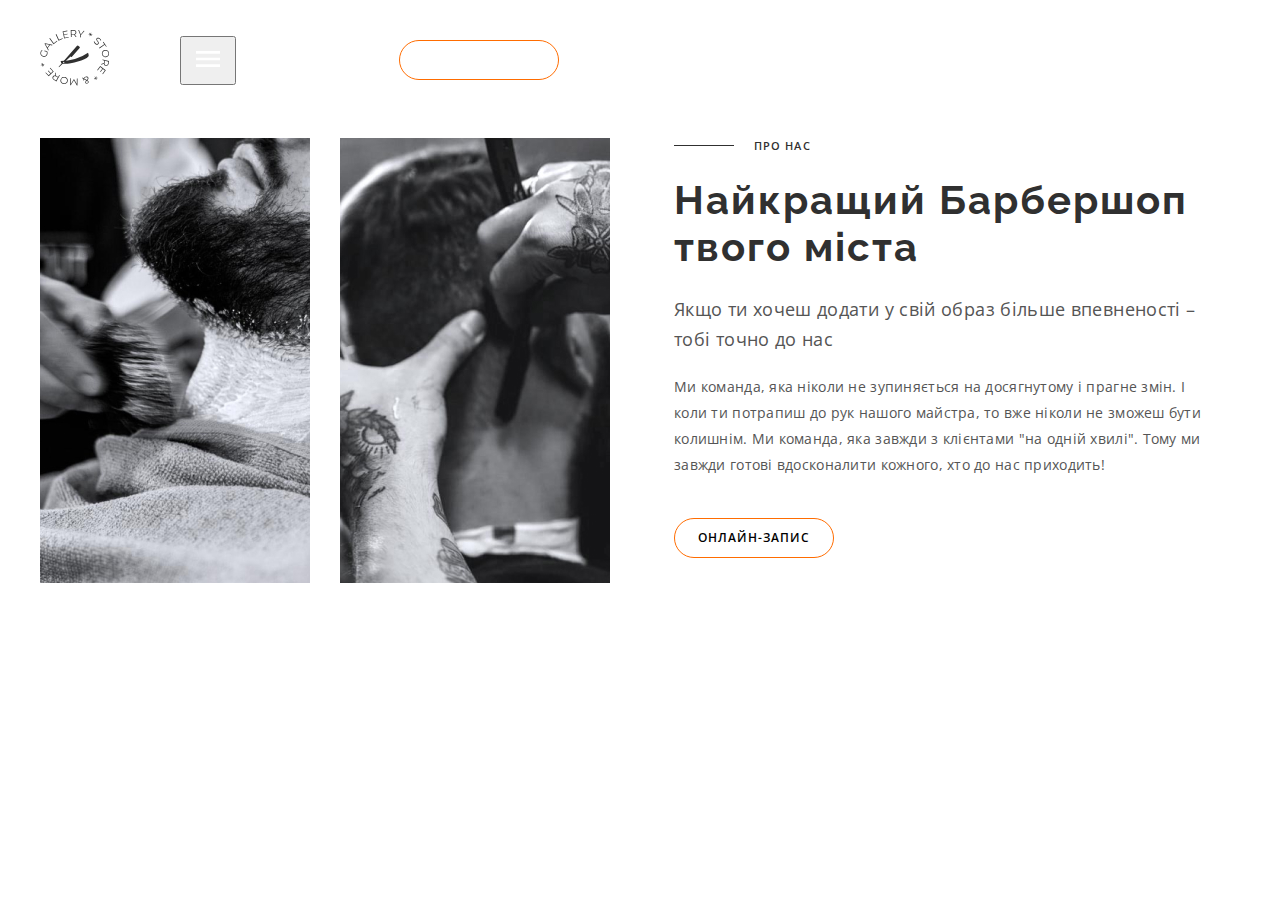
==== index.html @ ff412cdb "added mobile menu" ====
<!DOCTYPE html>
<html lang="uk">
  <head>
    <meta charset="UTF-8" />
    <meta http-equiv="X-UA-Compatible" content="IE=edge" />
    <meta name="viewport" content="width=device-width, initial-scale=1.0" />
    <title>BarberShop</title>
    <link rel="preconnect" href="https://fonts.googleapis.com" />
    <link rel="preconnect" href="https://fonts.gstatic.com" crossorigin />
    <link
      href="https://fonts.googleapis.com/css2?family=Open+Sans:wght@400;600&family=Raleway:wght@700&display=swap"
      rel="stylesheet"
    />
    <link
      rel="stylesheet"
      href="https://cdnjs.cloudflare.com/ajax/libs/modern-normalize/2.0.0/modern-normalize.min.css"
      integrity="sha512-4xo8blKMVCiXpTaLzQSLSw3KFOVPWhm/TRtuPVc4WG6kUgjH6J03IBuG7JZPkcWMxJ5huwaBpOpnwYElP/m6wg=="
      crossorigin="anonymous"
      referrerpolicy="no-referrer"
    />
    <link
      rel="stylesheet"
      href="https://cdnjs.cloudflare.com/ajax/libs/animate.css/4.1.1/animate.min.css"
    />
    <link rel="stylesheet" href="./css/main.min.css" />
    <link rel="stylesheet" href="./css/style.css" />
  </head>
  <body data-page>
    <!-- header section -->
    <header class="header" data-header>
      <div class="container header__container">
        <a href="" class="logo header__logo" data-logo>
          <svg class="logo__icon" width="69" height="56">
            <use href="./images/icons.svg#logo"></use>
          </svg>
        </a>
        <button type="button">
          <svg class="menu__btn" width="40" height="40">
            <use href="./images/icons.svg#burger-menu"></use>
          </svg>
        </button>
        <nav class="nav">
          <ul class="nav__list">
            <li class="nav__item">
              <a href="#about" class="nav__link nav__link--current">О нас</a>
            </li>
            <li class="nav__item">
              <a href="#price" class="nav__link">Послуги та ціни</a>
            </li>
            <li class="nav__item">
              <a href="#masters" class="nav__link">Мастера</a>
            </li>
            <li class="nav__item">
              <a href="#contacts" class="nav__link">Контакти</a>
            </li>
          </ul>
        </nav>
        <a class="header__phone" href="tel:+380441111111">+38 044 111 11 11</a>
        <button class="header__btn btn btn--mode-dark" type="button" data-open-modal>
          онлайн-запис
        </button>
      </div>
    </header>

    <!-- main section -->
    <main class="main">
      <!-- Hero section-->
      <!-- <section class="hero">
        <div class="hero__container container">
          <div class="hero__left-side">
            
            <ul class="social-list social-list--rotate">
              <li class="social-list__item">
                <a
                  class="social-list__link"
                  target="_blank"
                  rel="noopener noreferrer"
                  href="https://Instagram.com"
                >
                  Instagram</a
                >
              </li>
              <li class="social-list__item">
                <a
                  class="social-list__link"
                  target="_blank"
                  rel="noopener noreferrer"
                  href="https://Youtube.com"
                >
                  Youtube</a
                >
              </li>
            </ul>
          </div>
          <div class="hero__right-side">
            <p class="hero__uppertitle uppertitle uppertitle--mode-dark" lang="en">
              A hair salon for men in Kyiv
            </p>
            <h1 class="main-title" lang="en">BarberShop</h1>
            <p class="hero__desc">
              Ми експерти у модних чоловічих стрижках. Працюємо&nbsp;швидко, обережно та зі смаком.
            </p>
            <div class="pagination">
              <div class="pagination__item active"></div>
              <div class="pagination__item"></div>
              <div class="pagination__item"></div>
            </div>
            <ul class="slider-controls">
              <li class="slider-controls__item">
                <button class="slider-controls__btn disabled" type="button">Назад</button>
              </li>
              <li class="slider-controls__item">
                <button class="slider-controls__btn" type="button">Вперед</button>
              </li>
            </ul>
          </div>
        </div>
      </section> -->

      <!-- about section -->
      <section class="about" id="about">
        <div class="container about__container">
          <ul class="about__list">
            <li class="about-list__item">
              <img
                class="about-list__img"
                src="./images/about/img-1.jpg"
                alt="бритье бороды"
                width="270"
                height="445"
              />
            </li>
            <li class="about-list__item">
              <img
                class="about-list__img"
                src="./images/about/img-2.jpg"
                alt="бритье опасной бритвой"
                width="270"
                height="445"
              />
            </li>
          </ul>
          <div class="about__content">
            <p class="about__uppertitle uppertitle uppertitle--mode-light">ПРО НАС</p>
            <h2 class="about__title section-title section-title--mode-dark">
              Найкращий Барбершоп твого&nbsp;міста
              <!-- &nbsp; -->
            </h2>
            <h3 class="about__subtitle subtitle">
              Якщо ти хочеш додати у свій образ більше впевненості – тобі точно до нас
            </h3>
            <p class="about__desc">
              Ми команда, яка ніколи не зупиняється на досягнутому і прагне змін. І коли ти потрапиш
              до рук нашого майстра, то вже ніколи не зможеш бути колишнім. Ми команда, яка завжди з
              клієнтами "на одній хвилі". Тому ми завжди готові вдосконалити кожного, хто до нас
              приходить!
            </p>
            <button class="about__btn btn" type="button" data-open-modal>онлайн-запис</button>
          </div>
        </div>
      </section>

      <!-- price section -->
      <!-- <section class="price" id="price">
        <div class="container">
          <p class="price__uppertitle uppertitle uppertitle--mode-dark">
            Проведи час у компанії найкращих майстрів
          </p>
          <h2 class="section-title section-title--mode-light">Послуги та ціни</h2>
          <ul class="price__list">
            <li class="price__items subtitle">
              <ul class="price__inner-list">
                <li class="price__inner-item">
                  <span class="price__iner-desc">Чоловіча стрижка</span>
                  <span class="price__iner-desc">від 300 грн.</span>
                </li>
                <li class="price__inner-item">
                  <span class="price__iner-desc">Стрижка бороди</span>
                  <span class="price__iner-desc">від 200 грн.</span>
                </li>
                <li class="price__inner-item">
                  <span class="price__iner-desc">Стрижка вусів</span>
                  <span class="price__iner-desc">від 200 грн.</span>
                </li>
                <li class="price__inner-item">
                  <span class="price__iner-desc">Гоління небезпечною бритвою</span>
                  <span class="price__iner-desc">від 200 грн. </span>
                </li>
              </ul>
            </li>
            <li class="price__items subtitle">
              <ul class="price__inner-list">
                <li class="price__inner-item">
                  <span class="price__iner-desc">Стрижка у стажера</span>
                  <span class="price__iner-desc">від 50 грн.</span>
                </li>
                <li class="price__inner-item">
                  <span class="price__iner-desc">Стрижка під насадку</span>
                  <span class="price__iner-desc">від 200 грн.</span>
                </li>
                <li class="price__inner-item">
                  <span class="price__iner-desc">Дитяча стрижка (до 12 років)</span>
                  <span class="price__iner-desc">від 300 грн.</span>
                </li>
                <li class="price__inner-item">
                  <span class="price__iner-desc">Камуфлювання сивини</span>
                  <span class="price__iner-desc">від 200 грн.</span>
                </li>
              </ul>
            </li>
          </ul>
          <button
            class="price__btn btn btn--mode-dark animate__animated animate__pulse animate__infinite"
            type="button"
            data-open-modal
          >
            онлайн-запись
          </button>
        </div>
      </section> -->

      <!-- benefits section -->
      <!-- <section class="benefits">
        <div class="container benefits__container">
          <ul class="benefits__list">
            <li class="benefits__item">
              <p class="benefits__quantity section-title">600</p>
              <p class="benefits__desc">Задоволених клієнтів на день</p>
            </li>
            <li class="benefits__item">
              <p class="benefits__quantity section-title">50</p>
              <p class="benefits__desc">Нагород за відмінний сервіс</p>
            </li>
            <li class="benefits__item">
              <p class="benefits__quantity section-title">20</p>
              <p class="benefits__desc">Найкращих майстрів Києва</p>
            </li>
            <li class="benefits__item">
              <p class="benefits__quantity section-title">100</p>
              <p class="benefits__desc">Подарунок постійним клієнтам</p>
            </li>
          </ul>
          <div class="benefits__content">
            <p class="benefits__uppertitle uppertitle uppertitle--mode-light">
              стара традиційна школа
            </p>
            <h2 class="section-title section-title--mode-dark">Чому приходять саме до нас?</h2>
            <p class="subtitle">
              Про нас говорять лише добре. Але краще один раз побачити та відчути, ніж 10 разів
              прочитати.
            </p>
          </div>
        </div>
      </section> -->

      <!-- Ours masters section -->
      <!-- <section class="masters" id="masters">
        <div class="container">
          <p class="masters__uppertitle uppertitle uppertitle--mode-light">
            для справжніх поціновувачів атмосфери
          </p>
          <h2 class="section-title section-title--mode-dark masters__title">Наші майстри</h2>
          <ul class="card-set" lang="en">
            <li class="card-set__item">
              <img
                class="master__img"
                src="./images/masters/img1.jpg"
                alt="мастер стрижет мужчину"
                width="370"
                height="348"
              />
              <div class="masters__wrapper">
                <h3 class="master__subtitle">John Smith</h3>
                <p class="master__desc">Extreme Barber</p>
                <ul class="socials">
                  <li class="socials__item">
                    <a
                      class="socials__link"
                      href=""
                      target="_blank"
                      rel="noopener noreferrer"
                      aria-label="instagram"
                    >
                      <svg class="socials__icon" width="20" height="20">
                        <use href="./images/icons.svg#instagram"></use>
                      </svg>
                    </a>
                  </li>
                  <li class="socials__item">
                    <a
                      class="socials__link"
                      href=""
                      target="_blank"
                      rel="noopener noreferrer"
                      aria-label="twitter"
                    >
                      <svg class="socials__icon" width="20" height="20">
                        <use href="./images/icons.svg#twitter"></use>
                      </svg>
                    </a>
                  </li>
                  <li class="socials__item">
                    <a
                      class="socials__link"
                      href=""
                      target="_blank"
                      rel="noopener noreferrer"
                      aria-label="facebook"
                    >
                      <svg class="socials__icon" width="20" height="20">
                        <use href="./images/icons.svg#facebook"></use>
                      </svg>
                    </a>
                  </li>
                  <li class="socials__item">
                    <a
                      class="socials__link"
                      href=""
                      target="_blank"
                      rel="noopener noreferrer"
                      aria-label="linkedin"
                    >
                      <svg class="socials__icon" width="20" height="20">
                        <use href="./images/icons.svg#linkedin"></use>
                      </svg>
                    </a>
                  </li>
                </ul>
              </div>
            </li>

            <li class="card-set__item">
              <img
                class="master__img"
                src="./images/masters/img2.jpg"
                alt="мастер стрижет мужчину"
                width="370"
                height="348"
              />
              <div class="masters__wrapper">
                <h3 class="master__subtitle">Michele Doe</h3>
                <p class="master__desc">Extreme Barber</p>
                <ul class="socials">
                  <li class="socials__item">
                    <a
                      class="socials__link"
                      href=""
                      target="_blank"
                      rel="noopener noreferrer"
                      aria-label="instagram"
                    >
                      <svg class="socials__icon" width="20" height="20">
                        <use href="./images/icons.svg#instagram"></use>
                      </svg>
                    </a>
                  </li>
                  <li class="socials__item">
                    <a
                      class="socials__link"
                      href=""
                      target="_blank"
                      rel="noopener noreferrer"
                      aria-label="twitter"
                    >
                      <svg class="socials__icon" width="20" height="20">
                        <use href="./images/icons.svg#twitter"></use>
                      </svg>
                    </a>
                  </li>
                  <li class="socials__item">
                    <a
                      class="socials__link"
                      href=""
                      target="_blank"
                      rel="noopener noreferrer"
                      aria-label="facebook"
                    >
                      <svg class="socials__icon" width="20" height="20">
                        <use href="./images/icons.svg#facebook"></use>
                      </svg>
                    </a>
                  </li>
                  <li class="socials__item">
                    <a
                      class="socials__link"
                      href=""
                      target="_blank"
                      rel="noopener noreferrer"
                      aria-label="linkedin"
                    >
                      <svg class="socials__icon" width="20" height="20">
                        <use href="./images/icons.svg#linkedin"></use>
                      </svg>
                    </a>
                  </li>
                </ul>
              </div>
            </li>

            <li class="card-set__item">
              <img
                class="master__img"
                src="./images/masters/img3.jpg"
                alt="мастер стрижет мужчину"
                width="370"
                height="348"
              />
              <div class="masters__wrapper">
                <h3 class="master__subtitle">Alan Black</h3>
                <p class="master__desc">Extreme Barber</p>
                <ul class="socials">
                  <li class="socials__item">
                    <a
                      class="socials__link"
                      href=""
                      target="_blank"
                      rel="noopener noreferrer"
                      aria-label="instagram"
                    >
                      <svg class="socials__icon" width="20" height="20">
                        <use href="./images/icons.svg#instagram"></use>
                      </svg>
                    </a>
                  </li>
                  <li class="socials__item">
                    <a
                      class="socials__link"
                      href=""
                      target="_blank"
                      rel="noopener noreferrer"
                      aria-label="twitter"
                    >
                      <svg class="socials__icon" width="20" height="20">
                        <use href="./images/icons.svg#twitter"></use>
                      </svg>
                    </a>
                  </li>
                  <li class="socials__item">
                    <a
                      class="socials__link"
                      href=""
                      target="_blank"
                      rel="noopener noreferrer"
                      aria-label="facebook"
                    >
                      <svg class="socials__icon" width="20" height="20">
                        <use href="./images/icons.svg#facebook"></use>
                      </svg>
                    </a>
                  </li>
                  <li class="socials__item">
                    <a
                      class="socials__link"
                      href=""
                      target="_blank"
                      rel="noopener noreferrer"
                      aria-label="linkedin"
                    >
                      <svg class="socials__icon" width="20" height="20">
                        <use href="./images/icons.svg#linkedin"></use>
                      </svg>
                    </a>
                  </li>
                </ul>
              </div>
            </li>
          </ul>
        </div>
      </section> -->

      <!-- portfolio section-->
      <!-- <section class="portfolio">
        <div class="container">
          <h2 hidden>Портфоліо</h2>
          <p class="uppertitle uppertitle--mode-light portfolio__uppertitle">
            Латинською мовою "барба" означає "борода"
          </p>
          <ul class="portfolio__list card-set">
            <li class="portfolio__item card-set__item">
              <img
                class="portfolio__jpg"
                src="./images/portfolio/gallery-1@2x.jpg"
                alt="майстер стрижет мужчину"
                width="270"
                height="360"
              />
            </li>
            <li class="portfolio__item card-set__item">
              <img
                class="portfolio__jpg"
                src="./images/portfolio/gallery-2@2x.jpg"
                alt="бритье бороды"
                width="270"
                height="360"
              />
            </li>
            <li class="portfolio__item card-set__item">
              <img
                class="portfolio__jpg"
                src="./images/portfolio/gallery-3@2x.jpg"
                alt="бритье бороды"
                width="270"
                height="360"
              />
            </li>
            <li class="portfolio__item card-set__item">
              <img
                class="portfolio__jpg"
                src="./images/portfolio/gallery-4@2x.jpg"
                alt="бритье опасной бритвой"
                width="270"
                height="360"
              />
            </li>
          </ul>
        </div>
      </section> -->

      <!-- contacts section-->
      <!-- <section class="contacts" id="contacts">
        <div class="container contacts__container">
          <div class="form-registration">
            <h2 class="section-title section-title--mode-light">Онлайн-запис</h2>
            <form class="form-registration__list">
              <div class="form-registration__wrap">
                <label class="form-registration__group" for="user-name">
                  <input
                    class="form-registration__input"
                    type="text"
                    name="user-name"
                    id="user-name"
                    placeholder="Ваше ім'я"
                    required
                  />
                  <span class="form-registration__label">Им’я*</span>
                </label>
                <label class="form-registration__group" for="user-phone">
                  <input
                    class="form-registration__input"
                    type="tel"
                    name="user-phone"
                    id="user-phone"
                    placeholder="+38(066) 587-65-54"
                    required
                  />
                  <span class="form-registration__label">Телефон*</span>
                </label>
              </div>
              <label class="form-registration__group" for="user-message">
                <textarea
                  class="form-registration__message"
                  id="user-message"
                  name="user-message"
                  cols="50"
                  rows="3"
                >
                </textarea>
                <span class="form-registration__text">повідомлення</span>
              </label>
              <button class="btn btn--animation" type="submit">Відправити</button>
            </form>
          </div>

          <div class="contacts__group">
            <h2 class="section-title section-title--mode-light">Контакти</h2>
            <address class="contacts__address subtitle">
              <ul class="contacts__address">
                <li class="contacts__item">
                  <a class="contacts__link" target="_blank" rel="noopener noreferrer" href="">
                    <svg class="contacts__icon" width="24" height="24">
                      <use href="./images/icons.svg#map-pin"></use>
                    </svg>
                    вул. Василькова, 7А <br />
                    Київ, 08132</a
                  >
                </li>
                <li class="contacts__item">
                  <a class="contacts__link" href="tel:+380441111111">
                    <svg class="contacts__icon" width="24" height="24">
                      <use href="./images/icons.svg#phone"></use>
                    </svg>
                    +38 044 111 11 11</a
                  >
                </li>
                <li class="contacts__item">
                  <a class="contacts__link" href="mailto:barbershop@email.com">
                    <svg class="contacts__icon" width="24" height="24">
                      <use href="./images/icons.svg#mail"></use>
                    </svg>
                    barbershop@gmail.com
                  </a>
                </li>
              </ul>
            </address>
            <p class="contacts__subtitle">час роботи</p>
            <p class="contacts__time subtitle">
              Щоденно с <time datetime="09:00">9:00</time> до <time datetime="22:00">22:00</time>
            </p>
          </div>
        </div>
      </section> -->
    </main>

    <!--footer section -->
    <!-- <footer class="footer">
      <div class="container footer__container">
        <p class="footer__copyright">&#169; Copyright 2020</p>
        <ul class="social-list">
          <li class="social-list__item">
            <a
              class="social-list__link footer__link"
              target="_blank"
              rel="noopener noreferrer"
              href="https://Instagram.com"
            >
              Instagram
            </a>
          </li>
          <li class="social-list__item">
            <a
              class="social-list__link footer__link"
              target="_blank"
              rel="noopener noreferrer"
              href="https://Youtube.com"
            >
              Youtube
            </a>
          </li>
        </ul>
      </div>
    </footer> -->

    <!-- Modal window -->
    <!-- <div class="backdrop backdrop--is-hidden" data-modal>
      <div class="modal">
        <button class="modal__close-btn" data-close-modal>
          <svg class="modal__close-icon" width="20" height="20">
            <use href="./images/icons.svg#icon-close"></use>
          </svg>
        </button>

        <form name="modal-form" autocomplete="off">
          <h1 class="modal-form__title">Онлайн-запис</h1>
          <label class="modal-form__wrap" for="modal-user-name">
            <span class="modal-form__label">Им’я*</span>
            <input
              class="modal-form__input"
              type="text"
              id="modal-user-name"
              placeholder="Ваше ім'я"
              name="user-name"
              required
            />
          </label>
          <label class="modal-form__wrap" for="modal-user-phone">
            <span class="modal-form__label">Телефон*</span>
            <input
              class="modal-form__input"
              type="text"
              id="modal-user-phone"
              name="user-phone"
              placeholder="+38(066) 587-65-54"
              required
            />
          </label>
          <label class="modal-form__wrap" for="modal-user-message">
            <span class="modal-form__label"> Повідомлення</span>
            <textarea
              class="modal-form__message"
              name="user-message"
              id="modal-user-message"
              cols="30"
              rows="10"
            ></textarea>
          </label>
          <strong class="modal-form__desc"
            >Залиште свої дані, ми обов'язково вам передзвонимо</strong
          >
          <button class="btn btn--animation modal-form__btn" type="submit">Відправити</button>
        </form>
      </div>
    </div> -->

    <!--Mobile menu  -->
    <div class="mobile__overlay">
      <div class="mobile__container">
        <ul class="mobile__nav">
          <li class="mobile__item">
            <a href="" class="mobile__link">Про нас</a>
          </li>
          <li class="mobile__item">
            <a href="" class="mobile__link">Послуги та ціни</a>
          </li>
          <li class="mobile__item">
            <a href="" class="mobile__link">Мастера</a>
          </li>
          <li class="mobile__item">
            <a href="" class="mobile__link">Контакти</a>
          </li>
        </ul>
        <a class="mobile__phone" href="tel:+380441111111">+38 044 111 11 11</a>
        <button class="mobile__btn btn btn--mode-ligth" type="button" data-open-modal>
          онлайн-запис
        </button>
        <ul class="social-list">
          <li class="">
            <a class="" target="_blank" rel="noopener noreferrer" href="https://Instagram.com">
              Instagram</a
            >
          </li>
          <li class="">
            <a class="" target="_blank" rel="noopener noreferrer" href="https://Youtube.com">
              Youtube</a
            >
          </li>
        </ul>
      </div>
    </div>
    <!-- <script src="./js/header-scroll.js"></script>
    <script src="./js/modal.js"></script> -->
  </body>
</html>
---- css/main.min.css ----
:root{--main-font: "Open Sans", sans-serif;--secondary-font: "Raleway", sans-serif;--main-txt-color: #303030;--secondary-txt-dark: rgba(157, 164, 189, 0.6);--secondary-txt-ligth: #9da4bd;--secondary-txt-grey: #555555;--accent-color: #ff6c00;--primary-white-color: #ffffff;--bg-dark: #191c26;--bg-grey: #f7f7f7;--bg-price: #111319;--indent: 30px;--items: 3;--anim-fast: 400ms ease-in-out}.visually-hidden{position:absolute;white-space:nowrap;width:1px;height:1px;overflow:hidden;border:0;padding:0;clip:rect(0 0 0 0);-webkit-clip-path:inset(50%);clip-path:inset(50%);margin:-1px}.contacts,.portfolio,.masters,.benefits,.price,.about{padding-top:84px;padding-bottom:84px}@media screen and (min-width: 768px){.contacts,.portfolio,.masters,.benefits,.price,.about{padding-top:100px;padding-bottom:100px}}@media screen and (min-width: 1200px){.contacts,.portfolio,.masters,.benefits,.price,.about{padding-top:130px;padding-bottom:130px}}.contacts__link,.nav__link,.header__phone,.mobile__link,.socials__link,.social-list__link,.logo{text-decoration:none;color:currentColor}.contacts__address,.portfolio__list,.benefits__list,.price__inner-list,.price__list,.about__list,.nav__list,.mobile__nav,.socials,.slider-controls,.social-list,.card-set{list-style:none;padding:0;margin:0}body{font-family:var(--main-font);color:var(--main-txt-color)}body.no-scroll{overflow:hidden;padding-right:calc(100vw - 100%)}h1,h2,h3,h4,h5,h6,p{margin:0}img{display:block}.btn{max-width:200px;min-width:160px;min-height:40px;padding:11px 19px;font-family:inherit;font-weight:600;font-size:12px;line-height:1.3333333333;letter-spacing:.09em;text-transform:uppercase;background:rgba(0,0,0,0);cursor:pointer;border:1px solid var(--accent-color);border-radius:25px;-webkit-transition:background-color var(--anim-fast),color var(--anim-fast);transition:background-color var(--anim-fast),color var(--anim-fast)}.btn:hover,.btn:focus{background-color:var(--accent-color);color:var(--primary-white-color)}.btn--mode-dark{color:var(--primary-white-color)}.btn--animation{position:relative;display:block;border:1px solid var(--accent-color);overflow:hidden;color:var(--primary-white-color)}.btn--animation:hover,.btn--animation:focus{-webkit-box-shadow:1px 1px 10px 5px rgba(255,108,0,.5);box-shadow:1px 1px 10px 5px rgba(255,108,0,.5);background-color:rgba(0,0,0,0)}.btn--animation::before{content:"";position:absolute;top:0;left:-100%;width:100%;height:100%;background:linear-gradient(120deg, transparent, rgba(255, 108, 0, 0.5), transparent);-webkit-transition:all,650ms;transition:all,650ms}.btn--animation:hover::before{left:100%}.card-set{display:-webkit-box;display:-ms-flexbox;display:flex;-ms-flex-wrap:wrap;flex-wrap:wrap;gap:var(--indent)}.card-set__item{-ms-flex-preferred-size:calc((100% - var(--indent)*(var(--items) - 1))/var(--items));flex-basis:calc((100% - var(--indent)*(var(--items) - 1))/var(--items))}.container{padding-left:15px;padding-right:15px;margin-left:auto;margin-right:auto}@media screen and (min-width: 480px){.container{width:480px}}@media screen and (min-width: 768px){.container{width:768px}}@media screen and (min-width: 1200px){.container{width:1200px}}.uppertitle{display:-webkit-box;display:-ms-flexbox;display:flex;-webkit-box-align:center;-ms-flex-align:center;align-items:center;gap:20px;font-weight:600;font-size:11px;line-height:1.3636363636;letter-spacing:.1em;text-transform:uppercase}.uppertitle::before{content:"";display:inline-block;height:1px;width:60px}.uppertitle--mode-light{color:var(--main-txt-color)}.uppertitle--mode-light::before{background-color:var(--main-txt-color)}.uppertitle--mode-dark{color:var(--secondary-txt-dark)}.uppertitle--mode-dark::before{background-color:var(--secondary-txt-dark)}.section-title{font-family:var(--secondary-font);font-size:28px;line-height:1.1666666667;letter-spacing:.05em}@media screen and (min-width: 1200px){.section-title{font-size:40px}}.section-title--mode-light{color:var(--primary-white-color);margin-bottom:40px}.section-title--mode-dark{margin-bottom:24px}.subtitle{font-size:16px;line-height:1.6666666667;letter-spacing:.02em;font-weight:400}@media screen and (min-width: 1200px){.subtitle{font-size:18px}}.main-title{margin-bottom:20px;font-family:var(--secondary-font);font-size:72px;line-height:1.1805555556;letter-spacing:.05em;color:var(--primary-white-color)}.logo{color:var(--main-txt-color);-webkit-transition:color var(--anim-fast);transition:color var(--anim-fast)}.logo:hover,.logo:focus{color:var(--accent-color)}.logo--white{color:var(--primary-white-color)}.logo__icon{fill:currentColor}.social-list{display:-webkit-box;display:-ms-flexbox;display:flex;-webkit-box-align:center;-ms-flex-align:center;align-items:center;gap:40px}.social-list::before{content:"";display:block;width:60px;height:1px;background-color:var(--main-txt-color)}.social-list--rotate{-webkit-transform:rotate(-90deg) translateY(27px);transform:rotate(-90deg) translateY(27px);-webkit-transform-origin:top left;transform-origin:top left}.social-list__link{display:-webkit-box;display:-ms-flexbox;display:flex;font-weight:600;font-size:11px;line-height:1.3636363636;letter-spacing:.2em;-webkit-transition:color var(--anim-fast);transition:color var(--anim-fast)}.social-list__link:hover,.social-list__link:focus{color:var(--accent-color)}.slider-controls{position:absolute;right:0;bottom:40px;display:-webkit-box;display:-ms-flexbox;display:flex;gap:26px;-webkit-box-align:center;-ms-flex-align:center;align-items:center}.slider-controls__btn{width:60px;padding:0;padding-bottom:8px;font-weight:600;font-size:11px;line-height:1.3636363636;letter-spacing:.1em;color:var(--primary-white-color);text-align:right;background-color:rgba(0,0,0,0);border:none;border-bottom:1px solid var(--primary-white-color);cursor:pointer}.slider-controls__btn.disabled{border-bottom:1px solid rgba(157,164,189,.6);color:rgba(157,164,189,.6);text-align:left}.pagination{position:absolute;top:50%;right:0}.pagination__item{margin-bottom:12px;margin-left:auto;width:8px;height:2px;background-color:var(--secondary-txt-dark)}.pagination__item:last-child{margin-bottom:0}.pagination__item.active{background-color:var(--primary-white-color);width:18px}.socials{display:-webkit-box;display:-ms-flexbox;display:flex;-webkit-box-pack:center;-ms-flex-pack:center;justify-content:center;gap:10px}.socials__link{display:-webkit-box;display:-ms-flexbox;display:flex;-webkit-box-align:center;-ms-flex-align:center;align-items:center;-webkit-box-pack:center;-ms-flex-pack:center;justify-content:center;width:44px;height:44px;background-color:var(--primary-white-color);border-radius:50%;color:var(--main-txt-color);-webkit-transition:color var(--anim-fast),-webkit-box-shadow var(--anim-fast);transition:color var(--anim-fast),-webkit-box-shadow var(--anim-fast);transition:color var(--anim-fast),box-shadow var(--anim-fast);transition:color var(--anim-fast),box-shadow var(--anim-fast),-webkit-box-shadow var(--anim-fast)}.socials__link:hover,.socials__link:focus{color:var(--accent-color);-webkit-box-shadow:rgba(0,0,0,.19) 0px 10px 20px,rgba(0,0,0,.23) 0px 6px 6px;box-shadow:rgba(0,0,0,.19) 0px 10px 20px,rgba(0,0,0,.23) 0px 6px 6px}.socials__icon{fill:currentColor}.form-registration{width:560px}.form-registration__wrap{display:-webkit-box;display:-ms-flexbox;display:flex;gap:var(--indent);-webkit-box-align:center;-ms-flex-align:center;align-items:center;margin-bottom:44px}.form-registration__group{position:relative}.form-registration__group:first-child{-ms-flex-preferred-size:270px;flex-basis:270px}.form-registration__group:last-child{-ms-flex-preferred-size:260px;flex-basis:260px}.form-registration__input{width:100%;height:24px;background-color:rgba(0,0,0,0);border:none;outline:rgba(0,0,0,0);border-bottom:1px solid rgba(157,164,189,.4);color:var(--primary-white-color);font-size:14px;-webkit-transition:border-color var(--anim-fast);transition:border-color var(--anim-fast)}.form-registration__input:not(:-moz-placeholder-shown){border-bottom:1px solid var(--primary-white-color)}.form-registration__input:not(:-ms-input-placeholder){border-bottom:1px solid var(--primary-white-color)}.form-registration__input:focus,.form-registration__input:not(:placeholder-shown){border-bottom:1px solid var(--primary-white-color)}.form-registration__input:hover{border-bottom:1px solid var(--accent-color)}.form-registration__input::-webkit-input-placeholder{color:rgba(0,0,0,0);-webkit-transition:color var(--anim-fast);transition:color var(--anim-fast)}.form-registration__input::-moz-placeholder{color:rgba(0,0,0,0);-moz-transition:color var(--anim-fast);transition:color var(--anim-fast)}.form-registration__input:-ms-input-placeholder{color:rgba(0,0,0,0);-ms-transition:color var(--anim-fast);transition:color var(--anim-fast)}.form-registration__input::-ms-input-placeholder{color:rgba(0,0,0,0);-ms-transition:color var(--anim-fast);transition:color var(--anim-fast)}.form-registration__input::placeholder{color:rgba(0,0,0,0);-webkit-transition:color var(--anim-fast);transition:color var(--anim-fast)}.form-registration__input:focus::-webkit-input-placeholder{color:rgba(157,164,189,.4)}.form-registration__input:focus::-moz-placeholder{color:rgba(157,164,189,.4)}.form-registration__input:focus:-ms-input-placeholder{color:rgba(157,164,189,.4)}.form-registration__input:focus::-ms-input-placeholder{color:rgba(157,164,189,.4)}.form-registration__input:focus::placeholder{color:rgba(157,164,189,.4)}.form-registration__input:valid:required:not(:-moz-placeholder-shown){border-bottom:1px solid green}.form-registration__input:valid:required:not(:-ms-input-placeholder){border-bottom:1px solid green}.form-registration__input:valid:required:not(:placeholder-shown){border-bottom:1px solid green}.form-registration__input:not(:-moz-placeholder-shown)+.form-registration__label{transform:translateY(-20px) scale(0.8);color:var(--primary-white-color)}.form-registration__input:not(:-ms-input-placeholder)+.form-registration__label{transform:translateY(-20px) scale(0.8);color:var(--primary-white-color)}.form-registration__input:focus+.form-registration__label,.form-registration__input:not(:placeholder-shown)+.form-registration__label{-webkit-transform:translateY(-20px) scale(0.8);transform:translateY(-20px) scale(0.8);color:var(--primary-white-color)}.form-registration__label{position:absolute;top:0;left:0;-webkit-transform-origin:top left;transform-origin:top left;-webkit-transition:transformvar var(--anim-fast),color var(--anim-fast);transition:transformvar var(--anim-fast),color var(--anim-fast);font-size:14px;font-style:normal;font-weight:600;line-height:1.3636363636;letter-spacing:1.1px;text-transform:uppercase;color:rgba(255,255,255,.6)}.form-registration__message{width:100%;height:84px;background-color:rgba(0,0,0,0);border:none;border-bottom:1px solid rgba(157,164,189,.4);resize:none;margin-bottom:44px;outline:rgba(0,0,0,0);font-size:12px;color:var(--primary-white-color)}.form-registration__message:hover{border-bottom:1px solid var(--accent-color)}.form-registration__text{position:absolute;left:0;top:-130px;-webkit-transform-origin:top left;transform-origin:top left;-webkit-transition:transformvar var(--anim-fast),color var(--anim-fast);transition:transformvar var(--anim-fast),color var(--anim-fast);font-size:14px;font-style:normal;font-weight:600;line-height:1.3636363636;letter-spacing:1.1px;text-transform:uppercase;color:rgba(157,164,189,.4)}.backdrop{position:fixed;top:0;left:0;width:100%;height:100%;background-color:rgba(0,0,0,.3);z-index:200;-webkit-transition:opacity 600ms ease-out,visibility 600ms ease-out;transition:opacity 600ms ease-out,visibility 600ms ease-out}.backdrop--is-hidden{opacity:0;visibility:hidden;pointer-events:none}.modal{display:block;position:absolute;top:50%;left:50%;-webkit-transform:translate(-50%, -50%);transform:translate(-50%, -50%);width:420px;height:520px;padding:35px 25px;border-radius:35px 0 35px 0;background-color:var(--bg-dark)}.modal__close-btn{position:absolute;display:-webkit-box;display:-ms-flexbox;display:flex;-webkit-box-align:center;-ms-flex-align:center;align-items:center;-webkit-box-pack:center;-ms-flex-pack:center;justify-content:center;right:10px;top:10px;width:30px;height:30px;padding:0;border-radius:50%;background-color:rgba(0,0,0,0);cursor:pointer;border:1px solid var(--accent-color)}.modal__close-btn:hover,.modal__close-btn:focus{background-color:var(--accent-color)}.modal__close-icon{fill:var(--primary-white-color)}.modal-form__title{margin-bottom:25px;text-align:center;font-weight:700;font-size:20px;line-height:1.15;letter-spacing:.03em;color:var(--primary-white-color)}.modal-form__label{width:100%;margin-bottom:5px;font-size:12px;font-style:normal;font-weight:600;line-height:1.3636363636;letter-spacing:1.1px;text-transform:uppercase;color:rgba(157,164,189,.4)}.modal-form__input{width:100%;height:24px;margin-bottom:20px;padding:10px;background-color:rgba(0,0,0,0);border:none;outline:rgba(0,0,0,0);border-bottom:1px solid rgba(157,164,189,.4);color:var(--primary-white-color);font-size:14px;-webkit-transition:border-color var(--anim-fast);transition:border-color var(--anim-fast)}.modal-form__input:hover{border-bottom:1px solid var(--accent-color)}.modal-form__input:not(:-moz-placeholder-shown){border-bottom:1px solid var(--primary-white-color)}.modal-form__input:not(:-ms-input-placeholder){border-bottom:1px solid var(--primary-white-color)}.modal-form__input:focus,.modal-form__input:not(:placeholder-shown){border-bottom:1px solid var(--primary-white-color)}.modal-form__input::-webkit-input-placeholder{color:rgba(0,0,0,0);-webkit-transition:color var(--anim-fast);transition:color var(--anim-fast)}.modal-form__input::-moz-placeholder{color:rgba(0,0,0,0);-moz-transition:color var(--anim-fast);transition:color var(--anim-fast)}.modal-form__input:-ms-input-placeholder{color:rgba(0,0,0,0);-ms-transition:color var(--anim-fast);transition:color var(--anim-fast)}.modal-form__input::-ms-input-placeholder{color:rgba(0,0,0,0);-ms-transition:color var(--anim-fast);transition:color var(--anim-fast)}.modal-form__input::placeholder{color:rgba(0,0,0,0);-webkit-transition:color var(--anim-fast);transition:color var(--anim-fast)}.modal-form__input:focus::-webkit-input-placeholder{color:rgba(157,164,189,.4)}.modal-form__input:focus::-moz-placeholder{color:rgba(157,164,189,.4)}.modal-form__input:focus:-ms-input-placeholder{color:rgba(157,164,189,.4)}.modal-form__input:focus::-ms-input-placeholder{color:rgba(157,164,189,.4)}.modal-form__input:focus::placeholder{color:rgba(157,164,189,.4)}.modal-form__input:valid:required:not(:-moz-placeholder-shown){border-bottom:1px solid green}.modal-form__input:valid:required:not(:-ms-input-placeholder){border-bottom:1px solid green}.modal-form__input:valid:required:not(:placeholder-shown){border-bottom:1px solid green}.modal-form__message{width:100%;height:90px;margin-bottom:34px;background-color:rgba(0,0,0,0);border:none;border-bottom:1px solid rgba(157,164,189,.4);resize:none;outline:rgba(0,0,0,0);font-size:12px;color:var(--primary-white-color)}.modal-form__message:hover{border-bottom:1px solid var(--accent-color)}.modal-form__label{margin-bottom:10px;font-size:12px;font-style:normal;font-weight:600;line-height:1.3636363636;letter-spacing:1.1px;text-transform:uppercase;color:rgba(157,164,189,.4)}.modal-form__desc{display:block;text-align:center;margin-bottom:44px;font-weight:700;font-size:18px;line-height:1.15;letter-spacing:.03em;color:var(--accent-color)}.modal-form__btn{margin:auto}.menu__btn{display:-webkit-inline-box;display:-ms-inline-flexbox;display:inline-flex;-webkit-box-align:center;-ms-flex-align:center;align-items:center;justify-items:center;width:40px;height:40px;background-color:rgba(0,0,0,0);border:none;cursor:pointer}.mobile__overlay{position:fixed;top:0;left:0;width:100%;height:100%;z-index:100;background-color:rgba(25,28,38,.2);-webkit-box-shadow:0px 4px 8px rgba(0,0,0,.04),0px 2px 4px rgba(0,0,0,.08),0px 1px 3px rgba(0,0,0,.16);box-shadow:0px 4px 8px rgba(0,0,0,.04),0px 2px 4px rgba(0,0,0,.08),0px 1px 3px rgba(0,0,0,.16)}@media screen and (min-width: 768px){.mobile__overlay{display:none}}.mobile__container{max-width:337px;margin-left:auto;display:-webkit-box;display:-ms-flexbox;display:flex;-webkit-box-orient:vertical;-webkit-box-direction:normal;-ms-flex-direction:column;flex-direction:column;background-color:var(--primary-white-color);height:100%;padding:118px 40px}.mobile__nav{margin-bottom:auto}.header{position:fixed;top:0;left:0;width:100%;z-index:100;-webkit-transition:background-color var(--anim-fast),-webkit-backdrop-filter var(--anim-fast);transition:background-color var(--anim-fast),-webkit-backdrop-filter var(--anim-fast);transition:background-color var(--anim-fast),backdrop-filter var(--anim-fast);transition:background-color var(--anim-fast),backdrop-filter var(--anim-fast),-webkit-backdrop-filter var(--anim-fast)}.header--no-transparency{background-color:rgba(29,30,32,.4);-webkit-backdrop-filter:blur(5px);backdrop-filter:blur(5px)}.header__container{display:-webkit-box;display:-ms-flexbox;display:flex;-webkit-box-align:center;-ms-flex-align:center;align-items:center}.header__logo{margin-right:71px}.header__phone{margin-right:40px;padding-top:52px;padding-bottom:52px;font-weight:600;font-size:12px;line-height:1.3333333333;letter-spacing:.1em;color:var(--primary-white-color);-webkit-transition:color var(--anim-fast);transition:color var(--anim-fast)}@media screen and (max-width: 1199px){.header__phone{display:none}}.header__phone:hover,.header__phone:focus{color:var(--accent-color)}@media screen and (max-width: 767px){.header__btn{display:none}}.nav{display:none}.nav__list{display:-webkit-box;display:-ms-flexbox;display:flex;gap:var(--indent)}.nav__link{padding-top:52px;padding-bottom:52px;font-weight:600;font-size:12px;line-height:1.3333333333;letter-spacing:.1em;color:var(--primary-white-color);-webkit-transition:color var(--anim-fast);transition:color var(--anim-fast)}.nav__link:hover,.nav__link:focus{color:var(--accent-color)}.nav__link--current{color:var(--accent-color)}.hero{max-width:1280px;margin-left:auto;margin-right:auto;background-image:url(../images/hero/slider3.jpg),linear-gradient(to right, rgb(255, 255, 255) 155px, rgba(25, 28, 38, 0.2) 155px);background-repeat:no-repeat;background-position:right,center;background-size:contain}.hero__container{display:-webkit-box;display:-ms-flexbox;display:flex}.hero__left-side{display:-webkit-box;display:-ms-flexbox;display:flex;-webkit-box-align:end;-ms-flex-align:end;align-items:flex-end;-ms-flex-preferred-size:100px;flex-basis:100px;max-width:100px}.hero__right-side{position:relative;-webkit-box-flex:1;-ms-flex-positive:1;flex-grow:1;padding-top:272px;padding-bottom:206px;padding-left:100px}.hero__uppertitle{margin-bottom:24px}.hero__desc{width:500px;font-size:18px;line-height:1.6666666667;letter-spacing:.02em;color:var(--secondary-txt-ligth)}@media screen and (min-width: 768px){.about__container{display:-webkit-box;display:-ms-flexbox;display:flex;gap:30px}}@media screen and (min-width: 768px)and (min-width: 1200px){.about__container{gap:64px}}.about__list{display:none}@media screen and (min-width: 768px){.about__list{display:-webkit-box;display:-ms-flexbox;display:flex;-webkit-box-orient:vertical;-webkit-box-direction:normal;-ms-flex-direction:column;flex-direction:column;gap:var(--indent)}}@media screen and (min-width: 1200px){.about__list{-webkit-box-orient:horizontal;-webkit-box-direction:normal;-ms-flex-direction:row;flex-direction:row}}.about__content{-ms-flex-preferred-size:380px;flex-basis:380px}@media screen and (min-width: 1200px){.about__content{-ms-flex-preferred-size:540px;flex-basis:540px}}.about__uppertitle{margin-bottom:20px}@media screen and (min-width: 1200px){.about__uppertitle{margin-bottom:24px}}@media screen and (max-width: 1199px){.about__title{max-width:380px}}.about__subtitle{color:var(--secondary-txt-grey);margin-bottom:20px}.about__desc{margin-bottom:40px;font-size:14px;line-height:1.8571428571;letter-spacing:.02em;color:var(--secondary-txt-grey)}.price{max-width:1270px;margin-left:auto;margin-right:auto;background-color:var(--bg-price);background-image:url(../images/price/img@2x.png);background-repeat:no-repeat;background-position:center;background-size:cover}.price__uppertitle{margin-bottom:24px}.price__list{display:-webkit-box;display:-ms-flexbox;display:flex;margin-bottom:50px}.price__items{-ms-flex-preferred-size:50%;flex-basis:50%;padding:30px 40px}.price__items:nth-child(1){background-image:-webkit-gradient(linear, left top, left bottom, from(#171a24), to(rgba(23, 26, 36, 0.2)));background-image:linear-gradient(180deg, #171a24 0%, rgba(23, 26, 36, 0.2) 100%)}.price__items:nth-child(2){background-image:-webkit-gradient(linear, left top, left bottom, from(#090b13), to(rgba(9, 11, 19, 0.2)));background-image:linear-gradient(180deg, #090b13 0%, rgba(9, 11, 19, 0.2) 100%)}.price__inner-list{color:var(--secondary-txt-ligth)}.price__inner-item{display:-webkit-box;display:-ms-flexbox;display:flex;-webkit-box-pack:justify;-ms-flex-pack:justify;justify-content:space-between;font-size:18px;line-height:1.6666666667;letter-spacing:.02em;margin-bottom:20px}.price__inner-item:last-child{margin-bottom:0}.price__btn{display:block;margin:0 auto}.benefits__container{display:-webkit-box;display:-ms-flexbox;display:flex}.benefits__list{display:-webkit-box;display:-ms-flexbox;display:flex;-ms-flex-wrap:wrap;flex-wrap:wrap;-webkit-box-align:end;-ms-flex-align:end;align-items:flex-end;margin:0 auto;width:400px}.benefits__item{width:170px;height:133px;padding:20px;text-align:center;background-color:var(--bg-grey);-webkit-box-shadow:rgba(0,0,0,.16) 0px 3px 6px,rgba(0,0,0,.23) 0px 3px 6px;box-shadow:rgba(0,0,0,.16) 0px 3px 6px,rgba(0,0,0,.23) 0px 3px 6px}.benefits__item:nth-child(2n+1){margin-bottom:30px;margin-right:30px}.benefits__quantity{display:-webkit-box;display:-ms-flexbox;display:flex;-webkit-box-pack:center;-ms-flex-pack:center;justify-content:center;font-weight:700;font-size:42px;line-height:57px;text-align:center;letter-spacing:.05em}.benefits__quantity::after{content:"+";font-weight:600;font-size:16px;line-height:22px;text-align:center;color:var(--accent-color)}.benefits__desc{font-size:11px;font-weight:600;line-height:normal;text-align:center}.benefits__content{-ms-flex-preferred-size:540px;flex-basis:540px;margin-left:auto}.benefits__uppertitle{margin-bottom:24px}.masters{background-color:var(--bg-grey)}.masters__uppertitle{margin-bottom:24px}.masters__title{margin-bottom:44px}.masters__wrapper{padding-top:30px;padding-bottom:30px;padding-left:5px;padding-right:5px;text-align:center}.master__subtitle{margin-bottom:8px;font-size:24px;line-height:1.6666666667;letter-spacing:.02em;font-weight:600}.master__desc{margin-bottom:30px;font-size:18px;line-height:1.3571428571;letter-spacing:.02em;color:var(--accent-color)}.portfolio__uppertitle{margin-bottom:44px}.portfolio__list{--items: 4}.contacts{max-width:1280px;margin-left:auto;margin-right:auto;background-color:var(--bg-dark);background-image:url(../images/contacts/contacts-bg.png);background-repeat:no-repeat;background-position:top 0 left calc(50% + 328px)}.contacts__container{display:-webkit-box;display:-ms-flexbox;display:flex}.contacts__group{-ms-flex-preferred-size:50%;flex-basis:50%;padding-left:100px}.contacts__address{font-style:inherit;color:var(--secondary-txt-ligth)}.contacts__subtitle{display:-webkit-box;display:-ms-flexbox;display:flex;gap:20px;-webkit-box-align:center;-ms-flex-align:center;align-items:center;font-weight:600;font-size:11px;line-height:15px;letter-spacing:.1em;text-transform:uppercase;color:var(--primary-white-color);margin-bottom:20px}.contacts__subtitle::before{content:"";display:inline-block;width:60px;height:1px;background-color:var(--secondary-txt-dark)}.contacts__address{margin-bottom:70px}.contacts__item{margin-bottom:20px}.contacts__item:last-child{margin-bottom:0px}.contacts__time{color:var(--secondary-txt-ligth);margin-bottom:0px}.contacts__link{display:-webkit-box;display:-ms-flexbox;display:flex;-webkit-box-align:center;-ms-flex-align:center;align-items:center;gap:16px}.contacts__link:hover,.contacts__link:focus{color:var(--accent-color)}.footer{min-height:127px;-webkit-box-align:center;-ms-flex-align:center;align-items:center}.footer__container{display:-webkit-box;display:-ms-flexbox;display:flex;-webkit-box-align:center;-ms-flex-align:center;align-items:center;padding-left:55px;padding-right:55px}.footer__copyright{font-weight:600;font-size:11px;line-height:1.3636363636;letter-spacing:.2em;color:var(--secondary-txt-ligth);margin-right:auto}.footer__link{padding-top:56px;padding-bottom:56px}/*# sourceMappingURL=main.min.css.map */
---- css/style.css ----
/* 
:root {
 
  --main-font: 'Open Sans', sans-serif;
  --secondary-font: 'Raleway', sans-serif;


  --main-txt-color: #303030;
  --secondary-txt-dark: rgba(157, 164, 189, 0.6);
  --secondary-txt-ligth: #9da4bd;
  --secondary-txt-grey: #555555;
  --accent-color: #ff6c00;
  --primary-white-color: #ffffff;

 

  --bg-dark: #191c26;
  --bg-grey: #f7f7f7;
  --bg-price: #111319;

  
  --indent: 30px;
  --items: 3;
  --anim-fast: 400ms ease-in-out;
} */

/* body {
  font-family: var(--main-font);
  color: var(--main-txt-color);
}

body.no-scroll {
  overflow: hidden;
  padding-right: calc(100vw - 100%);
} */

/* reset styles */
/* h1,
h2,
h3,
h4,
h5,
h6,
p {
  margin: 0;
}
img {
  display: block;
}
.link {
  text-decoration: none;
  color: currentColor;
}
.list {
  list-style: none;
  padding: 0;
  margin: 0;
} */

/*Base style */
/* .section {
  padding-top: 130px;
  padding-bottom: 130px;
} */
/* .container {
  width: 1200px;
  padding-left: 15px;
  padding-right: 15px;
  margin-left: auto;
  margin-right: auto;
  
} */

/* .uppertitle {
  display: flex;
  align-items: center;
  gap: 20px;

  font-weight: 600;
  font-size: 11px;
  line-height: calc(15 / 11);
  letter-spacing: 0.1em;
  text-transform: uppercase;
}
.uppertitle::before {
  content: '';
  display: inline-block;
  height: 1px;
  width: 60px;
}
.uppertitle--mode-light {
  color: var(--main-txt-color);
}
.uppertitle--mode-light::before {
  background-color: var(--main-txt-color);
}
.uppertitle--mode-dark {
  color: var(--secondary-txt-dark);
}
.uppertitle--mode-dark::before {
  background-color: var(--secondary-txt-dark);
}

.section-title {
  font-family: var(--secondary-font);
  font-size: 42px;
  line-height: calc(49 / 42);
  letter-spacing: 0.05em;
}

.section-title--mode-light {
  color: var(--primary-white-color);
  margin-bottom: 40px;
}
.section-title--mode-dark {
  margin-bottom: 24px;
}
.subtitle {
  font-size: 18px;
  line-height: calc(30 / 18);
  letter-spacing: 0.02em;
  font-weight: 400;
} */

/* card set */
/* .card-set {
  display: flex;
  flex-wrap: wrap;
  gap: var(--indent);
}
.card-set__item {
  flex-basis: calc((100% - var(--indent) * (var(--items) - 1)) / var(--items));
} */

/* button styles */

/* Logo */

/* header section*/

/* .nav {
  margin-right: auto;
}
.nav__list {
  display: flex;
  gap: var(--indent);
}

.nav__link {
  padding-top: 52px;
  padding-bottom: 52px;

  font-weight: 600;
  font-size: 12px;
  line-height: calc(16 / 12);
  letter-spacing: 0.1em;
  color: var(--primary-white-color);

  transition: color var(--anim-fast);
}

.nav__link:hover,
.nav__link:focus {
  color: var(--accent-color);
}

.nav__link--current {
  color: var(--accent-color);
} */

/* .header__phone {
  margin-right: 40px;
  padding-top: 52px;
  padding-bottom: 52px;

  font-weight: 600;
  font-size: 12px;
  line-height: calc(16 / 12);
  letter-spacing: 0.1em;
  color: var(--primary-white-color);

  transition: color var(--anim-fast);
}

.header__phone:hover,
.header__phone:focus {
  color: var(--accent-color);
} */

/* hero section */
/* .hero {
  max-width: 1280px;

  margin-left: auto;
  margin-right: auto;

  background-image: url(../images/hero/slider3.jpg),
    linear-gradient(to right, rgb(255, 255, 255) 155px, rgba(25, 28, 38, 0.2) 155px);

  background-repeat: no-repeat;
  background-position: right, center;
  background-size: contain;
} */
/* .hero__container {
  display: flex;
} */

.main-title {
  margin-bottom: 20px;

  font-family: var(--secondary-font);
  font-size: 72px;
  line-height: calc(85 / 72);
  letter-spacing: 0.05em;
  color: var(--primary-white-color);
}
/* 
.hero__left-side {
  display: flex;
  align-items: flex-end;
  flex-basis: 100px;
  max-width: 100px;
}
.hero__right-side {
  position: relative;
  flex-grow: 1;
  padding-top: 272px;
  padding-bottom: 206px;
  padding-left: 100px;
}
.hero__uppertitle {
  margin-bottom: 24px;
} */

/* .social-list {
  display: flex;
  align-items: center;
  gap: 40px;
}
.social-list--rotate {
  transform: rotate(-90deg) translateY(27px);
  transform-origin: top left;
}
.social-list::before {
  content: '';
  display: block;
  width: 60px;
  height: 1px;
  background-color: var(--main-txt-color);
}
.social-list__link {
  display: flex;
  font-weight: 600;
  font-size: 11px;
  line-height: calc(15 / 11);
  letter-spacing: 0.2em;
  transition: color var(--anim-fast);
}

.social-list__link:hover,
.social-list__link:focus {
  color: var(--accent-color);
} */

/* .hero__desc {
  width: 500px;
  font-size: 18px;
  line-height: calc(30 / 18);
  letter-spacing: 0.02em;
  color: var(--secondary-txt-ligth);
} */

/* slider elements */

/* .slider-controls {
  position: absolute;
  right: 0;
  bottom: 40px;

  display: flex;
  gap: 26px;
  align-items: center;
}

.slider__btn {
  width: 60px;
  padding: 0;
  padding-bottom: 8px;

  font-weight: 600;
  font-size: 11px;
  line-height: calc(15 / 11);
  letter-spacing: 0.1em;

  color: var(--primary-white-color);
  text-align: right;

  background-color: transparent;
  border: none;
  border-bottom: 1px solid var(--primary-white-color);
  cursor: pointer;
}
.slider__btn.disabled {
  border-bottom: 1px solid rgba(157, 164, 189, 0.6);
  color: rgba(157, 164, 189, 0.6);
  text-align: left;
}

.pagination {
  position: absolute;
  top: 50%;
  right: 0;
}
.pagination__item {
  margin-bottom: 12px;
  margin-left: auto;

  width: 8px;
  height: 2px;
  background-color: var(--secondary-txt-dark);
}

.pagination__item:last-child {
  margin-bottom: 0;
}

.pagination__item.active {
  background-color: var(--primary-white-color);
  width: 18px;
} */

/* About section */

/* .about__container {
  display: flex;
}
.about__list {
  display: flex;
  gap: var(--indent);
}
.about__content {
  margin-left: 64px;
  flex-basis: 540px;
}
.about__uppertitle {
  margin-bottom: 24px;
}
.about__subtitle {
  color: var(--secondary-txt-grey);
  margin-bottom: 20px;
}
.about__desc {
  margin-bottom: 40px;
  font-size: 14px;
  line-height: calc(26 / 14);
  letter-spacing: 0.02em;
  color: var(--secondary-txt-grey);
} */

/* price section */

/* .price {
  max-width: 1270px;
  margin-left: auto;
  margin-right: auto;

  background-color: var(--bg-price);
  background-image: url(../images/price/img@2x.png);
  background-repeat: no-repeat;
  background-position: center;
  background-size: cover;
}
.price__uppertitle {
  margin-bottom: 24px;
}
.price__list {
  display: flex;
  margin-bottom: 50px;
}

.price__items {
  flex-basis: 50%;
  padding: 30px 40px;
}
.price__items:nth-child(1) {
  background-image: linear-gradient(180deg, #171a24 0%, rgba(23, 26, 36, 0.2) 100%);
}
.price__items:nth-child(2) {
  background-image: linear-gradient(180deg, #090b13 0%, rgba(9, 11, 19, 0.2) 100%);
}
.price__inner-list {
  color: var(--secondary-txt-ligth);
}
.price__inner-item {
  display: flex;
  justify-content: space-between;
  font-size: 18px;
  line-height: calc(30 / 18);
  letter-spacing: 0.02em;
  margin-bottom: 20px;
}

.price__inner-item:last-child {
  margin-bottom: 0;
}
.price__btn {
  display: block;
  margin: 0 auto;
} */

/* benefits section */
/* 
.benefits__container {
  display: flex;
}

.benefits__list {
  display: flex;
  flex-wrap: wrap;
  align-items: flex-end;
  margin: 0 auto;
  width: 400px;
}

.benefits__item {
  width: 170px;
  height: 133px;
  padding: 20px;
  text-align: center;
  background-color: var(--bg-grey);
  box-shadow: rgba(0, 0, 0, 0.16) 0px 3px 6px, rgba(0, 0, 0, 0.23) 0px 3px 6px;
}
.benefits__item:nth-child(2n + 1) {
  margin-bottom: 30px;
  margin-right: 30px;
}

.benefits__quantity {
  display: flex;
  justify-content: center;
  font-weight: 700;
  font-size: 42px;
  line-height: 57px;
  text-align: center;
  letter-spacing: 0.05em;
}
.benefits__quantity::after {
  content: '\002B';
  font-weight: 600;
  font-size: 16px;
  line-height: 22px;
  text-align: center;
  color: var(--accent-color);
}
.benefits__desc {
  font-size: 11px;
  font-weight: 600;
  line-height: normal;
  text-align: center;
}
.benefits__content {
  flex-basis: 540px;
  margin-left: auto;
}
.benefits__uppertitle {
  margin-bottom: 24px;
} */

/* masters section */
/* 
.masters {
  background-color: var(--bg-grey);
}
.masters__uppertitle {
  margin-bottom: 24px;
}
.masters__title {
  margin-bottom: 44px;
}

.masters__wrapper {
  padding-top: 30px;
  padding-bottom: 30px;
  padding-left: 5px;
  padding-right: 5px;
  text-align: center;
}
.master__subtitle {
  margin-bottom: 8px;

  font-size: 24px;
  line-height: calc(30 / 18);
  letter-spacing: 0.02em;
  font-weight: 600;
}
.master__desc {
  margin-bottom: 30px;

  font-size: 18px;
  line-height: calc(19 / 14);
  letter-spacing: 0.02em;
  color: var(--accent-color);
} */

/* socials list*/
/* .socials {
  display: flex;
  justify-content: center;
  gap: 10px;
}
.socials__link {
  display: flex;
  align-items: center;
  justify-content: center;
  width: 44px;
  height: 44px;

  background-color: var(--primary-white-color);
  border-radius: 50%;
  color: var(--main-txt-color);

  transition: color var(--anim-fast), box-shadow var(--anim-fast);
}

.socials__link:hover,
.socials__link:focus {
  color: var(--accent-color);

  box-shadow: rgba(0, 0, 0, 0.19) 0px 10px 20px, rgba(0, 0, 0, 0.23) 0px 6px 6px;
}
.socials__icon {
  fill: currentColor;
} */

/* portfolio section */
/* .portfolio__uppertitle {
  margin-bottom: 44px;
}

.portfolio__list {
  --items: 4;
} */

/* contacts section */
/* .contacts {
  max-width: 1280px;
  margin-left: auto;
  margin-right: auto;

  background-color: var(--bg-dark);
  background-image: url(../images/contacts/contacts-bg.png);
  background-repeat: no-repeat;

  background-position: top 0 left calc(50% + 328px);
}
.contacts__container {
  display: flex;
} */
/* 
.form-registration {
  width: 560px;
}

.form-registration__wrap {
  display: flex;
  gap: var(--indent);
  align-items: center;
  margin-bottom: 44px;
}
.form-registration__group {
  position: relative;
}
.form-registration__group:first-child {
  flex-basis: 270px;
}
.form-registration__group:last-child {
  flex-basis: 260px;
}
.form-registration__input {
  width: 100%;
  height: 24px;
  background-color: transparent;
  border: none;
  outline: transparent;
  border-bottom: 1px solid rgba(157, 164, 189, 0.4);
  color: var(--primary-white-color);
  font-size: 14px;
  transition: border-color var(--anim-fast);
}
.form-registration__input:focus,
.form-registration__input:not(:placeholder-shown) {
  border-bottom: 1px solid var(--primary-white-color);
}
.form-registration__input:hover {
  border-bottom: 1px solid var(--accent-color);
}
.form-registration__input::placeholder {
  color: transparent;
  transition: color var(--anim-fast);
}

.form-registration__input:focus::placeholder {
  color: rgba(157, 164, 189, 0.4);
}
.form-registration__input:focus + .form-registration__label,
.form-registration__input:not(:placeholder-shown) + .form-registration__label {
  transform: translateY(-20px) scale(0.8);
  color: var(--primary-white-color);
}
.form-registration__input:valid:required:not(:placeholder-shown) {
  border-bottom: 1px solid #008000;
}
.form-registration__label {
  position: absolute;
  top: 0;
  left: 0;
  transform-origin: top left;
  transition: transformvar var(--anim-fast), color var(--anim-fast);
  font-size: 14px;
  font-style: normal;
  font-weight: 600;
  line-height: calc(15 / 11);
  letter-spacing: 1.1px;
  text-transform: uppercase;
  color: rgba(255, 255, 255, 0.6);
}
.form-registration__message {
  width: 100%;
  height: 84px;
  background-color: transparent;
  border: none;
  border-bottom: 1px solid rgba(157, 164, 189, 0.4);
  resize: none;
  margin-bottom: 44px;
  outline: transparent;
  font-size: 12px;
  color: var(--primary-white-color);
}

.form-registration__message:hover {
  border-bottom: 1px solid var(--accent-color);
}
.form-registration__text {
  position: absolute;
  left: 0;
  top: -130px;
  transform-origin: top left;
  transition: transformvar var(--anim-fast), color var(--anim-fast);
  font-size: 14px;
  font-style: normal;
  font-weight: 600;
  line-height: calc(15 / 11);
  letter-spacing: 1.1px;
  text-transform: uppercase;
  color: rgba(157, 164, 189, 0.4);
} */
/* 
.contacts__group {
  flex-basis: 50%;
  padding-left: 100px;
}
.contacts__address {
  font-style: inherit;
  color: var(--secondary-txt-ligth);
}
.contacts__subtitle {
  display: flex;
  gap: 20px;
  align-items: center;
  font-weight: 600;
  font-size: 11px;
  line-height: 15px;
  letter-spacing: 0.1em;
  text-transform: uppercase;
  color: var(--primary-white-color);
  margin-bottom: 20px;
}
.contacts__subtitle::before {
  content: '';
  display: inline-block;
  width: 60px;
  height: 1px;
  background-color: var(--secondary-txt-dark);
}
.contacts__address {
  margin-bottom: 70px;
}
.contacts__item {
  margin-bottom: 20px;
}
.contacts__item:last-child {
  margin-bottom: 0px;
}
.contacts__time {
  color: var(--secondary-txt-ligth);
  margin-bottom: 0px;
}
.contacts__link {
  display: flex;
  align-items: center;
  gap: 16px;
}

.contacts__link:hover,
.contacts__link:focus {
  color: var(--accent-color);
} */
/* footer section*/
/* .footer {
  min-height: 127px;
  align-items: center;
}
.footer__container {
  display: flex;
  align-items: center;
  padding-left: 55px;
  padding-right: 55px;
}
.footer__copyright {
  font-weight: 600;
  font-size: 11px;
  line-height: calc(15 / 11);
  letter-spacing: 0.2em;
  color: var(--secondary-txt-ligth);
  margin-right: auto;
}
.footer__link {
  padding-top: 56px;
  padding-bottom: 56px;
} */
/* modal window */
/* 
.backdrop {
  position: fixed;
  top: 0;
  left: 0;
  width: 100%;
  height: 100%;
  background-color: rgba(0, 0, 0, 0.3);
  z-index: 200;

  transition: opacity 600ms ease-out, visibility 600ms ease-out;
}
.backdrop--is-hidden {
  opacity: 0;
  visibility: hidden;
  pointer-events: none;
}
.modal {
  display: block;
  position: absolute;
  top: 50%;
  left: 50%;
  transform: translate(-50%, -50%);
  width: 420px;
  height: 520px;
  padding: 35px 25px;
  border-radius: 35px 0 35px 0;
  background-color: var(--bg-dark);
}

.modal__close-btn {
  position: absolute;
  display: flex;
  align-items: center;
  justify-content: center;
  right: 10px;
  top: 10px;
  width: 30px;
  height: 30px;
  padding: 0;

  border-radius: 50%;
  background-color: transparent;
  cursor: pointer;

  border: 1px solid var(--accent-color);
}

.modal__close-btn:hover,
.modal__close-btn:focus {
  background-color: var(--accent-color);
}

.modal__close-icon {
  fill: var(--primary-white-color);
}
.modal-form__title {
  margin-bottom: 25px;
  text-align: center;
  font-weight: 700;
  font-size: 20px;
  line-height: calc(23 / 20);
  letter-spacing: 0.03em;
  color: var(--primary-white-color);
}

.modal-form__label {
  width: 100%;
  margin-bottom: 5px;
  font-size: 12px;
  font-style: normal;
  font-weight: 600;
  line-height: calc(15 / 11);
  letter-spacing: 1.1px;
  text-transform: uppercase;
  color: rgba(157, 164, 189, 0.4);
}
.modal-form__input {
  width: 100%;
  height: 24px;
  margin-bottom: 20px;
  padding: 10px;
  background-color: transparent;
  border: none;
  outline: transparent;
  border-bottom: 1px solid rgba(157, 164, 189, 0.4);
  color: var(--primary-white-color);
  font-size: 14px;
  transition: border-color var(--anim-fast);
}
.modal-form__input:hover {
  border-bottom: 1px solid var(--accent-color);
}
.modal-form__input:focus,
.modal-form__input:not(:placeholder-shown) {
  border-bottom: 1px solid var(--primary-white-color);
}
.modal-form__input::placeholder {
  color: transparent;
  transition: color var(--anim-fast);
}
.modal-form__input:focus::placeholder {
  color: rgba(157, 164, 189, 0.4);
}

.modal-form__input:valid:required:not(:placeholder-shown) {
  border-bottom: 1px solid #008000;
}

.modal-form__message {
  width: 100%;
  height: 90px;
  margin-bottom: 34px;
  background-color: transparent;
  border: none;
  border-bottom: 1px solid rgba(157, 164, 189, 0.4);
  resize: none;
  outline: transparent;
  font-size: 12px;
  color: var(--primary-white-color);
}
.modal-form__message:hover {
  border-bottom: 1px solid var(--accent-color);
}
.modal-form__label {
  margin-bottom: 10px;
  font-size: 12px;
  font-style: normal;
  font-weight: 600;
  line-height: calc(15 / 11);
  letter-spacing: 1.1px;
  text-transform: uppercase;
  color: rgba(157, 164, 189, 0.4);
}
.modal-form__desc {
  display: block;
  text-align: center;
  margin-bottom: 44px;
  font-weight: 700;
  font-size: 18px;
  line-height: calc(23 / 20);
  letter-spacing: 0.03em;
  color: var(--accent-color);
}
.modal-form__btn {
  margin: auto;
} */
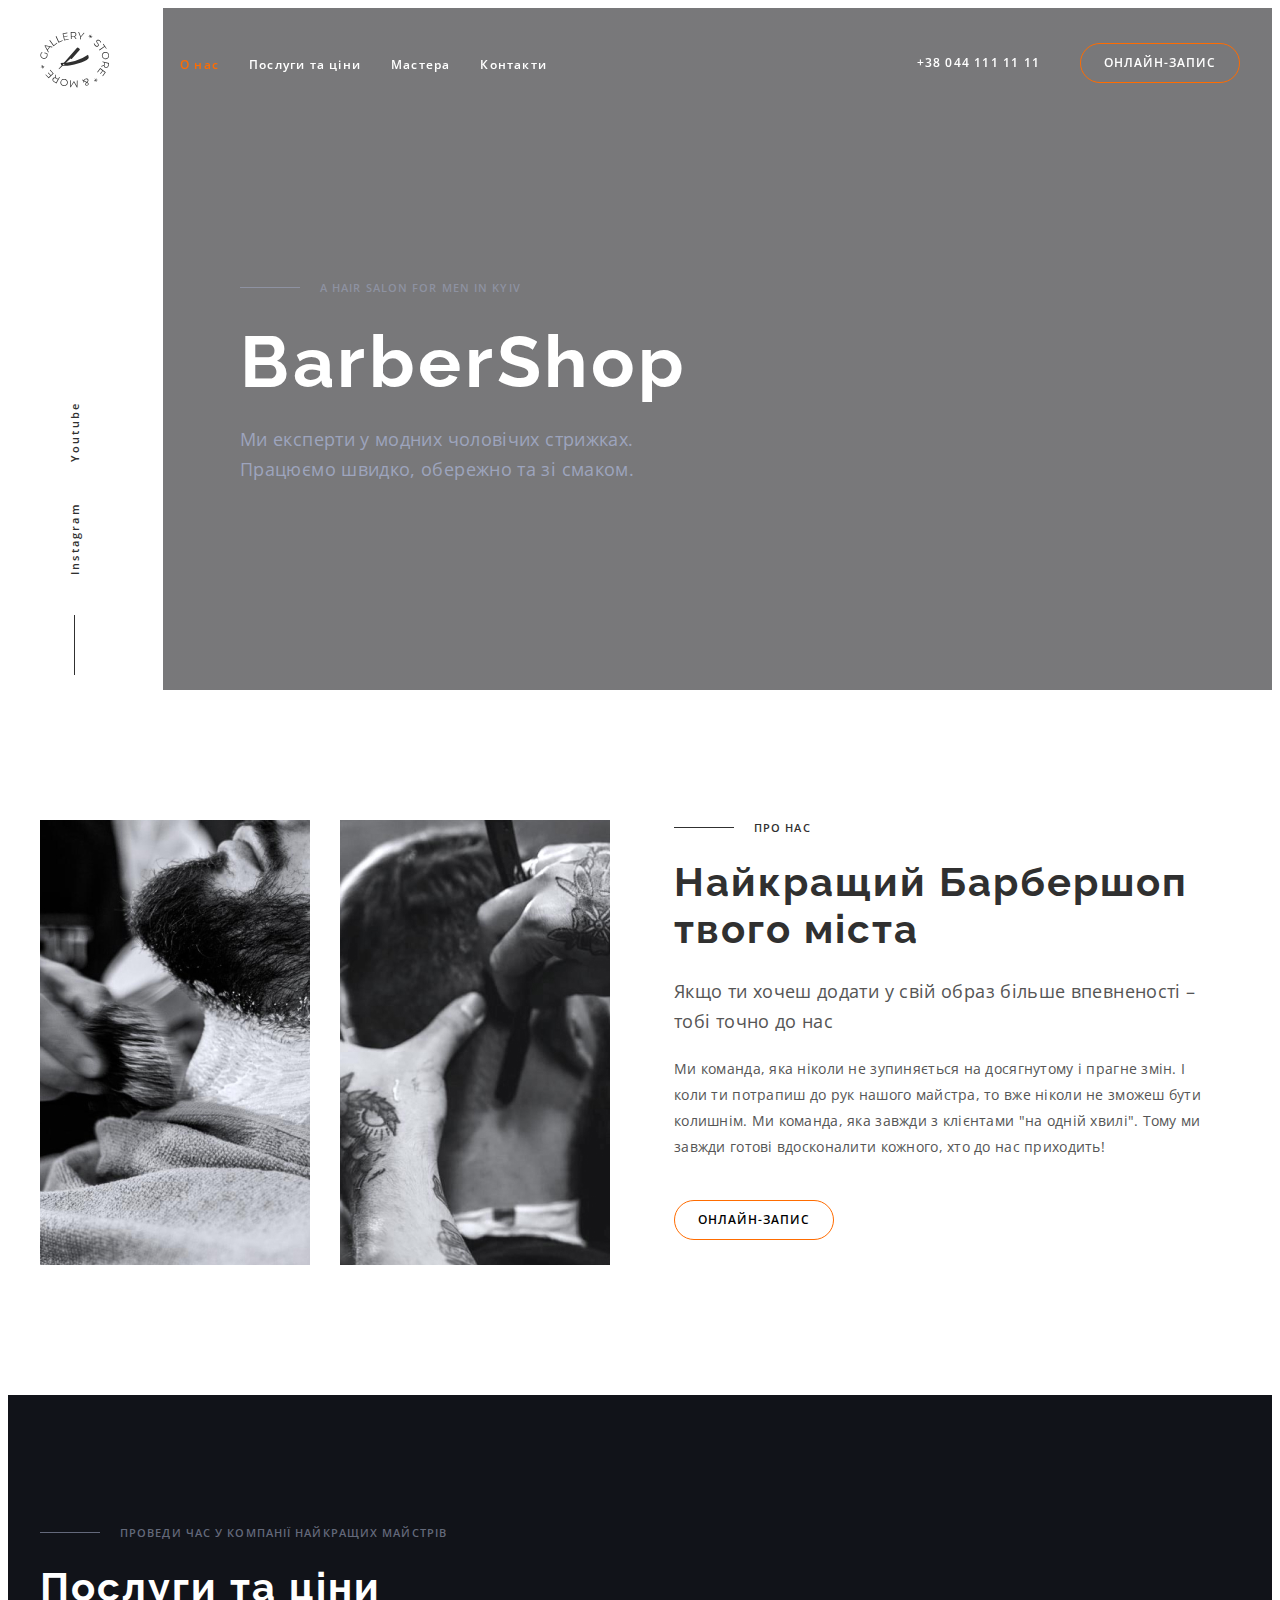
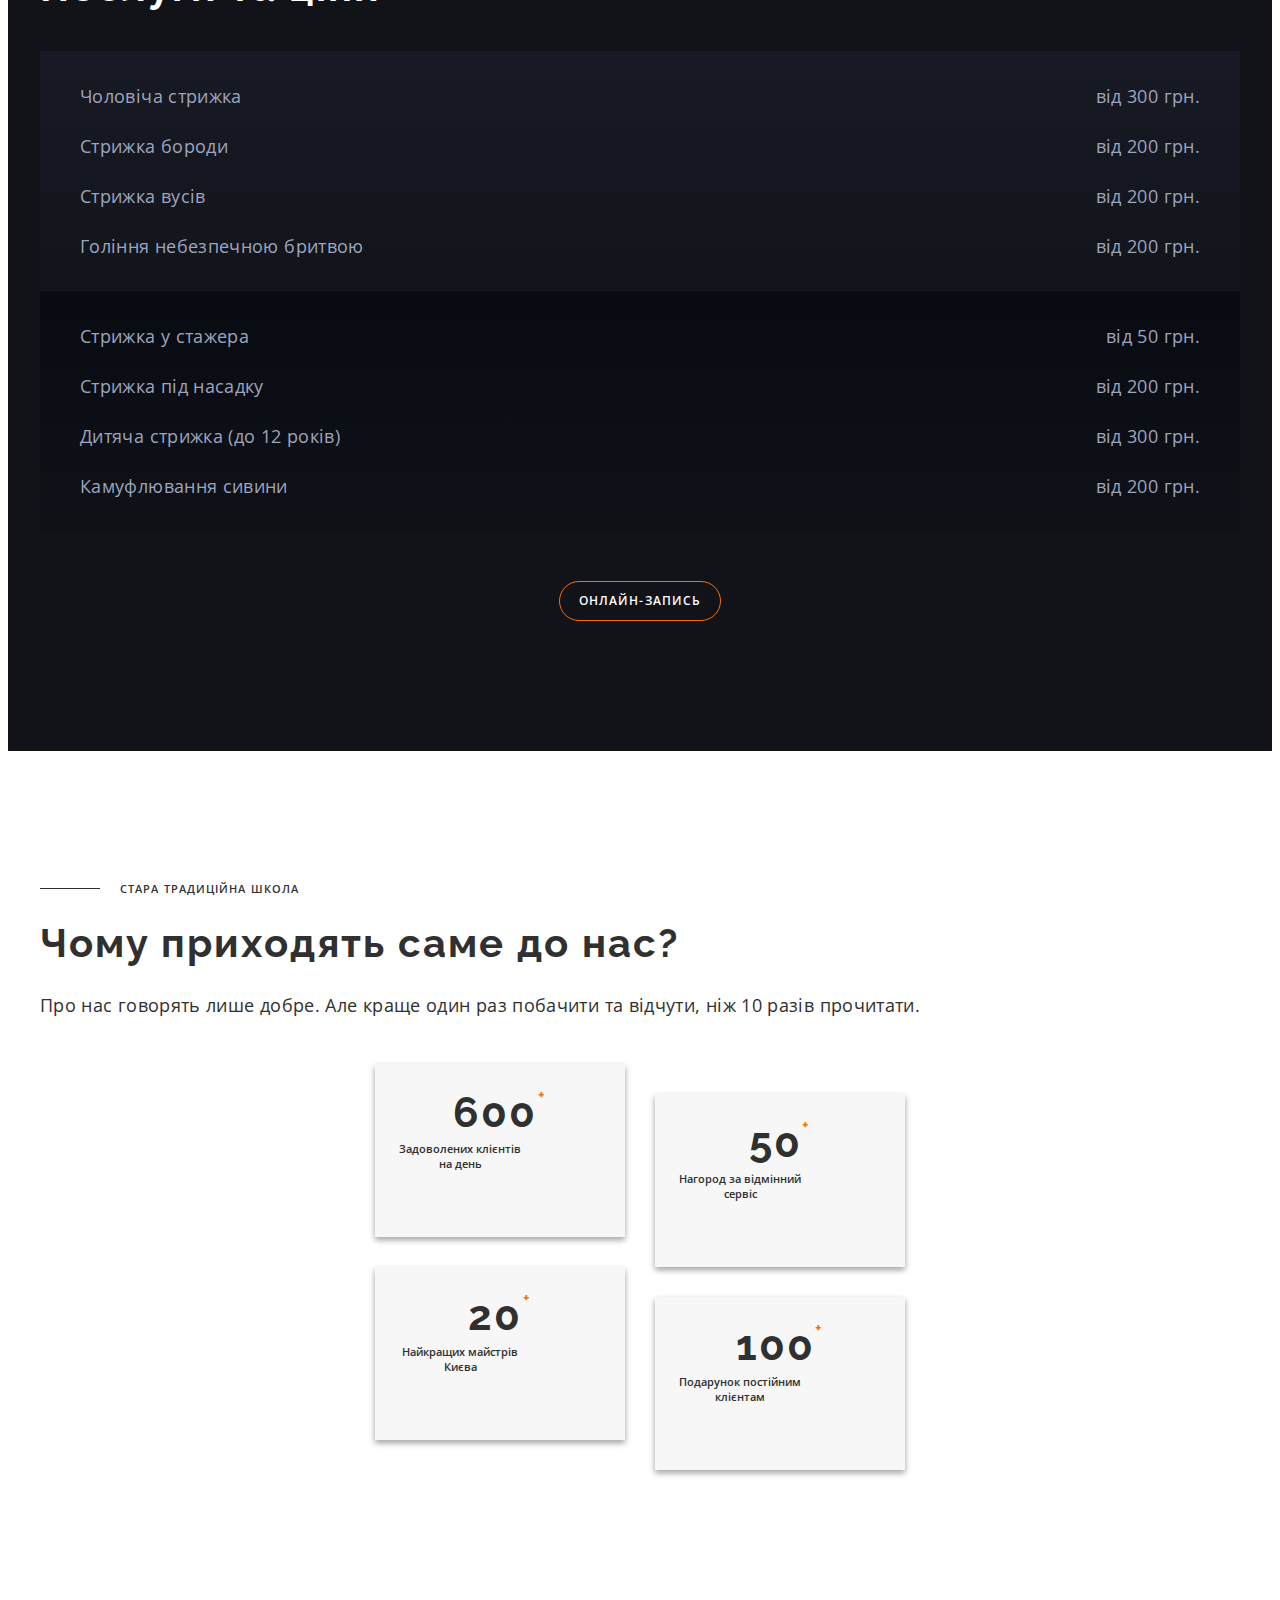
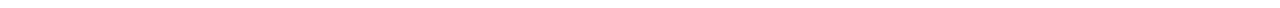
==== commit 435749c8: "adaptive style for header, nav, hero, logo, mobile and benefits" ====
--- a/index.html
+++ b/index.html
@@ -34,8 +34,8 @@
             <use href="./images/icons.svg#logo"></use>
           </svg>
         </a>
-        <button type="button">
-          <svg class="menu__btn" width="40" height="40">
+        <button class="mobile__btn" type="button" data-menu-open>
+          <svg class="mobile__icon" width="40" height="40">
             <use href="./images/icons.svg#burger-menu"></use>
           </svg>
         </button>
@@ -65,10 +65,9 @@
     <!-- main section -->
     <main class="main">
       <!-- Hero section-->
-      <!-- <section class="hero">
+      <section class="hero">
         <div class="hero__container container">
           <div class="hero__left-side">
-            
             <ul class="social-list social-list--rotate">
               <li class="social-list__item">
                 <a
@@ -115,7 +114,7 @@
             </ul>
           </div>
         </div>
-      </section> -->
+      </section>
 
       <!-- about section -->
       <section class="about" id="about">
@@ -161,7 +160,7 @@
       </section>
 
       <!-- price section -->
-      <!-- <section class="price" id="price">
+      <section class="price" id="price">
         <div class="container">
           <p class="price__uppertitle uppertitle uppertitle--mode-dark">
             Проведи час у компанії найкращих майстрів
@@ -217,10 +216,10 @@
             онлайн-запись
           </button>
         </div>
-      </section> -->
+      </section>
 
       <!-- benefits section -->
-      <!-- <section class="benefits">
+      <section class="benefits">
         <div class="container benefits__container">
           <ul class="benefits__list">
             <li class="benefits__item">
@@ -251,7 +250,7 @@
             </p>
           </div>
         </div>
-      </section> -->
+      </section>
 
       <!-- Ours masters section -->
       <!-- <section class="masters" id="masters">
@@ -682,8 +681,13 @@
     </div> -->
 
     <!--Mobile menu  -->
-    <div class="mobile__overlay">
+    <div class="mobile__overlay" data-menu>
       <div class="mobile__container">
+        <button class="modal__close-btn" data-menu-close>
+          <svg class="modal__close-icon" width="20" height="20">
+            <use href="./images/icons.svg#icon-close"></use>
+          </svg>
+        </button>
         <ul class="mobile__nav">
           <li class="mobile__item">
             <a href="" class="mobile__link">Про нас</a>
@@ -716,7 +720,8 @@
         </ul>
       </div>
     </div>
-    <!-- <script src="./js/header-scroll.js"></script>
-    <script src="./js/modal.js"></script> -->
+    <script src="./js/header-scroll.js"></script>
+    <!-- <script src="./js/modal.js"></script> -->
+    <script src="./js/menu.js"></script>
   </body>
 </html>
--- a/css/main.min.css
+++ b/css/main.min.css
@@ -1 +1 @@
-:root{--main-font: "Open Sans", sans-serif;--secondary-font: "Raleway", sans-serif;--main-txt-color: #303030;--secondary-txt-dark: rgba(157, 164, 189, 0.6);--secondary-txt-ligth: #9da4bd;--secondary-txt-grey: #555555;--accent-color: #ff6c00;--primary-white-color: #ffffff;--bg-dark: #191c26;--bg-grey: #f7f7f7;--bg-price: #111319;--indent: 30px;--items: 3;--anim-fast: 400ms ease-in-out}.visually-hidden{position:absolute;white-space:nowrap;width:1px;height:1px;overflow:hidden;border:0;padding:0;clip:rect(0 0 0 0);-webkit-clip-path:inset(50%);clip-path:inset(50%);margin:-1px}.contacts,.portfolio,.masters,.benefits,.price,.about{padding-top:84px;padding-bottom:84px}@media screen and (min-width: 768px){.contacts,.portfolio,.masters,.benefits,.price,.about{padding-top:100px;padding-bottom:100px}}@media screen and (min-width: 1200px){.contacts,.portfolio,.masters,.benefits,.price,.about{padding-top:130px;padding-bottom:130px}}.contacts__link,.nav__link,.header__phone,.mobile__link,.socials__link,.social-list__link,.logo{text-decoration:none;color:currentColor}.contacts__address,.portfolio__list,.benefits__list,.price__inner-list,.price__list,.about__list,.nav__list,.mobile__nav,.socials,.slider-controls,.social-list,.card-set{list-style:none;padding:0;margin:0}body{font-family:var(--main-font);color:var(--main-txt-color)}body.no-scroll{overflow:hidden;padding-right:calc(100vw - 100%)}h1,h2,h3,h4,h5,h6,p{margin:0}img{display:block}.btn{max-width:200px;min-width:160px;min-height:40px;padding:11px 19px;font-family:inherit;font-weight:600;font-size:12px;line-height:1.3333333333;letter-spacing:.09em;text-transform:uppercase;background:rgba(0,0,0,0);cursor:pointer;border:1px solid var(--accent-color);border-radius:25px;-webkit-transition:background-color var(--anim-fast),color var(--anim-fast);transition:background-color var(--anim-fast),color var(--anim-fast)}.btn:hover,.btn:focus{background-color:var(--accent-color);color:var(--primary-white-color)}.btn--mode-dark{color:var(--primary-white-color)}.btn--animation{position:relative;display:block;border:1px solid var(--accent-color);overflow:hidden;color:var(--primary-white-color)}.btn--animation:hover,.btn--animation:focus{-webkit-box-shadow:1px 1px 10px 5px rgba(255,108,0,.5);box-shadow:1px 1px 10px 5px rgba(255,108,0,.5);background-color:rgba(0,0,0,0)}.btn--animation::before{content:"";position:absolute;top:0;left:-100%;width:100%;height:100%;background:linear-gradient(120deg, transparent, rgba(255, 108, 0, 0.5), transparent);-webkit-transition:all,650ms;transition:all,650ms}.btn--animation:hover::before{left:100%}.card-set{display:-webkit-box;display:-ms-flexbox;display:flex;-ms-flex-wrap:wrap;flex-wrap:wrap;gap:var(--indent)}.card-set__item{-ms-flex-preferred-size:calc((100% - var(--indent)*(var(--items) - 1))/var(--items));flex-basis:calc((100% - var(--indent)*(var(--items) - 1))/var(--items))}.container{padding-left:15px;padding-right:15px;margin-left:auto;margin-right:auto}@media screen and (min-width: 480px){.container{width:480px}}@media screen and (min-width: 768px){.container{width:768px}}@media screen and (min-width: 1200px){.container{width:1200px}}.uppertitle{display:-webkit-box;display:-ms-flexbox;display:flex;-webkit-box-align:center;-ms-flex-align:center;align-items:center;gap:20px;font-weight:600;font-size:11px;line-height:1.3636363636;letter-spacing:.1em;text-transform:uppercase}.uppertitle::before{content:"";display:inline-block;height:1px;width:60px}.uppertitle--mode-light{color:var(--main-txt-color)}.uppertitle--mode-light::before{background-color:var(--main-txt-color)}.uppertitle--mode-dark{color:var(--secondary-txt-dark)}.uppertitle--mode-dark::before{background-color:var(--secondary-txt-dark)}.section-title{font-family:var(--secondary-font);font-size:28px;line-height:1.1666666667;letter-spacing:.05em}@media screen and (min-width: 1200px){.section-title{font-size:40px}}.section-title--mode-light{color:var(--primary-white-color);margin-bottom:40px}.section-title--mode-dark{margin-bottom:24px}.subtitle{font-size:16px;line-height:1.6666666667;letter-spacing:.02em;font-weight:400}@media screen and (min-width: 1200px){.subtitle{font-size:18px}}.main-title{margin-bottom:20px;font-family:var(--secondary-font);font-size:72px;line-height:1.1805555556;letter-spacing:.05em;color:var(--primary-white-color)}.logo{color:var(--main-txt-color);-webkit-transition:color var(--anim-fast);transition:color var(--anim-fast)}.logo:hover,.logo:focus{color:var(--accent-color)}.logo--white{color:var(--primary-white-color)}.logo__icon{fill:currentColor}.social-list{display:-webkit-box;display:-ms-flexbox;display:flex;-webkit-box-align:center;-ms-flex-align:center;align-items:center;gap:40px}.social-list::before{content:"";display:block;width:60px;height:1px;background-color:var(--main-txt-color)}.social-list--rotate{-webkit-transform:rotate(-90deg) translateY(27px);transform:rotate(-90deg) translateY(27px);-webkit-transform-origin:top left;transform-origin:top left}.social-list__link{display:-webkit-box;display:-ms-flexbox;display:flex;font-weight:600;font-size:11px;line-height:1.3636363636;letter-spacing:.2em;-webkit-transition:color var(--anim-fast);transition:color var(--anim-fast)}.social-list__link:hover,.social-list__link:focus{color:var(--accent-color)}.slider-controls{position:absolute;right:0;bottom:40px;display:-webkit-box;display:-ms-flexbox;display:flex;gap:26px;-webkit-box-align:center;-ms-flex-align:center;align-items:center}.slider-controls__btn{width:60px;padding:0;padding-bottom:8px;font-weight:600;font-size:11px;line-height:1.3636363636;letter-spacing:.1em;color:var(--primary-white-color);text-align:right;background-color:rgba(0,0,0,0);border:none;border-bottom:1px solid var(--primary-white-color);cursor:pointer}.slider-controls__btn.disabled{border-bottom:1px solid rgba(157,164,189,.6);color:rgba(157,164,189,.6);text-align:left}.pagination{position:absolute;top:50%;right:0}.pagination__item{margin-bottom:12px;margin-left:auto;width:8px;height:2px;background-color:var(--secondary-txt-dark)}.pagination__item:last-child{margin-bottom:0}.pagination__item.active{background-color:var(--primary-white-color);width:18px}.socials{display:-webkit-box;display:-ms-flexbox;display:flex;-webkit-box-pack:center;-ms-flex-pack:center;justify-content:center;gap:10px}.socials__link{display:-webkit-box;display:-ms-flexbox;display:flex;-webkit-box-align:center;-ms-flex-align:center;align-items:center;-webkit-box-pack:center;-ms-flex-pack:center;justify-content:center;width:44px;height:44px;background-color:var(--primary-white-color);border-radius:50%;color:var(--main-txt-color);-webkit-transition:color var(--anim-fast),-webkit-box-shadow var(--anim-fast);transition:color var(--anim-fast),-webkit-box-shadow var(--anim-fast);transition:color var(--anim-fast),box-shadow var(--anim-fast);transition:color var(--anim-fast),box-shadow var(--anim-fast),-webkit-box-shadow var(--anim-fast)}.socials__link:hover,.socials__link:focus{color:var(--accent-color);-webkit-box-shadow:rgba(0,0,0,.19) 0px 10px 20px,rgba(0,0,0,.23) 0px 6px 6px;box-shadow:rgba(0,0,0,.19) 0px 10px 20px,rgba(0,0,0,.23) 0px 6px 6px}.socials__icon{fill:currentColor}.form-registration{width:560px}.form-registration__wrap{display:-webkit-box;display:-ms-flexbox;display:flex;gap:var(--indent);-webkit-box-align:center;-ms-flex-align:center;align-items:center;margin-bottom:44px}.form-registration__group{position:relative}.form-registration__group:first-child{-ms-flex-preferred-size:270px;flex-basis:270px}.form-registration__group:last-child{-ms-flex-preferred-size:260px;flex-basis:260px}.form-registration__input{width:100%;height:24px;background-color:rgba(0,0,0,0);border:none;outline:rgba(0,0,0,0);border-bottom:1px solid rgba(157,164,189,.4);color:var(--primary-white-color);font-size:14px;-webkit-transition:border-color var(--anim-fast);transition:border-color var(--anim-fast)}.form-registration__input:not(:-moz-placeholder-shown){border-bottom:1px solid var(--primary-white-color)}.form-registration__input:not(:-ms-input-placeholder){border-bottom:1px solid var(--primary-white-color)}.form-registration__input:focus,.form-registration__input:not(:placeholder-shown){border-bottom:1px solid var(--primary-white-color)}.form-registration__input:hover{border-bottom:1px solid var(--accent-color)}.form-registration__input::-webkit-input-placeholder{color:rgba(0,0,0,0);-webkit-transition:color var(--anim-fast);transition:color var(--anim-fast)}.form-registration__input::-moz-placeholder{color:rgba(0,0,0,0);-moz-transition:color var(--anim-fast);transition:color var(--anim-fast)}.form-registration__input:-ms-input-placeholder{color:rgba(0,0,0,0);-ms-transition:color var(--anim-fast);transition:color var(--anim-fast)}.form-registration__input::-ms-input-placeholder{color:rgba(0,0,0,0);-ms-transition:color var(--anim-fast);transition:color var(--anim-fast)}.form-registration__input::placeholder{color:rgba(0,0,0,0);-webkit-transition:color var(--anim-fast);transition:color var(--anim-fast)}.form-registration__input:focus::-webkit-input-placeholder{color:rgba(157,164,189,.4)}.form-registration__input:focus::-moz-placeholder{color:rgba(157,164,189,.4)}.form-registration__input:focus:-ms-input-placeholder{color:rgba(157,164,189,.4)}.form-registration__input:focus::-ms-input-placeholder{color:rgba(157,164,189,.4)}.form-registration__input:focus::placeholder{color:rgba(157,164,189,.4)}.form-registration__input:valid:required:not(:-moz-placeholder-shown){border-bottom:1px solid green}.form-registration__input:valid:required:not(:-ms-input-placeholder){border-bottom:1px solid green}.form-registration__input:valid:required:not(:placeholder-shown){border-bottom:1px solid green}.form-registration__input:not(:-moz-placeholder-shown)+.form-registration__label{transform:translateY(-20px) scale(0.8);color:var(--primary-white-color)}.form-registration__input:not(:-ms-input-placeholder)+.form-registration__label{transform:translateY(-20px) scale(0.8);color:var(--primary-white-color)}.form-registration__input:focus+.form-registration__label,.form-registration__input:not(:placeholder-shown)+.form-registration__label{-webkit-transform:translateY(-20px) scale(0.8);transform:translateY(-20px) scale(0.8);color:var(--primary-white-color)}.form-registration__label{position:absolute;top:0;left:0;-webkit-transform-origin:top left;transform-origin:top left;-webkit-transition:transformvar var(--anim-fast),color var(--anim-fast);transition:transformvar var(--anim-fast),color var(--anim-fast);font-size:14px;font-style:normal;font-weight:600;line-height:1.3636363636;letter-spacing:1.1px;text-transform:uppercase;color:rgba(255,255,255,.6)}.form-registration__message{width:100%;height:84px;background-color:rgba(0,0,0,0);border:none;border-bottom:1px solid rgba(157,164,189,.4);resize:none;margin-bottom:44px;outline:rgba(0,0,0,0);font-size:12px;color:var(--primary-white-color)}.form-registration__message:hover{border-bottom:1px solid var(--accent-color)}.form-registration__text{position:absolute;left:0;top:-130px;-webkit-transform-origin:top left;transform-origin:top left;-webkit-transition:transformvar var(--anim-fast),color var(--anim-fast);transition:transformvar var(--anim-fast),color var(--anim-fast);font-size:14px;font-style:normal;font-weight:600;line-height:1.3636363636;letter-spacing:1.1px;text-transform:uppercase;color:rgba(157,164,189,.4)}.backdrop{position:fixed;top:0;left:0;width:100%;height:100%;background-color:rgba(0,0,0,.3);z-index:200;-webkit-transition:opacity 600ms ease-out,visibility 600ms ease-out;transition:opacity 600ms ease-out,visibility 600ms ease-out}.backdrop--is-hidden{opacity:0;visibility:hidden;pointer-events:none}.modal{display:block;position:absolute;top:50%;left:50%;-webkit-transform:translate(-50%, -50%);transform:translate(-50%, -50%);width:420px;height:520px;padding:35px 25px;border-radius:35px 0 35px 0;background-color:var(--bg-dark)}.modal__close-btn{position:absolute;display:-webkit-box;display:-ms-flexbox;display:flex;-webkit-box-align:center;-ms-flex-align:center;align-items:center;-webkit-box-pack:center;-ms-flex-pack:center;justify-content:center;right:10px;top:10px;width:30px;height:30px;padding:0;border-radius:50%;background-color:rgba(0,0,0,0);cursor:pointer;border:1px solid var(--accent-color)}.modal__close-btn:hover,.modal__close-btn:focus{background-color:var(--accent-color)}.modal__close-icon{fill:var(--primary-white-color)}.modal-form__title{margin-bottom:25px;text-align:center;font-weight:700;font-size:20px;line-height:1.15;letter-spacing:.03em;color:var(--primary-white-color)}.modal-form__label{width:100%;margin-bottom:5px;font-size:12px;font-style:normal;font-weight:600;line-height:1.3636363636;letter-spacing:1.1px;text-transform:uppercase;color:rgba(157,164,189,.4)}.modal-form__input{width:100%;height:24px;margin-bottom:20px;padding:10px;background-color:rgba(0,0,0,0);border:none;outline:rgba(0,0,0,0);border-bottom:1px solid rgba(157,164,189,.4);color:var(--primary-white-color);font-size:14px;-webkit-transition:border-color var(--anim-fast);transition:border-color var(--anim-fast)}.modal-form__input:hover{border-bottom:1px solid var(--accent-color)}.modal-form__input:not(:-moz-placeholder-shown){border-bottom:1px solid var(--primary-white-color)}.modal-form__input:not(:-ms-input-placeholder){border-bottom:1px solid var(--primary-white-color)}.modal-form__input:focus,.modal-form__input:not(:placeholder-shown){border-bottom:1px solid var(--primary-white-color)}.modal-form__input::-webkit-input-placeholder{color:rgba(0,0,0,0);-webkit-transition:color var(--anim-fast);transition:color var(--anim-fast)}.modal-form__input::-moz-placeholder{color:rgba(0,0,0,0);-moz-transition:color var(--anim-fast);transition:color var(--anim-fast)}.modal-form__input:-ms-input-placeholder{color:rgba(0,0,0,0);-ms-transition:color var(--anim-fast);transition:color var(--anim-fast)}.modal-form__input::-ms-input-placeholder{color:rgba(0,0,0,0);-ms-transition:color var(--anim-fast);transition:color var(--anim-fast)}.modal-form__input::placeholder{color:rgba(0,0,0,0);-webkit-transition:color var(--anim-fast);transition:color var(--anim-fast)}.modal-form__input:focus::-webkit-input-placeholder{color:rgba(157,164,189,.4)}.modal-form__input:focus::-moz-placeholder{color:rgba(157,164,189,.4)}.modal-form__input:focus:-ms-input-placeholder{color:rgba(157,164,189,.4)}.modal-form__input:focus::-ms-input-placeholder{color:rgba(157,164,189,.4)}.modal-form__input:focus::placeholder{color:rgba(157,164,189,.4)}.modal-form__input:valid:required:not(:-moz-placeholder-shown){border-bottom:1px solid green}.modal-form__input:valid:required:not(:-ms-input-placeholder){border-bottom:1px solid green}.modal-form__input:valid:required:not(:placeholder-shown){border-bottom:1px solid green}.modal-form__message{width:100%;height:90px;margin-bottom:34px;background-color:rgba(0,0,0,0);border:none;border-bottom:1px solid rgba(157,164,189,.4);resize:none;outline:rgba(0,0,0,0);font-size:12px;color:var(--primary-white-color)}.modal-form__message:hover{border-bottom:1px solid var(--accent-color)}.modal-form__label{margin-bottom:10px;font-size:12px;font-style:normal;font-weight:600;line-height:1.3636363636;letter-spacing:1.1px;text-transform:uppercase;color:rgba(157,164,189,.4)}.modal-form__desc{display:block;text-align:center;margin-bottom:44px;font-weight:700;font-size:18px;line-height:1.15;letter-spacing:.03em;color:var(--accent-color)}.modal-form__btn{margin:auto}.menu__btn{display:-webkit-inline-box;display:-ms-inline-flexbox;display:inline-flex;-webkit-box-align:center;-ms-flex-align:center;align-items:center;justify-items:center;width:40px;height:40px;background-color:rgba(0,0,0,0);border:none;cursor:pointer}.mobile__overlay{position:fixed;top:0;left:0;width:100%;height:100%;z-index:100;background-color:rgba(25,28,38,.2);-webkit-box-shadow:0px 4px 8px rgba(0,0,0,.04),0px 2px 4px rgba(0,0,0,.08),0px 1px 3px rgba(0,0,0,.16);box-shadow:0px 4px 8px rgba(0,0,0,.04),0px 2px 4px rgba(0,0,0,.08),0px 1px 3px rgba(0,0,0,.16)}@media screen and (min-width: 768px){.mobile__overlay{display:none}}.mobile__container{max-width:337px;margin-left:auto;display:-webkit-box;display:-ms-flexbox;display:flex;-webkit-box-orient:vertical;-webkit-box-direction:normal;-ms-flex-direction:column;flex-direction:column;background-color:var(--primary-white-color);height:100%;padding:118px 40px}.mobile__nav{margin-bottom:auto}.header{position:fixed;top:0;left:0;width:100%;z-index:100;-webkit-transition:background-color var(--anim-fast),-webkit-backdrop-filter var(--anim-fast);transition:background-color var(--anim-fast),-webkit-backdrop-filter var(--anim-fast);transition:background-color var(--anim-fast),backdrop-filter var(--anim-fast);transition:background-color var(--anim-fast),backdrop-filter var(--anim-fast),-webkit-backdrop-filter var(--anim-fast)}.header--no-transparency{background-color:rgba(29,30,32,.4);-webkit-backdrop-filter:blur(5px);backdrop-filter:blur(5px)}.header__container{display:-webkit-box;display:-ms-flexbox;display:flex;-webkit-box-align:center;-ms-flex-align:center;align-items:center}.header__logo{margin-right:71px}.header__phone{margin-right:40px;padding-top:52px;padding-bottom:52px;font-weight:600;font-size:12px;line-height:1.3333333333;letter-spacing:.1em;color:var(--primary-white-color);-webkit-transition:color var(--anim-fast);transition:color var(--anim-fast)}@media screen and (max-width: 1199px){.header__phone{display:none}}.header__phone:hover,.header__phone:focus{color:var(--accent-color)}@media screen and (max-width: 767px){.header__btn{display:none}}.nav{display:none}.nav__list{display:-webkit-box;display:-ms-flexbox;display:flex;gap:var(--indent)}.nav__link{padding-top:52px;padding-bottom:52px;font-weight:600;font-size:12px;line-height:1.3333333333;letter-spacing:.1em;color:var(--primary-white-color);-webkit-transition:color var(--anim-fast);transition:color var(--anim-fast)}.nav__link:hover,.nav__link:focus{color:var(--accent-color)}.nav__link--current{color:var(--accent-color)}.hero{max-width:1280px;margin-left:auto;margin-right:auto;background-image:url(../images/hero/slider3.jpg),linear-gradient(to right, rgb(255, 255, 255) 155px, rgba(25, 28, 38, 0.2) 155px);background-repeat:no-repeat;background-position:right,center;background-size:contain}.hero__container{display:-webkit-box;display:-ms-flexbox;display:flex}.hero__left-side{display:-webkit-box;display:-ms-flexbox;display:flex;-webkit-box-align:end;-ms-flex-align:end;align-items:flex-end;-ms-flex-preferred-size:100px;flex-basis:100px;max-width:100px}.hero__right-side{position:relative;-webkit-box-flex:1;-ms-flex-positive:1;flex-grow:1;padding-top:272px;padding-bottom:206px;padding-left:100px}.hero__uppertitle{margin-bottom:24px}.hero__desc{width:500px;font-size:18px;line-height:1.6666666667;letter-spacing:.02em;color:var(--secondary-txt-ligth)}@media screen and (min-width: 768px){.about__container{display:-webkit-box;display:-ms-flexbox;display:flex;gap:30px}}@media screen and (min-width: 768px)and (min-width: 1200px){.about__container{gap:64px}}.about__list{display:none}@media screen and (min-width: 768px){.about__list{display:-webkit-box;display:-ms-flexbox;display:flex;-webkit-box-orient:vertical;-webkit-box-direction:normal;-ms-flex-direction:column;flex-direction:column;gap:var(--indent)}}@media screen and (min-width: 1200px){.about__list{-webkit-box-orient:horizontal;-webkit-box-direction:normal;-ms-flex-direction:row;flex-direction:row}}.about__content{-ms-flex-preferred-size:380px;flex-basis:380px}@media screen and (min-width: 1200px){.about__content{-ms-flex-preferred-size:540px;flex-basis:540px}}.about__uppertitle{margin-bottom:20px}@media screen and (min-width: 1200px){.about__uppertitle{margin-bottom:24px}}@media screen and (max-width: 1199px){.about__title{max-width:380px}}.about__subtitle{color:var(--secondary-txt-grey);margin-bottom:20px}.about__desc{margin-bottom:40px;font-size:14px;line-height:1.8571428571;letter-spacing:.02em;color:var(--secondary-txt-grey)}.price{max-width:1270px;margin-left:auto;margin-right:auto;background-color:var(--bg-price);background-image:url(../images/price/img@2x.png);background-repeat:no-repeat;background-position:center;background-size:cover}.price__uppertitle{margin-bottom:24px}.price__list{display:-webkit-box;display:-ms-flexbox;display:flex;margin-bottom:50px}.price__items{-ms-flex-preferred-size:50%;flex-basis:50%;padding:30px 40px}.price__items:nth-child(1){background-image:-webkit-gradient(linear, left top, left bottom, from(#171a24), to(rgba(23, 26, 36, 0.2)));background-image:linear-gradient(180deg, #171a24 0%, rgba(23, 26, 36, 0.2) 100%)}.price__items:nth-child(2){background-image:-webkit-gradient(linear, left top, left bottom, from(#090b13), to(rgba(9, 11, 19, 0.2)));background-image:linear-gradient(180deg, #090b13 0%, rgba(9, 11, 19, 0.2) 100%)}.price__inner-list{color:var(--secondary-txt-ligth)}.price__inner-item{display:-webkit-box;display:-ms-flexbox;display:flex;-webkit-box-pack:justify;-ms-flex-pack:justify;justify-content:space-between;font-size:18px;line-height:1.6666666667;letter-spacing:.02em;margin-bottom:20px}.price__inner-item:last-child{margin-bottom:0}.price__btn{display:block;margin:0 auto}.benefits__container{display:-webkit-box;display:-ms-flexbox;display:flex}.benefits__list{display:-webkit-box;display:-ms-flexbox;display:flex;-ms-flex-wrap:wrap;flex-wrap:wrap;-webkit-box-align:end;-ms-flex-align:end;align-items:flex-end;margin:0 auto;width:400px}.benefits__item{width:170px;height:133px;padding:20px;text-align:center;background-color:var(--bg-grey);-webkit-box-shadow:rgba(0,0,0,.16) 0px 3px 6px,rgba(0,0,0,.23) 0px 3px 6px;box-shadow:rgba(0,0,0,.16) 0px 3px 6px,rgba(0,0,0,.23) 0px 3px 6px}.benefits__item:nth-child(2n+1){margin-bottom:30px;margin-right:30px}.benefits__quantity{display:-webkit-box;display:-ms-flexbox;display:flex;-webkit-box-pack:center;-ms-flex-pack:center;justify-content:center;font-weight:700;font-size:42px;line-height:57px;text-align:center;letter-spacing:.05em}.benefits__quantity::after{content:"+";font-weight:600;font-size:16px;line-height:22px;text-align:center;color:var(--accent-color)}.benefits__desc{font-size:11px;font-weight:600;line-height:normal;text-align:center}.benefits__content{-ms-flex-preferred-size:540px;flex-basis:540px;margin-left:auto}.benefits__uppertitle{margin-bottom:24px}.masters{background-color:var(--bg-grey)}.masters__uppertitle{margin-bottom:24px}.masters__title{margin-bottom:44px}.masters__wrapper{padding-top:30px;padding-bottom:30px;padding-left:5px;padding-right:5px;text-align:center}.master__subtitle{margin-bottom:8px;font-size:24px;line-height:1.6666666667;letter-spacing:.02em;font-weight:600}.master__desc{margin-bottom:30px;font-size:18px;line-height:1.3571428571;letter-spacing:.02em;color:var(--accent-color)}.portfolio__uppertitle{margin-bottom:44px}.portfolio__list{--items: 4}.contacts{max-width:1280px;margin-left:auto;margin-right:auto;background-color:var(--bg-dark);background-image:url(../images/contacts/contacts-bg.png);background-repeat:no-repeat;background-position:top 0 left calc(50% + 328px)}.contacts__container{display:-webkit-box;display:-ms-flexbox;display:flex}.contacts__group{-ms-flex-preferred-size:50%;flex-basis:50%;padding-left:100px}.contacts__address{font-style:inherit;color:var(--secondary-txt-ligth)}.contacts__subtitle{display:-webkit-box;display:-ms-flexbox;display:flex;gap:20px;-webkit-box-align:center;-ms-flex-align:center;align-items:center;font-weight:600;font-size:11px;line-height:15px;letter-spacing:.1em;text-transform:uppercase;color:var(--primary-white-color);margin-bottom:20px}.contacts__subtitle::before{content:"";display:inline-block;width:60px;height:1px;background-color:var(--secondary-txt-dark)}.contacts__address{margin-bottom:70px}.contacts__item{margin-bottom:20px}.contacts__item:last-child{margin-bottom:0px}.contacts__time{color:var(--secondary-txt-ligth);margin-bottom:0px}.contacts__link{display:-webkit-box;display:-ms-flexbox;display:flex;-webkit-box-align:center;-ms-flex-align:center;align-items:center;gap:16px}.contacts__link:hover,.contacts__link:focus{color:var(--accent-color)}.footer{min-height:127px;-webkit-box-align:center;-ms-flex-align:center;align-items:center}.footer__container{display:-webkit-box;display:-ms-flexbox;display:flex;-webkit-box-align:center;-ms-flex-align:center;align-items:center;padding-left:55px;padding-right:55px}.footer__copyright{font-weight:600;font-size:11px;line-height:1.3636363636;letter-spacing:.2em;color:var(--secondary-txt-ligth);margin-right:auto}.footer__link{padding-top:56px;padding-bottom:56px}/*# sourceMappingURL=main.min.css.map */+:root{--main-font: "Open Sans", sans-serif;--secondary-font: "Raleway", sans-serif;--main-txt-color: #303030;--secondary-txt-dark: rgba(157, 164, 189, 0.6);--secondary-txt-ligth: #9da4bd;--secondary-txt-grey: #555555;--accent-color: #ff6c00;--primary-white-color: #ffffff;--bg-dark: #191c26;--bg-grey: #f7f7f7;--bg-price: #111319;--indent: 30px;--items: 3;--anim-fast: 400ms ease-in-out}.visually-hidden{position:absolute;white-space:nowrap;width:1px;height:1px;overflow:hidden;border:0;padding:0;clip:rect(0 0 0 0);-webkit-clip-path:inset(50%);clip-path:inset(50%);margin:-1px}.contacts,.portfolio,.masters,.benefits,.price,.about{padding-top:84px;padding-bottom:84px}@media screen and (min-width: 768px){.contacts,.portfolio,.masters,.benefits,.price,.about{padding-top:100px;padding-bottom:100px}}@media screen and (min-width: 1200px){.contacts,.portfolio,.masters,.benefits,.price,.about{padding-top:130px;padding-bottom:130px}}.contacts__link,.nav__link,.header__phone,.mobile__link,.socials__link,.social-list__link,.logo{text-decoration:none;color:currentColor}.contacts__address,.portfolio__list,.benefits__list,.price__inner-list,.price__list,.about__list,.nav__list,.mobile__nav,.socials,.slider-controls,.social-list,.card-set{list-style:none;padding:0;margin:0}body{font-family:var(--main-font);color:var(--main-txt-color)}body.no-scroll{overflow:hidden;padding-right:calc(100vw - 100%)}h1,h2,h3,h4,h5,h6,p{margin:0}img{display:block}.btn{max-width:200px;min-width:160px;min-height:40px;padding:11px 19px;font-family:inherit;font-weight:600;font-size:12px;line-height:1.3333333333;letter-spacing:.09em;text-transform:uppercase;background:rgba(0,0,0,0);cursor:pointer;border:1px solid var(--accent-color);border-radius:25px;-webkit-transition:background-color var(--anim-fast),color var(--anim-fast);transition:background-color var(--anim-fast),color var(--anim-fast)}.btn:hover,.btn:focus{background-color:var(--accent-color);color:var(--primary-white-color)}.btn--mode-dark{color:var(--primary-white-color)}.btn--animation{position:relative;display:block;border:1px solid var(--accent-color);overflow:hidden;color:var(--primary-white-color)}.btn--animation:hover,.btn--animation:focus{-webkit-box-shadow:1px 1px 10px 5px rgba(255,108,0,.5);box-shadow:1px 1px 10px 5px rgba(255,108,0,.5);background-color:rgba(0,0,0,0)}.btn--animation::before{content:"";position:absolute;top:0;left:-100%;width:100%;height:100%;background:linear-gradient(120deg, transparent, rgba(255, 108, 0, 0.5), transparent);-webkit-transition:all,650ms;transition:all,650ms}.btn--animation:hover::before{left:100%}.card-set{display:-webkit-box;display:-ms-flexbox;display:flex;-ms-flex-wrap:wrap;flex-wrap:wrap;gap:var(--indent)}.card-set__item{-ms-flex-preferred-size:calc((100% - var(--indent)*(var(--items) - 1))/var(--items));flex-basis:calc((100% - var(--indent)*(var(--items) - 1))/var(--items))}.container{padding-left:15px;padding-right:15px;margin-left:auto;margin-right:auto}@media screen and (min-width: 480px){.container{width:480px}}@media screen and (min-width: 768px){.container{width:768px}}@media screen and (min-width: 1200px){.container{width:1200px}}.uppertitle{display:-webkit-box;display:-ms-flexbox;display:flex;-webkit-box-align:center;-ms-flex-align:center;align-items:center;gap:20px;font-weight:600;font-size:11px;line-height:1.3636363636;letter-spacing:.1em;text-transform:uppercase}.uppertitle::before{content:"";display:inline-block;height:1px;width:60px}.uppertitle--mode-light{color:var(--main-txt-color)}.uppertitle--mode-light::before{background-color:var(--main-txt-color)}.uppertitle--mode-dark{color:var(--secondary-txt-dark)}.uppertitle--mode-dark::before{background-color:var(--secondary-txt-dark)}.section-title{font-family:var(--secondary-font);font-size:28px;line-height:1.1666666667;letter-spacing:.05em}@media screen and (min-width: 1200px){.section-title{font-size:40px}}.section-title--mode-light{color:var(--primary-white-color);margin-bottom:40px}.section-title--mode-dark{margin-bottom:24px}.subtitle{font-size:16px;line-height:1.6666666667;letter-spacing:.02em;font-weight:400}@media screen and (min-width: 1200px){.subtitle{font-size:18px}}.main-title{margin-bottom:20px;font-family:var(--secondary-font);font-size:48px;line-height:1.1805555556;letter-spacing:.05em;color:var(--primary-white-color)}@media screen and (min-width: 1200px){.main-title{font-size:72px}}.logo{color:var(--primary-white-color);-webkit-transition:color var(--anim-fast);transition:color var(--anim-fast)}@media screen and (min-width: 768px){.logo{color:var(--main-txt-color)}}.logo:hover,.logo:focus{color:var(--accent-color)}.logo--white{color:var(--primary-white-color)}.logo__icon{fill:currentColor}.social-list{display:-webkit-box;display:-ms-flexbox;display:flex;-webkit-box-align:center;-ms-flex-align:center;align-items:center;gap:40px}.social-list::before{content:"";display:block;width:60px;height:1px;background-color:var(--main-txt-color)}.social-list--rotate{-webkit-transform:rotate(-90deg) translateY(27px);transform:rotate(-90deg) translateY(27px);-webkit-transform-origin:top left;transform-origin:top left}.social-list__link{display:-webkit-box;display:-ms-flexbox;display:flex;font-weight:600;font-size:11px;line-height:1.3636363636;letter-spacing:.2em;-webkit-transition:color var(--anim-fast);transition:color var(--anim-fast)}.social-list__link:hover,.social-list__link:focus{color:var(--accent-color)}.slider-controls{display:none}@media screen and (min-width: 768px){.slider-controls{position:absolute;right:0;bottom:40px;display:-webkit-box;display:-ms-flexbox;display:flex;gap:26px;-webkit-box-align:center;-ms-flex-align:center;align-items:center}}.slider-controls__btn{display:none}@media screen and (min-width: 768px){.slider-controls__btn{width:60px;padding:0;padding-bottom:8px;font-weight:600;font-size:11px;line-height:1.3636363636;letter-spacing:.1em;color:var(--primary-white-color);text-align:right;background-color:rgba(0,0,0,0);border:none;border-bottom:1px solid var(--primary-white-color);cursor:pointer}}.slider-controls__btn.disabled{border-bottom:1px solid rgba(157,164,189,.6);color:rgba(157,164,189,.6);text-align:left}.pagination{position:absolute;top:50%;right:0}.pagination__item{display:none}@media screen and (min-width: 1200px){.pagination__item{margin-bottom:12px;margin-left:auto;width:8px;height:2px;background-color:var(--secondary-txt-dark)}.pagination__item:last-child{margin-bottom:0}.pagination__item.active{background-color:var(--primary-white-color);width:18px}}.socials{display:-webkit-box;display:-ms-flexbox;display:flex;-webkit-box-pack:center;-ms-flex-pack:center;justify-content:center;gap:10px}.socials__link{display:-webkit-box;display:-ms-flexbox;display:flex;-webkit-box-align:center;-ms-flex-align:center;align-items:center;-webkit-box-pack:center;-ms-flex-pack:center;justify-content:center;width:44px;height:44px;background-color:var(--primary-white-color);border-radius:50%;color:var(--main-txt-color);-webkit-transition:color var(--anim-fast),-webkit-box-shadow var(--anim-fast);transition:color var(--anim-fast),-webkit-box-shadow var(--anim-fast);transition:color var(--anim-fast),box-shadow var(--anim-fast);transition:color var(--anim-fast),box-shadow var(--anim-fast),-webkit-box-shadow var(--anim-fast)}.socials__link:hover,.socials__link:focus{color:var(--accent-color);-webkit-box-shadow:rgba(0,0,0,.19) 0px 10px 20px,rgba(0,0,0,.23) 0px 6px 6px;box-shadow:rgba(0,0,0,.19) 0px 10px 20px,rgba(0,0,0,.23) 0px 6px 6px}.socials__icon{fill:currentColor}.form-registration{width:560px}.form-registration__wrap{display:-webkit-box;display:-ms-flexbox;display:flex;gap:var(--indent);-webkit-box-align:center;-ms-flex-align:center;align-items:center;margin-bottom:44px}.form-registration__group{position:relative}.form-registration__group:first-child{-ms-flex-preferred-size:270px;flex-basis:270px}.form-registration__group:last-child{-ms-flex-preferred-size:260px;flex-basis:260px}.form-registration__input{width:100%;height:24px;background-color:rgba(0,0,0,0);border:none;outline:rgba(0,0,0,0);border-bottom:1px solid rgba(157,164,189,.4);color:var(--primary-white-color);font-size:14px;-webkit-transition:border-color var(--anim-fast);transition:border-color var(--anim-fast)}.form-registration__input:not(:-moz-placeholder-shown){border-bottom:1px solid var(--primary-white-color)}.form-registration__input:not(:-ms-input-placeholder){border-bottom:1px solid var(--primary-white-color)}.form-registration__input:focus,.form-registration__input:not(:placeholder-shown){border-bottom:1px solid var(--primary-white-color)}.form-registration__input:hover{border-bottom:1px solid var(--accent-color)}.form-registration__input::-webkit-input-placeholder{color:rgba(0,0,0,0);-webkit-transition:color var(--anim-fast);transition:color var(--anim-fast)}.form-registration__input::-moz-placeholder{color:rgba(0,0,0,0);-moz-transition:color var(--anim-fast);transition:color var(--anim-fast)}.form-registration__input:-ms-input-placeholder{color:rgba(0,0,0,0);-ms-transition:color var(--anim-fast);transition:color var(--anim-fast)}.form-registration__input::-ms-input-placeholder{color:rgba(0,0,0,0);-ms-transition:color var(--anim-fast);transition:color var(--anim-fast)}.form-registration__input::placeholder{color:rgba(0,0,0,0);-webkit-transition:color var(--anim-fast);transition:color var(--anim-fast)}.form-registration__input:focus::-webkit-input-placeholder{color:rgba(157,164,189,.4)}.form-registration__input:focus::-moz-placeholder{color:rgba(157,164,189,.4)}.form-registration__input:focus:-ms-input-placeholder{color:rgba(157,164,189,.4)}.form-registration__input:focus::-ms-input-placeholder{color:rgba(157,164,189,.4)}.form-registration__input:focus::placeholder{color:rgba(157,164,189,.4)}.form-registration__input:valid:required:not(:-moz-placeholder-shown){border-bottom:1px solid green}.form-registration__input:valid:required:not(:-ms-input-placeholder){border-bottom:1px solid green}.form-registration__input:valid:required:not(:placeholder-shown){border-bottom:1px solid green}.form-registration__input:not(:-moz-placeholder-shown)+.form-registration__label{transform:translateY(-20px) scale(0.8);color:var(--primary-white-color)}.form-registration__input:not(:-ms-input-placeholder)+.form-registration__label{transform:translateY(-20px) scale(0.8);color:var(--primary-white-color)}.form-registration__input:focus+.form-registration__label,.form-registration__input:not(:placeholder-shown)+.form-registration__label{-webkit-transform:translateY(-20px) scale(0.8);transform:translateY(-20px) scale(0.8);color:var(--primary-white-color)}.form-registration__label{position:absolute;top:0;left:0;-webkit-transform-origin:top left;transform-origin:top left;-webkit-transition:transformvar var(--anim-fast),color var(--anim-fast);transition:transformvar var(--anim-fast),color var(--anim-fast);font-size:14px;font-style:normal;font-weight:600;line-height:1.3636363636;letter-spacing:1.1px;text-transform:uppercase;color:rgba(255,255,255,.6)}.form-registration__message{width:100%;height:84px;background-color:rgba(0,0,0,0);border:none;border-bottom:1px solid rgba(157,164,189,.4);resize:none;margin-bottom:44px;outline:rgba(0,0,0,0);font-size:12px;color:var(--primary-white-color)}.form-registration__message:hover{border-bottom:1px solid var(--accent-color)}.form-registration__text{position:absolute;left:0;top:-130px;-webkit-transform-origin:top left;transform-origin:top left;-webkit-transition:transformvar var(--anim-fast),color var(--anim-fast);transition:transformvar var(--anim-fast),color var(--anim-fast);font-size:14px;font-style:normal;font-weight:600;line-height:1.3636363636;letter-spacing:1.1px;text-transform:uppercase;color:rgba(157,164,189,.4)}.backdrop{position:fixed;top:0;left:0;width:100%;height:100%;background-color:rgba(0,0,0,.3);z-index:200;-webkit-transition:opacity 600ms ease-out,visibility 600ms ease-out;transition:opacity 600ms ease-out,visibility 600ms ease-out}.backdrop--is-hidden{opacity:0;visibility:hidden;pointer-events:none}.modal{display:block;position:absolute;top:50%;left:50%;-webkit-transform:translate(-50%, -50%);transform:translate(-50%, -50%);width:420px;height:520px;padding:35px 25px;border-radius:35px 0 35px 0;background-color:var(--bg-dark)}.modal__close-btn{position:absolute;display:-webkit-box;display:-ms-flexbox;display:flex;-webkit-box-align:center;-ms-flex-align:center;align-items:center;-webkit-box-pack:center;-ms-flex-pack:center;justify-content:center;right:10px;top:10px;width:30px;height:30px;padding:0;border-radius:50%;background-color:rgba(0,0,0,0);cursor:pointer;border:1px solid var(--accent-color)}.modal__close-btn:hover,.modal__close-btn:focus{background-color:var(--accent-color)}.modal__close-icon{fill:var(--primary-white-color)}.modal-form__title{margin-bottom:25px;text-align:center;font-weight:700;font-size:20px;line-height:1.15;letter-spacing:.03em;color:var(--primary-white-color)}.modal-form__label{width:100%;margin-bottom:5px;font-size:12px;font-style:normal;font-weight:600;line-height:1.3636363636;letter-spacing:1.1px;text-transform:uppercase;color:rgba(157,164,189,.4)}.modal-form__input{width:100%;height:24px;margin-bottom:20px;padding:10px;background-color:rgba(0,0,0,0);border:none;outline:rgba(0,0,0,0);border-bottom:1px solid rgba(157,164,189,.4);color:var(--primary-white-color);font-size:14px;-webkit-transition:border-color var(--anim-fast);transition:border-color var(--anim-fast)}.modal-form__input:hover{border-bottom:1px solid var(--accent-color)}.modal-form__input:not(:-moz-placeholder-shown){border-bottom:1px solid var(--primary-white-color)}.modal-form__input:not(:-ms-input-placeholder){border-bottom:1px solid var(--primary-white-color)}.modal-form__input:focus,.modal-form__input:not(:placeholder-shown){border-bottom:1px solid var(--primary-white-color)}.modal-form__input::-webkit-input-placeholder{color:rgba(0,0,0,0);-webkit-transition:color var(--anim-fast);transition:color var(--anim-fast)}.modal-form__input::-moz-placeholder{color:rgba(0,0,0,0);-moz-transition:color var(--anim-fast);transition:color var(--anim-fast)}.modal-form__input:-ms-input-placeholder{color:rgba(0,0,0,0);-ms-transition:color var(--anim-fast);transition:color var(--anim-fast)}.modal-form__input::-ms-input-placeholder{color:rgba(0,0,0,0);-ms-transition:color var(--anim-fast);transition:color var(--anim-fast)}.modal-form__input::placeholder{color:rgba(0,0,0,0);-webkit-transition:color var(--anim-fast);transition:color var(--anim-fast)}.modal-form__input:focus::-webkit-input-placeholder{color:rgba(157,164,189,.4)}.modal-form__input:focus::-moz-placeholder{color:rgba(157,164,189,.4)}.modal-form__input:focus:-ms-input-placeholder{color:rgba(157,164,189,.4)}.modal-form__input:focus::-ms-input-placeholder{color:rgba(157,164,189,.4)}.modal-form__input:focus::placeholder{color:rgba(157,164,189,.4)}.modal-form__input:valid:required:not(:-moz-placeholder-shown){border-bottom:1px solid green}.modal-form__input:valid:required:not(:-ms-input-placeholder){border-bottom:1px solid green}.modal-form__input:valid:required:not(:placeholder-shown){border-bottom:1px solid green}.modal-form__message{width:100%;height:90px;margin-bottom:34px;background-color:rgba(0,0,0,0);border:none;border-bottom:1px solid rgba(157,164,189,.4);resize:none;outline:rgba(0,0,0,0);font-size:12px;color:var(--primary-white-color)}.modal-form__message:hover{border-bottom:1px solid var(--accent-color)}.modal-form__label{margin-bottom:10px;font-size:12px;font-style:normal;font-weight:600;line-height:1.3636363636;letter-spacing:1.1px;text-transform:uppercase;color:rgba(157,164,189,.4)}.modal-form__desc{display:block;text-align:center;margin-bottom:44px;font-weight:700;font-size:18px;line-height:1.15;letter-spacing:.03em;color:var(--accent-color)}.modal-form__btn{margin:auto}.mobile__btn{display:-webkit-inline-box;display:-ms-inline-flexbox;display:inline-flex;-webkit-box-align:center;-ms-flex-align:center;align-items:center;justify-items:center;width:40px;height:40px;background-color:rgba(0,0,0,0);border:none;cursor:pointer}@media screen and (min-width: 767px){.mobile__btn{display:none}}.mobile__overlay .mobile__btn{position:absolute;top:48px;right:30px}.mobile__overlay{position:fixed;top:0;left:0;width:100%;height:100%;z-index:100;background-color:rgba(25,28,38,.2);-webkit-box-shadow:0px 4px 8px rgba(0,0,0,.04),0px 2px 4px rgba(0,0,0,.08),0px 1px 3px rgba(0,0,0,.16);box-shadow:0px 4px 8px rgba(0,0,0,.04),0px 2px 4px rgba(0,0,0,.08),0px 1px 3px rgba(0,0,0,.16);opacity:0;pointer-events:none;visibility:hidden}@media screen and (min-width: 768px){.mobile__overlay{display:none}}.mobile__overlay.is-open{opacity:1;pointer-events:initial;visibility:visible}.mobile__container{max-width:337px;margin-left:auto;display:-webkit-box;display:-ms-flexbox;display:flex;-webkit-box-orient:vertical;-webkit-box-direction:normal;-ms-flex-direction:column;flex-direction:column;background-color:var(--primary-white-color);height:100%;padding:118px 40px;-webkit-transform:translateX(100%);transform:translateX(100%)}.mobile__overlay.is-open .mobile__container{-webkit-transform:translateX(0);transform:translateX(0)}.mobile__nav{margin-bottom:auto}.header{position:fixed;top:0;left:0;width:100%;z-index:100;-webkit-transition:background-color var(--anim-fast),-webkit-backdrop-filter var(--anim-fast);transition:background-color var(--anim-fast),-webkit-backdrop-filter var(--anim-fast);transition:background-color var(--anim-fast),backdrop-filter var(--anim-fast);transition:background-color var(--anim-fast),backdrop-filter var(--anim-fast),-webkit-backdrop-filter var(--anim-fast)}.header--no-transparency{background-color:rgba(29,30,32,.4);-webkit-backdrop-filter:blur(5px);backdrop-filter:blur(5px)}.header__container{display:-webkit-box;display:-ms-flexbox;display:flex;-webkit-box-align:center;-ms-flex-align:center;align-items:center}.header__logo{margin-right:auto;padding-top:40px;padding-bottom:40px}@media screen and (min-width: 768px){.header__logo{padding-top:32px;padding-bottom:32px;margin-right:64px}}@media screen and (min-width: 1200px){.header__logo{margin-right:71px}}.header__phone{margin-right:40px;padding-top:52px;padding-bottom:52px;font-weight:600;font-size:12px;line-height:1.3333333333;letter-spacing:.1em;color:var(--primary-white-color);-webkit-transition:color var(--anim-fast);transition:color var(--anim-fast)}@media screen and (max-width: 1199px){.header__phone{display:none}}.header__phone:hover,.header__phone:focus{color:var(--accent-color)}@media screen and (max-width: 767px){.header__btn{display:none}}.nav{display:none}@media screen and (min-width: 768px){.nav{display:block;margin-right:auto}}.nav__list{display:-webkit-box;display:-ms-flexbox;display:flex;gap:24px}@media screen and (min-width: 1200px){.nav__list{gap:var(--indent)}}.nav__link{padding-top:52px;padding-bottom:52px;font-weight:600;font-size:12px;line-height:1.3333333333;letter-spacing:.1em;color:var(--primary-white-color);-webkit-transition:color var(--anim-fast);transition:color var(--anim-fast)}.nav__link:hover,.nav__link:focus{color:var(--accent-color)}.nav__link--current{color:var(--accent-color)}.hero{max-width:1280px;margin-left:auto;margin-right:auto;background-image:linear-gradient(to right, rgb(255, 255, 255) 155px, rgba(25, 28, 38, 0.2) 155px);background-color:rgba(34,32,32,.5)}@media screen and (min-width: 768px){.hero__container{display:-webkit-box;display:-ms-flexbox;display:flex}}.hero__left-side{display:none}@media screen and (min-width: 768px){.hero__left-side{display:-webkit-box;display:-ms-flexbox;display:flex;-webkit-box-align:end;-ms-flex-align:end;align-items:flex-end;-ms-flex-preferred-size:100px;flex-basis:100px;max-width:100px}}.hero__right-side{position:relative;-webkit-box-flex:1;-ms-flex-positive:1;flex-grow:1;padding-top:208px;padding-bottom:183px}@media screen and (min-width: 768px){.hero__right-side{padding-top:272px;padding-bottom:245px;padding-left:120px}}@media screen and (min-width: 1200px){.hero__right-side{padding-bottom:206px;padding-left:100px}}.hero__uppertitle{margin-bottom:24px}.hero__desc{width:306px;font-size:16px;line-height:1.6666666667;letter-spacing:.02em;color:var(--secondary-txt-ligth)}@media screen and (min-width: 1200px){.hero__desc{width:500px;font-size:18px}}@media screen and (min-width: 768px){.about__container{display:-webkit-box;display:-ms-flexbox;display:flex;gap:30px}}@media screen and (min-width: 768px)and (min-width: 1200px){.about__container{gap:64px}}.about__list{display:none}@media screen and (min-width: 768px){.about__list{display:-webkit-box;display:-ms-flexbox;display:flex;-webkit-box-orient:vertical;-webkit-box-direction:normal;-ms-flex-direction:column;flex-direction:column;gap:var(--indent)}}@media screen and (min-width: 1200px){.about__list{-webkit-box-orient:horizontal;-webkit-box-direction:normal;-ms-flex-direction:row;flex-direction:row}}.about__content{-ms-flex-preferred-size:380px;flex-basis:380px}@media screen and (min-width: 1200px){.about__content{-ms-flex-preferred-size:540px;flex-basis:540px}}.about__uppertitle{margin-bottom:20px}@media screen and (min-width: 1200px){.about__uppertitle{margin-bottom:24px}}@media screen and (max-width: 1199px){.about__title{max-width:380px}}.about__subtitle{color:var(--secondary-txt-grey);margin-bottom:20px}.about__desc{margin-bottom:40px;font-size:14px;line-height:1.8571428571;letter-spacing:.02em;color:var(--secondary-txt-grey)}.price{max-width:1270px;margin-left:auto;margin-right:auto;background-color:var(--bg-price);background-repeat:no-repeat;background-position:center;background-size:cover}.price__uppertitle{margin-bottom:24px}.price__list{margin-bottom:50px}.price__items{padding:30px}@media screen and (min-width: 768px){.price__items{-ms-flex-preferred-size:50%;flex-basis:50%;padding:30px 40px}}.price__items:nth-child(1){background-image:-webkit-gradient(linear, left top, left bottom, from(#171a24), to(rgba(23, 26, 36, 0.2)));background-image:linear-gradient(180deg, #171a24 0%, rgba(23, 26, 36, 0.2) 100%)}.price__items:nth-child(2){background-image:-webkit-gradient(linear, left top, left bottom, from(#090b13), to(rgba(9, 11, 19, 0.2)));background-image:linear-gradient(180deg, #090b13 0%, rgba(9, 11, 19, 0.2) 100%)}.price__inner-list{color:var(--secondary-txt-ligth)}.price__inner-item{display:-webkit-box;display:-ms-flexbox;display:flex;-webkit-box-pack:justify;-ms-flex-pack:justify;justify-content:space-between;font-size:14px;line-height:1.6666666667;letter-spacing:.02em;margin-bottom:20px}@media screen and (min-width: 768px){.price__inner-item{font-size:18px}}.price__inner-item:last-child{margin-bottom:0}.price__btn{display:block;margin:0 auto}.benefits__container{display:-webkit-box;display:-ms-flexbox;display:flex;-webkit-box-orient:vertical;-webkit-box-direction:reverse;-ms-flex-direction:column-reverse;flex-direction:column-reverse}@media screen and (min-width: 1200px){.benefits__container{display:-webkit-box;display:-ms-flexbox;display:flex}}.benefits__list{display:-webkit-box;display:-ms-flexbox;display:flex;-ms-flex-wrap:wrap;flex-wrap:wrap;-webkit-box-pack:center;-ms-flex-pack:center;justify-content:center;-webkit-box-align:end;-ms-flex-align:end;align-items:flex-end;margin:0 auto}@media screen and (min-width: 768px){.benefits__list{width:700px}}.benefits__item{width:193px;height:133px;padding:20px;text-align:center;background-color:var(--bg-grey);-webkit-box-shadow:rgba(0,0,0,.16) 0px 3px 6px,rgba(0,0,0,.23) 0px 3px 6px;box-shadow:rgba(0,0,0,.16) 0px 3px 6px,rgba(0,0,0,.23) 0px 3px 6px}@media screen and (min-width: 768px){.benefits__item{width:210px;padding:20px}}.benefits__item:nth-child(2n+1){margin-bottom:30px;margin-right:30px}.benefits__quantity{display:-webkit-box;display:-ms-flexbox;display:flex;-webkit-box-pack:center;-ms-flex-pack:center;justify-content:center;font-weight:700;font-size:42px;line-height:57px;text-align:center;letter-spacing:.05em}.benefits__quantity::after{content:"+";font-weight:600;font-size:16px;line-height:22px;text-align:center;color:var(--accent-color)}.benefits__desc{width:130px;font-size:11px;font-weight:600;line-height:normal;text-align:center}.benefits__content{margin-bottom:44px}.benefits__uppertitle{margin-bottom:24px}.masters{background-color:var(--bg-grey)}.masters__uppertitle{margin-bottom:24px}.masters__title{margin-bottom:44px}.masters__wrapper{padding-top:30px;padding-bottom:30px;padding-left:5px;padding-right:5px;text-align:center}.master__subtitle{margin-bottom:8px;font-size:24px;line-height:1.6666666667;letter-spacing:.02em;font-weight:600}.master__desc{margin-bottom:30px;font-size:18px;line-height:1.3571428571;letter-spacing:.02em;color:var(--accent-color)}.portfolio__uppertitle{margin-bottom:44px}.portfolio__list{--items: 4}.contacts{max-width:1280px;margin-left:auto;margin-right:auto;background-color:var(--bg-dark);background-image:url(../images/contacts/contacts-bg.png);background-repeat:no-repeat;background-position:top 0 left calc(50% + 328px)}.contacts__container{display:-webkit-box;display:-ms-flexbox;display:flex}.contacts__group{-ms-flex-preferred-size:50%;flex-basis:50%;padding-left:100px}.contacts__address{font-style:inherit;color:var(--secondary-txt-ligth)}.contacts__subtitle{display:-webkit-box;display:-ms-flexbox;display:flex;gap:20px;-webkit-box-align:center;-ms-flex-align:center;align-items:center;font-weight:600;font-size:11px;line-height:15px;letter-spacing:.1em;text-transform:uppercase;color:var(--primary-white-color);margin-bottom:20px}.contacts__subtitle::before{content:"";display:inline-block;width:60px;height:1px;background-color:var(--secondary-txt-dark)}.contacts__address{margin-bottom:70px}.contacts__item{margin-bottom:20px}.contacts__item:last-child{margin-bottom:0px}.contacts__time{color:var(--secondary-txt-ligth);margin-bottom:0px}.contacts__link{display:-webkit-box;display:-ms-flexbox;display:flex;-webkit-box-align:center;-ms-flex-align:center;align-items:center;gap:16px}.contacts__link:hover,.contacts__link:focus{color:var(--accent-color)}.footer{min-height:127px;-webkit-box-align:center;-ms-flex-align:center;align-items:center}.footer__container{display:-webkit-box;display:-ms-flexbox;display:flex;-webkit-box-align:center;-ms-flex-align:center;align-items:center;padding-left:55px;padding-right:55px}.footer__copyright{font-weight:600;font-size:11px;line-height:1.3636363636;letter-spacing:.2em;color:var(--secondary-txt-ligth);margin-right:auto}.footer__link{padding-top:56px;padding-bottom:56px}/*# sourceMappingURL=main.min.css.map */--- a/css/style.css
+++ b/css/style.css
@@ -205,7 +205,7 @@
   display: flex;
 } */
 
-.main-title {
+/* .main-title {
   margin-bottom: 20px;
 
   font-family: var(--secondary-font);
@@ -213,7 +213,7 @@
   line-height: calc(85 / 72);
   letter-spacing: 0.05em;
   color: var(--primary-white-color);
-}
+} */
 /* 
 .hero__left-side {
   display: flex;
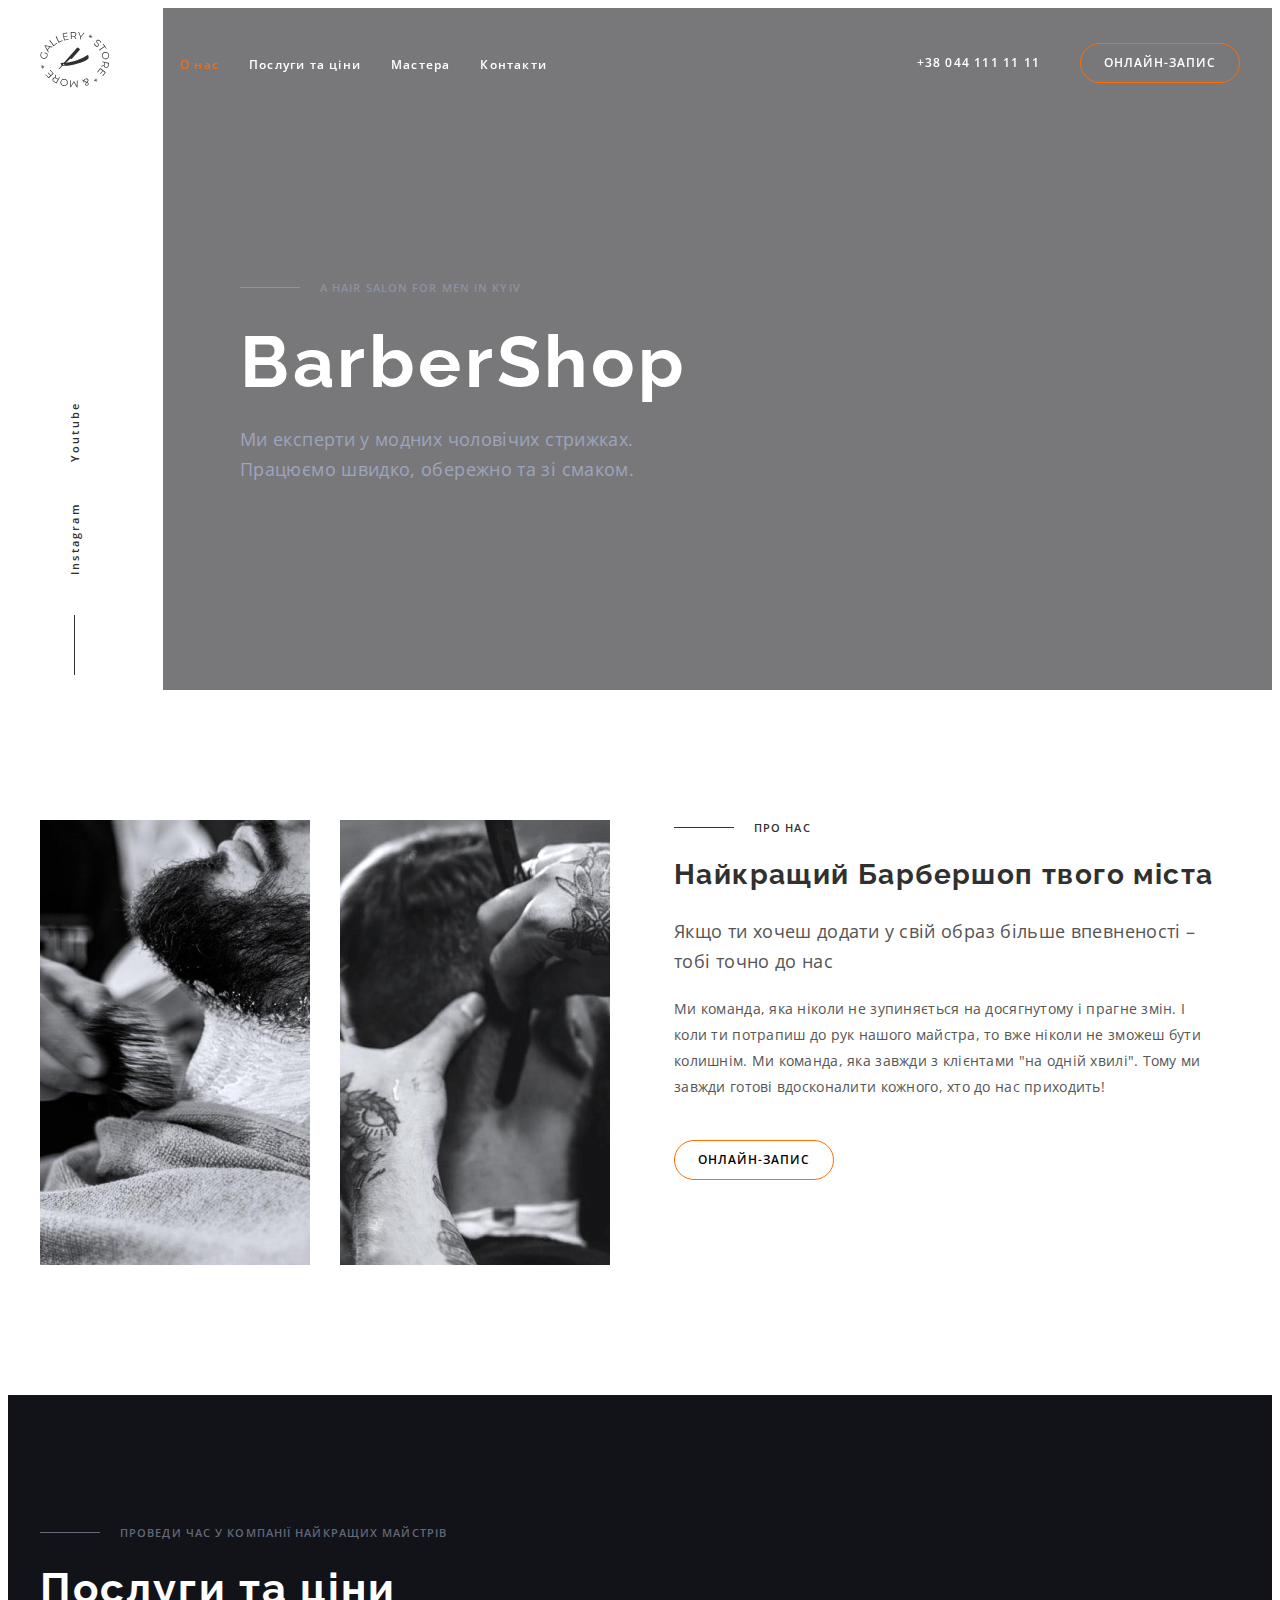
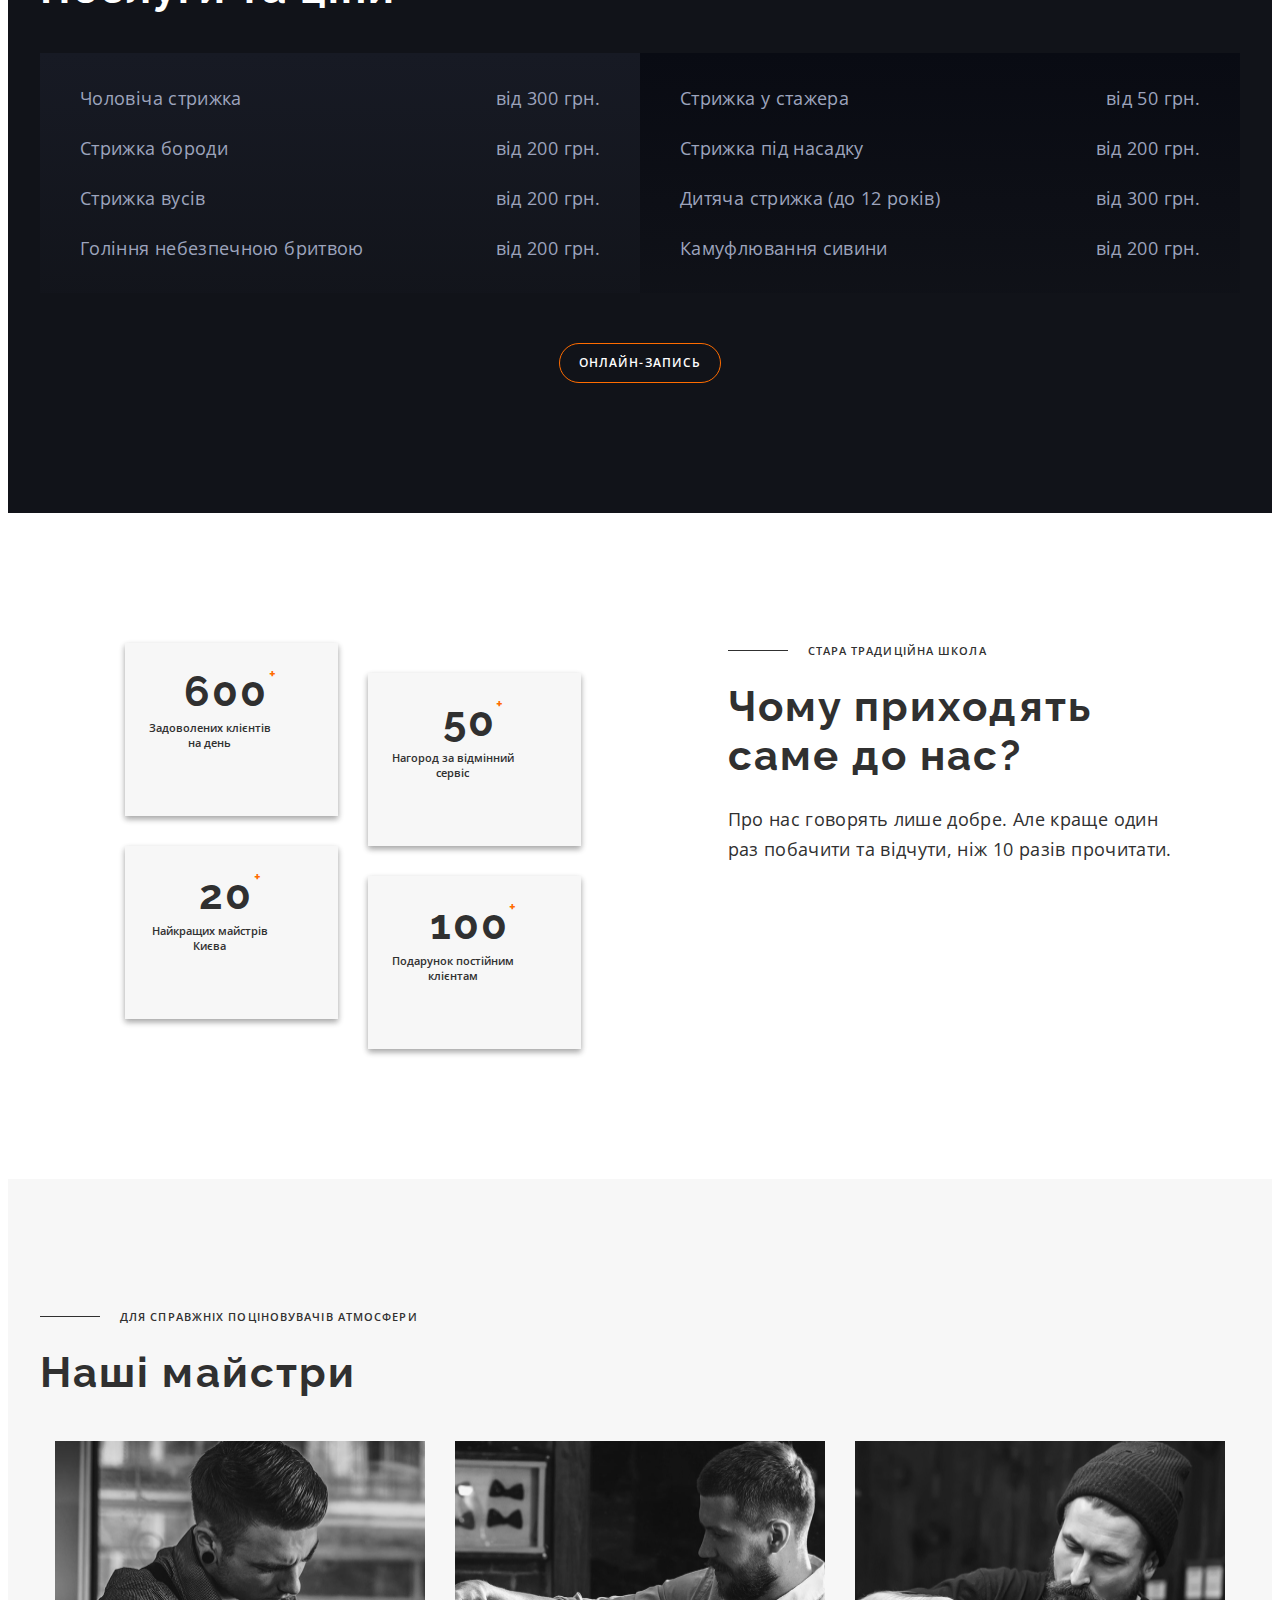
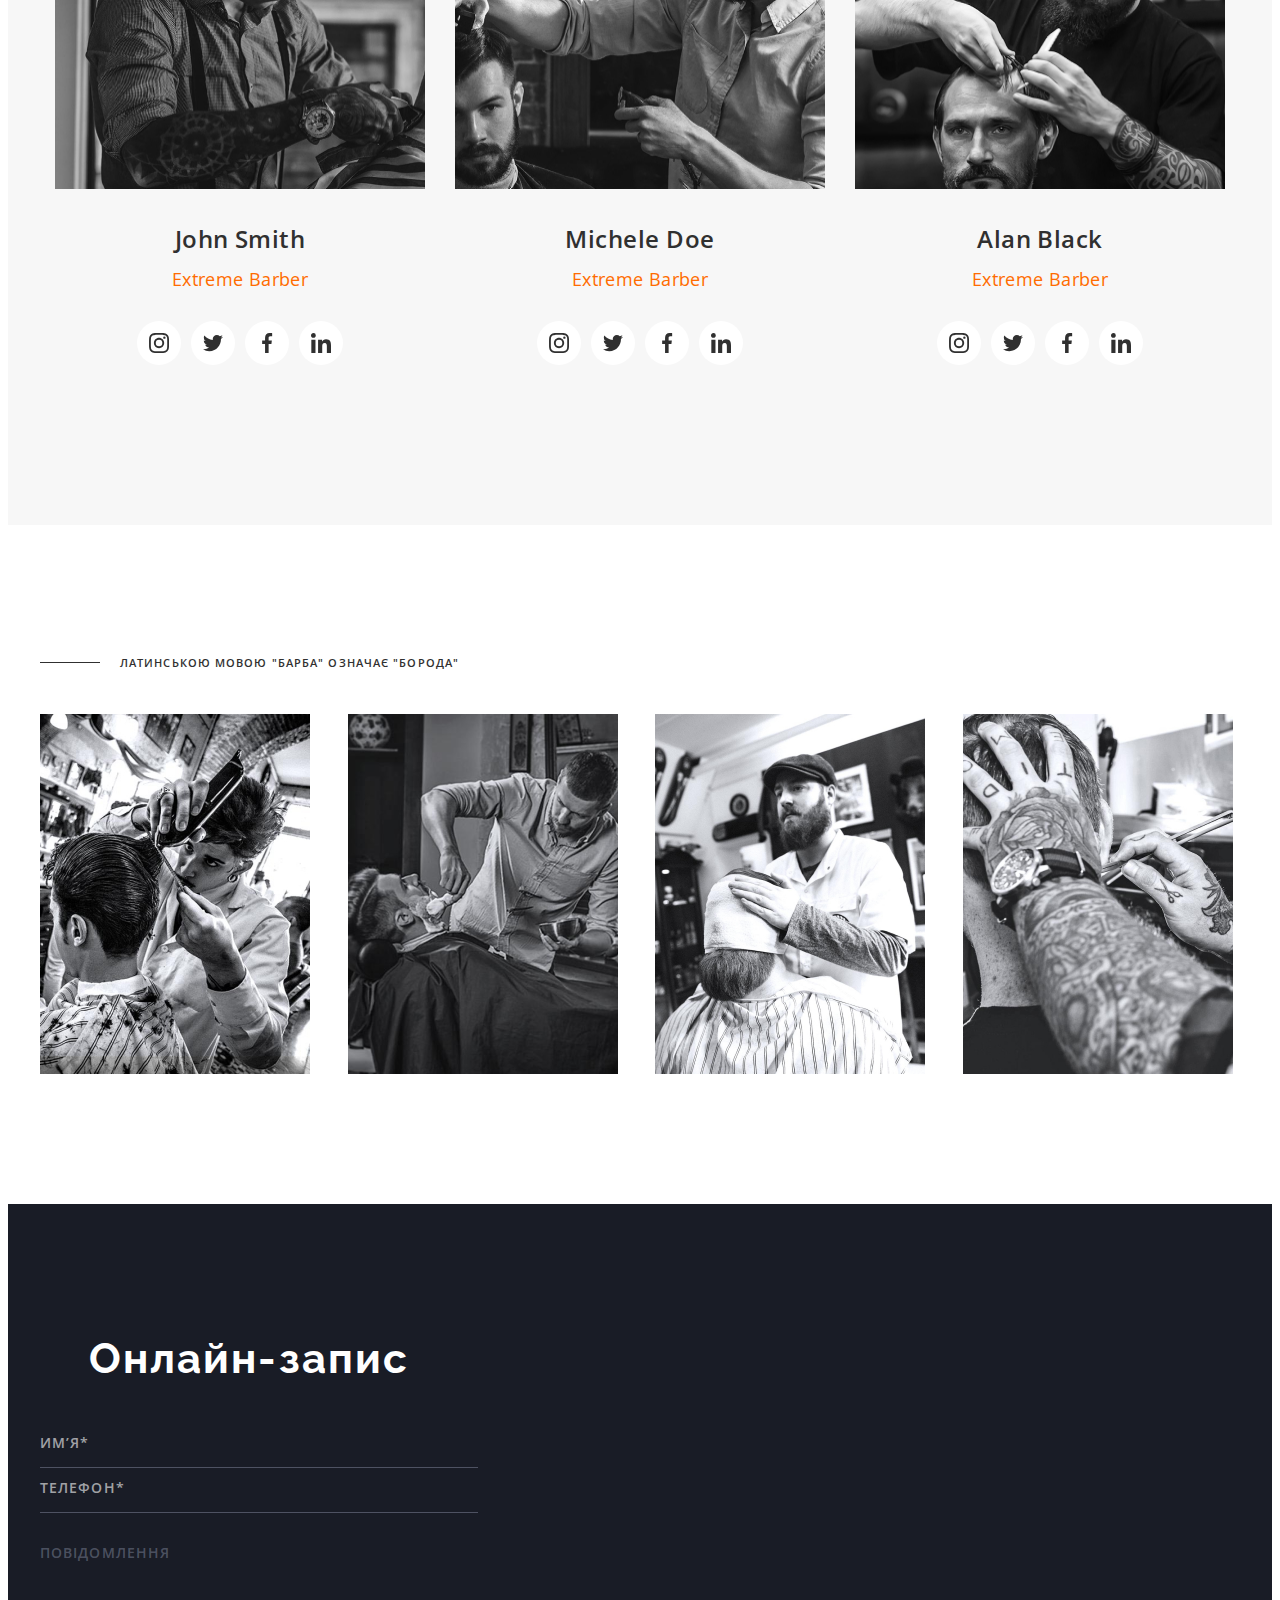
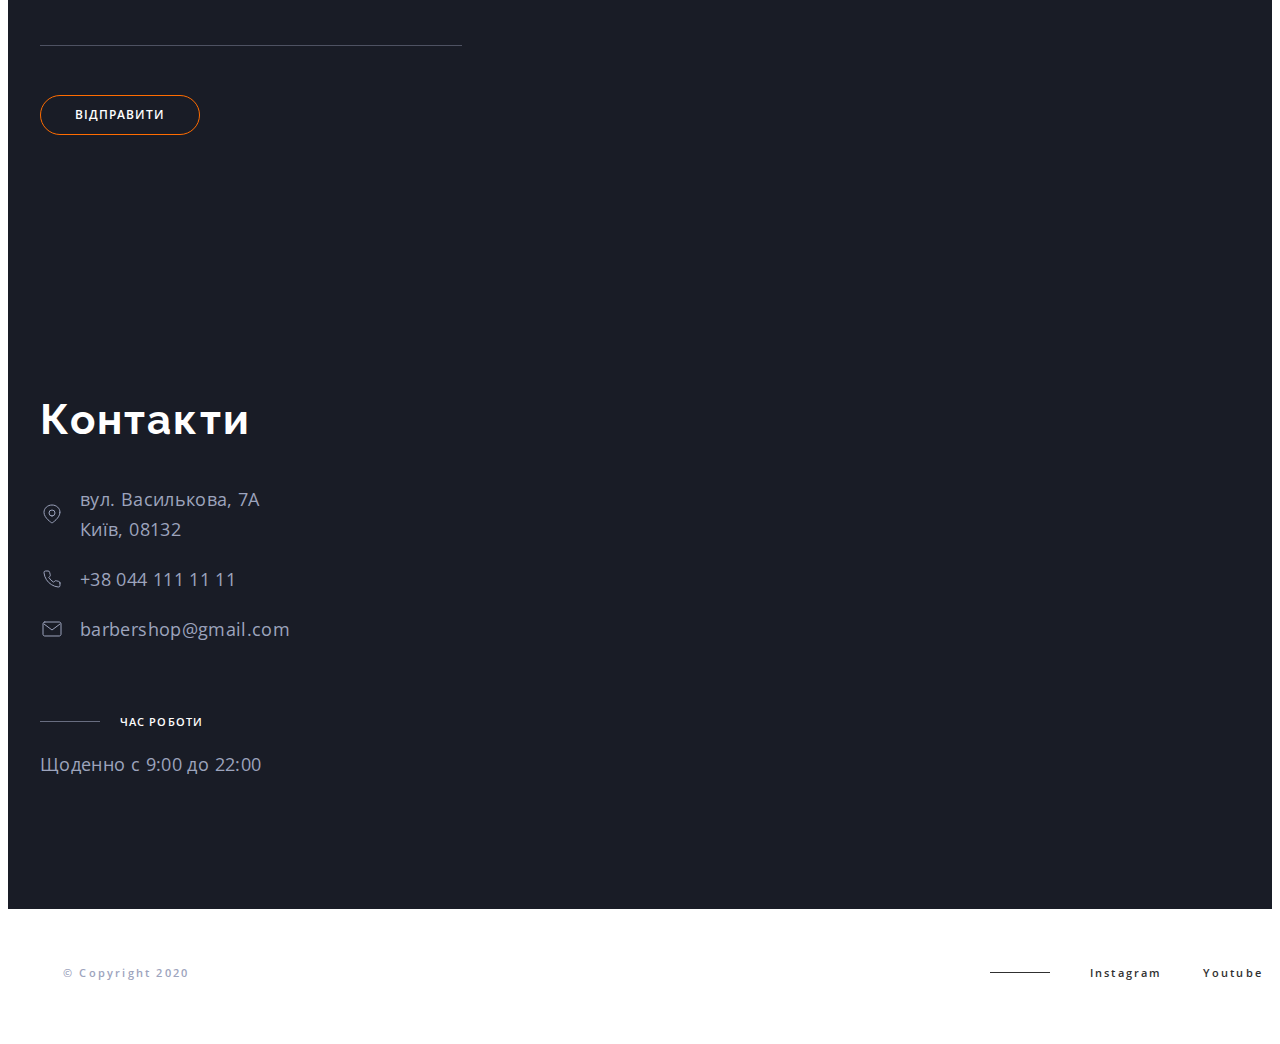
==== commit 7a71fdc0: "adaptive portfolio, masters, benefirs, footer" ====
--- a/index.html
+++ b/index.html
@@ -141,7 +141,7 @@
           </ul>
           <div class="about__content">
             <p class="about__uppertitle uppertitle uppertitle--mode-light">ПРО НАС</p>
-            <h2 class="about__title section-title section-title--mode-dark">
+            <h2 class="section-title section-title--mode-dark about__title">
               Найкращий Барбершоп твого&nbsp;міста
               <!-- &nbsp; -->
             </h2>
@@ -253,7 +253,7 @@
       </section>
 
       <!-- Ours masters section -->
-      <!-- <section class="masters" id="masters">
+      <section class="masters" id="masters">
         <div class="container">
           <p class="masters__uppertitle uppertitle uppertitle--mode-light">
             для справжніх поціновувачів атмосфери
@@ -465,10 +465,10 @@
             </li>
           </ul>
         </div>
-      </section> -->
+      </section>
 
       <!-- portfolio section-->
-      <!-- <section class="portfolio">
+      <section class="portfolio">
         <div class="container">
           <h2 hidden>Портфоліо</h2>
           <p class="uppertitle uppertitle--mode-light portfolio__uppertitle">
@@ -513,10 +513,10 @@
             </li>
           </ul>
         </div>
-      </section> -->
+      </section>
 
       <!-- contacts section-->
-      <!-- <section class="contacts" id="contacts">
+      <section class="contacts" id="contacts">
         <div class="container contacts__container">
           <div class="form-registration">
             <h2 class="section-title section-title--mode-light">Онлайн-запис</h2>
@@ -597,11 +597,11 @@
             </p>
           </div>
         </div>
-      </section> -->
+      </section>
     </main>
 
     <!--footer section -->
-    <!-- <footer class="footer">
+    <footer class="footer">
       <div class="container footer__container">
         <p class="footer__copyright">&#169; Copyright 2020</p>
         <ul class="social-list">
@@ -627,10 +627,10 @@
           </li>
         </ul>
       </div>
-    </footer> -->
+    </footer>
 
     <!-- Modal window -->
-    <!-- <div class="backdrop backdrop--is-hidden" data-modal>
+    <div class="backdrop backdrop--is-hidden" data-modal>
       <div class="modal">
         <button class="modal__close-btn" data-close-modal>
           <svg class="modal__close-icon" width="20" height="20">
@@ -678,7 +678,7 @@
           <button class="btn btn--animation modal-form__btn" type="submit">Відправити</button>
         </form>
       </div>
-    </div> -->
+    </div>
 
     <!--Mobile menu  -->
     <div class="mobile__overlay" data-menu>
@@ -721,7 +721,7 @@
       </div>
     </div>
     <script src="./js/header-scroll.js"></script>
-    <!-- <script src="./js/modal.js"></script> -->
+    <script src="./js/modal.js"></script>
     <script src="./js/menu.js"></script>
   </body>
 </html>
--- a/css/main.min.css
+++ b/css/main.min.css
@@ -1 +1 @@
-:root{--main-font: "Open Sans", sans-serif;--secondary-font: "Raleway", sans-serif;--main-txt-color: #303030;--secondary-txt-dark: rgba(157, 164, 189, 0.6);--secondary-txt-ligth: #9da4bd;--secondary-txt-grey: #555555;--accent-color: #ff6c00;--primary-white-color: #ffffff;--bg-dark: #191c26;--bg-grey: #f7f7f7;--bg-price: #111319;--indent: 30px;--items: 3;--anim-fast: 400ms ease-in-out}.visually-hidden{position:absolute;white-space:nowrap;width:1px;height:1px;overflow:hidden;border:0;padding:0;clip:rect(0 0 0 0);-webkit-clip-path:inset(50%);clip-path:inset(50%);margin:-1px}.contacts,.portfolio,.masters,.benefits,.price,.about{padding-top:84px;padding-bottom:84px}@media screen and (min-width: 768px){.contacts,.portfolio,.masters,.benefits,.price,.about{padding-top:100px;padding-bottom:100px}}@media screen and (min-width: 1200px){.contacts,.portfolio,.masters,.benefits,.price,.about{padding-top:130px;padding-bottom:130px}}.contacts__link,.nav__link,.header__phone,.mobile__link,.socials__link,.social-list__link,.logo{text-decoration:none;color:currentColor}.contacts__address,.portfolio__list,.benefits__list,.price__inner-list,.price__list,.about__list,.nav__list,.mobile__nav,.socials,.slider-controls,.social-list,.card-set{list-style:none;padding:0;margin:0}body{font-family:var(--main-font);color:var(--main-txt-color)}body.no-scroll{overflow:hidden;padding-right:calc(100vw - 100%)}h1,h2,h3,h4,h5,h6,p{margin:0}img{display:block}.btn{max-width:200px;min-width:160px;min-height:40px;padding:11px 19px;font-family:inherit;font-weight:600;font-size:12px;line-height:1.3333333333;letter-spacing:.09em;text-transform:uppercase;background:rgba(0,0,0,0);cursor:pointer;border:1px solid var(--accent-color);border-radius:25px;-webkit-transition:background-color var(--anim-fast),color var(--anim-fast);transition:background-color var(--anim-fast),color var(--anim-fast)}.btn:hover,.btn:focus{background-color:var(--accent-color);color:var(--primary-white-color)}.btn--mode-dark{color:var(--primary-white-color)}.btn--animation{position:relative;display:block;border:1px solid var(--accent-color);overflow:hidden;color:var(--primary-white-color)}.btn--animation:hover,.btn--animation:focus{-webkit-box-shadow:1px 1px 10px 5px rgba(255,108,0,.5);box-shadow:1px 1px 10px 5px rgba(255,108,0,.5);background-color:rgba(0,0,0,0)}.btn--animation::before{content:"";position:absolute;top:0;left:-100%;width:100%;height:100%;background:linear-gradient(120deg, transparent, rgba(255, 108, 0, 0.5), transparent);-webkit-transition:all,650ms;transition:all,650ms}.btn--animation:hover::before{left:100%}.card-set{display:-webkit-box;display:-ms-flexbox;display:flex;-ms-flex-wrap:wrap;flex-wrap:wrap;gap:var(--indent)}.card-set__item{-ms-flex-preferred-size:calc((100% - var(--indent)*(var(--items) - 1))/var(--items));flex-basis:calc((100% - var(--indent)*(var(--items) - 1))/var(--items))}.container{padding-left:15px;padding-right:15px;margin-left:auto;margin-right:auto}@media screen and (min-width: 480px){.container{width:480px}}@media screen and (min-width: 768px){.container{width:768px}}@media screen and (min-width: 1200px){.container{width:1200px}}.uppertitle{display:-webkit-box;display:-ms-flexbox;display:flex;-webkit-box-align:center;-ms-flex-align:center;align-items:center;gap:20px;font-weight:600;font-size:11px;line-height:1.3636363636;letter-spacing:.1em;text-transform:uppercase}.uppertitle::before{content:"";display:inline-block;height:1px;width:60px}.uppertitle--mode-light{color:var(--main-txt-color)}.uppertitle--mode-light::before{background-color:var(--main-txt-color)}.uppertitle--mode-dark{color:var(--secondary-txt-dark)}.uppertitle--mode-dark::before{background-color:var(--secondary-txt-dark)}.section-title{font-family:var(--secondary-font);font-size:28px;line-height:1.1666666667;letter-spacing:.05em}@media screen and (min-width: 1200px){.section-title{font-size:40px}}.section-title--mode-light{color:var(--primary-white-color);margin-bottom:40px}.section-title--mode-dark{margin-bottom:24px}.subtitle{font-size:16px;line-height:1.6666666667;letter-spacing:.02em;font-weight:400}@media screen and (min-width: 1200px){.subtitle{font-size:18px}}.main-title{margin-bottom:20px;font-family:var(--secondary-font);font-size:48px;line-height:1.1805555556;letter-spacing:.05em;color:var(--primary-white-color)}@media screen and (min-width: 1200px){.main-title{font-size:72px}}.logo{color:var(--primary-white-color);-webkit-transition:color var(--anim-fast);transition:color var(--anim-fast)}@media screen and (min-width: 768px){.logo{color:var(--main-txt-color)}}.logo:hover,.logo:focus{color:var(--accent-color)}.logo--white{color:var(--primary-white-color)}.logo__icon{fill:currentColor}.social-list{display:-webkit-box;display:-ms-flexbox;display:flex;-webkit-box-align:center;-ms-flex-align:center;align-items:center;gap:40px}.social-list::before{content:"";display:block;width:60px;height:1px;background-color:var(--main-txt-color)}.social-list--rotate{-webkit-transform:rotate(-90deg) translateY(27px);transform:rotate(-90deg) translateY(27px);-webkit-transform-origin:top left;transform-origin:top left}.social-list__link{display:-webkit-box;display:-ms-flexbox;display:flex;font-weight:600;font-size:11px;line-height:1.3636363636;letter-spacing:.2em;-webkit-transition:color var(--anim-fast);transition:color var(--anim-fast)}.social-list__link:hover,.social-list__link:focus{color:var(--accent-color)}.slider-controls{display:none}@media screen and (min-width: 768px){.slider-controls{position:absolute;right:0;bottom:40px;display:-webkit-box;display:-ms-flexbox;display:flex;gap:26px;-webkit-box-align:center;-ms-flex-align:center;align-items:center}}.slider-controls__btn{display:none}@media screen and (min-width: 768px){.slider-controls__btn{width:60px;padding:0;padding-bottom:8px;font-weight:600;font-size:11px;line-height:1.3636363636;letter-spacing:.1em;color:var(--primary-white-color);text-align:right;background-color:rgba(0,0,0,0);border:none;border-bottom:1px solid var(--primary-white-color);cursor:pointer}}.slider-controls__btn.disabled{border-bottom:1px solid rgba(157,164,189,.6);color:rgba(157,164,189,.6);text-align:left}.pagination{position:absolute;top:50%;right:0}.pagination__item{display:none}@media screen and (min-width: 1200px){.pagination__item{margin-bottom:12px;margin-left:auto;width:8px;height:2px;background-color:var(--secondary-txt-dark)}.pagination__item:last-child{margin-bottom:0}.pagination__item.active{background-color:var(--primary-white-color);width:18px}}.socials{display:-webkit-box;display:-ms-flexbox;display:flex;-webkit-box-pack:center;-ms-flex-pack:center;justify-content:center;gap:10px}.socials__link{display:-webkit-box;display:-ms-flexbox;display:flex;-webkit-box-align:center;-ms-flex-align:center;align-items:center;-webkit-box-pack:center;-ms-flex-pack:center;justify-content:center;width:44px;height:44px;background-color:var(--primary-white-color);border-radius:50%;color:var(--main-txt-color);-webkit-transition:color var(--anim-fast),-webkit-box-shadow var(--anim-fast);transition:color var(--anim-fast),-webkit-box-shadow var(--anim-fast);transition:color var(--anim-fast),box-shadow var(--anim-fast);transition:color var(--anim-fast),box-shadow var(--anim-fast),-webkit-box-shadow var(--anim-fast)}.socials__link:hover,.socials__link:focus{color:var(--accent-color);-webkit-box-shadow:rgba(0,0,0,.19) 0px 10px 20px,rgba(0,0,0,.23) 0px 6px 6px;box-shadow:rgba(0,0,0,.19) 0px 10px 20px,rgba(0,0,0,.23) 0px 6px 6px}.socials__icon{fill:currentColor}.form-registration{width:560px}.form-registration__wrap{display:-webkit-box;display:-ms-flexbox;display:flex;gap:var(--indent);-webkit-box-align:center;-ms-flex-align:center;align-items:center;margin-bottom:44px}.form-registration__group{position:relative}.form-registration__group:first-child{-ms-flex-preferred-size:270px;flex-basis:270px}.form-registration__group:last-child{-ms-flex-preferred-size:260px;flex-basis:260px}.form-registration__input{width:100%;height:24px;background-color:rgba(0,0,0,0);border:none;outline:rgba(0,0,0,0);border-bottom:1px solid rgba(157,164,189,.4);color:var(--primary-white-color);font-size:14px;-webkit-transition:border-color var(--anim-fast);transition:border-color var(--anim-fast)}.form-registration__input:not(:-moz-placeholder-shown){border-bottom:1px solid var(--primary-white-color)}.form-registration__input:not(:-ms-input-placeholder){border-bottom:1px solid var(--primary-white-color)}.form-registration__input:focus,.form-registration__input:not(:placeholder-shown){border-bottom:1px solid var(--primary-white-color)}.form-registration__input:hover{border-bottom:1px solid var(--accent-color)}.form-registration__input::-webkit-input-placeholder{color:rgba(0,0,0,0);-webkit-transition:color var(--anim-fast);transition:color var(--anim-fast)}.form-registration__input::-moz-placeholder{color:rgba(0,0,0,0);-moz-transition:color var(--anim-fast);transition:color var(--anim-fast)}.form-registration__input:-ms-input-placeholder{color:rgba(0,0,0,0);-ms-transition:color var(--anim-fast);transition:color var(--anim-fast)}.form-registration__input::-ms-input-placeholder{color:rgba(0,0,0,0);-ms-transition:color var(--anim-fast);transition:color var(--anim-fast)}.form-registration__input::placeholder{color:rgba(0,0,0,0);-webkit-transition:color var(--anim-fast);transition:color var(--anim-fast)}.form-registration__input:focus::-webkit-input-placeholder{color:rgba(157,164,189,.4)}.form-registration__input:focus::-moz-placeholder{color:rgba(157,164,189,.4)}.form-registration__input:focus:-ms-input-placeholder{color:rgba(157,164,189,.4)}.form-registration__input:focus::-ms-input-placeholder{color:rgba(157,164,189,.4)}.form-registration__input:focus::placeholder{color:rgba(157,164,189,.4)}.form-registration__input:valid:required:not(:-moz-placeholder-shown){border-bottom:1px solid green}.form-registration__input:valid:required:not(:-ms-input-placeholder){border-bottom:1px solid green}.form-registration__input:valid:required:not(:placeholder-shown){border-bottom:1px solid green}.form-registration__input:not(:-moz-placeholder-shown)+.form-registration__label{transform:translateY(-20px) scale(0.8);color:var(--primary-white-color)}.form-registration__input:not(:-ms-input-placeholder)+.form-registration__label{transform:translateY(-20px) scale(0.8);color:var(--primary-white-color)}.form-registration__input:focus+.form-registration__label,.form-registration__input:not(:placeholder-shown)+.form-registration__label{-webkit-transform:translateY(-20px) scale(0.8);transform:translateY(-20px) scale(0.8);color:var(--primary-white-color)}.form-registration__label{position:absolute;top:0;left:0;-webkit-transform-origin:top left;transform-origin:top left;-webkit-transition:transformvar var(--anim-fast),color var(--anim-fast);transition:transformvar var(--anim-fast),color var(--anim-fast);font-size:14px;font-style:normal;font-weight:600;line-height:1.3636363636;letter-spacing:1.1px;text-transform:uppercase;color:rgba(255,255,255,.6)}.form-registration__message{width:100%;height:84px;background-color:rgba(0,0,0,0);border:none;border-bottom:1px solid rgba(157,164,189,.4);resize:none;margin-bottom:44px;outline:rgba(0,0,0,0);font-size:12px;color:var(--primary-white-color)}.form-registration__message:hover{border-bottom:1px solid var(--accent-color)}.form-registration__text{position:absolute;left:0;top:-130px;-webkit-transform-origin:top left;transform-origin:top left;-webkit-transition:transformvar var(--anim-fast),color var(--anim-fast);transition:transformvar var(--anim-fast),color var(--anim-fast);font-size:14px;font-style:normal;font-weight:600;line-height:1.3636363636;letter-spacing:1.1px;text-transform:uppercase;color:rgba(157,164,189,.4)}.backdrop{position:fixed;top:0;left:0;width:100%;height:100%;background-color:rgba(0,0,0,.3);z-index:200;-webkit-transition:opacity 600ms ease-out,visibility 600ms ease-out;transition:opacity 600ms ease-out,visibility 600ms ease-out}.backdrop--is-hidden{opacity:0;visibility:hidden;pointer-events:none}.modal{display:block;position:absolute;top:50%;left:50%;-webkit-transform:translate(-50%, -50%);transform:translate(-50%, -50%);width:420px;height:520px;padding:35px 25px;border-radius:35px 0 35px 0;background-color:var(--bg-dark)}.modal__close-btn{position:absolute;display:-webkit-box;display:-ms-flexbox;display:flex;-webkit-box-align:center;-ms-flex-align:center;align-items:center;-webkit-box-pack:center;-ms-flex-pack:center;justify-content:center;right:10px;top:10px;width:30px;height:30px;padding:0;border-radius:50%;background-color:rgba(0,0,0,0);cursor:pointer;border:1px solid var(--accent-color)}.modal__close-btn:hover,.modal__close-btn:focus{background-color:var(--accent-color)}.modal__close-icon{fill:var(--primary-white-color)}.modal-form__title{margin-bottom:25px;text-align:center;font-weight:700;font-size:20px;line-height:1.15;letter-spacing:.03em;color:var(--primary-white-color)}.modal-form__label{width:100%;margin-bottom:5px;font-size:12px;font-style:normal;font-weight:600;line-height:1.3636363636;letter-spacing:1.1px;text-transform:uppercase;color:rgba(157,164,189,.4)}.modal-form__input{width:100%;height:24px;margin-bottom:20px;padding:10px;background-color:rgba(0,0,0,0);border:none;outline:rgba(0,0,0,0);border-bottom:1px solid rgba(157,164,189,.4);color:var(--primary-white-color);font-size:14px;-webkit-transition:border-color var(--anim-fast);transition:border-color var(--anim-fast)}.modal-form__input:hover{border-bottom:1px solid var(--accent-color)}.modal-form__input:not(:-moz-placeholder-shown){border-bottom:1px solid var(--primary-white-color)}.modal-form__input:not(:-ms-input-placeholder){border-bottom:1px solid var(--primary-white-color)}.modal-form__input:focus,.modal-form__input:not(:placeholder-shown){border-bottom:1px solid var(--primary-white-color)}.modal-form__input::-webkit-input-placeholder{color:rgba(0,0,0,0);-webkit-transition:color var(--anim-fast);transition:color var(--anim-fast)}.modal-form__input::-moz-placeholder{color:rgba(0,0,0,0);-moz-transition:color var(--anim-fast);transition:color var(--anim-fast)}.modal-form__input:-ms-input-placeholder{color:rgba(0,0,0,0);-ms-transition:color var(--anim-fast);transition:color var(--anim-fast)}.modal-form__input::-ms-input-placeholder{color:rgba(0,0,0,0);-ms-transition:color var(--anim-fast);transition:color var(--anim-fast)}.modal-form__input::placeholder{color:rgba(0,0,0,0);-webkit-transition:color var(--anim-fast);transition:color var(--anim-fast)}.modal-form__input:focus::-webkit-input-placeholder{color:rgba(157,164,189,.4)}.modal-form__input:focus::-moz-placeholder{color:rgba(157,164,189,.4)}.modal-form__input:focus:-ms-input-placeholder{color:rgba(157,164,189,.4)}.modal-form__input:focus::-ms-input-placeholder{color:rgba(157,164,189,.4)}.modal-form__input:focus::placeholder{color:rgba(157,164,189,.4)}.modal-form__input:valid:required:not(:-moz-placeholder-shown){border-bottom:1px solid green}.modal-form__input:valid:required:not(:-ms-input-placeholder){border-bottom:1px solid green}.modal-form__input:valid:required:not(:placeholder-shown){border-bottom:1px solid green}.modal-form__message{width:100%;height:90px;margin-bottom:34px;background-color:rgba(0,0,0,0);border:none;border-bottom:1px solid rgba(157,164,189,.4);resize:none;outline:rgba(0,0,0,0);font-size:12px;color:var(--primary-white-color)}.modal-form__message:hover{border-bottom:1px solid var(--accent-color)}.modal-form__label{margin-bottom:10px;font-size:12px;font-style:normal;font-weight:600;line-height:1.3636363636;letter-spacing:1.1px;text-transform:uppercase;color:rgba(157,164,189,.4)}.modal-form__desc{display:block;text-align:center;margin-bottom:44px;font-weight:700;font-size:18px;line-height:1.15;letter-spacing:.03em;color:var(--accent-color)}.modal-form__btn{margin:auto}.mobile__btn{display:-webkit-inline-box;display:-ms-inline-flexbox;display:inline-flex;-webkit-box-align:center;-ms-flex-align:center;align-items:center;justify-items:center;width:40px;height:40px;background-color:rgba(0,0,0,0);border:none;cursor:pointer}@media screen and (min-width: 767px){.mobile__btn{display:none}}.mobile__overlay .mobile__btn{position:absolute;top:48px;right:30px}.mobile__overlay{position:fixed;top:0;left:0;width:100%;height:100%;z-index:100;background-color:rgba(25,28,38,.2);-webkit-box-shadow:0px 4px 8px rgba(0,0,0,.04),0px 2px 4px rgba(0,0,0,.08),0px 1px 3px rgba(0,0,0,.16);box-shadow:0px 4px 8px rgba(0,0,0,.04),0px 2px 4px rgba(0,0,0,.08),0px 1px 3px rgba(0,0,0,.16);opacity:0;pointer-events:none;visibility:hidden}@media screen and (min-width: 768px){.mobile__overlay{display:none}}.mobile__overlay.is-open{opacity:1;pointer-events:initial;visibility:visible}.mobile__container{max-width:337px;margin-left:auto;display:-webkit-box;display:-ms-flexbox;display:flex;-webkit-box-orient:vertical;-webkit-box-direction:normal;-ms-flex-direction:column;flex-direction:column;background-color:var(--primary-white-color);height:100%;padding:118px 40px;-webkit-transform:translateX(100%);transform:translateX(100%)}.mobile__overlay.is-open .mobile__container{-webkit-transform:translateX(0);transform:translateX(0)}.mobile__nav{margin-bottom:auto}.header{position:fixed;top:0;left:0;width:100%;z-index:100;-webkit-transition:background-color var(--anim-fast),-webkit-backdrop-filter var(--anim-fast);transition:background-color var(--anim-fast),-webkit-backdrop-filter var(--anim-fast);transition:background-color var(--anim-fast),backdrop-filter var(--anim-fast);transition:background-color var(--anim-fast),backdrop-filter var(--anim-fast),-webkit-backdrop-filter var(--anim-fast)}.header--no-transparency{background-color:rgba(29,30,32,.4);-webkit-backdrop-filter:blur(5px);backdrop-filter:blur(5px)}.header__container{display:-webkit-box;display:-ms-flexbox;display:flex;-webkit-box-align:center;-ms-flex-align:center;align-items:center}.header__logo{margin-right:auto;padding-top:40px;padding-bottom:40px}@media screen and (min-width: 768px){.header__logo{padding-top:32px;padding-bottom:32px;margin-right:64px}}@media screen and (min-width: 1200px){.header__logo{margin-right:71px}}.header__phone{margin-right:40px;padding-top:52px;padding-bottom:52px;font-weight:600;font-size:12px;line-height:1.3333333333;letter-spacing:.1em;color:var(--primary-white-color);-webkit-transition:color var(--anim-fast);transition:color var(--anim-fast)}@media screen and (max-width: 1199px){.header__phone{display:none}}.header__phone:hover,.header__phone:focus{color:var(--accent-color)}@media screen and (max-width: 767px){.header__btn{display:none}}.nav{display:none}@media screen and (min-width: 768px){.nav{display:block;margin-right:auto}}.nav__list{display:-webkit-box;display:-ms-flexbox;display:flex;gap:24px}@media screen and (min-width: 1200px){.nav__list{gap:var(--indent)}}.nav__link{padding-top:52px;padding-bottom:52px;font-weight:600;font-size:12px;line-height:1.3333333333;letter-spacing:.1em;color:var(--primary-white-color);-webkit-transition:color var(--anim-fast);transition:color var(--anim-fast)}.nav__link:hover,.nav__link:focus{color:var(--accent-color)}.nav__link--current{color:var(--accent-color)}.hero{max-width:1280px;margin-left:auto;margin-right:auto;background-image:linear-gradient(to right, rgb(255, 255, 255) 155px, rgba(25, 28, 38, 0.2) 155px);background-color:rgba(34,32,32,.5)}@media screen and (min-width: 768px){.hero__container{display:-webkit-box;display:-ms-flexbox;display:flex}}.hero__left-side{display:none}@media screen and (min-width: 768px){.hero__left-side{display:-webkit-box;display:-ms-flexbox;display:flex;-webkit-box-align:end;-ms-flex-align:end;align-items:flex-end;-ms-flex-preferred-size:100px;flex-basis:100px;max-width:100px}}.hero__right-side{position:relative;-webkit-box-flex:1;-ms-flex-positive:1;flex-grow:1;padding-top:208px;padding-bottom:183px}@media screen and (min-width: 768px){.hero__right-side{padding-top:272px;padding-bottom:245px;padding-left:120px}}@media screen and (min-width: 1200px){.hero__right-side{padding-bottom:206px;padding-left:100px}}.hero__uppertitle{margin-bottom:24px}.hero__desc{width:306px;font-size:16px;line-height:1.6666666667;letter-spacing:.02em;color:var(--secondary-txt-ligth)}@media screen and (min-width: 1200px){.hero__desc{width:500px;font-size:18px}}@media screen and (min-width: 768px){.about__container{display:-webkit-box;display:-ms-flexbox;display:flex;gap:30px}}@media screen and (min-width: 768px)and (min-width: 1200px){.about__container{gap:64px}}.about__list{display:none}@media screen and (min-width: 768px){.about__list{display:-webkit-box;display:-ms-flexbox;display:flex;-webkit-box-orient:vertical;-webkit-box-direction:normal;-ms-flex-direction:column;flex-direction:column;gap:var(--indent)}}@media screen and (min-width: 1200px){.about__list{-webkit-box-orient:horizontal;-webkit-box-direction:normal;-ms-flex-direction:row;flex-direction:row}}.about__content{-ms-flex-preferred-size:380px;flex-basis:380px}@media screen and (min-width: 1200px){.about__content{-ms-flex-preferred-size:540px;flex-basis:540px}}.about__uppertitle{margin-bottom:20px}@media screen and (min-width: 1200px){.about__uppertitle{margin-bottom:24px}}@media screen and (max-width: 1199px){.about__title{max-width:380px}}.about__subtitle{color:var(--secondary-txt-grey);margin-bottom:20px}.about__desc{margin-bottom:40px;font-size:14px;line-height:1.8571428571;letter-spacing:.02em;color:var(--secondary-txt-grey)}.price{max-width:1270px;margin-left:auto;margin-right:auto;background-color:var(--bg-price);background-repeat:no-repeat;background-position:center;background-size:cover}.price__uppertitle{margin-bottom:24px}.price__list{margin-bottom:50px}.price__items{padding:30px}@media screen and (min-width: 768px){.price__items{-ms-flex-preferred-size:50%;flex-basis:50%;padding:30px 40px}}.price__items:nth-child(1){background-image:-webkit-gradient(linear, left top, left bottom, from(#171a24), to(rgba(23, 26, 36, 0.2)));background-image:linear-gradient(180deg, #171a24 0%, rgba(23, 26, 36, 0.2) 100%)}.price__items:nth-child(2){background-image:-webkit-gradient(linear, left top, left bottom, from(#090b13), to(rgba(9, 11, 19, 0.2)));background-image:linear-gradient(180deg, #090b13 0%, rgba(9, 11, 19, 0.2) 100%)}.price__inner-list{color:var(--secondary-txt-ligth)}.price__inner-item{display:-webkit-box;display:-ms-flexbox;display:flex;-webkit-box-pack:justify;-ms-flex-pack:justify;justify-content:space-between;font-size:14px;line-height:1.6666666667;letter-spacing:.02em;margin-bottom:20px}@media screen and (min-width: 768px){.price__inner-item{font-size:18px}}.price__inner-item:last-child{margin-bottom:0}.price__btn{display:block;margin:0 auto}.benefits__container{display:-webkit-box;display:-ms-flexbox;display:flex;-webkit-box-orient:vertical;-webkit-box-direction:reverse;-ms-flex-direction:column-reverse;flex-direction:column-reverse}@media screen and (min-width: 1200px){.benefits__container{display:-webkit-box;display:-ms-flexbox;display:flex}}.benefits__list{display:-webkit-box;display:-ms-flexbox;display:flex;-ms-flex-wrap:wrap;flex-wrap:wrap;-webkit-box-pack:center;-ms-flex-pack:center;justify-content:center;-webkit-box-align:end;-ms-flex-align:end;align-items:flex-end;margin:0 auto}@media screen and (min-width: 768px){.benefits__list{width:700px}}.benefits__item{width:193px;height:133px;padding:20px;text-align:center;background-color:var(--bg-grey);-webkit-box-shadow:rgba(0,0,0,.16) 0px 3px 6px,rgba(0,0,0,.23) 0px 3px 6px;box-shadow:rgba(0,0,0,.16) 0px 3px 6px,rgba(0,0,0,.23) 0px 3px 6px}@media screen and (min-width: 768px){.benefits__item{width:210px;padding:20px}}.benefits__item:nth-child(2n+1){margin-bottom:30px;margin-right:30px}.benefits__quantity{display:-webkit-box;display:-ms-flexbox;display:flex;-webkit-box-pack:center;-ms-flex-pack:center;justify-content:center;font-weight:700;font-size:42px;line-height:57px;text-align:center;letter-spacing:.05em}.benefits__quantity::after{content:"+";font-weight:600;font-size:16px;line-height:22px;text-align:center;color:var(--accent-color)}.benefits__desc{width:130px;font-size:11px;font-weight:600;line-height:normal;text-align:center}.benefits__content{margin-bottom:44px}.benefits__uppertitle{margin-bottom:24px}.masters{background-color:var(--bg-grey)}.masters__uppertitle{margin-bottom:24px}.masters__title{margin-bottom:44px}.masters__wrapper{padding-top:30px;padding-bottom:30px;padding-left:5px;padding-right:5px;text-align:center}.master__subtitle{margin-bottom:8px;font-size:24px;line-height:1.6666666667;letter-spacing:.02em;font-weight:600}.master__desc{margin-bottom:30px;font-size:18px;line-height:1.3571428571;letter-spacing:.02em;color:var(--accent-color)}.portfolio__uppertitle{margin-bottom:44px}.portfolio__list{--items: 4}.contacts{max-width:1280px;margin-left:auto;margin-right:auto;background-color:var(--bg-dark);background-image:url(../images/contacts/contacts-bg.png);background-repeat:no-repeat;background-position:top 0 left calc(50% + 328px)}.contacts__container{display:-webkit-box;display:-ms-flexbox;display:flex}.contacts__group{-ms-flex-preferred-size:50%;flex-basis:50%;padding-left:100px}.contacts__address{font-style:inherit;color:var(--secondary-txt-ligth)}.contacts__subtitle{display:-webkit-box;display:-ms-flexbox;display:flex;gap:20px;-webkit-box-align:center;-ms-flex-align:center;align-items:center;font-weight:600;font-size:11px;line-height:15px;letter-spacing:.1em;text-transform:uppercase;color:var(--primary-white-color);margin-bottom:20px}.contacts__subtitle::before{content:"";display:inline-block;width:60px;height:1px;background-color:var(--secondary-txt-dark)}.contacts__address{margin-bottom:70px}.contacts__item{margin-bottom:20px}.contacts__item:last-child{margin-bottom:0px}.contacts__time{color:var(--secondary-txt-ligth);margin-bottom:0px}.contacts__link{display:-webkit-box;display:-ms-flexbox;display:flex;-webkit-box-align:center;-ms-flex-align:center;align-items:center;gap:16px}.contacts__link:hover,.contacts__link:focus{color:var(--accent-color)}.footer{min-height:127px;-webkit-box-align:center;-ms-flex-align:center;align-items:center}.footer__container{display:-webkit-box;display:-ms-flexbox;display:flex;-webkit-box-align:center;-ms-flex-align:center;align-items:center;padding-left:55px;padding-right:55px}.footer__copyright{font-weight:600;font-size:11px;line-height:1.3636363636;letter-spacing:.2em;color:var(--secondary-txt-ligth);margin-right:auto}.footer__link{padding-top:56px;padding-bottom:56px}/*# sourceMappingURL=main.min.css.map */+:root{--main-font: "Open Sans", sans-serif;--secondary-font: "Raleway", sans-serif;--main-txt-color: #303030;--secondary-txt-dark: rgba(157, 164, 189, 0.6);--secondary-txt-ligth: #9da4bd;--secondary-txt-grey: #555555;--accent-color: #ff6c00;--primary-white-color: #ffffff;--bg-dark: #191c26;--bg-grey: #f7f7f7;--bg-price: #111319;--indent: 30px;--items: 3;--anim-fast: 400ms ease-in-out}.visually-hidden{position:absolute;white-space:nowrap;width:1px;height:1px;overflow:hidden;border:0;padding:0;clip:rect(0 0 0 0);-webkit-clip-path:inset(50%);clip-path:inset(50%);margin:-1px}.contacts__group,.portfolio,.masters,.benefits,.price,.about,.form-registration{padding-top:84px;padding-bottom:84px}@media screen and (min-width: 768px){.contacts__group,.portfolio,.masters,.benefits,.price,.about,.form-registration{padding-top:100px;padding-bottom:100px}}@media screen and (min-width: 1200px){.contacts__group,.portfolio,.masters,.benefits,.price,.about,.form-registration{padding-top:130px;padding-bottom:130px}}.contacts__link,.nav__link,.header__phone,.mobile__link,.socials__link,.social-list__link,.logo{text-decoration:none;color:currentColor}.contacts__address,.portfolio__list,.benefits__list,.price__inner-list,.price__list,.about__list,.nav__list,.mobile__nav,.socials,.slider-controls,.social-list,.card-set{list-style:none;padding:0;margin:0}body{font-family:var(--main-font);color:var(--main-txt-color)}body.no-scroll{overflow:hidden;padding-right:calc(100vw - 100%)}h1,h2,h3,h4,h5,h6,p{margin:0}img{display:block}.btn{max-width:200px;min-width:160px;min-height:40px;padding:11px 19px;font-family:inherit;font-weight:600;font-size:12px;line-height:1.3333333333;letter-spacing:.09em;text-transform:uppercase;background:rgba(0,0,0,0);cursor:pointer;border:1px solid var(--accent-color);border-radius:25px;-webkit-transition:background-color var(--anim-fast),color var(--anim-fast);transition:background-color var(--anim-fast),color var(--anim-fast)}.btn:hover,.btn:focus{background-color:var(--accent-color);color:var(--primary-white-color)}.btn--mode-dark{color:var(--primary-white-color)}.btn--animation{position:relative;display:block;border:1px solid var(--accent-color);overflow:hidden;color:var(--primary-white-color)}.btn--animation:hover,.btn--animation:focus{-webkit-box-shadow:1px 1px 10px 5px rgba(255,108,0,.5);box-shadow:1px 1px 10px 5px rgba(255,108,0,.5);background-color:rgba(0,0,0,0)}.btn--animation::before{content:"";position:absolute;top:0;left:-100%;width:100%;height:100%;background:linear-gradient(120deg, transparent, rgba(255, 108, 0, 0.5), transparent);-webkit-transition:all,650ms;transition:all,650ms}.btn--animation:hover::before{left:100%}.card-set{display:-webkit-box;display:-ms-flexbox;display:flex;-ms-flex-wrap:wrap;flex-wrap:wrap;gap:var(--indent);-webkit-box-pack:center;-ms-flex-pack:center;justify-content:center}.card-set__item{-ms-flex-preferred-size:calc((100% - var(--indent)*(var(--items) - 1))/var(--items));flex-basis:calc((100% - var(--indent)*(var(--items) - 1))/var(--items))}@media screen and (min-width: 768px){.card-set__item{--items: 2}}@media screen and (min-width: 1200px){.card-set__item{--items: 4}}.container{padding-left:15px;padding-right:15px;margin-left:auto;margin-right:auto}@media screen and (min-width: 480px){.container{width:480px}}@media screen and (min-width: 768px){.container{width:768px}}@media screen and (min-width: 1200px){.container{width:1200px}}.uppertitle{display:-webkit-box;display:-ms-flexbox;display:flex;-webkit-box-align:center;-ms-flex-align:center;align-items:center;gap:20px;font-weight:600;font-size:11px;line-height:1.3636363636;letter-spacing:.1em;text-transform:uppercase}.uppertitle::before{content:"";display:inline-block;height:1px;width:60px}.uppertitle--mode-light{color:var(--main-txt-color)}.uppertitle--mode-light::before{background-color:var(--main-txt-color)}.uppertitle--mode-dark{color:var(--secondary-txt-dark)}.uppertitle--mode-dark::before{background-color:var(--secondary-txt-dark)}.section-title{font-family:var(--secondary-font);font-size:28px;line-height:1.1666666667;letter-spacing:.05em}@media screen and (min-width: 768px){.section-title{font-size:42px}}.section-title--mode-light{color:var(--primary-white-color);margin-bottom:40px}.section-title--mode-dark{margin-bottom:24px}.subtitle{font-size:16px;line-height:1.6666666667;letter-spacing:.02em;font-weight:400}@media screen and (min-width: 1200px){.subtitle{font-size:18px}}.main-title{margin-bottom:20px;font-family:var(--secondary-font);font-size:48px;line-height:1.1805555556;letter-spacing:.05em;color:var(--primary-white-color)}@media screen and (min-width: 1200px){.main-title{font-size:72px}}.logo{color:var(--primary-white-color);-webkit-transition:color var(--anim-fast);transition:color var(--anim-fast)}@media screen and (min-width: 768px){.logo{color:var(--main-txt-color)}}.logo:hover,.logo:focus{color:var(--accent-color)}.logo--white{color:var(--primary-white-color)}.logo__icon{fill:currentColor}.social-list{display:-webkit-box;display:-ms-flexbox;display:flex;-webkit-box-align:center;-ms-flex-align:center;align-items:center;gap:40px}.social-list::before{content:"";display:block;width:60px;height:1px;background-color:var(--main-txt-color)}.social-list--rotate{-webkit-transform:rotate(-90deg) translateY(27px);transform:rotate(-90deg) translateY(27px);-webkit-transform-origin:top left;transform-origin:top left}.social-list__link{display:-webkit-box;display:-ms-flexbox;display:flex;font-weight:600;font-size:11px;line-height:1.3636363636;letter-spacing:.2em;-webkit-transition:color var(--anim-fast);transition:color var(--anim-fast)}.social-list__link:hover,.social-list__link:focus{color:var(--accent-color)}.slider-controls{display:none}@media screen and (min-width: 768px){.slider-controls{position:absolute;right:0;bottom:40px;display:-webkit-box;display:-ms-flexbox;display:flex;gap:26px;-webkit-box-align:center;-ms-flex-align:center;align-items:center}}.slider-controls__btn{display:none}@media screen and (min-width: 768px){.slider-controls__btn{width:60px;padding:0;padding-bottom:8px;font-weight:600;font-size:11px;line-height:1.3636363636;letter-spacing:.1em;color:var(--primary-white-color);text-align:right;background-color:rgba(0,0,0,0);border:none;border-bottom:1px solid var(--primary-white-color);cursor:pointer}}.slider-controls__btn.disabled{border-bottom:1px solid rgba(157,164,189,.6);color:rgba(157,164,189,.6);text-align:left}.pagination{position:absolute;top:50%;right:0}.pagination__item{display:none}@media screen and (min-width: 1200px){.pagination__item{margin-bottom:12px;margin-left:auto;width:8px;height:2px;background-color:var(--secondary-txt-dark)}.pagination__item:last-child{margin-bottom:0}.pagination__item.active{background-color:var(--primary-white-color);width:18px}}.socials{display:-webkit-box;display:-ms-flexbox;display:flex;-webkit-box-pack:center;-ms-flex-pack:center;justify-content:center;gap:10px}.socials__link{display:-webkit-box;display:-ms-flexbox;display:flex;-webkit-box-align:center;-ms-flex-align:center;align-items:center;-webkit-box-pack:center;-ms-flex-pack:center;justify-content:center;width:44px;height:44px;background-color:var(--primary-white-color);border-radius:50%;color:var(--main-txt-color);-webkit-transition:color var(--anim-fast),-webkit-box-shadow var(--anim-fast);transition:color var(--anim-fast),-webkit-box-shadow var(--anim-fast);transition:color var(--anim-fast),box-shadow var(--anim-fast);transition:color var(--anim-fast),box-shadow var(--anim-fast),-webkit-box-shadow var(--anim-fast)}.socials__link:hover,.socials__link:focus{color:var(--accent-color);-webkit-box-shadow:rgba(0,0,0,.19) 0px 10px 20px,rgba(0,0,0,.23) 0px 6px 6px;box-shadow:rgba(0,0,0,.19) 0px 10px 20px,rgba(0,0,0,.23) 0px 6px 6px}.socials__icon{fill:currentColor}.form-registration{width:418px;text-align:center}.form-registration__wrap{margin-bottom:44px}.form-registration__group{position:relative}.form-registration__input{width:100%;height:24px;padding:10px;background-color:rgba(0,0,0,0);border:none;outline:rgba(0,0,0,0);border-bottom:1px solid rgba(157,164,189,.4);color:var(--primary-white-color);font-size:14px;-webkit-transition:border-color var(--anim-fast);transition:border-color var(--anim-fast)}.form-registration__input:not(:-moz-placeholder-shown){border-bottom:1px solid var(--primary-white-color)}.form-registration__input:not(:-ms-input-placeholder){border-bottom:1px solid var(--primary-white-color)}.form-registration__input:focus,.form-registration__input:not(:placeholder-shown){border-bottom:1px solid var(--primary-white-color)}.form-registration__input:hover{border-bottom:1px solid var(--accent-color)}.form-registration__input::-webkit-input-placeholder{color:rgba(0,0,0,0);-webkit-transition:color var(--anim-fast);transition:color var(--anim-fast)}.form-registration__input::-moz-placeholder{color:rgba(0,0,0,0);-moz-transition:color var(--anim-fast);transition:color var(--anim-fast)}.form-registration__input:-ms-input-placeholder{color:rgba(0,0,0,0);-ms-transition:color var(--anim-fast);transition:color var(--anim-fast)}.form-registration__input::-ms-input-placeholder{color:rgba(0,0,0,0);-ms-transition:color var(--anim-fast);transition:color var(--anim-fast)}.form-registration__input::placeholder{color:rgba(0,0,0,0);-webkit-transition:color var(--anim-fast);transition:color var(--anim-fast)}.form-registration__input:focus::-webkit-input-placeholder{color:rgba(157,164,189,.4)}.form-registration__input:focus::-moz-placeholder{color:rgba(157,164,189,.4)}.form-registration__input:focus:-ms-input-placeholder{color:rgba(157,164,189,.4)}.form-registration__input:focus::-ms-input-placeholder{color:rgba(157,164,189,.4)}.form-registration__input:focus::placeholder{color:rgba(157,164,189,.4)}.form-registration__input:valid:required:not(:-moz-placeholder-shown){border-bottom:1px solid green}.form-registration__input:valid:required:not(:-ms-input-placeholder){border-bottom:1px solid green}.form-registration__input:valid:required:not(:placeholder-shown){border-bottom:1px solid green}.form-registration__input:not(:-moz-placeholder-shown)+.form-registration__label{transform:translateY(-20px) scale(0.8);color:var(--primary-white-color)}.form-registration__input:not(:-ms-input-placeholder)+.form-registration__label{transform:translateY(-20px) scale(0.8);color:var(--primary-white-color)}.form-registration__input:focus+.form-registration__label,.form-registration__input:not(:placeholder-shown)+.form-registration__label{-webkit-transform:translateY(-20px) scale(0.8);transform:translateY(-20px) scale(0.8);color:var(--primary-white-color)}.form-registration__label{position:absolute;top:0;left:0;-webkit-transform-origin:top left;transform-origin:top left;-webkit-transition:transformvar var(--anim-fast),color var(--anim-fast);transition:transformvar var(--anim-fast),color var(--anim-fast);font-size:14px;font-style:normal;font-weight:600;line-height:1.3636363636;letter-spacing:1.1px;text-transform:uppercase;color:rgba(255,255,255,.6)}.form-registration__message{width:100%;height:84px;background-color:rgba(0,0,0,0);border:none;border-bottom:1px solid rgba(157,164,189,.4);resize:none;margin-bottom:44px;outline:rgba(0,0,0,0);font-size:12px;color:var(--primary-white-color)}.form-registration__message:hover{border-bottom:1px solid var(--accent-color)}.form-registration__text{position:absolute;left:0;top:-130px;-webkit-transform-origin:top left;transform-origin:top left;-webkit-transition:transformvar var(--anim-fast),color var(--anim-fast);transition:transformvar var(--anim-fast),color var(--anim-fast);font-size:14px;font-style:normal;font-weight:600;line-height:1.3636363636;letter-spacing:1.1px;text-transform:uppercase;color:rgba(157,164,189,.4)}.backdrop{position:fixed;top:0;left:0;width:100%;height:100%;background-color:rgba(0,0,0,.3);z-index:200;-webkit-transition:opacity 600ms ease-out,visibility 600ms ease-out;transition:opacity 600ms ease-out,visibility 600ms ease-out}.backdrop--is-hidden{opacity:0;visibility:hidden;pointer-events:none}.modal{display:block;position:absolute;top:50%;left:50%;-webkit-transform:translate(-50%, -50%);transform:translate(-50%, -50%);width:420px;height:520px;padding:35px 25px;border-radius:35px 0 35px 0;background-color:var(--bg-dark)}.modal__close-btn{position:absolute;display:-webkit-box;display:-ms-flexbox;display:flex;-webkit-box-align:center;-ms-flex-align:center;align-items:center;-webkit-box-pack:center;-ms-flex-pack:center;justify-content:center;right:10px;top:10px;width:30px;height:30px;padding:0;border-radius:50%;background-color:rgba(0,0,0,0);cursor:pointer;border:1px solid var(--accent-color)}.modal__close-btn:hover,.modal__close-btn:focus{background-color:var(--accent-color)}.modal__close-icon{fill:var(--primary-white-color)}.modal-form__title{margin-bottom:25px;text-align:center;font-weight:700;font-size:20px;line-height:1.15;letter-spacing:.03em;color:var(--primary-white-color)}.modal-form__label{width:100%;margin-bottom:5px;font-size:12px;font-style:normal;font-weight:600;line-height:1.3636363636;letter-spacing:1.1px;text-transform:uppercase;color:rgba(157,164,189,.4)}.modal-form__input{width:100%;height:24px;margin-bottom:20px;padding:10px;background-color:rgba(0,0,0,0);border:none;outline:rgba(0,0,0,0);border-bottom:1px solid rgba(157,164,189,.4);color:var(--primary-white-color);font-size:14px;-webkit-transition:border-color var(--anim-fast);transition:border-color var(--anim-fast)}.modal-form__input:hover{border-bottom:1px solid var(--accent-color)}.modal-form__input:not(:-moz-placeholder-shown){border-bottom:1px solid var(--primary-white-color)}.modal-form__input:not(:-ms-input-placeholder){border-bottom:1px solid var(--primary-white-color)}.modal-form__input:focus,.modal-form__input:not(:placeholder-shown){border-bottom:1px solid var(--primary-white-color)}.modal-form__input::-webkit-input-placeholder{color:rgba(0,0,0,0);-webkit-transition:color var(--anim-fast);transition:color var(--anim-fast)}.modal-form__input::-moz-placeholder{color:rgba(0,0,0,0);-moz-transition:color var(--anim-fast);transition:color var(--anim-fast)}.modal-form__input:-ms-input-placeholder{color:rgba(0,0,0,0);-ms-transition:color var(--anim-fast);transition:color var(--anim-fast)}.modal-form__input::-ms-input-placeholder{color:rgba(0,0,0,0);-ms-transition:color var(--anim-fast);transition:color var(--anim-fast)}.modal-form__input::placeholder{color:rgba(0,0,0,0);-webkit-transition:color var(--anim-fast);transition:color var(--anim-fast)}.modal-form__input:focus::-webkit-input-placeholder{color:rgba(157,164,189,.4)}.modal-form__input:focus::-moz-placeholder{color:rgba(157,164,189,.4)}.modal-form__input:focus:-ms-input-placeholder{color:rgba(157,164,189,.4)}.modal-form__input:focus::-ms-input-placeholder{color:rgba(157,164,189,.4)}.modal-form__input:focus::placeholder{color:rgba(157,164,189,.4)}.modal-form__input:valid:required:not(:-moz-placeholder-shown){border-bottom:1px solid green}.modal-form__input:valid:required:not(:-ms-input-placeholder){border-bottom:1px solid green}.modal-form__input:valid:required:not(:placeholder-shown){border-bottom:1px solid green}.modal-form__message{width:100%;height:90px;margin-bottom:34px;background-color:rgba(0,0,0,0);border:none;border-bottom:1px solid rgba(157,164,189,.4);resize:none;outline:rgba(0,0,0,0);font-size:12px;color:var(--primary-white-color)}.modal-form__message:hover{border-bottom:1px solid var(--accent-color)}.modal-form__label{margin-bottom:10px;font-size:12px;font-style:normal;font-weight:600;line-height:1.3636363636;letter-spacing:1.1px;text-transform:uppercase;color:rgba(157,164,189,.4)}.modal-form__desc{display:block;text-align:center;margin-bottom:44px;font-weight:700;font-size:18px;line-height:1.15;letter-spacing:.03em;color:var(--accent-color)}.modal-form__btn{margin:auto}.mobile__btn{display:-webkit-inline-box;display:-ms-inline-flexbox;display:inline-flex;-webkit-box-align:center;-ms-flex-align:center;align-items:center;justify-items:center;width:40px;height:40px;background-color:rgba(0,0,0,0);border:none;cursor:pointer}@media screen and (min-width: 767px){.mobile__btn{display:none}}.mobile__overlay .mobile__btn{position:absolute;top:48px;right:30px}.mobile__overlay{position:fixed;top:0;left:0;width:100%;height:100%;z-index:100;background-color:rgba(25,28,38,.2);-webkit-box-shadow:0px 4px 8px rgba(0,0,0,.04),0px 2px 4px rgba(0,0,0,.08),0px 1px 3px rgba(0,0,0,.16);box-shadow:0px 4px 8px rgba(0,0,0,.04),0px 2px 4px rgba(0,0,0,.08),0px 1px 3px rgba(0,0,0,.16);opacity:0;pointer-events:none;visibility:hidden}@media screen and (min-width: 768px){.mobile__overlay{display:none}}.mobile__overlay.is-open{opacity:1;pointer-events:initial;visibility:visible}.mobile__container{max-width:337px;margin-left:auto;display:-webkit-box;display:-ms-flexbox;display:flex;-webkit-box-orient:vertical;-webkit-box-direction:normal;-ms-flex-direction:column;flex-direction:column;background-color:var(--primary-white-color);height:100%;padding:118px 40px;-webkit-transform:translateX(100%);transform:translateX(100%)}.mobile__overlay.is-open .mobile__container{-webkit-transform:translateX(0);transform:translateX(0)}.mobile__nav{margin-bottom:auto}.header{position:fixed;top:0;left:0;width:100%;z-index:100;-webkit-transition:background-color var(--anim-fast),-webkit-backdrop-filter var(--anim-fast);transition:background-color var(--anim-fast),-webkit-backdrop-filter var(--anim-fast);transition:background-color var(--anim-fast),backdrop-filter var(--anim-fast);transition:background-color var(--anim-fast),backdrop-filter var(--anim-fast),-webkit-backdrop-filter var(--anim-fast)}.header--no-transparency{background-color:rgba(29,30,32,.4);-webkit-backdrop-filter:blur(5px);backdrop-filter:blur(5px)}.header__container{display:-webkit-box;display:-ms-flexbox;display:flex;-webkit-box-align:center;-ms-flex-align:center;align-items:center}.header__logo{margin-right:auto;padding-top:40px;padding-bottom:40px}@media screen and (min-width: 768px){.header__logo{padding-top:32px;padding-bottom:32px;margin-right:64px}}@media screen and (min-width: 1200px){.header__logo{margin-right:71px}}.header__phone{margin-right:40px;padding-top:52px;padding-bottom:52px;font-weight:600;font-size:12px;line-height:1.3333333333;letter-spacing:.1em;color:var(--primary-white-color);-webkit-transition:color var(--anim-fast);transition:color var(--anim-fast)}@media screen and (max-width: 1199px){.header__phone{display:none}}.header__phone:hover,.header__phone:focus{color:var(--accent-color)}@media screen and (max-width: 767px){.header__btn{display:none}}.nav{display:none}@media screen and (min-width: 768px){.nav{display:block;margin-right:auto}}.nav__list{display:-webkit-box;display:-ms-flexbox;display:flex;gap:24px}@media screen and (min-width: 1200px){.nav__list{gap:var(--indent)}}.nav__link{padding-top:52px;padding-bottom:52px;font-weight:600;font-size:12px;line-height:1.3333333333;letter-spacing:.1em;color:var(--primary-white-color);-webkit-transition:color var(--anim-fast);transition:color var(--anim-fast)}.nav__link:hover,.nav__link:focus{color:var(--accent-color)}.nav__link--current{color:var(--accent-color)}.hero{max-width:1280px;margin-left:auto;margin-right:auto;background-image:linear-gradient(to right, rgb(255, 255, 255) 155px, rgba(25, 28, 38, 0.2) 155px);background-color:rgba(34,32,32,.5)}@media screen and (min-width: 768px){.hero__container{display:-webkit-box;display:-ms-flexbox;display:flex}}.hero__left-side{display:none}@media screen and (min-width: 768px){.hero__left-side{display:-webkit-box;display:-ms-flexbox;display:flex;-webkit-box-align:end;-ms-flex-align:end;align-items:flex-end;-ms-flex-preferred-size:100px;flex-basis:100px;max-width:100px}}.hero__right-side{position:relative;-webkit-box-flex:1;-ms-flex-positive:1;flex-grow:1;padding-top:208px;padding-bottom:183px}@media screen and (min-width: 768px){.hero__right-side{padding-top:272px;padding-bottom:245px;padding-left:120px}}@media screen and (min-width: 1200px){.hero__right-side{padding-bottom:206px;padding-left:100px}}.hero__uppertitle{margin-bottom:24px}.hero__desc{width:306px;font-size:16px;line-height:1.6666666667;letter-spacing:.02em;color:var(--secondary-txt-ligth)}@media screen and (min-width: 1200px){.hero__desc{width:500px;font-size:18px}}@media screen and (min-width: 768px){.about__container{display:-webkit-box;display:-ms-flexbox;display:flex;gap:30px}}@media screen and (min-width: 768px)and (min-width: 1200px){.about__container{gap:64px}}.about__list{display:none}@media screen and (min-width: 768px){.about__list{display:-webkit-box;display:-ms-flexbox;display:flex;-webkit-box-orient:vertical;-webkit-box-direction:normal;-ms-flex-direction:column;flex-direction:column;gap:var(--indent)}}@media screen and (min-width: 1200px){.about__list{-webkit-box-orient:horizontal;-webkit-box-direction:normal;-ms-flex-direction:row;flex-direction:row}}.about__content{-ms-flex-preferred-size:380px;flex-basis:380px}@media screen and (min-width: 1200px){.about__content{-ms-flex-preferred-size:540px;flex-basis:540px}}.about__uppertitle{margin-bottom:20px}@media screen and (min-width: 1200px){.about__uppertitle{margin-bottom:24px}}@media screen and (min-width: 768px){.about__title{font-size:28px}}@media screen and (max-width: 1199px){.about__title{max-width:380px;font-size:42px}}.about__subtitle{color:var(--secondary-txt-grey);margin-bottom:20px}.about__desc{margin-bottom:40px;font-size:14px;line-height:1.8571428571;letter-spacing:.02em;color:var(--secondary-txt-grey)}.price{max-width:1270px;margin-left:auto;margin-right:auto;background-color:var(--bg-price);background-repeat:no-repeat;background-position:center;background-size:cover}.price__uppertitle{margin-bottom:24px}.price__list{margin-bottom:50px}@media screen and (min-width: 1200px){.price__list{display:-webkit-box;display:-ms-flexbox;display:flex}}.price__items{padding:30px}@media screen and (min-width: 768px){.price__items{-ms-flex-preferred-size:50%;flex-basis:50%;padding:30px 40px}}.price__items:nth-child(1){background-image:-webkit-gradient(linear, left top, left bottom, from(#171a24), to(rgba(23, 26, 36, 0.2)));background-image:linear-gradient(180deg, #171a24 0%, rgba(23, 26, 36, 0.2) 100%)}.price__items:nth-child(2){background-image:-webkit-gradient(linear, left top, left bottom, from(#090b13), to(rgba(9, 11, 19, 0.2)));background-image:linear-gradient(180deg, #090b13 0%, rgba(9, 11, 19, 0.2) 100%)}.price__inner-list{color:var(--secondary-txt-ligth)}.price__inner-item{display:-webkit-box;display:-ms-flexbox;display:flex;-webkit-box-pack:justify;-ms-flex-pack:justify;justify-content:space-between;font-size:14px;line-height:1.6666666667;letter-spacing:.02em;margin-bottom:20px}@media screen and (min-width: 768px){.price__inner-item{font-size:18px}}.price__inner-item:last-child{margin-bottom:0}.price__btn{display:block;margin:0 auto}.benefits__container{display:-webkit-box;display:-ms-flexbox;display:flex;-webkit-box-orient:vertical;-webkit-box-direction:reverse;-ms-flex-direction:column-reverse;flex-direction:column-reverse}@media screen and (min-width: 1200px){.benefits__container{-webkit-box-orient:horizontal;-webkit-box-direction:normal;-ms-flex-direction:row;flex-direction:row;-ms-flex-pack:distribute;justify-content:space-around}}.benefits__list{display:-webkit-box;display:-ms-flexbox;display:flex;-ms-flex-wrap:wrap;flex-wrap:wrap;-webkit-box-pack:center;-ms-flex-pack:center;justify-content:center;-webkit-box-align:end;-ms-flex-align:end;align-items:flex-end}@media screen and (min-width: 768px){.benefits__list{width:500px;margin-left:auto}}@media screen and (min-width: 768px)and (min-width: 1200px){.benefits__list{margin-left:0}}.benefits__item{width:193px;height:133px;padding:20px;text-align:center;background-color:var(--bg-grey);-webkit-box-shadow:rgba(0,0,0,.16) 0px 3px 6px,rgba(0,0,0,.23) 0px 3px 6px;box-shadow:rgba(0,0,0,.16) 0px 3px 6px,rgba(0,0,0,.23) 0px 3px 6px}@media screen and (min-width: 768px){.benefits__item{width:210px;padding:20px}}@media screen and (min-width: 768px)and (min-width: 1200px){.benefits__item{width:173px}}.benefits__item:nth-child(2n+1){margin-bottom:30px;margin-right:30px}.benefits__quantity{display:-webkit-box;display:-ms-flexbox;display:flex;-webkit-box-pack:center;-ms-flex-pack:center;justify-content:center;font-weight:700;font-size:42px;line-height:57px;text-align:center;letter-spacing:.05em}.benefits__quantity::after{content:"+";font-weight:600;font-size:16px;line-height:22px;text-align:center;color:var(--accent-color)}.benefits__desc{width:130px;font-size:11px;font-weight:600;line-height:normal;text-align:center}.benefits__content{margin-bottom:44px}@media screen and (min-width: 768px){.benefits__content{width:450px}}@media screen and (min-width: 1200px){.benefits__content{-ms-flex-preferred-size:450px;flex-basis:450px}}.benefits__uppertitle{margin-bottom:24px}.masters{background-color:var(--bg-grey)}.masters__uppertitle{margin-bottom:24px}.masters__title{margin-bottom:44px}.masters__wrapper{padding-top:30px;padding-bottom:30px;padding-left:5px;padding-right:5px;text-align:center}.master__subtitle{margin-bottom:8px;font-size:24px;line-height:1.6666666667;letter-spacing:.02em;font-weight:600}.master__desc{margin-bottom:30px;font-size:18px;line-height:1.3571428571;letter-spacing:.02em;color:var(--accent-color)}.portfolio__uppertitle{margin-bottom:44px}.contacts{max-width:1280px;margin-left:auto;margin-right:auto;background-color:var(--bg-dark);background-position:top 0 left calc(50% + 328px)}.contacts__container{display:-webkit-box;display:-ms-flexbox;display:flex;-webkit-box-orient:vertical;-webkit-box-direction:normal;-ms-flex-direction:column;flex-direction:column}.contacts__address{font-style:inherit;color:var(--secondary-txt-ligth)}.contacts__subtitle{display:-webkit-box;display:-ms-flexbox;display:flex;gap:20px;-webkit-box-align:center;-ms-flex-align:center;align-items:center;font-weight:600;font-size:11px;line-height:15px;letter-spacing:.1em;text-transform:uppercase;color:var(--primary-white-color);margin-bottom:20px}.contacts__subtitle::before{content:"";display:inline-block;width:60px;height:1px;background-color:var(--secondary-txt-dark)}.contacts__address{margin-bottom:70px}.contacts__item{margin-bottom:20px}.contacts__item:last-child{margin-bottom:0px}.contacts__time{color:var(--secondary-txt-ligth);margin-bottom:0px}.contacts__link{display:-webkit-box;display:-ms-flexbox;display:flex;-webkit-box-align:center;-ms-flex-align:center;align-items:center;gap:16px}.contacts__link:hover,.contacts__link:focus{color:var(--accent-color)}.footer{min-height:127px}.footer__container{display:-webkit-box;display:-ms-flexbox;display:flex}@media screen and (min-width: 768px){.footer__container{-webkit-box-align:center;-ms-flex-align:center;align-items:center;padding-left:30px;padding-right:30px}}@media screen and (min-width: 1200px){.footer__container{padding-left:55px;padding-right:55px}}.footer__copyright{font-weight:600;font-size:11px;line-height:1.3636363636;letter-spacing:.2em;color:var(--secondary-txt-ligth);margin-right:auto}.footer__link{padding-top:56px;padding-bottom:56px}/*# sourceMappingURL=main.min.css.map */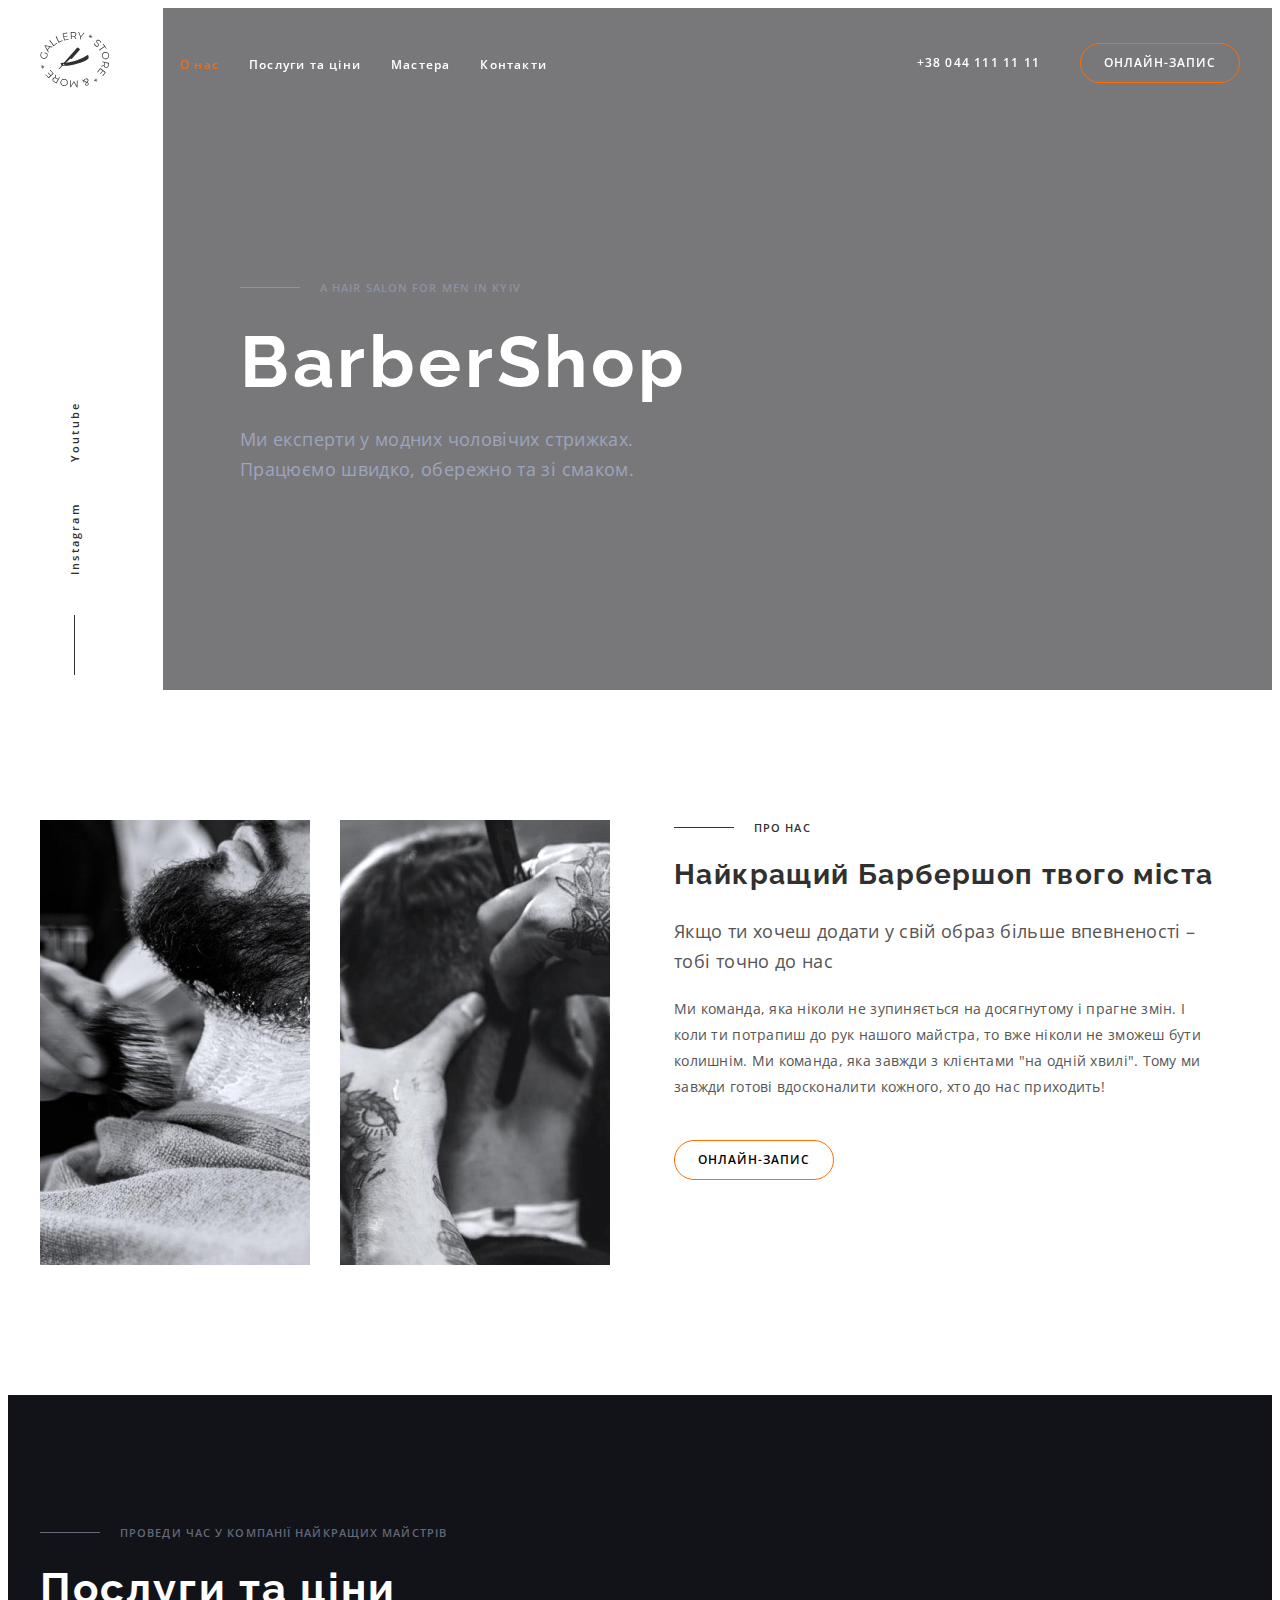
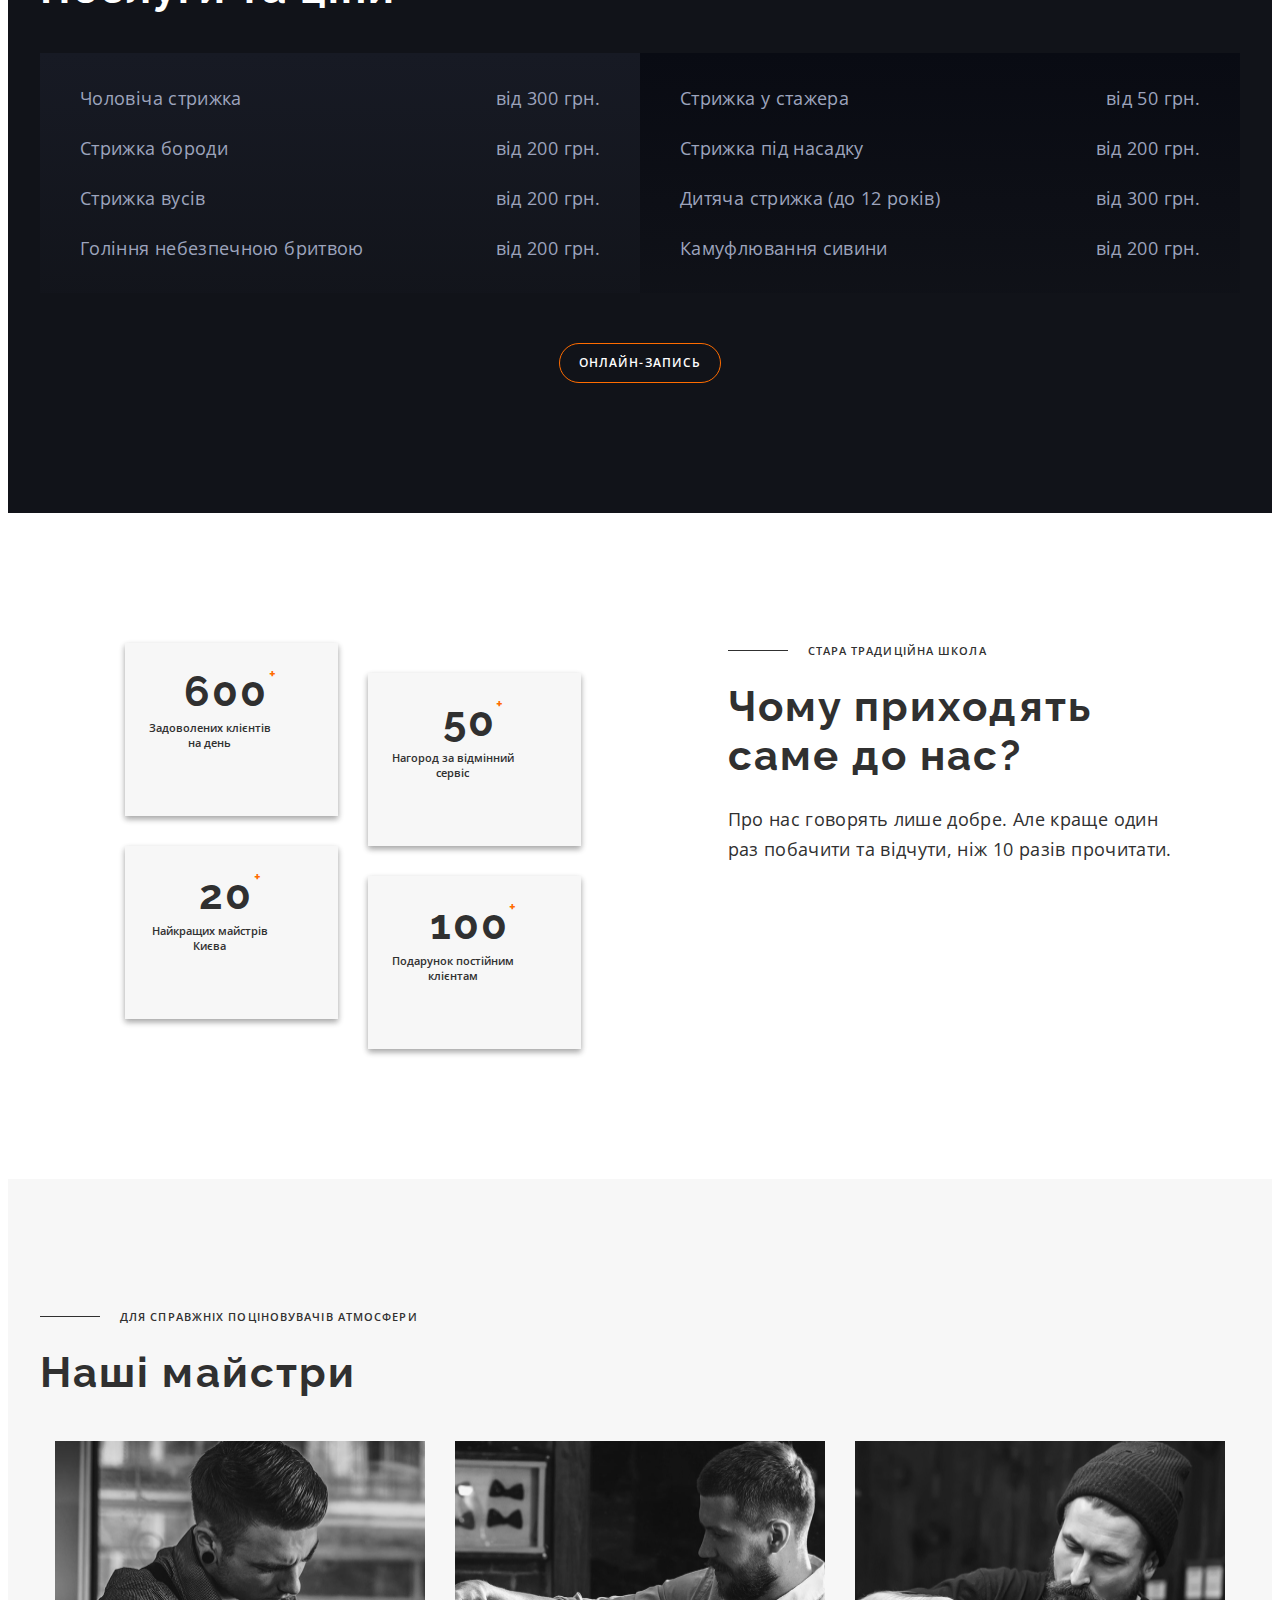
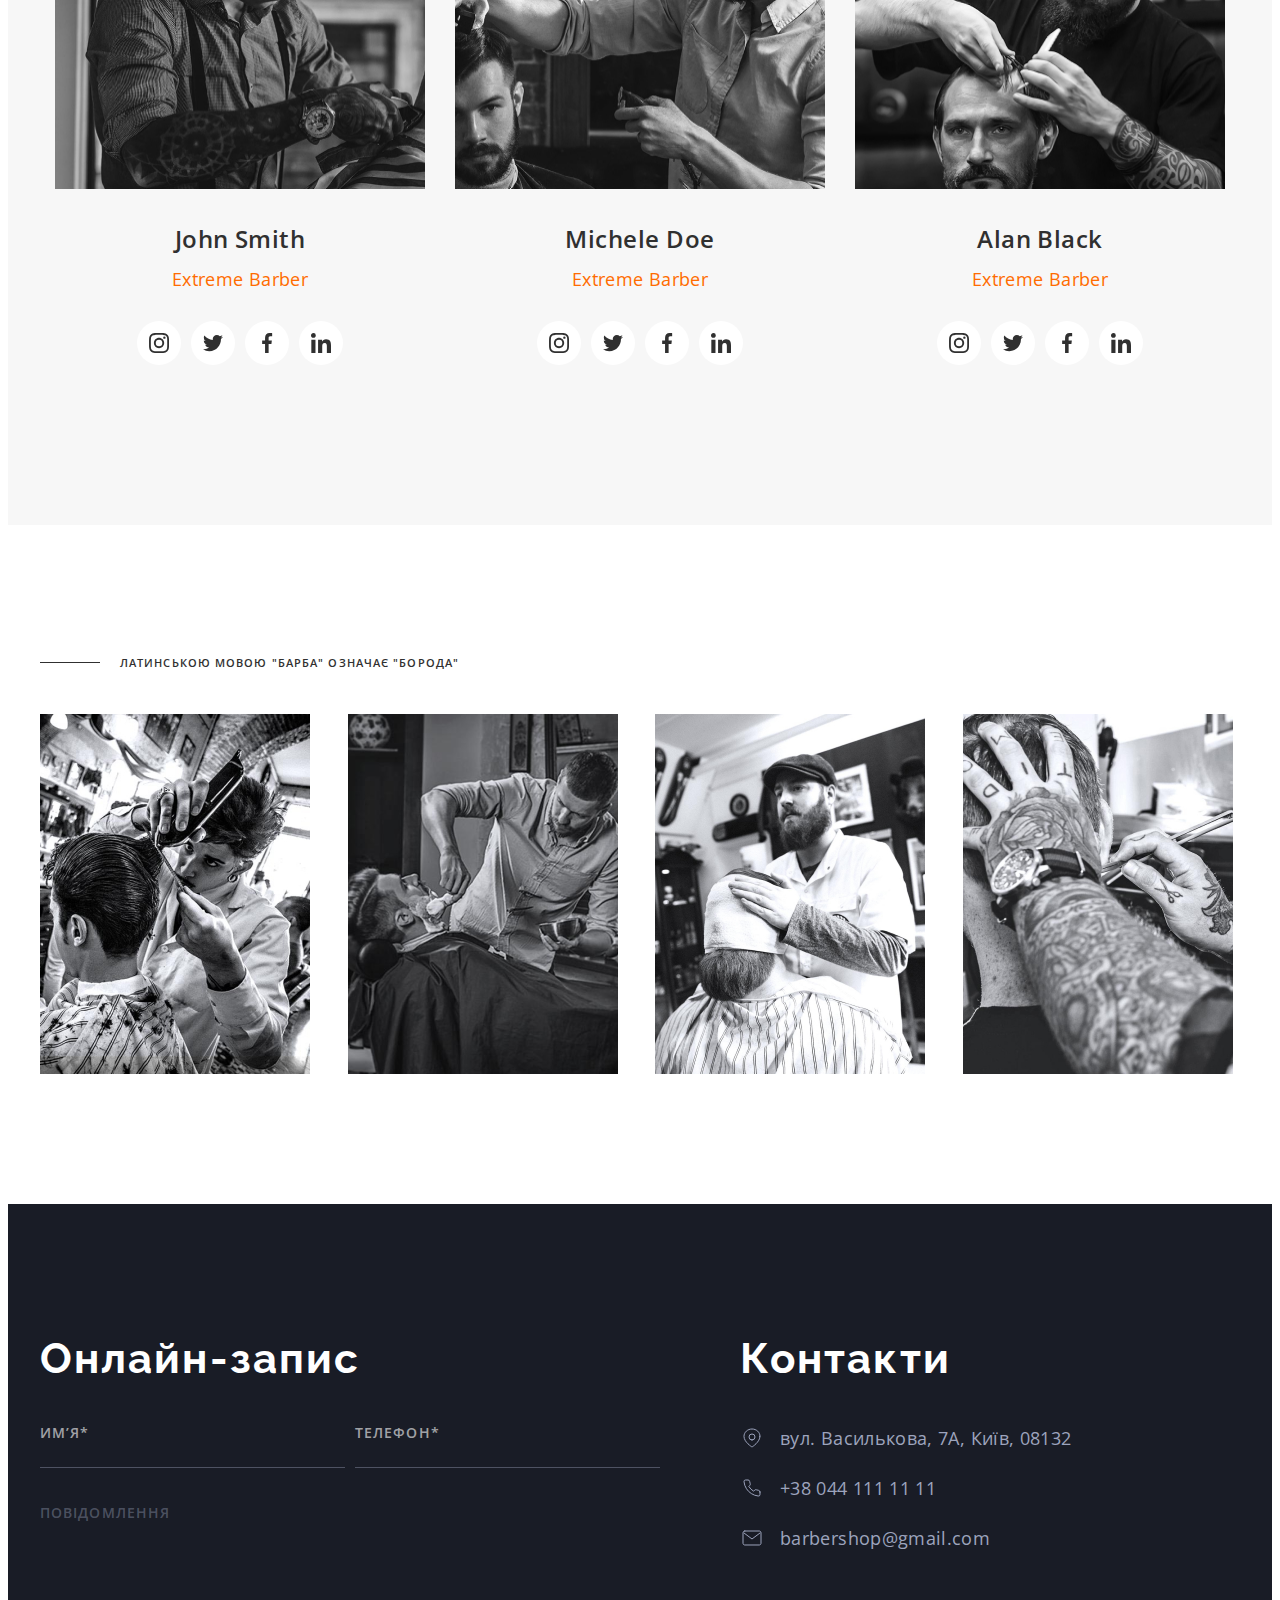
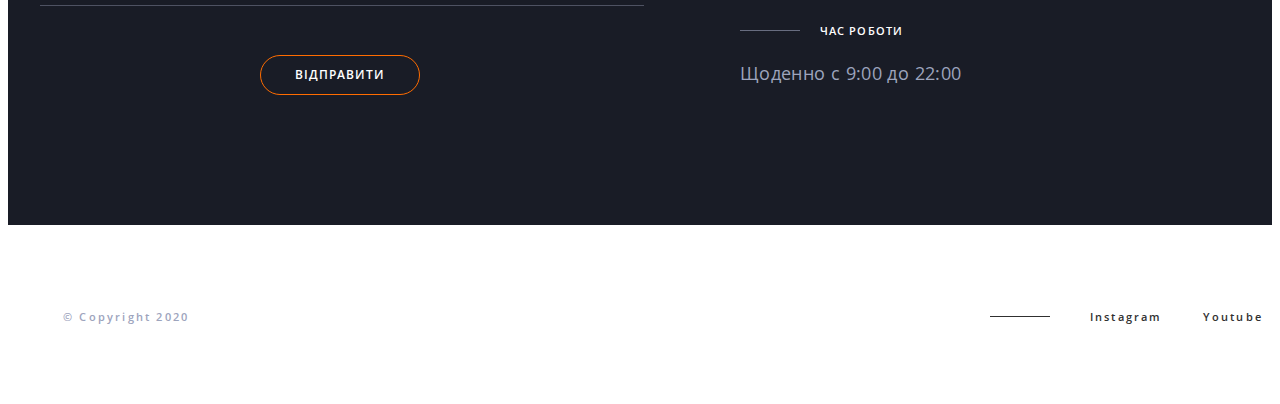
==== commit b08fab95: "adaptive contacts, form sections" ====
--- a/index.html
+++ b/index.html
@@ -519,7 +519,7 @@
       <section class="contacts" id="contacts">
         <div class="container contacts__container">
           <div class="form-registration">
-            <h2 class="section-title section-title--mode-light">Онлайн-запис</h2>
+            <h2 class="section-title section-title--mode-light form__title">Онлайн-запис</h2>
             <form class="form-registration__list">
               <div class="form-registration__wrap">
                 <label class="form-registration__group" for="user-name">
@@ -556,45 +556,49 @@
                 </textarea>
                 <span class="form-registration__text">повідомлення</span>
               </label>
-              <button class="btn btn--animation" type="submit">Відправити</button>
+              <button class="btn form__btn btn--animation" type="submit">Відправити</button>
             </form>
           </div>
 
           <div class="contacts__group">
-            <h2 class="section-title section-title--mode-light">Контакти</h2>
-            <address class="contacts__address subtitle">
-              <ul class="contacts__address">
-                <li class="contacts__item">
-                  <a class="contacts__link" target="_blank" rel="noopener noreferrer" href="">
-                    <svg class="contacts__icon" width="24" height="24">
-                      <use href="./images/icons.svg#map-pin"></use>
-                    </svg>
-                    вул. Василькова, 7А <br />
-                    Київ, 08132</a
-                  >
-                </li>
-                <li class="contacts__item">
-                  <a class="contacts__link" href="tel:+380441111111">
-                    <svg class="contacts__icon" width="24" height="24">
-                      <use href="./images/icons.svg#phone"></use>
-                    </svg>
-                    +38 044 111 11 11</a
-                  >
-                </li>
-                <li class="contacts__item">
-                  <a class="contacts__link" href="mailto:barbershop@email.com">
-                    <svg class="contacts__icon" width="24" height="24">
-                      <use href="./images/icons.svg#mail"></use>
-                    </svg>
-                    barbershop@gmail.com
-                  </a>
-                </li>
-              </ul>
-            </address>
-            <p class="contacts__subtitle">час роботи</p>
-            <p class="contacts__time subtitle">
-              Щоденно с <time datetime="09:00">9:00</time> до <time datetime="22:00">22:00</time>
-            </p>
+            <h2 class="section-title section-title--mode-light contact__title">Контакти</h2>
+            <div class="contacts__wrap">
+              <address class="contacts__address subtitle">
+                <ul class="contacts__address">
+                  <li class="contacts__item">
+                    <a class="contacts__link" target="_blank" rel="noopener noreferrer" href="">
+                      <svg class="contacts__icon" width="24" height="24">
+                        <use href="./images/icons.svg#map-pin"></use>
+                      </svg>
+                      вул. Василькова, 7А, Київ, 08132</a
+                    >
+                  </li>
+                  <li class="contacts__item">
+                    <a class="contacts__link" href="tel:+380441111111">
+                      <svg class="contacts__icon" width="24" height="24">
+                        <use href="./images/icons.svg#phone"></use>
+                      </svg>
+                      +38 044 111 11 11</a
+                    >
+                  </li>
+                  <li class="contacts__item">
+                    <a class="contacts__link" href="mailto:barbershop@email.com">
+                      <svg class="contacts__icon" width="24" height="24">
+                        <use href="./images/icons.svg#mail"></use>
+                      </svg>
+                      barbershop@gmail.com
+                    </a>
+                  </li>
+                </ul>
+              </address>
+              <div class="contacts__date">
+                <p class="contacts__subtitle">час роботи</p>
+                <p class="contacts__time subtitle">
+                  Щоденно с <time datetime="09:00">9:00</time> до
+                  <time datetime="22:00">22:00</time>
+                </p>
+              </div>
+            </div>
           </div>
         </div>
       </section>
--- a/css/main.min.css
+++ b/css/main.min.css
@@ -1 +1 @@
-:root{--main-font: "Open Sans", sans-serif;--secondary-font: "Raleway", sans-serif;--main-txt-color: #303030;--secondary-txt-dark: rgba(157, 164, 189, 0.6);--secondary-txt-ligth: #9da4bd;--secondary-txt-grey: #555555;--accent-color: #ff6c00;--primary-white-color: #ffffff;--bg-dark: #191c26;--bg-grey: #f7f7f7;--bg-price: #111319;--indent: 30px;--items: 3;--anim-fast: 400ms ease-in-out}.visually-hidden{position:absolute;white-space:nowrap;width:1px;height:1px;overflow:hidden;border:0;padding:0;clip:rect(0 0 0 0);-webkit-clip-path:inset(50%);clip-path:inset(50%);margin:-1px}.contacts__group,.portfolio,.masters,.benefits,.price,.about,.form-registration{padding-top:84px;padding-bottom:84px}@media screen and (min-width: 768px){.contacts__group,.portfolio,.masters,.benefits,.price,.about,.form-registration{padding-top:100px;padding-bottom:100px}}@media screen and (min-width: 1200px){.contacts__group,.portfolio,.masters,.benefits,.price,.about,.form-registration{padding-top:130px;padding-bottom:130px}}.contacts__link,.nav__link,.header__phone,.mobile__link,.socials__link,.social-list__link,.logo{text-decoration:none;color:currentColor}.contacts__address,.portfolio__list,.benefits__list,.price__inner-list,.price__list,.about__list,.nav__list,.mobile__nav,.socials,.slider-controls,.social-list,.card-set{list-style:none;padding:0;margin:0}body{font-family:var(--main-font);color:var(--main-txt-color)}body.no-scroll{overflow:hidden;padding-right:calc(100vw - 100%)}h1,h2,h3,h4,h5,h6,p{margin:0}img{display:block}.btn{max-width:200px;min-width:160px;min-height:40px;padding:11px 19px;font-family:inherit;font-weight:600;font-size:12px;line-height:1.3333333333;letter-spacing:.09em;text-transform:uppercase;background:rgba(0,0,0,0);cursor:pointer;border:1px solid var(--accent-color);border-radius:25px;-webkit-transition:background-color var(--anim-fast),color var(--anim-fast);transition:background-color var(--anim-fast),color var(--anim-fast)}.btn:hover,.btn:focus{background-color:var(--accent-color);color:var(--primary-white-color)}.btn--mode-dark{color:var(--primary-white-color)}.btn--animation{position:relative;display:block;border:1px solid var(--accent-color);overflow:hidden;color:var(--primary-white-color)}.btn--animation:hover,.btn--animation:focus{-webkit-box-shadow:1px 1px 10px 5px rgba(255,108,0,.5);box-shadow:1px 1px 10px 5px rgba(255,108,0,.5);background-color:rgba(0,0,0,0)}.btn--animation::before{content:"";position:absolute;top:0;left:-100%;width:100%;height:100%;background:linear-gradient(120deg, transparent, rgba(255, 108, 0, 0.5), transparent);-webkit-transition:all,650ms;transition:all,650ms}.btn--animation:hover::before{left:100%}.card-set{display:-webkit-box;display:-ms-flexbox;display:flex;-ms-flex-wrap:wrap;flex-wrap:wrap;gap:var(--indent);-webkit-box-pack:center;-ms-flex-pack:center;justify-content:center}.card-set__item{-ms-flex-preferred-size:calc((100% - var(--indent)*(var(--items) - 1))/var(--items));flex-basis:calc((100% - var(--indent)*(var(--items) - 1))/var(--items))}@media screen and (min-width: 768px){.card-set__item{--items: 2}}@media screen and (min-width: 1200px){.card-set__item{--items: 4}}.container{padding-left:15px;padding-right:15px;margin-left:auto;margin-right:auto}@media screen and (min-width: 480px){.container{width:480px}}@media screen and (min-width: 768px){.container{width:768px}}@media screen and (min-width: 1200px){.container{width:1200px}}.uppertitle{display:-webkit-box;display:-ms-flexbox;display:flex;-webkit-box-align:center;-ms-flex-align:center;align-items:center;gap:20px;font-weight:600;font-size:11px;line-height:1.3636363636;letter-spacing:.1em;text-transform:uppercase}.uppertitle::before{content:"";display:inline-block;height:1px;width:60px}.uppertitle--mode-light{color:var(--main-txt-color)}.uppertitle--mode-light::before{background-color:var(--main-txt-color)}.uppertitle--mode-dark{color:var(--secondary-txt-dark)}.uppertitle--mode-dark::before{background-color:var(--secondary-txt-dark)}.section-title{font-family:var(--secondary-font);font-size:28px;line-height:1.1666666667;letter-spacing:.05em}@media screen and (min-width: 768px){.section-title{font-size:42px}}.section-title--mode-light{color:var(--primary-white-color);margin-bottom:40px}.section-title--mode-dark{margin-bottom:24px}.subtitle{font-size:16px;line-height:1.6666666667;letter-spacing:.02em;font-weight:400}@media screen and (min-width: 1200px){.subtitle{font-size:18px}}.main-title{margin-bottom:20px;font-family:var(--secondary-font);font-size:48px;line-height:1.1805555556;letter-spacing:.05em;color:var(--primary-white-color)}@media screen and (min-width: 1200px){.main-title{font-size:72px}}.logo{color:var(--primary-white-color);-webkit-transition:color var(--anim-fast);transition:color var(--anim-fast)}@media screen and (min-width: 768px){.logo{color:var(--main-txt-color)}}.logo:hover,.logo:focus{color:var(--accent-color)}.logo--white{color:var(--primary-white-color)}.logo__icon{fill:currentColor}.social-list{display:-webkit-box;display:-ms-flexbox;display:flex;-webkit-box-align:center;-ms-flex-align:center;align-items:center;gap:40px}.social-list::before{content:"";display:block;width:60px;height:1px;background-color:var(--main-txt-color)}.social-list--rotate{-webkit-transform:rotate(-90deg) translateY(27px);transform:rotate(-90deg) translateY(27px);-webkit-transform-origin:top left;transform-origin:top left}.social-list__link{display:-webkit-box;display:-ms-flexbox;display:flex;font-weight:600;font-size:11px;line-height:1.3636363636;letter-spacing:.2em;-webkit-transition:color var(--anim-fast);transition:color var(--anim-fast)}.social-list__link:hover,.social-list__link:focus{color:var(--accent-color)}.slider-controls{display:none}@media screen and (min-width: 768px){.slider-controls{position:absolute;right:0;bottom:40px;display:-webkit-box;display:-ms-flexbox;display:flex;gap:26px;-webkit-box-align:center;-ms-flex-align:center;align-items:center}}.slider-controls__btn{display:none}@media screen and (min-width: 768px){.slider-controls__btn{width:60px;padding:0;padding-bottom:8px;font-weight:600;font-size:11px;line-height:1.3636363636;letter-spacing:.1em;color:var(--primary-white-color);text-align:right;background-color:rgba(0,0,0,0);border:none;border-bottom:1px solid var(--primary-white-color);cursor:pointer}}.slider-controls__btn.disabled{border-bottom:1px solid rgba(157,164,189,.6);color:rgba(157,164,189,.6);text-align:left}.pagination{position:absolute;top:50%;right:0}.pagination__item{display:none}@media screen and (min-width: 1200px){.pagination__item{margin-bottom:12px;margin-left:auto;width:8px;height:2px;background-color:var(--secondary-txt-dark)}.pagination__item:last-child{margin-bottom:0}.pagination__item.active{background-color:var(--primary-white-color);width:18px}}.socials{display:-webkit-box;display:-ms-flexbox;display:flex;-webkit-box-pack:center;-ms-flex-pack:center;justify-content:center;gap:10px}.socials__link{display:-webkit-box;display:-ms-flexbox;display:flex;-webkit-box-align:center;-ms-flex-align:center;align-items:center;-webkit-box-pack:center;-ms-flex-pack:center;justify-content:center;width:44px;height:44px;background-color:var(--primary-white-color);border-radius:50%;color:var(--main-txt-color);-webkit-transition:color var(--anim-fast),-webkit-box-shadow var(--anim-fast);transition:color var(--anim-fast),-webkit-box-shadow var(--anim-fast);transition:color var(--anim-fast),box-shadow var(--anim-fast);transition:color var(--anim-fast),box-shadow var(--anim-fast),-webkit-box-shadow var(--anim-fast)}.socials__link:hover,.socials__link:focus{color:var(--accent-color);-webkit-box-shadow:rgba(0,0,0,.19) 0px 10px 20px,rgba(0,0,0,.23) 0px 6px 6px;box-shadow:rgba(0,0,0,.19) 0px 10px 20px,rgba(0,0,0,.23) 0px 6px 6px}.socials__icon{fill:currentColor}.form-registration{width:418px;text-align:center}.form-registration__wrap{margin-bottom:44px}.form-registration__group{position:relative}.form-registration__input{width:100%;height:24px;padding:10px;background-color:rgba(0,0,0,0);border:none;outline:rgba(0,0,0,0);border-bottom:1px solid rgba(157,164,189,.4);color:var(--primary-white-color);font-size:14px;-webkit-transition:border-color var(--anim-fast);transition:border-color var(--anim-fast)}.form-registration__input:not(:-moz-placeholder-shown){border-bottom:1px solid var(--primary-white-color)}.form-registration__input:not(:-ms-input-placeholder){border-bottom:1px solid var(--primary-white-color)}.form-registration__input:focus,.form-registration__input:not(:placeholder-shown){border-bottom:1px solid var(--primary-white-color)}.form-registration__input:hover{border-bottom:1px solid var(--accent-color)}.form-registration__input::-webkit-input-placeholder{color:rgba(0,0,0,0);-webkit-transition:color var(--anim-fast);transition:color var(--anim-fast)}.form-registration__input::-moz-placeholder{color:rgba(0,0,0,0);-moz-transition:color var(--anim-fast);transition:color var(--anim-fast)}.form-registration__input:-ms-input-placeholder{color:rgba(0,0,0,0);-ms-transition:color var(--anim-fast);transition:color var(--anim-fast)}.form-registration__input::-ms-input-placeholder{color:rgba(0,0,0,0);-ms-transition:color var(--anim-fast);transition:color var(--anim-fast)}.form-registration__input::placeholder{color:rgba(0,0,0,0);-webkit-transition:color var(--anim-fast);transition:color var(--anim-fast)}.form-registration__input:focus::-webkit-input-placeholder{color:rgba(157,164,189,.4)}.form-registration__input:focus::-moz-placeholder{color:rgba(157,164,189,.4)}.form-registration__input:focus:-ms-input-placeholder{color:rgba(157,164,189,.4)}.form-registration__input:focus::-ms-input-placeholder{color:rgba(157,164,189,.4)}.form-registration__input:focus::placeholder{color:rgba(157,164,189,.4)}.form-registration__input:valid:required:not(:-moz-placeholder-shown){border-bottom:1px solid green}.form-registration__input:valid:required:not(:-ms-input-placeholder){border-bottom:1px solid green}.form-registration__input:valid:required:not(:placeholder-shown){border-bottom:1px solid green}.form-registration__input:not(:-moz-placeholder-shown)+.form-registration__label{transform:translateY(-20px) scale(0.8);color:var(--primary-white-color)}.form-registration__input:not(:-ms-input-placeholder)+.form-registration__label{transform:translateY(-20px) scale(0.8);color:var(--primary-white-color)}.form-registration__input:focus+.form-registration__label,.form-registration__input:not(:placeholder-shown)+.form-registration__label{-webkit-transform:translateY(-20px) scale(0.8);transform:translateY(-20px) scale(0.8);color:var(--primary-white-color)}.form-registration__label{position:absolute;top:0;left:0;-webkit-transform-origin:top left;transform-origin:top left;-webkit-transition:transformvar var(--anim-fast),color var(--anim-fast);transition:transformvar var(--anim-fast),color var(--anim-fast);font-size:14px;font-style:normal;font-weight:600;line-height:1.3636363636;letter-spacing:1.1px;text-transform:uppercase;color:rgba(255,255,255,.6)}.form-registration__message{width:100%;height:84px;background-color:rgba(0,0,0,0);border:none;border-bottom:1px solid rgba(157,164,189,.4);resize:none;margin-bottom:44px;outline:rgba(0,0,0,0);font-size:12px;color:var(--primary-white-color)}.form-registration__message:hover{border-bottom:1px solid var(--accent-color)}.form-registration__text{position:absolute;left:0;top:-130px;-webkit-transform-origin:top left;transform-origin:top left;-webkit-transition:transformvar var(--anim-fast),color var(--anim-fast);transition:transformvar var(--anim-fast),color var(--anim-fast);font-size:14px;font-style:normal;font-weight:600;line-height:1.3636363636;letter-spacing:1.1px;text-transform:uppercase;color:rgba(157,164,189,.4)}.backdrop{position:fixed;top:0;left:0;width:100%;height:100%;background-color:rgba(0,0,0,.3);z-index:200;-webkit-transition:opacity 600ms ease-out,visibility 600ms ease-out;transition:opacity 600ms ease-out,visibility 600ms ease-out}.backdrop--is-hidden{opacity:0;visibility:hidden;pointer-events:none}.modal{display:block;position:absolute;top:50%;left:50%;-webkit-transform:translate(-50%, -50%);transform:translate(-50%, -50%);width:420px;height:520px;padding:35px 25px;border-radius:35px 0 35px 0;background-color:var(--bg-dark)}.modal__close-btn{position:absolute;display:-webkit-box;display:-ms-flexbox;display:flex;-webkit-box-align:center;-ms-flex-align:center;align-items:center;-webkit-box-pack:center;-ms-flex-pack:center;justify-content:center;right:10px;top:10px;width:30px;height:30px;padding:0;border-radius:50%;background-color:rgba(0,0,0,0);cursor:pointer;border:1px solid var(--accent-color)}.modal__close-btn:hover,.modal__close-btn:focus{background-color:var(--accent-color)}.modal__close-icon{fill:var(--primary-white-color)}.modal-form__title{margin-bottom:25px;text-align:center;font-weight:700;font-size:20px;line-height:1.15;letter-spacing:.03em;color:var(--primary-white-color)}.modal-form__label{width:100%;margin-bottom:5px;font-size:12px;font-style:normal;font-weight:600;line-height:1.3636363636;letter-spacing:1.1px;text-transform:uppercase;color:rgba(157,164,189,.4)}.modal-form__input{width:100%;height:24px;margin-bottom:20px;padding:10px;background-color:rgba(0,0,0,0);border:none;outline:rgba(0,0,0,0);border-bottom:1px solid rgba(157,164,189,.4);color:var(--primary-white-color);font-size:14px;-webkit-transition:border-color var(--anim-fast);transition:border-color var(--anim-fast)}.modal-form__input:hover{border-bottom:1px solid var(--accent-color)}.modal-form__input:not(:-moz-placeholder-shown){border-bottom:1px solid var(--primary-white-color)}.modal-form__input:not(:-ms-input-placeholder){border-bottom:1px solid var(--primary-white-color)}.modal-form__input:focus,.modal-form__input:not(:placeholder-shown){border-bottom:1px solid var(--primary-white-color)}.modal-form__input::-webkit-input-placeholder{color:rgba(0,0,0,0);-webkit-transition:color var(--anim-fast);transition:color var(--anim-fast)}.modal-form__input::-moz-placeholder{color:rgba(0,0,0,0);-moz-transition:color var(--anim-fast);transition:color var(--anim-fast)}.modal-form__input:-ms-input-placeholder{color:rgba(0,0,0,0);-ms-transition:color var(--anim-fast);transition:color var(--anim-fast)}.modal-form__input::-ms-input-placeholder{color:rgba(0,0,0,0);-ms-transition:color var(--anim-fast);transition:color var(--anim-fast)}.modal-form__input::placeholder{color:rgba(0,0,0,0);-webkit-transition:color var(--anim-fast);transition:color var(--anim-fast)}.modal-form__input:focus::-webkit-input-placeholder{color:rgba(157,164,189,.4)}.modal-form__input:focus::-moz-placeholder{color:rgba(157,164,189,.4)}.modal-form__input:focus:-ms-input-placeholder{color:rgba(157,164,189,.4)}.modal-form__input:focus::-ms-input-placeholder{color:rgba(157,164,189,.4)}.modal-form__input:focus::placeholder{color:rgba(157,164,189,.4)}.modal-form__input:valid:required:not(:-moz-placeholder-shown){border-bottom:1px solid green}.modal-form__input:valid:required:not(:-ms-input-placeholder){border-bottom:1px solid green}.modal-form__input:valid:required:not(:placeholder-shown){border-bottom:1px solid green}.modal-form__message{width:100%;height:90px;margin-bottom:34px;background-color:rgba(0,0,0,0);border:none;border-bottom:1px solid rgba(157,164,189,.4);resize:none;outline:rgba(0,0,0,0);font-size:12px;color:var(--primary-white-color)}.modal-form__message:hover{border-bottom:1px solid var(--accent-color)}.modal-form__label{margin-bottom:10px;font-size:12px;font-style:normal;font-weight:600;line-height:1.3636363636;letter-spacing:1.1px;text-transform:uppercase;color:rgba(157,164,189,.4)}.modal-form__desc{display:block;text-align:center;margin-bottom:44px;font-weight:700;font-size:18px;line-height:1.15;letter-spacing:.03em;color:var(--accent-color)}.modal-form__btn{margin:auto}.mobile__btn{display:-webkit-inline-box;display:-ms-inline-flexbox;display:inline-flex;-webkit-box-align:center;-ms-flex-align:center;align-items:center;justify-items:center;width:40px;height:40px;background-color:rgba(0,0,0,0);border:none;cursor:pointer}@media screen and (min-width: 767px){.mobile__btn{display:none}}.mobile__overlay .mobile__btn{position:absolute;top:48px;right:30px}.mobile__overlay{position:fixed;top:0;left:0;width:100%;height:100%;z-index:100;background-color:rgba(25,28,38,.2);-webkit-box-shadow:0px 4px 8px rgba(0,0,0,.04),0px 2px 4px rgba(0,0,0,.08),0px 1px 3px rgba(0,0,0,.16);box-shadow:0px 4px 8px rgba(0,0,0,.04),0px 2px 4px rgba(0,0,0,.08),0px 1px 3px rgba(0,0,0,.16);opacity:0;pointer-events:none;visibility:hidden}@media screen and (min-width: 768px){.mobile__overlay{display:none}}.mobile__overlay.is-open{opacity:1;pointer-events:initial;visibility:visible}.mobile__container{max-width:337px;margin-left:auto;display:-webkit-box;display:-ms-flexbox;display:flex;-webkit-box-orient:vertical;-webkit-box-direction:normal;-ms-flex-direction:column;flex-direction:column;background-color:var(--primary-white-color);height:100%;padding:118px 40px;-webkit-transform:translateX(100%);transform:translateX(100%)}.mobile__overlay.is-open .mobile__container{-webkit-transform:translateX(0);transform:translateX(0)}.mobile__nav{margin-bottom:auto}.header{position:fixed;top:0;left:0;width:100%;z-index:100;-webkit-transition:background-color var(--anim-fast),-webkit-backdrop-filter var(--anim-fast);transition:background-color var(--anim-fast),-webkit-backdrop-filter var(--anim-fast);transition:background-color var(--anim-fast),backdrop-filter var(--anim-fast);transition:background-color var(--anim-fast),backdrop-filter var(--anim-fast),-webkit-backdrop-filter var(--anim-fast)}.header--no-transparency{background-color:rgba(29,30,32,.4);-webkit-backdrop-filter:blur(5px);backdrop-filter:blur(5px)}.header__container{display:-webkit-box;display:-ms-flexbox;display:flex;-webkit-box-align:center;-ms-flex-align:center;align-items:center}.header__logo{margin-right:auto;padding-top:40px;padding-bottom:40px}@media screen and (min-width: 768px){.header__logo{padding-top:32px;padding-bottom:32px;margin-right:64px}}@media screen and (min-width: 1200px){.header__logo{margin-right:71px}}.header__phone{margin-right:40px;padding-top:52px;padding-bottom:52px;font-weight:600;font-size:12px;line-height:1.3333333333;letter-spacing:.1em;color:var(--primary-white-color);-webkit-transition:color var(--anim-fast);transition:color var(--anim-fast)}@media screen and (max-width: 1199px){.header__phone{display:none}}.header__phone:hover,.header__phone:focus{color:var(--accent-color)}@media screen and (max-width: 767px){.header__btn{display:none}}.nav{display:none}@media screen and (min-width: 768px){.nav{display:block;margin-right:auto}}.nav__list{display:-webkit-box;display:-ms-flexbox;display:flex;gap:24px}@media screen and (min-width: 1200px){.nav__list{gap:var(--indent)}}.nav__link{padding-top:52px;padding-bottom:52px;font-weight:600;font-size:12px;line-height:1.3333333333;letter-spacing:.1em;color:var(--primary-white-color);-webkit-transition:color var(--anim-fast);transition:color var(--anim-fast)}.nav__link:hover,.nav__link:focus{color:var(--accent-color)}.nav__link--current{color:var(--accent-color)}.hero{max-width:1280px;margin-left:auto;margin-right:auto;background-image:linear-gradient(to right, rgb(255, 255, 255) 155px, rgba(25, 28, 38, 0.2) 155px);background-color:rgba(34,32,32,.5)}@media screen and (min-width: 768px){.hero__container{display:-webkit-box;display:-ms-flexbox;display:flex}}.hero__left-side{display:none}@media screen and (min-width: 768px){.hero__left-side{display:-webkit-box;display:-ms-flexbox;display:flex;-webkit-box-align:end;-ms-flex-align:end;align-items:flex-end;-ms-flex-preferred-size:100px;flex-basis:100px;max-width:100px}}.hero__right-side{position:relative;-webkit-box-flex:1;-ms-flex-positive:1;flex-grow:1;padding-top:208px;padding-bottom:183px}@media screen and (min-width: 768px){.hero__right-side{padding-top:272px;padding-bottom:245px;padding-left:120px}}@media screen and (min-width: 1200px){.hero__right-side{padding-bottom:206px;padding-left:100px}}.hero__uppertitle{margin-bottom:24px}.hero__desc{width:306px;font-size:16px;line-height:1.6666666667;letter-spacing:.02em;color:var(--secondary-txt-ligth)}@media screen and (min-width: 1200px){.hero__desc{width:500px;font-size:18px}}@media screen and (min-width: 768px){.about__container{display:-webkit-box;display:-ms-flexbox;display:flex;gap:30px}}@media screen and (min-width: 768px)and (min-width: 1200px){.about__container{gap:64px}}.about__list{display:none}@media screen and (min-width: 768px){.about__list{display:-webkit-box;display:-ms-flexbox;display:flex;-webkit-box-orient:vertical;-webkit-box-direction:normal;-ms-flex-direction:column;flex-direction:column;gap:var(--indent)}}@media screen and (min-width: 1200px){.about__list{-webkit-box-orient:horizontal;-webkit-box-direction:normal;-ms-flex-direction:row;flex-direction:row}}.about__content{-ms-flex-preferred-size:380px;flex-basis:380px}@media screen and (min-width: 1200px){.about__content{-ms-flex-preferred-size:540px;flex-basis:540px}}.about__uppertitle{margin-bottom:20px}@media screen and (min-width: 1200px){.about__uppertitle{margin-bottom:24px}}@media screen and (min-width: 768px){.about__title{font-size:28px}}@media screen and (max-width: 1199px){.about__title{max-width:380px;font-size:42px}}.about__subtitle{color:var(--secondary-txt-grey);margin-bottom:20px}.about__desc{margin-bottom:40px;font-size:14px;line-height:1.8571428571;letter-spacing:.02em;color:var(--secondary-txt-grey)}.price{max-width:1270px;margin-left:auto;margin-right:auto;background-color:var(--bg-price);background-repeat:no-repeat;background-position:center;background-size:cover}.price__uppertitle{margin-bottom:24px}.price__list{margin-bottom:50px}@media screen and (min-width: 1200px){.price__list{display:-webkit-box;display:-ms-flexbox;display:flex}}.price__items{padding:30px}@media screen and (min-width: 768px){.price__items{-ms-flex-preferred-size:50%;flex-basis:50%;padding:30px 40px}}.price__items:nth-child(1){background-image:-webkit-gradient(linear, left top, left bottom, from(#171a24), to(rgba(23, 26, 36, 0.2)));background-image:linear-gradient(180deg, #171a24 0%, rgba(23, 26, 36, 0.2) 100%)}.price__items:nth-child(2){background-image:-webkit-gradient(linear, left top, left bottom, from(#090b13), to(rgba(9, 11, 19, 0.2)));background-image:linear-gradient(180deg, #090b13 0%, rgba(9, 11, 19, 0.2) 100%)}.price__inner-list{color:var(--secondary-txt-ligth)}.price__inner-item{display:-webkit-box;display:-ms-flexbox;display:flex;-webkit-box-pack:justify;-ms-flex-pack:justify;justify-content:space-between;font-size:14px;line-height:1.6666666667;letter-spacing:.02em;margin-bottom:20px}@media screen and (min-width: 768px){.price__inner-item{font-size:18px}}.price__inner-item:last-child{margin-bottom:0}.price__btn{display:block;margin:0 auto}.benefits__container{display:-webkit-box;display:-ms-flexbox;display:flex;-webkit-box-orient:vertical;-webkit-box-direction:reverse;-ms-flex-direction:column-reverse;flex-direction:column-reverse}@media screen and (min-width: 1200px){.benefits__container{-webkit-box-orient:horizontal;-webkit-box-direction:normal;-ms-flex-direction:row;flex-direction:row;-ms-flex-pack:distribute;justify-content:space-around}}.benefits__list{display:-webkit-box;display:-ms-flexbox;display:flex;-ms-flex-wrap:wrap;flex-wrap:wrap;-webkit-box-pack:center;-ms-flex-pack:center;justify-content:center;-webkit-box-align:end;-ms-flex-align:end;align-items:flex-end}@media screen and (min-width: 768px){.benefits__list{width:500px;margin-left:auto}}@media screen and (min-width: 768px)and (min-width: 1200px){.benefits__list{margin-left:0}}.benefits__item{width:193px;height:133px;padding:20px;text-align:center;background-color:var(--bg-grey);-webkit-box-shadow:rgba(0,0,0,.16) 0px 3px 6px,rgba(0,0,0,.23) 0px 3px 6px;box-shadow:rgba(0,0,0,.16) 0px 3px 6px,rgba(0,0,0,.23) 0px 3px 6px}@media screen and (min-width: 768px){.benefits__item{width:210px;padding:20px}}@media screen and (min-width: 768px)and (min-width: 1200px){.benefits__item{width:173px}}.benefits__item:nth-child(2n+1){margin-bottom:30px;margin-right:30px}.benefits__quantity{display:-webkit-box;display:-ms-flexbox;display:flex;-webkit-box-pack:center;-ms-flex-pack:center;justify-content:center;font-weight:700;font-size:42px;line-height:57px;text-align:center;letter-spacing:.05em}.benefits__quantity::after{content:"+";font-weight:600;font-size:16px;line-height:22px;text-align:center;color:var(--accent-color)}.benefits__desc{width:130px;font-size:11px;font-weight:600;line-height:normal;text-align:center}.benefits__content{margin-bottom:44px}@media screen and (min-width: 768px){.benefits__content{width:450px}}@media screen and (min-width: 1200px){.benefits__content{-ms-flex-preferred-size:450px;flex-basis:450px}}.benefits__uppertitle{margin-bottom:24px}.masters{background-color:var(--bg-grey)}.masters__uppertitle{margin-bottom:24px}.masters__title{margin-bottom:44px}.masters__wrapper{padding-top:30px;padding-bottom:30px;padding-left:5px;padding-right:5px;text-align:center}.master__subtitle{margin-bottom:8px;font-size:24px;line-height:1.6666666667;letter-spacing:.02em;font-weight:600}.master__desc{margin-bottom:30px;font-size:18px;line-height:1.3571428571;letter-spacing:.02em;color:var(--accent-color)}.portfolio__uppertitle{margin-bottom:44px}.contacts{max-width:1280px;margin-left:auto;margin-right:auto;background-color:var(--bg-dark);background-position:top 0 left calc(50% + 328px)}.contacts__container{display:-webkit-box;display:-ms-flexbox;display:flex;-webkit-box-orient:vertical;-webkit-box-direction:normal;-ms-flex-direction:column;flex-direction:column}.contacts__address{font-style:inherit;color:var(--secondary-txt-ligth)}.contacts__subtitle{display:-webkit-box;display:-ms-flexbox;display:flex;gap:20px;-webkit-box-align:center;-ms-flex-align:center;align-items:center;font-weight:600;font-size:11px;line-height:15px;letter-spacing:.1em;text-transform:uppercase;color:var(--primary-white-color);margin-bottom:20px}.contacts__subtitle::before{content:"";display:inline-block;width:60px;height:1px;background-color:var(--secondary-txt-dark)}.contacts__address{margin-bottom:70px}.contacts__item{margin-bottom:20px}.contacts__item:last-child{margin-bottom:0px}.contacts__time{color:var(--secondary-txt-ligth);margin-bottom:0px}.contacts__link{display:-webkit-box;display:-ms-flexbox;display:flex;-webkit-box-align:center;-ms-flex-align:center;align-items:center;gap:16px}.contacts__link:hover,.contacts__link:focus{color:var(--accent-color)}.footer{min-height:127px}.footer__container{display:-webkit-box;display:-ms-flexbox;display:flex}@media screen and (min-width: 768px){.footer__container{-webkit-box-align:center;-ms-flex-align:center;align-items:center;padding-left:30px;padding-right:30px}}@media screen and (min-width: 1200px){.footer__container{padding-left:55px;padding-right:55px}}.footer__copyright{font-weight:600;font-size:11px;line-height:1.3636363636;letter-spacing:.2em;color:var(--secondary-txt-ligth);margin-right:auto}.footer__link{padding-top:56px;padding-bottom:56px}/*# sourceMappingURL=main.min.css.map */+:root{--main-font: "Open Sans", sans-serif;--secondary-font: "Raleway", sans-serif;--main-txt-color: #303030;--secondary-txt-dark: rgba(157, 164, 189, 0.6);--secondary-txt-ligth: #9da4bd;--secondary-txt-grey: #555555;--accent-color: #ff6c00;--primary-white-color: #ffffff;--bg-dark: #191c26;--bg-grey: #f7f7f7;--bg-price: #111319;--indent: 30px;--items: 3;--anim-fast: 400ms ease-in-out}.visually-hidden{position:absolute;white-space:nowrap;width:1px;height:1px;overflow:hidden;border:0;padding:0;clip:rect(0 0 0 0);-webkit-clip-path:inset(50%);clip-path:inset(50%);margin:-1px}.contacts__group,.portfolio,.masters,.benefits,.price,.about,.form-registration{padding-top:84px;padding-bottom:84px}@media screen and (min-width: 768px){.contacts__group,.portfolio,.masters,.benefits,.price,.about,.form-registration{padding-top:100px;padding-bottom:100px}}@media screen and (min-width: 1200px){.contacts__group,.portfolio,.masters,.benefits,.price,.about,.form-registration{padding-top:130px;padding-bottom:130px}}.contacts__link,.nav__link,.header__phone,.mobile__link,.socials__link,.social-list__link,.logo{text-decoration:none;color:currentColor}.contacts__address,.portfolio__list,.benefits__list,.price__inner-list,.price__list,.about__list,.nav__list,.mobile__nav,.socials,.slider-controls,.social-list,.card-set{list-style:none;padding:0;margin:0}body{font-family:var(--main-font);color:var(--main-txt-color)}body.no-scroll{overflow:hidden;padding-right:calc(100vw - 100%)}h1,h2,h3,h4,h5,h6,p{margin:0}img{display:block}.btn{max-width:200px;min-width:160px;min-height:40px;padding:11px 19px;font-family:inherit;font-weight:600;font-size:12px;line-height:1.3333333333;letter-spacing:.09em;text-transform:uppercase;background:rgba(0,0,0,0);cursor:pointer;border:1px solid var(--accent-color);border-radius:25px;-webkit-transition:background-color var(--anim-fast),color var(--anim-fast);transition:background-color var(--anim-fast),color var(--anim-fast)}.btn:hover,.btn:focus{background-color:var(--accent-color);color:var(--primary-white-color)}.btn--mode-dark{color:var(--primary-white-color)}.btn--animation{position:relative;display:block;border:1px solid var(--accent-color);overflow:hidden;color:var(--primary-white-color)}.btn--animation:hover,.btn--animation:focus{-webkit-box-shadow:1px 1px 10px 5px rgba(255,108,0,.5);box-shadow:1px 1px 10px 5px rgba(255,108,0,.5);background-color:rgba(0,0,0,0)}.btn--animation::before{content:"";position:absolute;top:0;left:-100%;width:100%;height:100%;background:linear-gradient(120deg, transparent, rgba(255, 108, 0, 0.5), transparent);-webkit-transition:all,650ms;transition:all,650ms}.btn--animation:hover::before{left:100%}.card-set{display:-webkit-box;display:-ms-flexbox;display:flex;-ms-flex-wrap:wrap;flex-wrap:wrap;gap:var(--indent);-webkit-box-pack:center;-ms-flex-pack:center;justify-content:center}.card-set__item{-ms-flex-preferred-size:calc((100% - var(--indent)*(var(--items) - 1))/var(--items));flex-basis:calc((100% - var(--indent)*(var(--items) - 1))/var(--items))}@media screen and (min-width: 768px){.card-set__item{--items: 2}}@media screen and (min-width: 1200px){.card-set__item{--items: 4}}.container{padding-left:15px;padding-right:15px;margin-left:auto;margin-right:auto}@media screen and (min-width: 480px){.container{width:480px}}@media screen and (min-width: 768px){.container{width:768px}}@media screen and (min-width: 1200px){.container{width:1200px}}.uppertitle{display:-webkit-box;display:-ms-flexbox;display:flex;-webkit-box-align:center;-ms-flex-align:center;align-items:center;gap:20px;font-weight:600;font-size:11px;line-height:1.3636363636;letter-spacing:.1em;text-transform:uppercase}.uppertitle::before{content:"";display:inline-block;height:1px;width:60px}.uppertitle--mode-light{color:var(--main-txt-color)}.uppertitle--mode-light::before{background-color:var(--main-txt-color)}.uppertitle--mode-dark{color:var(--secondary-txt-dark)}.uppertitle--mode-dark::before{background-color:var(--secondary-txt-dark)}.section-title{font-family:var(--secondary-font);font-size:28px;line-height:1.1666666667;letter-spacing:.05em}@media screen and (min-width: 768px){.section-title{font-size:42px}}.section-title--mode-light{color:var(--primary-white-color);margin-bottom:40px}.section-title--mode-dark{margin-bottom:24px}.subtitle{font-size:16px;line-height:1.6666666667;letter-spacing:.02em;font-weight:400}@media screen and (min-width: 1200px){.subtitle{font-size:18px}}.main-title{margin-bottom:20px;font-family:var(--secondary-font);font-size:48px;line-height:1.1805555556;letter-spacing:.05em;color:var(--primary-white-color)}@media screen and (min-width: 1200px){.main-title{font-size:72px}}.logo{color:var(--primary-white-color);-webkit-transition:color var(--anim-fast);transition:color var(--anim-fast)}@media screen and (min-width: 768px){.logo{color:var(--main-txt-color)}}.logo:hover,.logo:focus{color:var(--accent-color)}.logo--white{color:var(--primary-white-color)}.logo__icon{fill:currentColor}.social-list{display:-webkit-box;display:-ms-flexbox;display:flex;-webkit-box-align:center;-ms-flex-align:center;align-items:center;gap:40px}.social-list::before{content:"";display:block;width:60px;height:1px;background-color:var(--main-txt-color)}.social-list--rotate{-webkit-transform:rotate(-90deg) translateY(27px);transform:rotate(-90deg) translateY(27px);-webkit-transform-origin:top left;transform-origin:top left}.social-list__link{display:-webkit-box;display:-ms-flexbox;display:flex;font-weight:600;font-size:11px;line-height:1.3636363636;letter-spacing:.2em;-webkit-transition:color var(--anim-fast);transition:color var(--anim-fast)}.social-list__link:hover,.social-list__link:focus{color:var(--accent-color)}.slider-controls{display:none}@media screen and (min-width: 768px){.slider-controls{position:absolute;right:0;bottom:40px;display:-webkit-box;display:-ms-flexbox;display:flex;gap:26px;-webkit-box-align:center;-ms-flex-align:center;align-items:center}}.slider-controls__btn{display:none}@media screen and (min-width: 768px){.slider-controls__btn{width:60px;padding:0;padding-bottom:8px;font-weight:600;font-size:11px;line-height:1.3636363636;letter-spacing:.1em;color:var(--primary-white-color);text-align:right;background-color:rgba(0,0,0,0);border:none;border-bottom:1px solid var(--primary-white-color);cursor:pointer}}.slider-controls__btn.disabled{border-bottom:1px solid rgba(157,164,189,.6);color:rgba(157,164,189,.6);text-align:left}.pagination{position:absolute;top:50%;right:0}.pagination__item{display:none}@media screen and (min-width: 1200px){.pagination__item{margin-bottom:12px;margin-left:auto;width:8px;height:2px;background-color:var(--secondary-txt-dark)}.pagination__item:last-child{margin-bottom:0}.pagination__item.active{background-color:var(--primary-white-color);width:18px}}.socials{display:-webkit-box;display:-ms-flexbox;display:flex;-webkit-box-pack:center;-ms-flex-pack:center;justify-content:center;gap:10px}.socials__link{display:-webkit-box;display:-ms-flexbox;display:flex;-webkit-box-align:center;-ms-flex-align:center;align-items:center;-webkit-box-pack:center;-ms-flex-pack:center;justify-content:center;width:44px;height:44px;background-color:var(--primary-white-color);border-radius:50%;color:var(--main-txt-color);-webkit-transition:color var(--anim-fast),-webkit-box-shadow var(--anim-fast);transition:color var(--anim-fast),-webkit-box-shadow var(--anim-fast);transition:color var(--anim-fast),box-shadow var(--anim-fast);transition:color var(--anim-fast),box-shadow var(--anim-fast),-webkit-box-shadow var(--anim-fast)}.socials__link:hover,.socials__link:focus{color:var(--accent-color);-webkit-box-shadow:rgba(0,0,0,.19) 0px 10px 20px,rgba(0,0,0,.23) 0px 6px 6px;box-shadow:rgba(0,0,0,.19) 0px 10px 20px,rgba(0,0,0,.23) 0px 6px 6px}.socials__icon{fill:currentColor}.form-registration{width:418px;margin-left:auto;margin-right:auto}@media screen and (min-width: 768px){.form-registration{width:100%}}@media screen and (min-width: 768px)and (min-width: 1200px){.form-registration{max-width:50%}}.form__title{text-align:center}@media screen and (min-width: 768px){.form__title{text-align:left}}.form-registration__wrap{margin-bottom:24px}@media screen and (min-width: 768px){.form-registration__wrap{display:-webkit-box;display:-ms-flexbox;display:flex;gap:var(--indent);-webkit-box-pack:center;-ms-flex-pack:center;justify-content:center}}.form-registration__group{position:relative}@media screen and (min-width: 768px){.form-registration__group:first-child{-ms-flex-preferred-size:330px;flex-basis:330px}.form-registration__group:last-child{-ms-flex-preferred-size:330px;flex-basis:330px}}.form-registration__input{width:100%;height:24px;padding:10px;background-color:rgba(0,0,0,0);border:none;outline:rgba(0,0,0,0);border-bottom:1px solid rgba(157,164,189,.4);color:var(--primary-white-color);font-size:14px;-webkit-transition:border-color var(--anim-fast);transition:border-color var(--anim-fast);margin-bottom:25px}.form-registration__input:not(:-moz-placeholder-shown){border-bottom:1px solid var(--primary-white-color)}.form-registration__input:not(:-ms-input-placeholder){border-bottom:1px solid var(--primary-white-color)}.form-registration__input:focus,.form-registration__input:not(:placeholder-shown){border-bottom:1px solid var(--primary-white-color)}.form-registration__input:hover{border-bottom:1px solid var(--accent-color)}.form-registration__input::-webkit-input-placeholder{color:rgba(0,0,0,0);-webkit-transition:color var(--anim-fast);transition:color var(--anim-fast)}.form-registration__input::-moz-placeholder{color:rgba(0,0,0,0);-moz-transition:color var(--anim-fast);transition:color var(--anim-fast)}.form-registration__input:-ms-input-placeholder{color:rgba(0,0,0,0);-ms-transition:color var(--anim-fast);transition:color var(--anim-fast)}.form-registration__input::-ms-input-placeholder{color:rgba(0,0,0,0);-ms-transition:color var(--anim-fast);transition:color var(--anim-fast)}.form-registration__input::placeholder{color:rgba(0,0,0,0);-webkit-transition:color var(--anim-fast);transition:color var(--anim-fast)}.form-registration__input:focus::-webkit-input-placeholder{color:rgba(157,164,189,.4)}.form-registration__input:focus::-moz-placeholder{color:rgba(157,164,189,.4)}.form-registration__input:focus:-ms-input-placeholder{color:rgba(157,164,189,.4)}.form-registration__input:focus::-ms-input-placeholder{color:rgba(157,164,189,.4)}.form-registration__input:focus::placeholder{color:rgba(157,164,189,.4)}.form-registration__input:valid:required:not(:-moz-placeholder-shown){border-bottom:1px solid green}.form-registration__input:valid:required:not(:-ms-input-placeholder){border-bottom:1px solid green}.form-registration__input:valid:required:not(:placeholder-shown){border-bottom:1px solid green}.form-registration__input:not(:-moz-placeholder-shown)+.form-registration__label{transform:translateY(-20px) scale(0.8);color:var(--primary-white-color)}.form-registration__input:not(:-ms-input-placeholder)+.form-registration__label{transform:translateY(-20px) scale(0.8);color:var(--primary-white-color)}.form-registration__input:focus+.form-registration__label,.form-registration__input:not(:placeholder-shown)+.form-registration__label{-webkit-transform:translateY(-20px) scale(0.8);transform:translateY(-20px) scale(0.8);color:var(--primary-white-color)}.form-registration__label{position:absolute;top:0;left:0;-webkit-transform-origin:top left;transform-origin:top left;-webkit-transition:transformvar var(--anim-fast),color var(--anim-fast);transition:transformvar var(--anim-fast),color var(--anim-fast);font-size:14px;font-style:normal;font-weight:600;line-height:1.3636363636;letter-spacing:1.1px;text-transform:uppercase;color:rgba(255,255,255,.6)}.form-registration__message{width:100%;height:84px;background-color:rgba(0,0,0,0);border:none;border-bottom:1px solid rgba(157,164,189,.4);resize:none;margin-bottom:44px;outline:rgba(0,0,0,0);font-size:12px;color:var(--primary-white-color)}.form-registration__message:hover{border-bottom:1px solid var(--accent-color)}.form-registration__text{position:absolute;left:0;top:-130px;-webkit-transform-origin:top left;transform-origin:top left;-webkit-transition:transformvar var(--anim-fast),color var(--anim-fast);transition:transformvar var(--anim-fast),color var(--anim-fast);font-size:14px;font-style:normal;font-weight:600;line-height:1.3636363636;letter-spacing:1.1px;text-transform:uppercase;color:rgba(157,164,189,.4)}.form__btn{margin:0 auto}@media screen and (min-width: 768px){.form__btn{margin-left:auto}}.backdrop{position:fixed;top:0;left:0;width:100%;height:100%;background-color:rgba(0,0,0,.3);z-index:200;-webkit-transition:opacity 600ms ease-out,visibility 600ms ease-out;transition:opacity 600ms ease-out,visibility 600ms ease-out}.backdrop--is-hidden{opacity:0;visibility:hidden;pointer-events:none}.modal{display:block;position:absolute;top:50%;left:50%;-webkit-transform:translate(-50%, -50%);transform:translate(-50%, -50%);width:420px;height:520px;padding:35px 25px;border-radius:35px 0 35px 0;background-color:var(--bg-dark)}.modal__close-btn{position:absolute;display:-webkit-box;display:-ms-flexbox;display:flex;-webkit-box-align:center;-ms-flex-align:center;align-items:center;-webkit-box-pack:center;-ms-flex-pack:center;justify-content:center;right:10px;top:10px;width:30px;height:30px;padding:0;border-radius:50%;background-color:rgba(0,0,0,0);cursor:pointer;border:1px solid var(--accent-color)}.modal__close-btn:hover,.modal__close-btn:focus{background-color:var(--accent-color)}.modal__close-icon{fill:var(--primary-white-color)}.modal-form__title{margin-bottom:25px;text-align:center;font-weight:700;font-size:20px;line-height:1.15;letter-spacing:.03em;color:var(--primary-white-color)}.modal-form__label{width:100%;margin-bottom:5px;font-size:12px;font-style:normal;font-weight:600;line-height:1.3636363636;letter-spacing:1.1px;text-transform:uppercase;color:rgba(157,164,189,.4)}.modal-form__input{width:100%;height:24px;margin-bottom:20px;padding:10px;background-color:rgba(0,0,0,0);border:none;outline:rgba(0,0,0,0);border-bottom:1px solid rgba(157,164,189,.4);color:var(--primary-white-color);font-size:14px;-webkit-transition:border-color var(--anim-fast);transition:border-color var(--anim-fast)}.modal-form__input:hover{border-bottom:1px solid var(--accent-color)}.modal-form__input:not(:-moz-placeholder-shown){border-bottom:1px solid var(--primary-white-color)}.modal-form__input:not(:-ms-input-placeholder){border-bottom:1px solid var(--primary-white-color)}.modal-form__input:focus,.modal-form__input:not(:placeholder-shown){border-bottom:1px solid var(--primary-white-color)}.modal-form__input::-webkit-input-placeholder{color:rgba(0,0,0,0);-webkit-transition:color var(--anim-fast);transition:color var(--anim-fast)}.modal-form__input::-moz-placeholder{color:rgba(0,0,0,0);-moz-transition:color var(--anim-fast);transition:color var(--anim-fast)}.modal-form__input:-ms-input-placeholder{color:rgba(0,0,0,0);-ms-transition:color var(--anim-fast);transition:color var(--anim-fast)}.modal-form__input::-ms-input-placeholder{color:rgba(0,0,0,0);-ms-transition:color var(--anim-fast);transition:color var(--anim-fast)}.modal-form__input::placeholder{color:rgba(0,0,0,0);-webkit-transition:color var(--anim-fast);transition:color var(--anim-fast)}.modal-form__input:focus::-webkit-input-placeholder{color:rgba(157,164,189,.4)}.modal-form__input:focus::-moz-placeholder{color:rgba(157,164,189,.4)}.modal-form__input:focus:-ms-input-placeholder{color:rgba(157,164,189,.4)}.modal-form__input:focus::-ms-input-placeholder{color:rgba(157,164,189,.4)}.modal-form__input:focus::placeholder{color:rgba(157,164,189,.4)}.modal-form__input:valid:required:not(:-moz-placeholder-shown){border-bottom:1px solid green}.modal-form__input:valid:required:not(:-ms-input-placeholder){border-bottom:1px solid green}.modal-form__input:valid:required:not(:placeholder-shown){border-bottom:1px solid green}.modal-form__message{width:100%;height:90px;margin-bottom:34px;background-color:rgba(0,0,0,0);border:none;border-bottom:1px solid rgba(157,164,189,.4);resize:none;outline:rgba(0,0,0,0);font-size:12px;color:var(--primary-white-color)}.modal-form__message:hover{border-bottom:1px solid var(--accent-color)}.modal-form__label{margin-bottom:10px;font-size:12px;font-style:normal;font-weight:600;line-height:1.3636363636;letter-spacing:1.1px;text-transform:uppercase;color:rgba(157,164,189,.4)}.modal-form__desc{display:block;text-align:center;margin-bottom:44px;font-weight:700;font-size:18px;line-height:1.15;letter-spacing:.03em;color:var(--accent-color)}.modal-form__btn{margin:auto}.mobile__btn{display:-webkit-inline-box;display:-ms-inline-flexbox;display:inline-flex;-webkit-box-align:center;-ms-flex-align:center;align-items:center;-webkit-box-pack:center;-ms-flex-pack:center;justify-content:center;width:40px;height:40px;background-color:rgba(0,0,0,0);border:none;cursor:pointer}@media screen and (min-width: 767px){.mobile__btn{display:none}}.mobile__overlay .mobile__btn{position:absolute;top:48px;right:30px}.mobile__overlay{position:fixed;top:0;left:0;width:100%;height:100%;z-index:100;background-color:rgba(25,28,38,.2);-webkit-box-shadow:0px 4px 8px rgba(0,0,0,.04),0px 2px 4px rgba(0,0,0,.08),0px 1px 3px rgba(0,0,0,.16);box-shadow:0px 4px 8px rgba(0,0,0,.04),0px 2px 4px rgba(0,0,0,.08),0px 1px 3px rgba(0,0,0,.16);opacity:0;pointer-events:none;visibility:hidden}@media screen and (min-width: 768px){.mobile__overlay{display:none}}.mobile__overlay.is-open{opacity:1;pointer-events:initial;visibility:visible}.mobile__container{display:-webkit-box;display:-ms-flexbox;display:flex;-webkit-box-orient:vertical;-webkit-box-direction:normal;-ms-flex-direction:column;flex-direction:column;max-width:337px;margin-left:auto;background-color:var(--primary-white-color);height:100%;padding:118px 40px;-webkit-transform:translateX(100%);transform:translateX(100%)}.mobile__overlay.is-open .mobile__container{-webkit-transform:translateX(0);transform:translateX(0)}.mobile__nav{margin-bottom:auto}.header{position:fixed;top:0;left:0;width:100%;z-index:100;-webkit-transition:background-color var(--anim-fast),-webkit-backdrop-filter var(--anim-fast);transition:background-color var(--anim-fast),-webkit-backdrop-filter var(--anim-fast);transition:background-color var(--anim-fast),backdrop-filter var(--anim-fast);transition:background-color var(--anim-fast),backdrop-filter var(--anim-fast),-webkit-backdrop-filter var(--anim-fast)}.header--no-transparency{background-color:rgba(29,30,32,.4);-webkit-backdrop-filter:blur(5px);backdrop-filter:blur(5px)}.header__container{display:-webkit-box;display:-ms-flexbox;display:flex;-webkit-box-align:center;-ms-flex-align:center;align-items:center}.header__logo{margin-right:auto;padding-top:40px;padding-bottom:40px}@media screen and (min-width: 768px){.header__logo{padding-top:32px;padding-bottom:32px;margin-right:64px}}@media screen and (min-width: 1200px){.header__logo{margin-right:71px}}.header__phone{margin-right:40px;padding-top:52px;padding-bottom:52px;font-weight:600;font-size:12px;line-height:1.3333333333;letter-spacing:.1em;color:var(--primary-white-color);-webkit-transition:color var(--anim-fast);transition:color var(--anim-fast)}@media screen and (max-width: 1199px){.header__phone{display:none}}.header__phone:hover,.header__phone:focus{color:var(--accent-color)}@media screen and (max-width: 767px){.header__btn{display:none}}.nav{display:none}@media screen and (min-width: 768px){.nav{display:block;margin-right:auto}}.nav__list{display:-webkit-box;display:-ms-flexbox;display:flex;gap:24px}@media screen and (min-width: 1200px){.nav__list{gap:var(--indent)}}.nav__link{padding-top:52px;padding-bottom:52px;font-weight:600;font-size:12px;line-height:1.3333333333;letter-spacing:.1em;color:var(--primary-white-color);-webkit-transition:color var(--anim-fast);transition:color var(--anim-fast)}.nav__link:hover,.nav__link:focus{color:var(--accent-color)}.nav__link--current{color:var(--accent-color)}.hero{max-width:1280px;margin-left:auto;margin-right:auto;background-image:linear-gradient(to right, rgb(255, 255, 255) 155px, rgba(25, 28, 38, 0.2) 155px);background-color:rgba(34,32,32,.5)}@media screen and (min-width: 768px){.hero__container{display:-webkit-box;display:-ms-flexbox;display:flex}}.hero__left-side{display:none}@media screen and (min-width: 768px){.hero__left-side{display:-webkit-box;display:-ms-flexbox;display:flex;-webkit-box-align:end;-ms-flex-align:end;align-items:flex-end;-ms-flex-preferred-size:100px;flex-basis:100px;max-width:100px}}.hero__right-side{position:relative;-webkit-box-flex:1;-ms-flex-positive:1;flex-grow:1;padding-top:208px;padding-bottom:183px}@media screen and (min-width: 768px){.hero__right-side{padding-top:272px;padding-bottom:245px;padding-left:120px}}@media screen and (min-width: 1200px){.hero__right-side{padding-bottom:206px;padding-left:100px}}.hero__uppertitle{margin-bottom:24px}.hero__desc{width:306px;font-size:16px;line-height:1.6666666667;letter-spacing:.02em;color:var(--secondary-txt-ligth)}@media screen and (min-width: 1200px){.hero__desc{width:500px;font-size:18px}}@media screen and (min-width: 768px){.about__container{display:-webkit-box;display:-ms-flexbox;display:flex;gap:30px}}@media screen and (min-width: 768px)and (min-width: 1200px){.about__container{gap:64px}}.about__list{display:none}@media screen and (min-width: 768px){.about__list{display:-webkit-box;display:-ms-flexbox;display:flex;-webkit-box-orient:vertical;-webkit-box-direction:normal;-ms-flex-direction:column;flex-direction:column;gap:var(--indent)}}@media screen and (min-width: 1200px){.about__list{-webkit-box-orient:horizontal;-webkit-box-direction:normal;-ms-flex-direction:row;flex-direction:row}}.about__content{-ms-flex-preferred-size:380px;flex-basis:380px}@media screen and (min-width: 1200px){.about__content{-ms-flex-preferred-size:540px;flex-basis:540px}}.about__uppertitle{margin-bottom:20px}@media screen and (min-width: 1200px){.about__uppertitle{margin-bottom:24px}}@media screen and (min-width: 768px){.about__title{font-size:28px}}@media screen and (max-width: 1199px){.about__title{max-width:380px;font-size:42px}}.about__subtitle{color:var(--secondary-txt-grey);margin-bottom:20px}.about__desc{margin-bottom:40px;font-size:14px;line-height:1.8571428571;letter-spacing:.02em;color:var(--secondary-txt-grey)}.price{max-width:1270px;margin-left:auto;margin-right:auto;background-color:var(--bg-price);background-repeat:no-repeat;background-position:center;background-size:cover}.price__uppertitle{margin-bottom:24px}.price__list{margin-bottom:50px}@media screen and (min-width: 1200px){.price__list{display:-webkit-box;display:-ms-flexbox;display:flex}}.price__items{padding:30px}@media screen and (min-width: 768px){.price__items{-ms-flex-preferred-size:50%;flex-basis:50%;padding:30px 40px}}.price__items:nth-child(1){background-image:-webkit-gradient(linear, left top, left bottom, from(#171a24), to(rgba(23, 26, 36, 0.2)));background-image:linear-gradient(180deg, #171a24 0%, rgba(23, 26, 36, 0.2) 100%)}.price__items:nth-child(2){background-image:-webkit-gradient(linear, left top, left bottom, from(#090b13), to(rgba(9, 11, 19, 0.2)));background-image:linear-gradient(180deg, #090b13 0%, rgba(9, 11, 19, 0.2) 100%)}.price__inner-list{color:var(--secondary-txt-ligth)}.price__inner-item{display:-webkit-box;display:-ms-flexbox;display:flex;-webkit-box-pack:justify;-ms-flex-pack:justify;justify-content:space-between;font-size:14px;line-height:1.6666666667;letter-spacing:.02em;margin-bottom:20px}@media screen and (min-width: 768px){.price__inner-item{font-size:18px}}.price__inner-item:last-child{margin-bottom:0}.price__btn{display:block;margin:0 auto}.benefits__container{display:-webkit-box;display:-ms-flexbox;display:flex;-webkit-box-orient:vertical;-webkit-box-direction:reverse;-ms-flex-direction:column-reverse;flex-direction:column-reverse}@media screen and (min-width: 1200px){.benefits__container{-webkit-box-orient:horizontal;-webkit-box-direction:normal;-ms-flex-direction:row;flex-direction:row;-ms-flex-pack:distribute;justify-content:space-around}}.benefits__list{display:-webkit-box;display:-ms-flexbox;display:flex;-ms-flex-wrap:wrap;flex-wrap:wrap;-webkit-box-pack:center;-ms-flex-pack:center;justify-content:center;-webkit-box-align:end;-ms-flex-align:end;align-items:flex-end}@media screen and (min-width: 768px){.benefits__list{width:500px;margin-left:auto}}@media screen and (min-width: 768px)and (min-width: 1200px){.benefits__list{margin-left:0}}.benefits__item{width:193px;height:133px;padding:20px;text-align:center;background-color:var(--bg-grey);-webkit-box-shadow:rgba(0,0,0,.16) 0px 3px 6px,rgba(0,0,0,.23) 0px 3px 6px;box-shadow:rgba(0,0,0,.16) 0px 3px 6px,rgba(0,0,0,.23) 0px 3px 6px}@media screen and (min-width: 768px){.benefits__item{width:210px;padding:20px}}@media screen and (min-width: 768px)and (min-width: 1200px){.benefits__item{width:173px}}.benefits__item:nth-child(2n+1){margin-bottom:30px;margin-right:30px}.benefits__quantity{display:-webkit-box;display:-ms-flexbox;display:flex;-webkit-box-pack:center;-ms-flex-pack:center;justify-content:center;font-weight:700;font-size:42px;line-height:57px;text-align:center;letter-spacing:.05em}.benefits__quantity::after{content:"+";font-weight:600;font-size:16px;line-height:22px;text-align:center;color:var(--accent-color)}.benefits__desc{width:130px;font-size:11px;font-weight:600;line-height:normal;text-align:center}.benefits__content{margin-bottom:44px}@media screen and (min-width: 768px){.benefits__content{width:450px}}@media screen and (min-width: 1200px){.benefits__content{-ms-flex-preferred-size:450px;flex-basis:450px}}.benefits__uppertitle{margin-bottom:24px}.masters{background-color:var(--bg-grey)}.masters__uppertitle{margin-bottom:24px}.masters__title{margin-bottom:44px}.masters__wrapper{padding-top:30px;padding-bottom:30px;padding-left:5px;padding-right:5px;text-align:center}.master__subtitle{margin-bottom:8px;font-size:24px;line-height:1.6666666667;letter-spacing:.02em;font-weight:600}.master__desc{margin-bottom:30px;font-size:18px;line-height:1.3571428571;letter-spacing:.02em;color:var(--accent-color)}.portfolio__uppertitle{margin-bottom:44px}.contacts{background-color:var(--bg-dark)}@media screen and (min-width: 1200px){.contacts__container{display:-webkit-box;display:-ms-flexbox;display:flex}}.contacts__group{margin-left:auto;margin-right:auto}@media screen and (min-width: 1200px){.contacts__group{-ms-flex-preferred-size:50%;flex-basis:50%;padding-left:100px}}.contact__title{text-align:center}@media screen and (min-width: 768px){.contact__title{text-align:left}}@media screen and (min-width: 768px){.contacts__wrap{display:-webkit-box;display:-ms-flexbox;display:flex;-webkit-box-pack:start;-ms-flex-pack:start;justify-content:flex-start;gap:70px}}@media screen and (min-width: 768px)and (min-width: 1200px){.contacts__wrap{display:block}}.contacts__address{font-style:inherit;color:var(--secondary-txt-ligth)}.contacts__subtitle{display:-webkit-box;display:-ms-flexbox;display:flex;gap:20px;-webkit-box-align:center;-ms-flex-align:center;align-items:center;font-weight:600;font-size:11px;line-height:15px;letter-spacing:.1em;text-transform:uppercase;color:var(--primary-white-color);margin-bottom:20px}.contacts__subtitle::before{content:"";display:inline-block;width:60px;height:1px;background-color:var(--secondary-txt-dark)}.contacts__address{margin-bottom:70px}.contacts__item{margin-bottom:20px}.contacts__item:last-child{margin-bottom:0px}.contacts__time{color:var(--secondary-txt-ligth);margin-bottom:0px}.contacts__link{display:-webkit-box;display:-ms-flexbox;display:flex;-webkit-box-align:center;-ms-flex-align:center;align-items:center;gap:16px}.contacts__link:hover,.contacts__link:focus{color:var(--accent-color)}.footer{min-height:127px;padding-top:44px}.footer__container{display:-webkit-box;display:-ms-flexbox;display:flex}@media screen and (min-width: 768px){.footer__container{-webkit-box-align:center;-ms-flex-align:center;align-items:center;padding-left:30px;padding-right:30px}}@media screen and (min-width: 1200px){.footer__container{padding-left:55px;padding-right:55px}}.footer__copyright{font-weight:600;font-size:11px;line-height:1.3636363636;letter-spacing:.2em;color:var(--secondary-txt-ligth);margin-right:auto}.footer__link{padding-top:40px;padding-bottom:40px}/*# sourceMappingURL=main.min.css.map */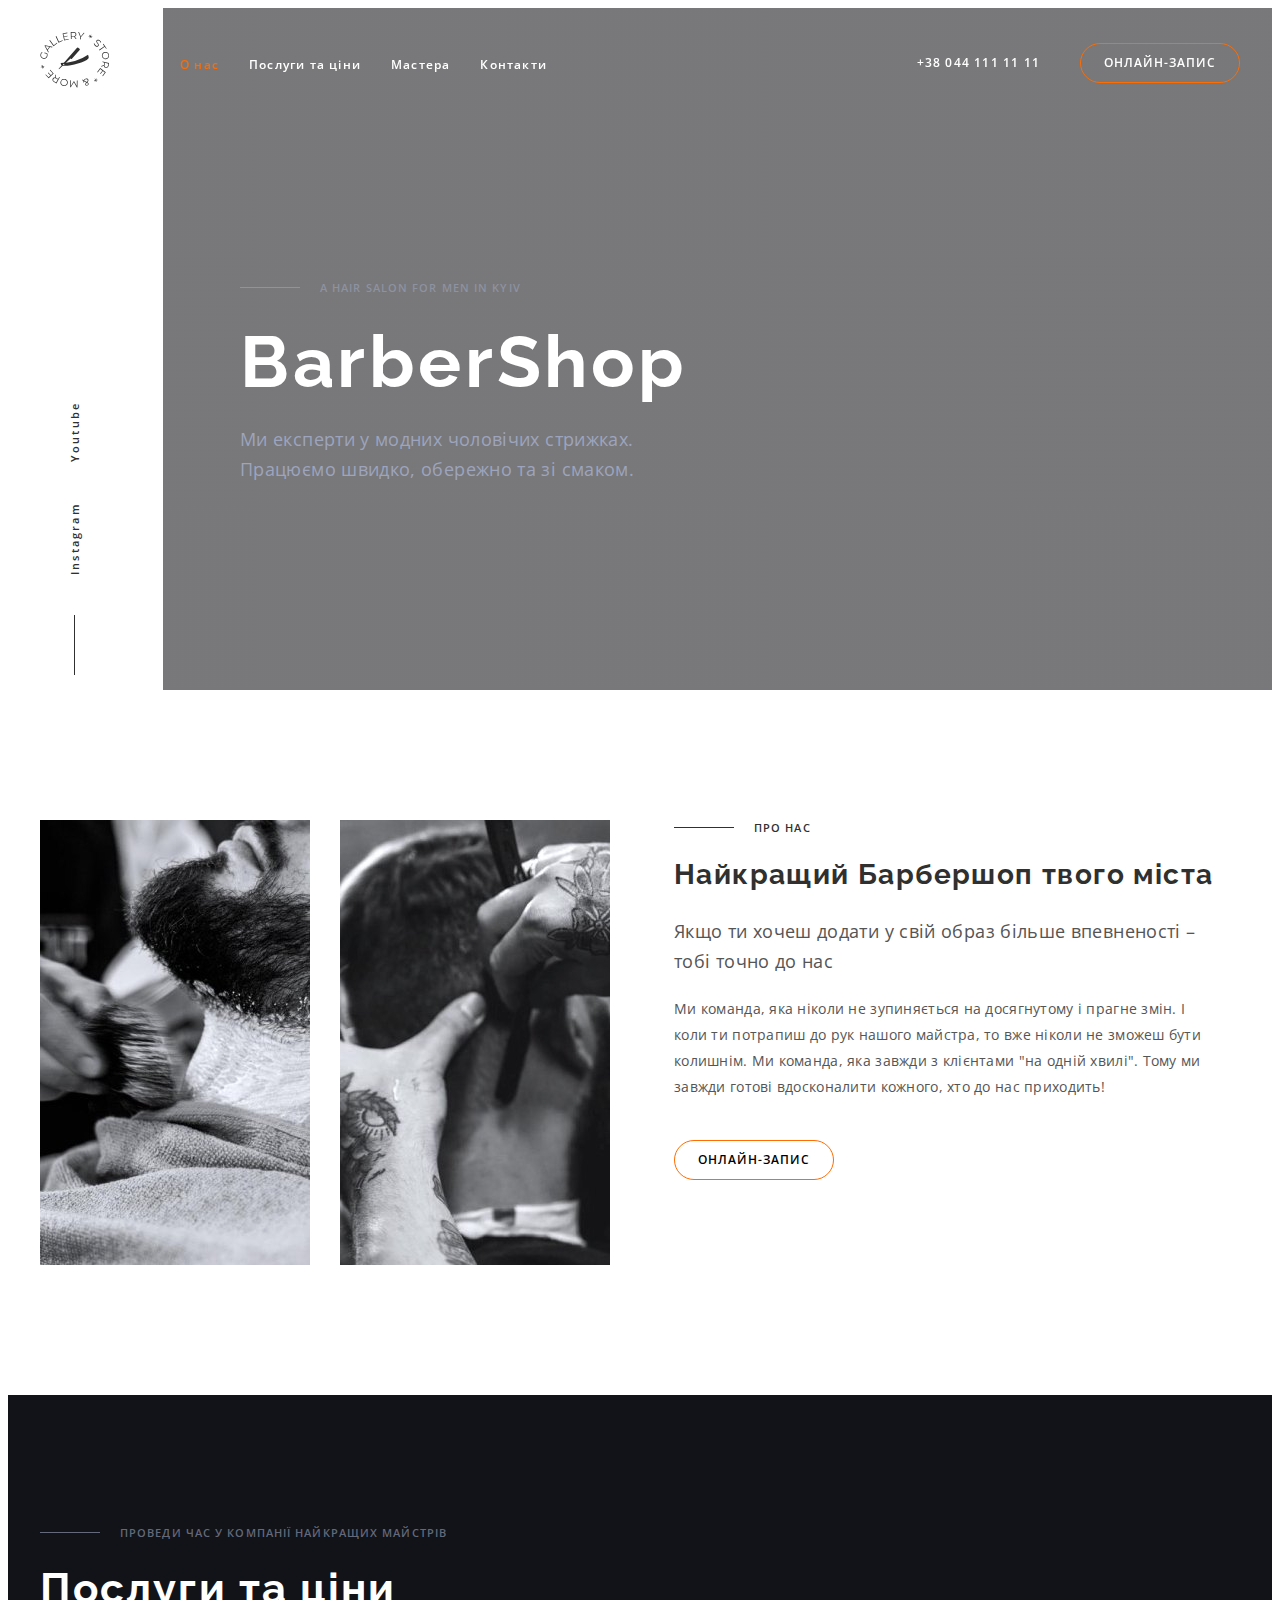
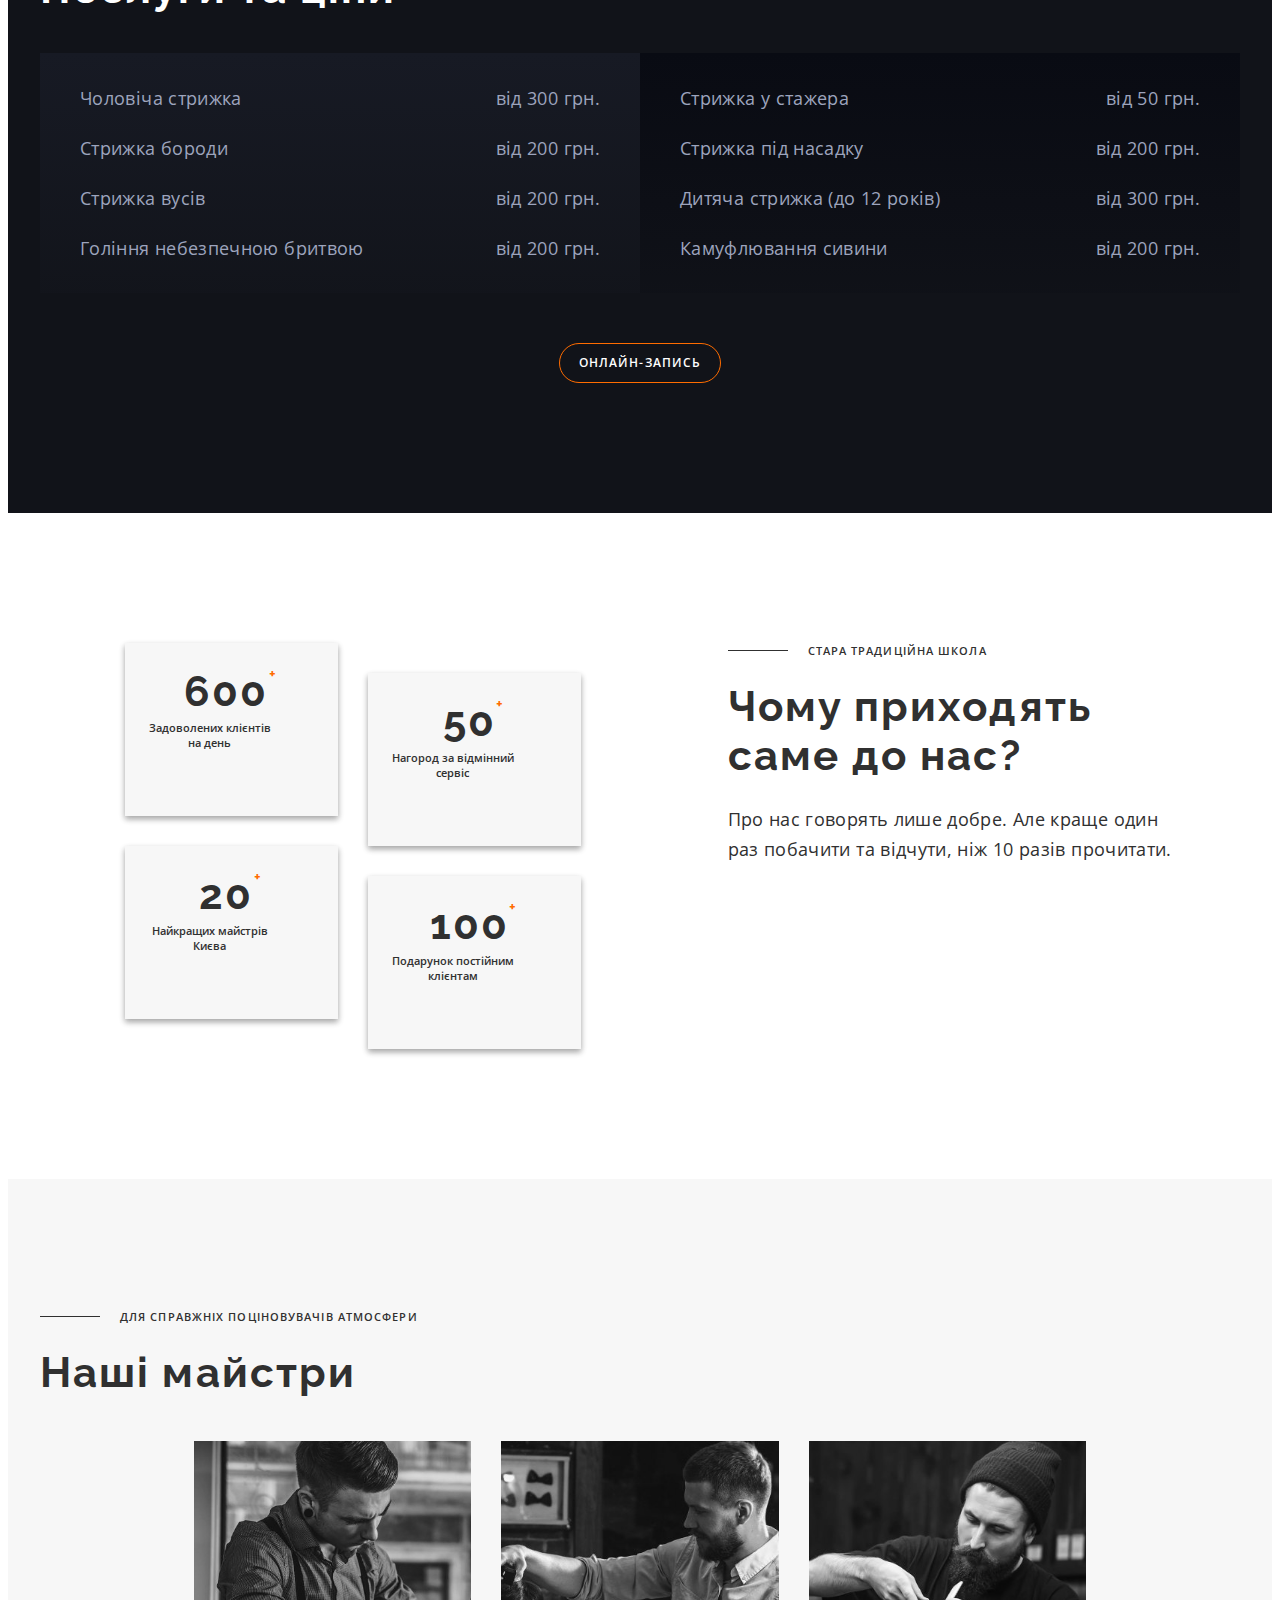
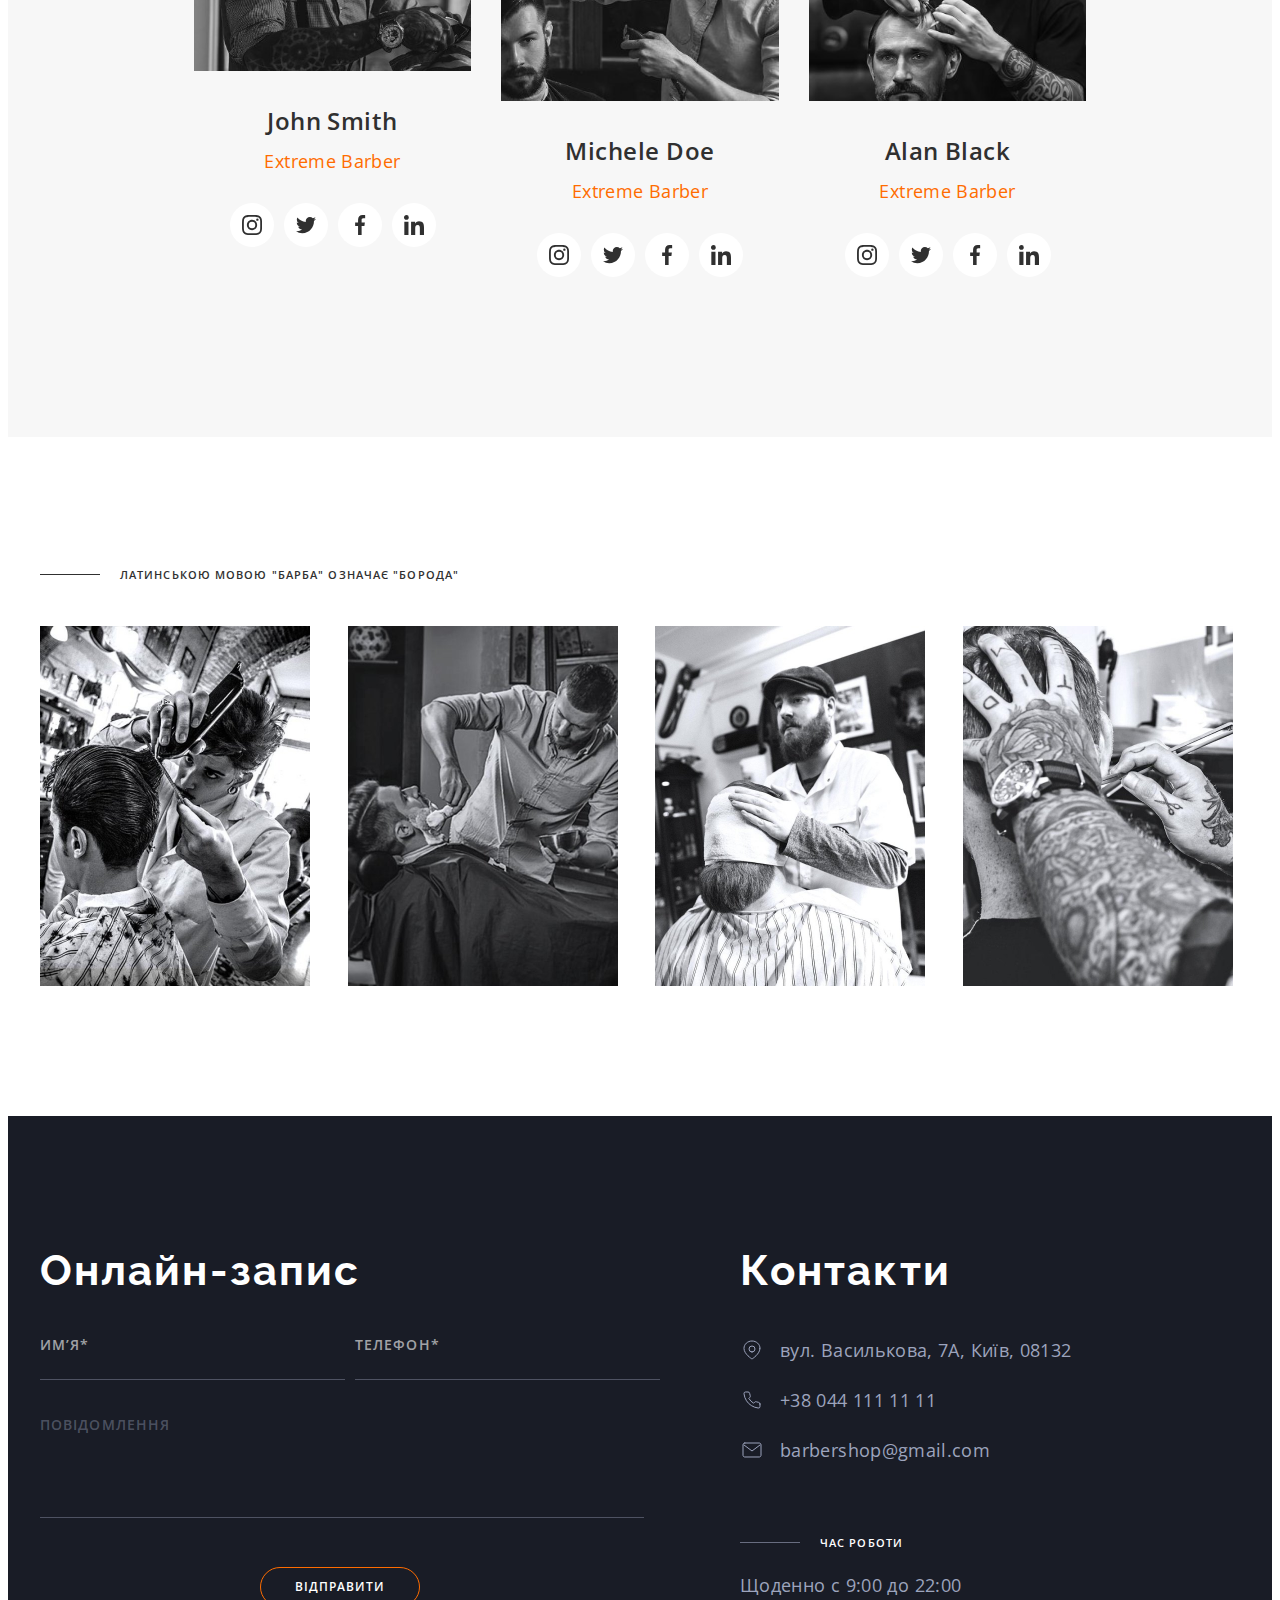
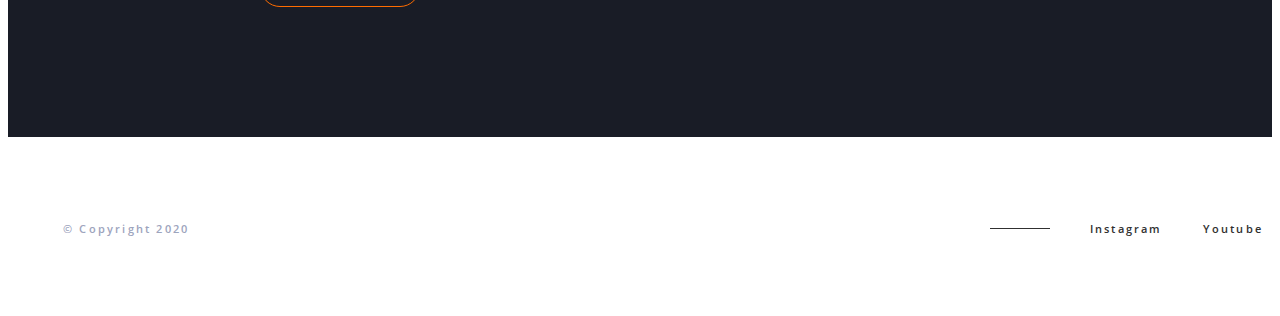
==== commit 5278efab: "Added img and retina img" ====
--- a/index.html
+++ b/index.html
@@ -262,10 +262,11 @@
           <ul class="card-set" lang="en">
             <li class="card-set__item">
               <img
+                srcset="./images/masters/img1@1x_sm.jpg 1x, ./images/masters/img1@2x_sm.jpg 2x"
                 class="master__img"
                 src="./images/masters/img1.jpg"
                 alt="мастер стрижет мужчину"
-                width="370"
+                width="450"
                 height="348"
               />
               <div class="masters__wrapper">
@@ -477,6 +478,7 @@
           <ul class="portfolio__list card-set">
             <li class="portfolio__item card-set__item">
               <img
+                srcset=""
                 class="portfolio__jpg"
                 src="./images/portfolio/gallery-1@2x.jpg"
                 alt="майстер стрижет мужчину"
--- a/css/main.min.css
+++ b/css/main.min.css
@@ -1 +1 @@
-:root{--main-font: "Open Sans", sans-serif;--secondary-font: "Raleway", sans-serif;--main-txt-color: #303030;--secondary-txt-dark: rgba(157, 164, 189, 0.6);--secondary-txt-ligth: #9da4bd;--secondary-txt-grey: #555555;--accent-color: #ff6c00;--primary-white-color: #ffffff;--bg-dark: #191c26;--bg-grey: #f7f7f7;--bg-price: #111319;--indent: 30px;--items: 3;--anim-fast: 400ms ease-in-out}.visually-hidden{position:absolute;white-space:nowrap;width:1px;height:1px;overflow:hidden;border:0;padding:0;clip:rect(0 0 0 0);-webkit-clip-path:inset(50%);clip-path:inset(50%);margin:-1px}.contacts__group,.portfolio,.masters,.benefits,.price,.about,.form-registration{padding-top:84px;padding-bottom:84px}@media screen and (min-width: 768px){.contacts__group,.portfolio,.masters,.benefits,.price,.about,.form-registration{padding-top:100px;padding-bottom:100px}}@media screen and (min-width: 1200px){.contacts__group,.portfolio,.masters,.benefits,.price,.about,.form-registration{padding-top:130px;padding-bottom:130px}}.contacts__link,.nav__link,.header__phone,.mobile__link,.socials__link,.social-list__link,.logo{text-decoration:none;color:currentColor}.contacts__address,.portfolio__list,.benefits__list,.price__inner-list,.price__list,.about__list,.nav__list,.mobile__nav,.socials,.slider-controls,.social-list,.card-set{list-style:none;padding:0;margin:0}body{font-family:var(--main-font);color:var(--main-txt-color)}body.no-scroll{overflow:hidden;padding-right:calc(100vw - 100%)}h1,h2,h3,h4,h5,h6,p{margin:0}img{display:block}.btn{max-width:200px;min-width:160px;min-height:40px;padding:11px 19px;font-family:inherit;font-weight:600;font-size:12px;line-height:1.3333333333;letter-spacing:.09em;text-transform:uppercase;background:rgba(0,0,0,0);cursor:pointer;border:1px solid var(--accent-color);border-radius:25px;-webkit-transition:background-color var(--anim-fast),color var(--anim-fast);transition:background-color var(--anim-fast),color var(--anim-fast)}.btn:hover,.btn:focus{background-color:var(--accent-color);color:var(--primary-white-color)}.btn--mode-dark{color:var(--primary-white-color)}.btn--animation{position:relative;display:block;border:1px solid var(--accent-color);overflow:hidden;color:var(--primary-white-color)}.btn--animation:hover,.btn--animation:focus{-webkit-box-shadow:1px 1px 10px 5px rgba(255,108,0,.5);box-shadow:1px 1px 10px 5px rgba(255,108,0,.5);background-color:rgba(0,0,0,0)}.btn--animation::before{content:"";position:absolute;top:0;left:-100%;width:100%;height:100%;background:linear-gradient(120deg, transparent, rgba(255, 108, 0, 0.5), transparent);-webkit-transition:all,650ms;transition:all,650ms}.btn--animation:hover::before{left:100%}.card-set{display:-webkit-box;display:-ms-flexbox;display:flex;-ms-flex-wrap:wrap;flex-wrap:wrap;gap:var(--indent);-webkit-box-pack:center;-ms-flex-pack:center;justify-content:center}.card-set__item{-ms-flex-preferred-size:calc((100% - var(--indent)*(var(--items) - 1))/var(--items));flex-basis:calc((100% - var(--indent)*(var(--items) - 1))/var(--items))}@media screen and (min-width: 768px){.card-set__item{--items: 2}}@media screen and (min-width: 1200px){.card-set__item{--items: 4}}.container{padding-left:15px;padding-right:15px;margin-left:auto;margin-right:auto}@media screen and (min-width: 480px){.container{width:480px}}@media screen and (min-width: 768px){.container{width:768px}}@media screen and (min-width: 1200px){.container{width:1200px}}.uppertitle{display:-webkit-box;display:-ms-flexbox;display:flex;-webkit-box-align:center;-ms-flex-align:center;align-items:center;gap:20px;font-weight:600;font-size:11px;line-height:1.3636363636;letter-spacing:.1em;text-transform:uppercase}.uppertitle::before{content:"";display:inline-block;height:1px;width:60px}.uppertitle--mode-light{color:var(--main-txt-color)}.uppertitle--mode-light::before{background-color:var(--main-txt-color)}.uppertitle--mode-dark{color:var(--secondary-txt-dark)}.uppertitle--mode-dark::before{background-color:var(--secondary-txt-dark)}.section-title{font-family:var(--secondary-font);font-size:28px;line-height:1.1666666667;letter-spacing:.05em}@media screen and (min-width: 768px){.section-title{font-size:42px}}.section-title--mode-light{color:var(--primary-white-color);margin-bottom:40px}.section-title--mode-dark{margin-bottom:24px}.subtitle{font-size:16px;line-height:1.6666666667;letter-spacing:.02em;font-weight:400}@media screen and (min-width: 1200px){.subtitle{font-size:18px}}.main-title{margin-bottom:20px;font-family:var(--secondary-font);font-size:48px;line-height:1.1805555556;letter-spacing:.05em;color:var(--primary-white-color)}@media screen and (min-width: 1200px){.main-title{font-size:72px}}.logo{color:var(--primary-white-color);-webkit-transition:color var(--anim-fast);transition:color var(--anim-fast)}@media screen and (min-width: 768px){.logo{color:var(--main-txt-color)}}.logo:hover,.logo:focus{color:var(--accent-color)}.logo--white{color:var(--primary-white-color)}.logo__icon{fill:currentColor}.social-list{display:-webkit-box;display:-ms-flexbox;display:flex;-webkit-box-align:center;-ms-flex-align:center;align-items:center;gap:40px}.social-list::before{content:"";display:block;width:60px;height:1px;background-color:var(--main-txt-color)}.social-list--rotate{-webkit-transform:rotate(-90deg) translateY(27px);transform:rotate(-90deg) translateY(27px);-webkit-transform-origin:top left;transform-origin:top left}.social-list__link{display:-webkit-box;display:-ms-flexbox;display:flex;font-weight:600;font-size:11px;line-height:1.3636363636;letter-spacing:.2em;-webkit-transition:color var(--anim-fast);transition:color var(--anim-fast)}.social-list__link:hover,.social-list__link:focus{color:var(--accent-color)}.slider-controls{display:none}@media screen and (min-width: 768px){.slider-controls{position:absolute;right:0;bottom:40px;display:-webkit-box;display:-ms-flexbox;display:flex;gap:26px;-webkit-box-align:center;-ms-flex-align:center;align-items:center}}.slider-controls__btn{display:none}@media screen and (min-width: 768px){.slider-controls__btn{width:60px;padding:0;padding-bottom:8px;font-weight:600;font-size:11px;line-height:1.3636363636;letter-spacing:.1em;color:var(--primary-white-color);text-align:right;background-color:rgba(0,0,0,0);border:none;border-bottom:1px solid var(--primary-white-color);cursor:pointer}}.slider-controls__btn.disabled{border-bottom:1px solid rgba(157,164,189,.6);color:rgba(157,164,189,.6);text-align:left}.pagination{position:absolute;top:50%;right:0}.pagination__item{display:none}@media screen and (min-width: 1200px){.pagination__item{margin-bottom:12px;margin-left:auto;width:8px;height:2px;background-color:var(--secondary-txt-dark)}.pagination__item:last-child{margin-bottom:0}.pagination__item.active{background-color:var(--primary-white-color);width:18px}}.socials{display:-webkit-box;display:-ms-flexbox;display:flex;-webkit-box-pack:center;-ms-flex-pack:center;justify-content:center;gap:10px}.socials__link{display:-webkit-box;display:-ms-flexbox;display:flex;-webkit-box-align:center;-ms-flex-align:center;align-items:center;-webkit-box-pack:center;-ms-flex-pack:center;justify-content:center;width:44px;height:44px;background-color:var(--primary-white-color);border-radius:50%;color:var(--main-txt-color);-webkit-transition:color var(--anim-fast),-webkit-box-shadow var(--anim-fast);transition:color var(--anim-fast),-webkit-box-shadow var(--anim-fast);transition:color var(--anim-fast),box-shadow var(--anim-fast);transition:color var(--anim-fast),box-shadow var(--anim-fast),-webkit-box-shadow var(--anim-fast)}.socials__link:hover,.socials__link:focus{color:var(--accent-color);-webkit-box-shadow:rgba(0,0,0,.19) 0px 10px 20px,rgba(0,0,0,.23) 0px 6px 6px;box-shadow:rgba(0,0,0,.19) 0px 10px 20px,rgba(0,0,0,.23) 0px 6px 6px}.socials__icon{fill:currentColor}.form-registration{width:418px;margin-left:auto;margin-right:auto}@media screen and (min-width: 768px){.form-registration{width:100%}}@media screen and (min-width: 768px)and (min-width: 1200px){.form-registration{max-width:50%}}.form__title{text-align:center}@media screen and (min-width: 768px){.form__title{text-align:left}}.form-registration__wrap{margin-bottom:24px}@media screen and (min-width: 768px){.form-registration__wrap{display:-webkit-box;display:-ms-flexbox;display:flex;gap:var(--indent);-webkit-box-pack:center;-ms-flex-pack:center;justify-content:center}}.form-registration__group{position:relative}@media screen and (min-width: 768px){.form-registration__group:first-child{-ms-flex-preferred-size:330px;flex-basis:330px}.form-registration__group:last-child{-ms-flex-preferred-size:330px;flex-basis:330px}}.form-registration__input{width:100%;height:24px;padding:10px;background-color:rgba(0,0,0,0);border:none;outline:rgba(0,0,0,0);border-bottom:1px solid rgba(157,164,189,.4);color:var(--primary-white-color);font-size:14px;-webkit-transition:border-color var(--anim-fast);transition:border-color var(--anim-fast);margin-bottom:25px}.form-registration__input:not(:-moz-placeholder-shown){border-bottom:1px solid var(--primary-white-color)}.form-registration__input:not(:-ms-input-placeholder){border-bottom:1px solid var(--primary-white-color)}.form-registration__input:focus,.form-registration__input:not(:placeholder-shown){border-bottom:1px solid var(--primary-white-color)}.form-registration__input:hover{border-bottom:1px solid var(--accent-color)}.form-registration__input::-webkit-input-placeholder{color:rgba(0,0,0,0);-webkit-transition:color var(--anim-fast);transition:color var(--anim-fast)}.form-registration__input::-moz-placeholder{color:rgba(0,0,0,0);-moz-transition:color var(--anim-fast);transition:color var(--anim-fast)}.form-registration__input:-ms-input-placeholder{color:rgba(0,0,0,0);-ms-transition:color var(--anim-fast);transition:color var(--anim-fast)}.form-registration__input::-ms-input-placeholder{color:rgba(0,0,0,0);-ms-transition:color var(--anim-fast);transition:color var(--anim-fast)}.form-registration__input::placeholder{color:rgba(0,0,0,0);-webkit-transition:color var(--anim-fast);transition:color var(--anim-fast)}.form-registration__input:focus::-webkit-input-placeholder{color:rgba(157,164,189,.4)}.form-registration__input:focus::-moz-placeholder{color:rgba(157,164,189,.4)}.form-registration__input:focus:-ms-input-placeholder{color:rgba(157,164,189,.4)}.form-registration__input:focus::-ms-input-placeholder{color:rgba(157,164,189,.4)}.form-registration__input:focus::placeholder{color:rgba(157,164,189,.4)}.form-registration__input:valid:required:not(:-moz-placeholder-shown){border-bottom:1px solid green}.form-registration__input:valid:required:not(:-ms-input-placeholder){border-bottom:1px solid green}.form-registration__input:valid:required:not(:placeholder-shown){border-bottom:1px solid green}.form-registration__input:not(:-moz-placeholder-shown)+.form-registration__label{transform:translateY(-20px) scale(0.8);color:var(--primary-white-color)}.form-registration__input:not(:-ms-input-placeholder)+.form-registration__label{transform:translateY(-20px) scale(0.8);color:var(--primary-white-color)}.form-registration__input:focus+.form-registration__label,.form-registration__input:not(:placeholder-shown)+.form-registration__label{-webkit-transform:translateY(-20px) scale(0.8);transform:translateY(-20px) scale(0.8);color:var(--primary-white-color)}.form-registration__label{position:absolute;top:0;left:0;-webkit-transform-origin:top left;transform-origin:top left;-webkit-transition:transformvar var(--anim-fast),color var(--anim-fast);transition:transformvar var(--anim-fast),color var(--anim-fast);font-size:14px;font-style:normal;font-weight:600;line-height:1.3636363636;letter-spacing:1.1px;text-transform:uppercase;color:rgba(255,255,255,.6)}.form-registration__message{width:100%;height:84px;background-color:rgba(0,0,0,0);border:none;border-bottom:1px solid rgba(157,164,189,.4);resize:none;margin-bottom:44px;outline:rgba(0,0,0,0);font-size:12px;color:var(--primary-white-color)}.form-registration__message:hover{border-bottom:1px solid var(--accent-color)}.form-registration__text{position:absolute;left:0;top:-130px;-webkit-transform-origin:top left;transform-origin:top left;-webkit-transition:transformvar var(--anim-fast),color var(--anim-fast);transition:transformvar var(--anim-fast),color var(--anim-fast);font-size:14px;font-style:normal;font-weight:600;line-height:1.3636363636;letter-spacing:1.1px;text-transform:uppercase;color:rgba(157,164,189,.4)}.form__btn{margin:0 auto}@media screen and (min-width: 768px){.form__btn{margin-left:auto}}.backdrop{position:fixed;top:0;left:0;width:100%;height:100%;background-color:rgba(0,0,0,.3);z-index:200;-webkit-transition:opacity 600ms ease-out,visibility 600ms ease-out;transition:opacity 600ms ease-out,visibility 600ms ease-out}.backdrop--is-hidden{opacity:0;visibility:hidden;pointer-events:none}.modal{display:block;position:absolute;top:50%;left:50%;-webkit-transform:translate(-50%, -50%);transform:translate(-50%, -50%);width:420px;height:520px;padding:35px 25px;border-radius:35px 0 35px 0;background-color:var(--bg-dark)}.modal__close-btn{position:absolute;display:-webkit-box;display:-ms-flexbox;display:flex;-webkit-box-align:center;-ms-flex-align:center;align-items:center;-webkit-box-pack:center;-ms-flex-pack:center;justify-content:center;right:10px;top:10px;width:30px;height:30px;padding:0;border-radius:50%;background-color:rgba(0,0,0,0);cursor:pointer;border:1px solid var(--accent-color)}.modal__close-btn:hover,.modal__close-btn:focus{background-color:var(--accent-color)}.modal__close-icon{fill:var(--primary-white-color)}.modal-form__title{margin-bottom:25px;text-align:center;font-weight:700;font-size:20px;line-height:1.15;letter-spacing:.03em;color:var(--primary-white-color)}.modal-form__label{width:100%;margin-bottom:5px;font-size:12px;font-style:normal;font-weight:600;line-height:1.3636363636;letter-spacing:1.1px;text-transform:uppercase;color:rgba(157,164,189,.4)}.modal-form__input{width:100%;height:24px;margin-bottom:20px;padding:10px;background-color:rgba(0,0,0,0);border:none;outline:rgba(0,0,0,0);border-bottom:1px solid rgba(157,164,189,.4);color:var(--primary-white-color);font-size:14px;-webkit-transition:border-color var(--anim-fast);transition:border-color var(--anim-fast)}.modal-form__input:hover{border-bottom:1px solid var(--accent-color)}.modal-form__input:not(:-moz-placeholder-shown){border-bottom:1px solid var(--primary-white-color)}.modal-form__input:not(:-ms-input-placeholder){border-bottom:1px solid var(--primary-white-color)}.modal-form__input:focus,.modal-form__input:not(:placeholder-shown){border-bottom:1px solid var(--primary-white-color)}.modal-form__input::-webkit-input-placeholder{color:rgba(0,0,0,0);-webkit-transition:color var(--anim-fast);transition:color var(--anim-fast)}.modal-form__input::-moz-placeholder{color:rgba(0,0,0,0);-moz-transition:color var(--anim-fast);transition:color var(--anim-fast)}.modal-form__input:-ms-input-placeholder{color:rgba(0,0,0,0);-ms-transition:color var(--anim-fast);transition:color var(--anim-fast)}.modal-form__input::-ms-input-placeholder{color:rgba(0,0,0,0);-ms-transition:color var(--anim-fast);transition:color var(--anim-fast)}.modal-form__input::placeholder{color:rgba(0,0,0,0);-webkit-transition:color var(--anim-fast);transition:color var(--anim-fast)}.modal-form__input:focus::-webkit-input-placeholder{color:rgba(157,164,189,.4)}.modal-form__input:focus::-moz-placeholder{color:rgba(157,164,189,.4)}.modal-form__input:focus:-ms-input-placeholder{color:rgba(157,164,189,.4)}.modal-form__input:focus::-ms-input-placeholder{color:rgba(157,164,189,.4)}.modal-form__input:focus::placeholder{color:rgba(157,164,189,.4)}.modal-form__input:valid:required:not(:-moz-placeholder-shown){border-bottom:1px solid green}.modal-form__input:valid:required:not(:-ms-input-placeholder){border-bottom:1px solid green}.modal-form__input:valid:required:not(:placeholder-shown){border-bottom:1px solid green}.modal-form__message{width:100%;height:90px;margin-bottom:34px;background-color:rgba(0,0,0,0);border:none;border-bottom:1px solid rgba(157,164,189,.4);resize:none;outline:rgba(0,0,0,0);font-size:12px;color:var(--primary-white-color)}.modal-form__message:hover{border-bottom:1px solid var(--accent-color)}.modal-form__label{margin-bottom:10px;font-size:12px;font-style:normal;font-weight:600;line-height:1.3636363636;letter-spacing:1.1px;text-transform:uppercase;color:rgba(157,164,189,.4)}.modal-form__desc{display:block;text-align:center;margin-bottom:44px;font-weight:700;font-size:18px;line-height:1.15;letter-spacing:.03em;color:var(--accent-color)}.modal-form__btn{margin:auto}.mobile__btn{display:-webkit-inline-box;display:-ms-inline-flexbox;display:inline-flex;-webkit-box-align:center;-ms-flex-align:center;align-items:center;-webkit-box-pack:center;-ms-flex-pack:center;justify-content:center;width:40px;height:40px;background-color:rgba(0,0,0,0);border:none;cursor:pointer}@media screen and (min-width: 767px){.mobile__btn{display:none}}.mobile__overlay .mobile__btn{position:absolute;top:48px;right:30px}.mobile__overlay{position:fixed;top:0;left:0;width:100%;height:100%;z-index:100;background-color:rgba(25,28,38,.2);-webkit-box-shadow:0px 4px 8px rgba(0,0,0,.04),0px 2px 4px rgba(0,0,0,.08),0px 1px 3px rgba(0,0,0,.16);box-shadow:0px 4px 8px rgba(0,0,0,.04),0px 2px 4px rgba(0,0,0,.08),0px 1px 3px rgba(0,0,0,.16);opacity:0;pointer-events:none;visibility:hidden}@media screen and (min-width: 768px){.mobile__overlay{display:none}}.mobile__overlay.is-open{opacity:1;pointer-events:initial;visibility:visible}.mobile__container{display:-webkit-box;display:-ms-flexbox;display:flex;-webkit-box-orient:vertical;-webkit-box-direction:normal;-ms-flex-direction:column;flex-direction:column;max-width:337px;margin-left:auto;background-color:var(--primary-white-color);height:100%;padding:118px 40px;-webkit-transform:translateX(100%);transform:translateX(100%)}.mobile__overlay.is-open .mobile__container{-webkit-transform:translateX(0);transform:translateX(0)}.mobile__nav{margin-bottom:auto}.header{position:fixed;top:0;left:0;width:100%;z-index:100;-webkit-transition:background-color var(--anim-fast),-webkit-backdrop-filter var(--anim-fast);transition:background-color var(--anim-fast),-webkit-backdrop-filter var(--anim-fast);transition:background-color var(--anim-fast),backdrop-filter var(--anim-fast);transition:background-color var(--anim-fast),backdrop-filter var(--anim-fast),-webkit-backdrop-filter var(--anim-fast)}.header--no-transparency{background-color:rgba(29,30,32,.4);-webkit-backdrop-filter:blur(5px);backdrop-filter:blur(5px)}.header__container{display:-webkit-box;display:-ms-flexbox;display:flex;-webkit-box-align:center;-ms-flex-align:center;align-items:center}.header__logo{margin-right:auto;padding-top:40px;padding-bottom:40px}@media screen and (min-width: 768px){.header__logo{padding-top:32px;padding-bottom:32px;margin-right:64px}}@media screen and (min-width: 1200px){.header__logo{margin-right:71px}}.header__phone{margin-right:40px;padding-top:52px;padding-bottom:52px;font-weight:600;font-size:12px;line-height:1.3333333333;letter-spacing:.1em;color:var(--primary-white-color);-webkit-transition:color var(--anim-fast);transition:color var(--anim-fast)}@media screen and (max-width: 1199px){.header__phone{display:none}}.header__phone:hover,.header__phone:focus{color:var(--accent-color)}@media screen and (max-width: 767px){.header__btn{display:none}}.nav{display:none}@media screen and (min-width: 768px){.nav{display:block;margin-right:auto}}.nav__list{display:-webkit-box;display:-ms-flexbox;display:flex;gap:24px}@media screen and (min-width: 1200px){.nav__list{gap:var(--indent)}}.nav__link{padding-top:52px;padding-bottom:52px;font-weight:600;font-size:12px;line-height:1.3333333333;letter-spacing:.1em;color:var(--primary-white-color);-webkit-transition:color var(--anim-fast);transition:color var(--anim-fast)}.nav__link:hover,.nav__link:focus{color:var(--accent-color)}.nav__link--current{color:var(--accent-color)}.hero{max-width:1280px;margin-left:auto;margin-right:auto;background-image:linear-gradient(to right, rgb(255, 255, 255) 155px, rgba(25, 28, 38, 0.2) 155px);background-color:rgba(34,32,32,.5)}@media screen and (min-width: 768px){.hero__container{display:-webkit-box;display:-ms-flexbox;display:flex}}.hero__left-side{display:none}@media screen and (min-width: 768px){.hero__left-side{display:-webkit-box;display:-ms-flexbox;display:flex;-webkit-box-align:end;-ms-flex-align:end;align-items:flex-end;-ms-flex-preferred-size:100px;flex-basis:100px;max-width:100px}}.hero__right-side{position:relative;-webkit-box-flex:1;-ms-flex-positive:1;flex-grow:1;padding-top:208px;padding-bottom:183px}@media screen and (min-width: 768px){.hero__right-side{padding-top:272px;padding-bottom:245px;padding-left:120px}}@media screen and (min-width: 1200px){.hero__right-side{padding-bottom:206px;padding-left:100px}}.hero__uppertitle{margin-bottom:24px}.hero__desc{width:306px;font-size:16px;line-height:1.6666666667;letter-spacing:.02em;color:var(--secondary-txt-ligth)}@media screen and (min-width: 1200px){.hero__desc{width:500px;font-size:18px}}@media screen and (min-width: 768px){.about__container{display:-webkit-box;display:-ms-flexbox;display:flex;gap:30px}}@media screen and (min-width: 768px)and (min-width: 1200px){.about__container{gap:64px}}.about__list{display:none}@media screen and (min-width: 768px){.about__list{display:-webkit-box;display:-ms-flexbox;display:flex;-webkit-box-orient:vertical;-webkit-box-direction:normal;-ms-flex-direction:column;flex-direction:column;gap:var(--indent)}}@media screen and (min-width: 1200px){.about__list{-webkit-box-orient:horizontal;-webkit-box-direction:normal;-ms-flex-direction:row;flex-direction:row}}.about__content{-ms-flex-preferred-size:380px;flex-basis:380px}@media screen and (min-width: 1200px){.about__content{-ms-flex-preferred-size:540px;flex-basis:540px}}.about__uppertitle{margin-bottom:20px}@media screen and (min-width: 1200px){.about__uppertitle{margin-bottom:24px}}@media screen and (min-width: 768px){.about__title{font-size:28px}}@media screen and (max-width: 1199px){.about__title{max-width:380px;font-size:42px}}.about__subtitle{color:var(--secondary-txt-grey);margin-bottom:20px}.about__desc{margin-bottom:40px;font-size:14px;line-height:1.8571428571;letter-spacing:.02em;color:var(--secondary-txt-grey)}.price{max-width:1270px;margin-left:auto;margin-right:auto;background-color:var(--bg-price);background-repeat:no-repeat;background-position:center;background-size:cover}.price__uppertitle{margin-bottom:24px}.price__list{margin-bottom:50px}@media screen and (min-width: 1200px){.price__list{display:-webkit-box;display:-ms-flexbox;display:flex}}.price__items{padding:30px}@media screen and (min-width: 768px){.price__items{-ms-flex-preferred-size:50%;flex-basis:50%;padding:30px 40px}}.price__items:nth-child(1){background-image:-webkit-gradient(linear, left top, left bottom, from(#171a24), to(rgba(23, 26, 36, 0.2)));background-image:linear-gradient(180deg, #171a24 0%, rgba(23, 26, 36, 0.2) 100%)}.price__items:nth-child(2){background-image:-webkit-gradient(linear, left top, left bottom, from(#090b13), to(rgba(9, 11, 19, 0.2)));background-image:linear-gradient(180deg, #090b13 0%, rgba(9, 11, 19, 0.2) 100%)}.price__inner-list{color:var(--secondary-txt-ligth)}.price__inner-item{display:-webkit-box;display:-ms-flexbox;display:flex;-webkit-box-pack:justify;-ms-flex-pack:justify;justify-content:space-between;font-size:14px;line-height:1.6666666667;letter-spacing:.02em;margin-bottom:20px}@media screen and (min-width: 768px){.price__inner-item{font-size:18px}}.price__inner-item:last-child{margin-bottom:0}.price__btn{display:block;margin:0 auto}.benefits__container{display:-webkit-box;display:-ms-flexbox;display:flex;-webkit-box-orient:vertical;-webkit-box-direction:reverse;-ms-flex-direction:column-reverse;flex-direction:column-reverse}@media screen and (min-width: 1200px){.benefits__container{-webkit-box-orient:horizontal;-webkit-box-direction:normal;-ms-flex-direction:row;flex-direction:row;-ms-flex-pack:distribute;justify-content:space-around}}.benefits__list{display:-webkit-box;display:-ms-flexbox;display:flex;-ms-flex-wrap:wrap;flex-wrap:wrap;-webkit-box-pack:center;-ms-flex-pack:center;justify-content:center;-webkit-box-align:end;-ms-flex-align:end;align-items:flex-end}@media screen and (min-width: 768px){.benefits__list{width:500px;margin-left:auto}}@media screen and (min-width: 768px)and (min-width: 1200px){.benefits__list{margin-left:0}}.benefits__item{width:193px;height:133px;padding:20px;text-align:center;background-color:var(--bg-grey);-webkit-box-shadow:rgba(0,0,0,.16) 0px 3px 6px,rgba(0,0,0,.23) 0px 3px 6px;box-shadow:rgba(0,0,0,.16) 0px 3px 6px,rgba(0,0,0,.23) 0px 3px 6px}@media screen and (min-width: 768px){.benefits__item{width:210px;padding:20px}}@media screen and (min-width: 768px)and (min-width: 1200px){.benefits__item{width:173px}}.benefits__item:nth-child(2n+1){margin-bottom:30px;margin-right:30px}.benefits__quantity{display:-webkit-box;display:-ms-flexbox;display:flex;-webkit-box-pack:center;-ms-flex-pack:center;justify-content:center;font-weight:700;font-size:42px;line-height:57px;text-align:center;letter-spacing:.05em}.benefits__quantity::after{content:"+";font-weight:600;font-size:16px;line-height:22px;text-align:center;color:var(--accent-color)}.benefits__desc{width:130px;font-size:11px;font-weight:600;line-height:normal;text-align:center}.benefits__content{margin-bottom:44px}@media screen and (min-width: 768px){.benefits__content{width:450px}}@media screen and (min-width: 1200px){.benefits__content{-ms-flex-preferred-size:450px;flex-basis:450px}}.benefits__uppertitle{margin-bottom:24px}.masters{background-color:var(--bg-grey)}.masters__uppertitle{margin-bottom:24px}.masters__title{margin-bottom:44px}.masters__wrapper{padding-top:30px;padding-bottom:30px;padding-left:5px;padding-right:5px;text-align:center}.master__subtitle{margin-bottom:8px;font-size:24px;line-height:1.6666666667;letter-spacing:.02em;font-weight:600}.master__desc{margin-bottom:30px;font-size:18px;line-height:1.3571428571;letter-spacing:.02em;color:var(--accent-color)}.portfolio__uppertitle{margin-bottom:44px}.contacts{background-color:var(--bg-dark)}@media screen and (min-width: 1200px){.contacts__container{display:-webkit-box;display:-ms-flexbox;display:flex}}.contacts__group{margin-left:auto;margin-right:auto}@media screen and (min-width: 1200px){.contacts__group{-ms-flex-preferred-size:50%;flex-basis:50%;padding-left:100px}}.contact__title{text-align:center}@media screen and (min-width: 768px){.contact__title{text-align:left}}@media screen and (min-width: 768px){.contacts__wrap{display:-webkit-box;display:-ms-flexbox;display:flex;-webkit-box-pack:start;-ms-flex-pack:start;justify-content:flex-start;gap:70px}}@media screen and (min-width: 768px)and (min-width: 1200px){.contacts__wrap{display:block}}.contacts__address{font-style:inherit;color:var(--secondary-txt-ligth)}.contacts__subtitle{display:-webkit-box;display:-ms-flexbox;display:flex;gap:20px;-webkit-box-align:center;-ms-flex-align:center;align-items:center;font-weight:600;font-size:11px;line-height:15px;letter-spacing:.1em;text-transform:uppercase;color:var(--primary-white-color);margin-bottom:20px}.contacts__subtitle::before{content:"";display:inline-block;width:60px;height:1px;background-color:var(--secondary-txt-dark)}.contacts__address{margin-bottom:70px}.contacts__item{margin-bottom:20px}.contacts__item:last-child{margin-bottom:0px}.contacts__time{color:var(--secondary-txt-ligth);margin-bottom:0px}.contacts__link{display:-webkit-box;display:-ms-flexbox;display:flex;-webkit-box-align:center;-ms-flex-align:center;align-items:center;gap:16px}.contacts__link:hover,.contacts__link:focus{color:var(--accent-color)}.footer{min-height:127px;padding-top:44px}.footer__container{display:-webkit-box;display:-ms-flexbox;display:flex}@media screen and (min-width: 768px){.footer__container{-webkit-box-align:center;-ms-flex-align:center;align-items:center;padding-left:30px;padding-right:30px}}@media screen and (min-width: 1200px){.footer__container{padding-left:55px;padding-right:55px}}.footer__copyright{font-weight:600;font-size:11px;line-height:1.3636363636;letter-spacing:.2em;color:var(--secondary-txt-ligth);margin-right:auto}.footer__link{padding-top:40px;padding-bottom:40px}/*# sourceMappingURL=main.min.css.map */+:root{--main-font: "Open Sans", sans-serif;--secondary-font: "Raleway", sans-serif;--main-txt-color: #303030;--secondary-txt-dark: rgba(157, 164, 189, 0.6);--secondary-txt-ligth: #9da4bd;--secondary-txt-grey: #555555;--accent-color: #ff6c00;--primary-white-color: #ffffff;--bg-dark: #191c26;--bg-grey: #f7f7f7;--bg-price: #111319;--indent: 30px;--items: 3;--anim-fast: 400ms ease-in-out}.visually-hidden{position:absolute;white-space:nowrap;width:1px;height:1px;overflow:hidden;border:0;padding:0;clip:rect(0 0 0 0);-webkit-clip-path:inset(50%);clip-path:inset(50%);margin:-1px}.contacts__group,.portfolio,.masters,.benefits,.price,.about,.form-registration{padding-top:84px;padding-bottom:84px}@media screen and (min-width: 768px){.contacts__group,.portfolio,.masters,.benefits,.price,.about,.form-registration{padding-top:100px;padding-bottom:100px}}@media screen and (min-width: 1200px){.contacts__group,.portfolio,.masters,.benefits,.price,.about,.form-registration{padding-top:130px;padding-bottom:130px}}.contacts__link,.nav__link,.header__phone,.mobile__link,.socials__link,.social-list__link,.logo{text-decoration:none;color:currentColor}.contacts__address,.portfolio__list,.benefits__list,.price__inner-list,.price__list,.about__list,.nav__list,.mobile__nav,.socials,.slider-controls,.social-list,.card-set{list-style:none;padding:0;margin:0}body{font-family:var(--main-font);color:var(--main-txt-color)}body.no-scroll{overflow:hidden;padding-right:calc(100vw - 100%)}h1,h2,h3,h4,h5,h6,p{margin:0}img{display:block;max-width:100%;height:auto;-o-object-fit:cover;object-fit:cover;-o-object-position:center;object-position:center}.btn{max-width:200px;min-width:160px;min-height:40px;padding:11px 19px;font-family:inherit;font-weight:600;font-size:12px;line-height:1.3333333333;letter-spacing:.09em;text-transform:uppercase;background:rgba(0,0,0,0);cursor:pointer;border:1px solid var(--accent-color);border-radius:25px;-webkit-transition:background-color var(--anim-fast),color var(--anim-fast);transition:background-color var(--anim-fast),color var(--anim-fast)}.btn:hover,.btn:focus{background-color:var(--accent-color);color:var(--primary-white-color)}.btn--mode-dark{color:var(--primary-white-color)}.btn--animation{position:relative;display:block;border:1px solid var(--accent-color);overflow:hidden;color:var(--primary-white-color)}.btn--animation:hover,.btn--animation:focus{-webkit-box-shadow:1px 1px 10px 5px rgba(255,108,0,.5);box-shadow:1px 1px 10px 5px rgba(255,108,0,.5);background-color:rgba(0,0,0,0)}.btn--animation::before{content:"";position:absolute;top:0;left:-100%;width:100%;height:100%;background:linear-gradient(120deg, transparent, rgba(255, 108, 0, 0.5), transparent);-webkit-transition:all,650ms;transition:all,650ms}.btn--animation:hover::before{left:100%}.card-set{display:-webkit-box;display:-ms-flexbox;display:flex;-ms-flex-wrap:wrap;flex-wrap:wrap;gap:var(--indent);-webkit-box-pack:center;-ms-flex-pack:center;justify-content:center}.card-set__item{-ms-flex-preferred-size:calc((100% - var(--indent)*(var(--items) - 1))/var(--items));flex-basis:calc((100% - var(--indent)*(var(--items) - 1))/var(--items))}@media screen and (min-width: 768px){.card-set__item{--items: 2}}@media screen and (min-width: 1200px){.card-set__item{--items: 4}}.container{padding-left:15px;padding-right:15px;margin-left:auto;margin-right:auto}@media screen and (min-width: 480px){.container{width:480px}}@media screen and (min-width: 768px){.container{width:768px}}@media screen and (min-width: 1200px){.container{width:1200px}}.uppertitle{display:-webkit-box;display:-ms-flexbox;display:flex;-webkit-box-align:center;-ms-flex-align:center;align-items:center;gap:20px;font-weight:600;font-size:11px;line-height:1.3636363636;letter-spacing:.1em;text-transform:uppercase}.uppertitle::before{content:"";display:inline-block;height:1px;width:60px}.uppertitle--mode-light{color:var(--main-txt-color)}.uppertitle--mode-light::before{background-color:var(--main-txt-color)}.uppertitle--mode-dark{color:var(--secondary-txt-dark)}.uppertitle--mode-dark::before{background-color:var(--secondary-txt-dark)}.section-title{font-family:var(--secondary-font);font-size:28px;line-height:1.1666666667;letter-spacing:.05em}@media screen and (min-width: 768px){.section-title{font-size:42px}}.section-title--mode-light{color:var(--primary-white-color);margin-bottom:40px}.section-title--mode-dark{margin-bottom:24px}.subtitle{font-size:16px;line-height:1.6666666667;letter-spacing:.02em;font-weight:400}@media screen and (min-width: 1200px){.subtitle{font-size:18px}}.main-title{margin-bottom:20px;font-family:var(--secondary-font);font-size:48px;line-height:1.1805555556;letter-spacing:.05em;color:var(--primary-white-color)}@media screen and (min-width: 1200px){.main-title{font-size:72px}}.logo{color:var(--primary-white-color);-webkit-transition:color var(--anim-fast);transition:color var(--anim-fast)}@media screen and (min-width: 768px){.logo{color:var(--main-txt-color)}}.logo:hover,.logo:focus{color:var(--accent-color)}.logo--white{color:var(--primary-white-color)}.logo__icon{fill:currentColor}.social-list{display:-webkit-box;display:-ms-flexbox;display:flex;-webkit-box-align:center;-ms-flex-align:center;align-items:center;gap:40px}.social-list::before{content:"";display:block;width:60px;height:1px;background-color:var(--main-txt-color)}.social-list--rotate{-webkit-transform:rotate(-90deg) translateY(27px);transform:rotate(-90deg) translateY(27px);-webkit-transform-origin:top left;transform-origin:top left}.social-list__link{display:-webkit-box;display:-ms-flexbox;display:flex;font-weight:600;font-size:11px;line-height:1.3636363636;letter-spacing:.2em;-webkit-transition:color var(--anim-fast);transition:color var(--anim-fast)}.social-list__link:hover,.social-list__link:focus{color:var(--accent-color)}.slider-controls{display:none}@media screen and (min-width: 768px){.slider-controls{position:absolute;right:0;bottom:40px;display:-webkit-box;display:-ms-flexbox;display:flex;gap:26px;-webkit-box-align:center;-ms-flex-align:center;align-items:center}}.slider-controls__btn{display:none}@media screen and (min-width: 768px){.slider-controls__btn{width:60px;padding:0;padding-bottom:8px;font-weight:600;font-size:11px;line-height:1.3636363636;letter-spacing:.1em;color:var(--primary-white-color);text-align:right;background-color:rgba(0,0,0,0);border:none;border-bottom:1px solid var(--primary-white-color);cursor:pointer}}.slider-controls__btn.disabled{border-bottom:1px solid rgba(157,164,189,.6);color:rgba(157,164,189,.6);text-align:left}.pagination{position:absolute;top:50%;right:0}.pagination__item{display:none}@media screen and (min-width: 1200px){.pagination__item{margin-bottom:12px;margin-left:auto;width:8px;height:2px;background-color:var(--secondary-txt-dark)}.pagination__item:last-child{margin-bottom:0}.pagination__item.active{background-color:var(--primary-white-color);width:18px}}.socials{display:-webkit-box;display:-ms-flexbox;display:flex;-webkit-box-pack:center;-ms-flex-pack:center;justify-content:center;gap:10px}.socials__link{display:-webkit-box;display:-ms-flexbox;display:flex;-webkit-box-align:center;-ms-flex-align:center;align-items:center;-webkit-box-pack:center;-ms-flex-pack:center;justify-content:center;width:44px;height:44px;background-color:var(--primary-white-color);border-radius:50%;color:var(--main-txt-color);-webkit-transition:color var(--anim-fast),-webkit-box-shadow var(--anim-fast);transition:color var(--anim-fast),-webkit-box-shadow var(--anim-fast);transition:color var(--anim-fast),box-shadow var(--anim-fast);transition:color var(--anim-fast),box-shadow var(--anim-fast),-webkit-box-shadow var(--anim-fast)}.socials__link:hover,.socials__link:focus{color:var(--accent-color);-webkit-box-shadow:rgba(0,0,0,.19) 0px 10px 20px,rgba(0,0,0,.23) 0px 6px 6px;box-shadow:rgba(0,0,0,.19) 0px 10px 20px,rgba(0,0,0,.23) 0px 6px 6px}.socials__icon{fill:currentColor}.form-registration{width:418px;margin-left:auto;margin-right:auto}@media screen and (min-width: 768px){.form-registration{width:100%}}@media screen and (min-width: 768px)and (min-width: 1200px){.form-registration{max-width:50%}}.form__title{text-align:center}@media screen and (min-width: 768px){.form__title{text-align:left}}.form-registration__wrap{margin-bottom:24px}@media screen and (min-width: 768px){.form-registration__wrap{display:-webkit-box;display:-ms-flexbox;display:flex;gap:var(--indent);-webkit-box-pack:center;-ms-flex-pack:center;justify-content:center}}.form-registration__group{position:relative}@media screen and (min-width: 768px){.form-registration__group:first-child{-ms-flex-preferred-size:330px;flex-basis:330px}.form-registration__group:last-child{-ms-flex-preferred-size:330px;flex-basis:330px}}.form-registration__input{width:100%;height:24px;padding:10px;background-color:rgba(0,0,0,0);border:none;outline:rgba(0,0,0,0);border-bottom:1px solid rgba(157,164,189,.4);color:var(--primary-white-color);font-size:14px;-webkit-transition:border-color var(--anim-fast);transition:border-color var(--anim-fast);margin-bottom:25px}.form-registration__input:not(:-moz-placeholder-shown){border-bottom:1px solid var(--primary-white-color)}.form-registration__input:not(:-ms-input-placeholder){border-bottom:1px solid var(--primary-white-color)}.form-registration__input:focus,.form-registration__input:not(:placeholder-shown){border-bottom:1px solid var(--primary-white-color)}.form-registration__input:hover{border-bottom:1px solid var(--accent-color)}.form-registration__input::-webkit-input-placeholder{color:rgba(0,0,0,0);-webkit-transition:color var(--anim-fast);transition:color var(--anim-fast)}.form-registration__input::-moz-placeholder{color:rgba(0,0,0,0);-moz-transition:color var(--anim-fast);transition:color var(--anim-fast)}.form-registration__input:-ms-input-placeholder{color:rgba(0,0,0,0);-ms-transition:color var(--anim-fast);transition:color var(--anim-fast)}.form-registration__input::-ms-input-placeholder{color:rgba(0,0,0,0);-ms-transition:color var(--anim-fast);transition:color var(--anim-fast)}.form-registration__input::placeholder{color:rgba(0,0,0,0);-webkit-transition:color var(--anim-fast);transition:color var(--anim-fast)}.form-registration__input:focus::-webkit-input-placeholder{color:rgba(157,164,189,.4)}.form-registration__input:focus::-moz-placeholder{color:rgba(157,164,189,.4)}.form-registration__input:focus:-ms-input-placeholder{color:rgba(157,164,189,.4)}.form-registration__input:focus::-ms-input-placeholder{color:rgba(157,164,189,.4)}.form-registration__input:focus::placeholder{color:rgba(157,164,189,.4)}.form-registration__input:valid:required:not(:-moz-placeholder-shown){border-bottom:1px solid green}.form-registration__input:valid:required:not(:-ms-input-placeholder){border-bottom:1px solid green}.form-registration__input:valid:required:not(:placeholder-shown){border-bottom:1px solid green}.form-registration__input:not(:-moz-placeholder-shown)+.form-registration__label{transform:translateY(-20px) scale(0.8);color:var(--primary-white-color)}.form-registration__input:not(:-ms-input-placeholder)+.form-registration__label{transform:translateY(-20px) scale(0.8);color:var(--primary-white-color)}.form-registration__input:focus+.form-registration__label,.form-registration__input:not(:placeholder-shown)+.form-registration__label{-webkit-transform:translateY(-20px) scale(0.8);transform:translateY(-20px) scale(0.8);color:var(--primary-white-color)}.form-registration__label{position:absolute;top:0;left:0;-webkit-transform-origin:top left;transform-origin:top left;-webkit-transition:transformvar var(--anim-fast),color var(--anim-fast);transition:transformvar var(--anim-fast),color var(--anim-fast);font-size:14px;font-style:normal;font-weight:600;line-height:1.3636363636;letter-spacing:1.1px;text-transform:uppercase;color:rgba(255,255,255,.6)}.form-registration__message{width:100%;height:84px;background-color:rgba(0,0,0,0);border:none;border-bottom:1px solid rgba(157,164,189,.4);resize:none;margin-bottom:44px;outline:rgba(0,0,0,0);font-size:12px;color:var(--primary-white-color)}.form-registration__message:hover{border-bottom:1px solid var(--accent-color)}.form-registration__text{position:absolute;left:0;top:-130px;-webkit-transform-origin:top left;transform-origin:top left;-webkit-transition:transformvar var(--anim-fast),color var(--anim-fast);transition:transformvar var(--anim-fast),color var(--anim-fast);font-size:14px;font-style:normal;font-weight:600;line-height:1.3636363636;letter-spacing:1.1px;text-transform:uppercase;color:rgba(157,164,189,.4)}.form__btn{margin:0 auto}@media screen and (min-width: 768px){.form__btn{margin-left:auto}}.backdrop{position:fixed;top:0;left:0;width:100%;height:100%;background-color:rgba(0,0,0,.3);z-index:200;-webkit-transition:opacity 600ms ease-out,visibility 600ms ease-out;transition:opacity 600ms ease-out,visibility 600ms ease-out}.backdrop--is-hidden{opacity:0;visibility:hidden;pointer-events:none}.modal{display:block;position:absolute;top:50%;left:50%;-webkit-transform:translate(-50%, -50%);transform:translate(-50%, -50%);width:420px;height:520px;padding:35px 25px;border-radius:35px 0 35px 0;background-color:var(--bg-dark)}.modal__close-btn{position:absolute;display:-webkit-box;display:-ms-flexbox;display:flex;-webkit-box-align:center;-ms-flex-align:center;align-items:center;-webkit-box-pack:center;-ms-flex-pack:center;justify-content:center;right:10px;top:10px;width:30px;height:30px;padding:0;border-radius:50%;background-color:rgba(0,0,0,0);cursor:pointer;border:1px solid var(--accent-color)}.modal__close-btn:hover,.modal__close-btn:focus{background-color:var(--accent-color)}.modal__close-icon{fill:var(--primary-white-color)}.modal-form__title{margin-bottom:25px;text-align:center;font-weight:700;font-size:20px;line-height:1.15;letter-spacing:.03em;color:var(--primary-white-color)}.modal-form__label{width:100%;margin-bottom:5px;font-size:12px;font-style:normal;font-weight:600;line-height:1.3636363636;letter-spacing:1.1px;text-transform:uppercase;color:rgba(157,164,189,.4)}.modal-form__input{width:100%;height:24px;margin-bottom:20px;padding:10px;background-color:rgba(0,0,0,0);border:none;outline:rgba(0,0,0,0);border-bottom:1px solid rgba(157,164,189,.4);color:var(--primary-white-color);font-size:14px;-webkit-transition:border-color var(--anim-fast);transition:border-color var(--anim-fast)}.modal-form__input:hover{border-bottom:1px solid var(--accent-color)}.modal-form__input:not(:-moz-placeholder-shown){border-bottom:1px solid var(--primary-white-color)}.modal-form__input:not(:-ms-input-placeholder){border-bottom:1px solid var(--primary-white-color)}.modal-form__input:focus,.modal-form__input:not(:placeholder-shown){border-bottom:1px solid var(--primary-white-color)}.modal-form__input::-webkit-input-placeholder{color:rgba(0,0,0,0);-webkit-transition:color var(--anim-fast);transition:color var(--anim-fast)}.modal-form__input::-moz-placeholder{color:rgba(0,0,0,0);-moz-transition:color var(--anim-fast);transition:color var(--anim-fast)}.modal-form__input:-ms-input-placeholder{color:rgba(0,0,0,0);-ms-transition:color var(--anim-fast);transition:color var(--anim-fast)}.modal-form__input::-ms-input-placeholder{color:rgba(0,0,0,0);-ms-transition:color var(--anim-fast);transition:color var(--anim-fast)}.modal-form__input::placeholder{color:rgba(0,0,0,0);-webkit-transition:color var(--anim-fast);transition:color var(--anim-fast)}.modal-form__input:focus::-webkit-input-placeholder{color:rgba(157,164,189,.4)}.modal-form__input:focus::-moz-placeholder{color:rgba(157,164,189,.4)}.modal-form__input:focus:-ms-input-placeholder{color:rgba(157,164,189,.4)}.modal-form__input:focus::-ms-input-placeholder{color:rgba(157,164,189,.4)}.modal-form__input:focus::placeholder{color:rgba(157,164,189,.4)}.modal-form__input:valid:required:not(:-moz-placeholder-shown){border-bottom:1px solid green}.modal-form__input:valid:required:not(:-ms-input-placeholder){border-bottom:1px solid green}.modal-form__input:valid:required:not(:placeholder-shown){border-bottom:1px solid green}.modal-form__message{width:100%;height:90px;margin-bottom:34px;background-color:rgba(0,0,0,0);border:none;border-bottom:1px solid rgba(157,164,189,.4);resize:none;outline:rgba(0,0,0,0);font-size:12px;color:var(--primary-white-color)}.modal-form__message:hover{border-bottom:1px solid var(--accent-color)}.modal-form__label{margin-bottom:10px;font-size:12px;font-style:normal;font-weight:600;line-height:1.3636363636;letter-spacing:1.1px;text-transform:uppercase;color:rgba(157,164,189,.4)}.modal-form__desc{display:block;text-align:center;margin-bottom:44px;font-weight:700;font-size:18px;line-height:1.15;letter-spacing:.03em;color:var(--accent-color)}.modal-form__btn{margin:auto}.mobile__btn{display:-webkit-inline-box;display:-ms-inline-flexbox;display:inline-flex;-webkit-box-align:center;-ms-flex-align:center;align-items:center;-webkit-box-pack:center;-ms-flex-pack:center;justify-content:center;width:40px;height:40px;background-color:rgba(0,0,0,0);border:none;cursor:pointer}@media screen and (min-width: 767px){.mobile__btn{display:none}}.mobile__overlay .mobile__btn{position:absolute;top:48px;right:30px}.mobile__overlay{position:fixed;top:0;left:0;width:100%;height:100%;z-index:100;background-color:rgba(25,28,38,.2);-webkit-box-shadow:0px 4px 8px rgba(0,0,0,.04),0px 2px 4px rgba(0,0,0,.08),0px 1px 3px rgba(0,0,0,.16);box-shadow:0px 4px 8px rgba(0,0,0,.04),0px 2px 4px rgba(0,0,0,.08),0px 1px 3px rgba(0,0,0,.16);opacity:0;pointer-events:none;visibility:hidden}@media screen and (min-width: 768px){.mobile__overlay{display:none}}.mobile__overlay.is-open{opacity:1;pointer-events:initial;visibility:visible}.mobile__container{display:-webkit-box;display:-ms-flexbox;display:flex;-webkit-box-orient:vertical;-webkit-box-direction:normal;-ms-flex-direction:column;flex-direction:column;max-width:337px;margin-left:auto;background-color:var(--primary-white-color);height:100%;padding:118px 40px;-webkit-transform:translateX(100%);transform:translateX(100%)}.mobile__overlay.is-open .mobile__container{-webkit-transform:translateX(0);transform:translateX(0)}.mobile__nav{margin-bottom:auto}.header{position:fixed;top:0;left:0;width:100%;z-index:100;-webkit-transition:background-color var(--anim-fast),-webkit-backdrop-filter var(--anim-fast);transition:background-color var(--anim-fast),-webkit-backdrop-filter var(--anim-fast);transition:background-color var(--anim-fast),backdrop-filter var(--anim-fast);transition:background-color var(--anim-fast),backdrop-filter var(--anim-fast),-webkit-backdrop-filter var(--anim-fast)}.header--no-transparency{background-color:rgba(29,30,32,.4);-webkit-backdrop-filter:blur(5px);backdrop-filter:blur(5px)}.header__container{display:-webkit-box;display:-ms-flexbox;display:flex;-webkit-box-align:center;-ms-flex-align:center;align-items:center}.header__logo{margin-right:auto;padding-top:40px;padding-bottom:40px}@media screen and (min-width: 768px){.header__logo{padding-top:32px;padding-bottom:32px;margin-right:64px}}@media screen and (min-width: 1200px){.header__logo{margin-right:71px}}.header__phone{margin-right:40px;padding-top:52px;padding-bottom:52px;font-weight:600;font-size:12px;line-height:1.3333333333;letter-spacing:.1em;color:var(--primary-white-color);-webkit-transition:color var(--anim-fast);transition:color var(--anim-fast)}@media screen and (max-width: 1199px){.header__phone{display:none}}.header__phone:hover,.header__phone:focus{color:var(--accent-color)}@media screen and (max-width: 767px){.header__btn{display:none}}.nav{display:none}@media screen and (min-width: 768px){.nav{display:block;margin-right:auto}}.nav__list{display:-webkit-box;display:-ms-flexbox;display:flex;gap:24px}@media screen and (min-width: 1200px){.nav__list{gap:var(--indent)}}.nav__link{padding-top:52px;padding-bottom:52px;font-weight:600;font-size:12px;line-height:1.3333333333;letter-spacing:.1em;color:var(--primary-white-color);-webkit-transition:color var(--anim-fast);transition:color var(--anim-fast)}.nav__link:hover,.nav__link:focus{color:var(--accent-color)}.nav__link--current{color:var(--accent-color)}.hero{max-width:1280px;margin-left:auto;margin-right:auto;background-image:linear-gradient(to right, rgb(255, 255, 255) 155px, rgba(25, 28, 38, 0.2) 155px);background-color:rgba(34,32,32,.5)}@media screen and (min-width: 768px){.hero__container{display:-webkit-box;display:-ms-flexbox;display:flex}}.hero__left-side{display:none}@media screen and (min-width: 768px){.hero__left-side{display:-webkit-box;display:-ms-flexbox;display:flex;-webkit-box-align:end;-ms-flex-align:end;align-items:flex-end;-ms-flex-preferred-size:100px;flex-basis:100px;max-width:100px}}.hero__right-side{position:relative;-webkit-box-flex:1;-ms-flex-positive:1;flex-grow:1;padding-top:208px;padding-bottom:183px}@media screen and (min-width: 768px){.hero__right-side{padding-top:272px;padding-bottom:245px;padding-left:120px}}@media screen and (min-width: 1200px){.hero__right-side{padding-bottom:206px;padding-left:100px}}.hero__uppertitle{margin-bottom:24px}.hero__desc{width:306px;font-size:16px;line-height:1.6666666667;letter-spacing:.02em;color:var(--secondary-txt-ligth)}@media screen and (min-width: 1200px){.hero__desc{width:500px;font-size:18px}}@media screen and (min-width: 768px){.about__container{display:-webkit-box;display:-ms-flexbox;display:flex;gap:30px}}@media screen and (min-width: 768px)and (min-width: 1200px){.about__container{gap:64px}}.about__list{display:none}@media screen and (min-width: 768px){.about__list{display:-webkit-box;display:-ms-flexbox;display:flex;-webkit-box-orient:vertical;-webkit-box-direction:normal;-ms-flex-direction:column;flex-direction:column;gap:var(--indent)}}@media screen and (min-width: 1200px){.about__list{-webkit-box-orient:horizontal;-webkit-box-direction:normal;-ms-flex-direction:row;flex-direction:row}}.about__content{-ms-flex-preferred-size:380px;flex-basis:380px}@media screen and (min-width: 1200px){.about__content{-ms-flex-preferred-size:540px;flex-basis:540px}}.about__uppertitle{margin-bottom:20px}@media screen and (min-width: 1200px){.about__uppertitle{margin-bottom:24px}}@media screen and (min-width: 768px){.about__title{font-size:28px}}@media screen and (max-width: 1199px){.about__title{max-width:380px;font-size:42px}}.about__subtitle{color:var(--secondary-txt-grey);margin-bottom:20px}.about__desc{margin-bottom:40px;font-size:14px;line-height:1.8571428571;letter-spacing:.02em;color:var(--secondary-txt-grey)}.price{max-width:1270px;margin-left:auto;margin-right:auto;background-color:var(--bg-price);background-repeat:no-repeat;background-position:center;background-size:cover}.price__uppertitle{margin-bottom:24px}.price__list{margin-bottom:50px}@media screen and (min-width: 1200px){.price__list{display:-webkit-box;display:-ms-flexbox;display:flex}}.price__items{padding:30px}@media screen and (min-width: 768px){.price__items{-ms-flex-preferred-size:50%;flex-basis:50%;padding:30px 40px}}.price__items:nth-child(1){background-image:-webkit-gradient(linear, left top, left bottom, from(#171a24), to(rgba(23, 26, 36, 0.2)));background-image:linear-gradient(180deg, #171a24 0%, rgba(23, 26, 36, 0.2) 100%)}.price__items:nth-child(2){background-image:-webkit-gradient(linear, left top, left bottom, from(#090b13), to(rgba(9, 11, 19, 0.2)));background-image:linear-gradient(180deg, #090b13 0%, rgba(9, 11, 19, 0.2) 100%)}.price__inner-list{color:var(--secondary-txt-ligth)}.price__inner-item{display:-webkit-box;display:-ms-flexbox;display:flex;-webkit-box-pack:justify;-ms-flex-pack:justify;justify-content:space-between;font-size:14px;line-height:1.6666666667;letter-spacing:.02em;margin-bottom:20px}@media screen and (min-width: 768px){.price__inner-item{font-size:18px}}.price__inner-item:last-child{margin-bottom:0}.price__btn{display:block;margin:0 auto}.benefits__container{display:-webkit-box;display:-ms-flexbox;display:flex;-webkit-box-orient:vertical;-webkit-box-direction:reverse;-ms-flex-direction:column-reverse;flex-direction:column-reverse}@media screen and (min-width: 1200px){.benefits__container{-webkit-box-orient:horizontal;-webkit-box-direction:normal;-ms-flex-direction:row;flex-direction:row;-ms-flex-pack:distribute;justify-content:space-around}}.benefits__list{display:-webkit-box;display:-ms-flexbox;display:flex;-ms-flex-wrap:wrap;flex-wrap:wrap;-webkit-box-pack:center;-ms-flex-pack:center;justify-content:center;-webkit-box-align:end;-ms-flex-align:end;align-items:flex-end}@media screen and (min-width: 768px){.benefits__list{width:500px;margin-left:auto}}@media screen and (min-width: 768px)and (min-width: 1200px){.benefits__list{margin-left:0}}.benefits__item{width:193px;height:133px;padding:20px;text-align:center;background-color:var(--bg-grey);-webkit-box-shadow:rgba(0,0,0,.16) 0px 3px 6px,rgba(0,0,0,.23) 0px 3px 6px;box-shadow:rgba(0,0,0,.16) 0px 3px 6px,rgba(0,0,0,.23) 0px 3px 6px}@media screen and (min-width: 768px){.benefits__item{width:210px;padding:20px}}@media screen and (min-width: 768px)and (min-width: 1200px){.benefits__item{width:173px}}.benefits__item:nth-child(2n+1){margin-bottom:30px;margin-right:30px}.benefits__quantity{display:-webkit-box;display:-ms-flexbox;display:flex;-webkit-box-pack:center;-ms-flex-pack:center;justify-content:center;font-weight:700;font-size:42px;line-height:57px;text-align:center;letter-spacing:.05em}.benefits__quantity::after{content:"+";font-weight:600;font-size:16px;line-height:22px;text-align:center;color:var(--accent-color)}.benefits__desc{width:130px;font-size:11px;font-weight:600;line-height:normal;text-align:center}.benefits__content{margin-bottom:44px}@media screen and (min-width: 768px){.benefits__content{width:450px}}@media screen and (min-width: 1200px){.benefits__content{-ms-flex-preferred-size:450px;flex-basis:450px}}.benefits__uppertitle{margin-bottom:24px}.masters{background-color:var(--bg-grey)}.masters__uppertitle{margin-bottom:24px}.masters__title{margin-bottom:44px}.masters__wrapper{padding-top:30px;padding-bottom:30px;padding-left:5px;padding-right:5px;text-align:center}.master__subtitle{margin-bottom:8px;font-size:24px;line-height:1.6666666667;letter-spacing:.02em;font-weight:600}.master__desc{margin-bottom:30px;font-size:18px;line-height:1.3571428571;letter-spacing:.02em;color:var(--accent-color)}.portfolio__uppertitle{margin-bottom:44px}.contacts{background-color:var(--bg-dark)}@media screen and (min-width: 1200px){.contacts__container{display:-webkit-box;display:-ms-flexbox;display:flex}}.contacts__group{margin-left:auto;margin-right:auto}@media screen and (min-width: 1200px){.contacts__group{-ms-flex-preferred-size:50%;flex-basis:50%;padding-left:100px}}.contact__title{text-align:center}@media screen and (min-width: 768px){.contact__title{text-align:left}}@media screen and (min-width: 768px){.contacts__wrap{display:-webkit-box;display:-ms-flexbox;display:flex;-webkit-box-pack:start;-ms-flex-pack:start;justify-content:flex-start;gap:70px}}@media screen and (min-width: 768px)and (min-width: 1200px){.contacts__wrap{display:block}}.contacts__address{font-style:inherit;color:var(--secondary-txt-ligth)}.contacts__subtitle{display:-webkit-box;display:-ms-flexbox;display:flex;gap:20px;-webkit-box-align:center;-ms-flex-align:center;align-items:center;font-weight:600;font-size:11px;line-height:15px;letter-spacing:.1em;text-transform:uppercase;color:var(--primary-white-color);margin-bottom:20px}.contacts__subtitle::before{content:"";display:inline-block;width:60px;height:1px;background-color:var(--secondary-txt-dark)}.contacts__address{margin-bottom:70px}.contacts__item{margin-bottom:20px}.contacts__item:last-child{margin-bottom:0px}.contacts__time{color:var(--secondary-txt-ligth);margin-bottom:0px}.contacts__link{display:-webkit-box;display:-ms-flexbox;display:flex;-webkit-box-align:center;-ms-flex-align:center;align-items:center;gap:16px}.contacts__link:hover,.contacts__link:focus{color:var(--accent-color)}.footer{min-height:127px;padding-top:44px}.footer__container{display:-webkit-box;display:-ms-flexbox;display:flex}@media screen and (min-width: 768px){.footer__container{-webkit-box-align:center;-ms-flex-align:center;align-items:center;padding-left:30px;padding-right:30px}}@media screen and (min-width: 1200px){.footer__container{padding-left:55px;padding-right:55px}}.footer__copyright{font-weight:600;font-size:11px;line-height:1.3636363636;letter-spacing:.2em;color:var(--secondary-txt-ligth);margin-right:auto}.footer__link{padding-top:40px;padding-bottom:40px}/*# sourceMappingURL=main.min.css.map */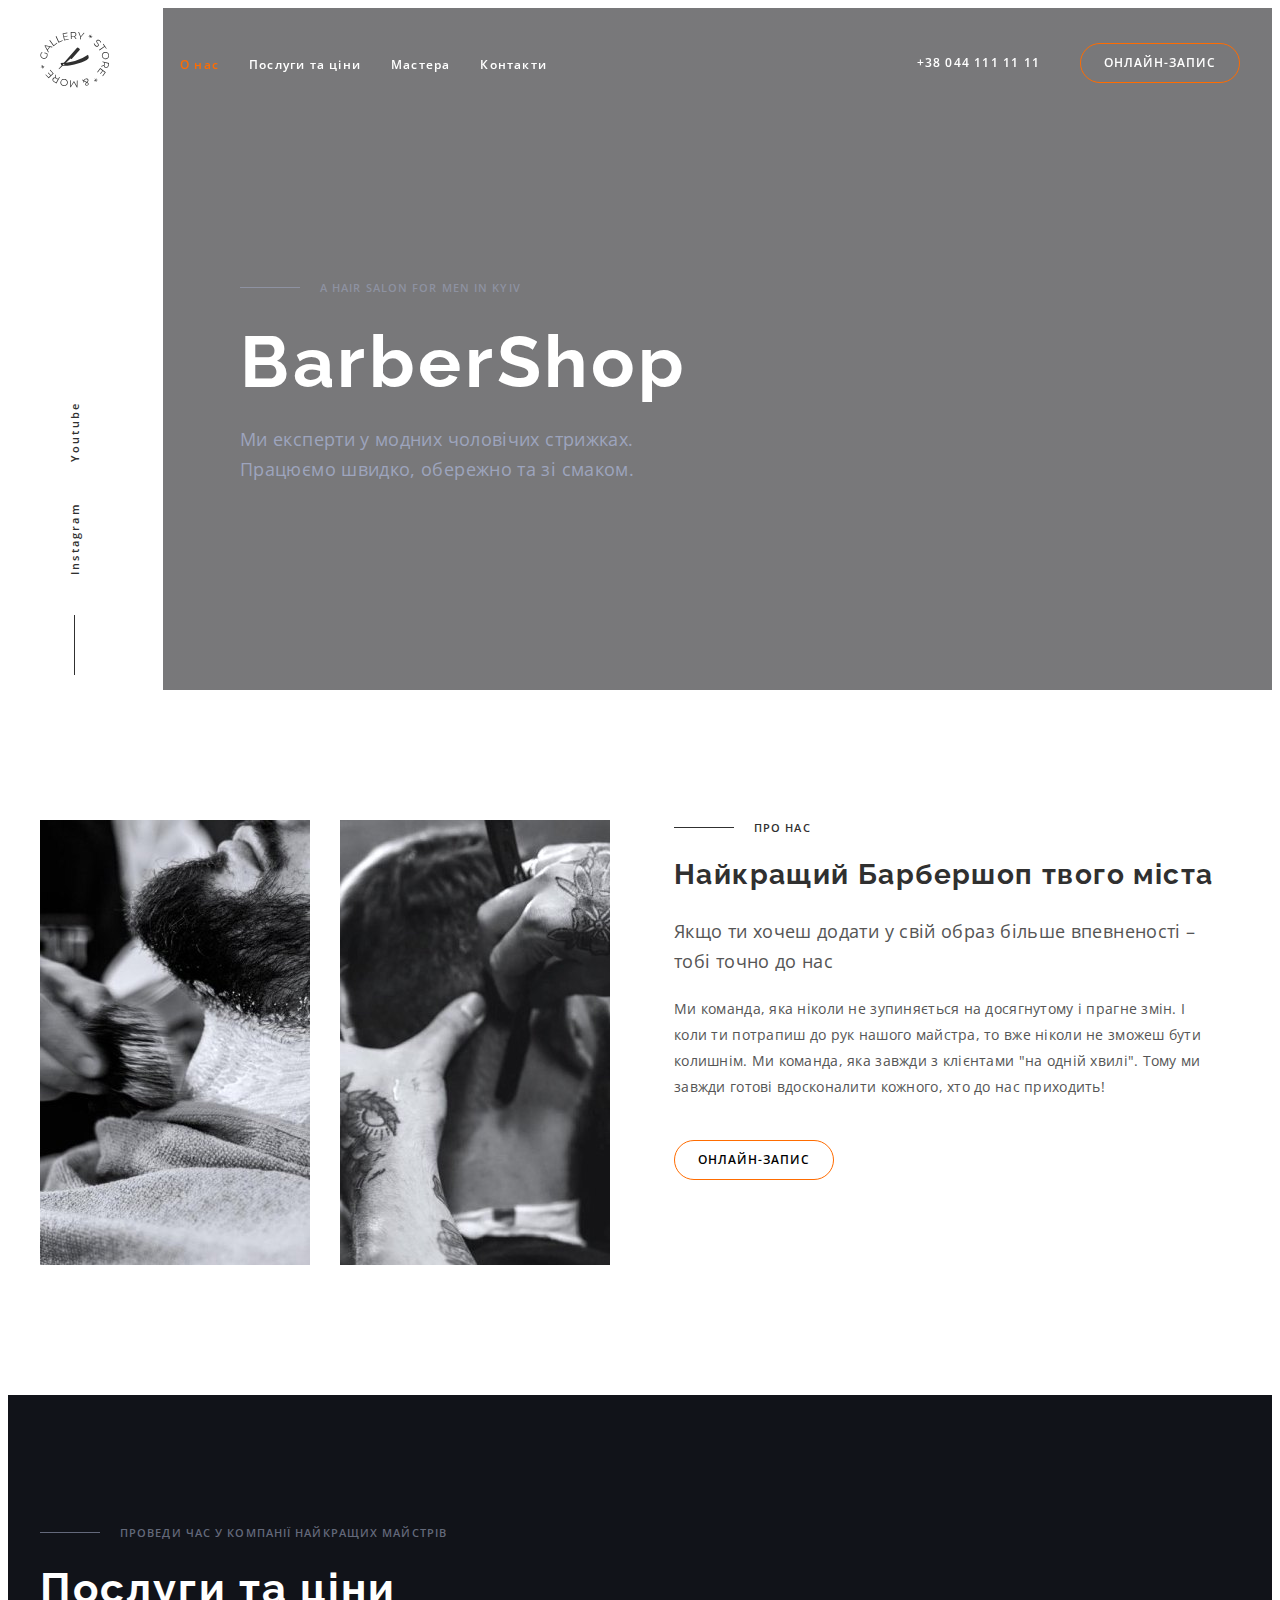
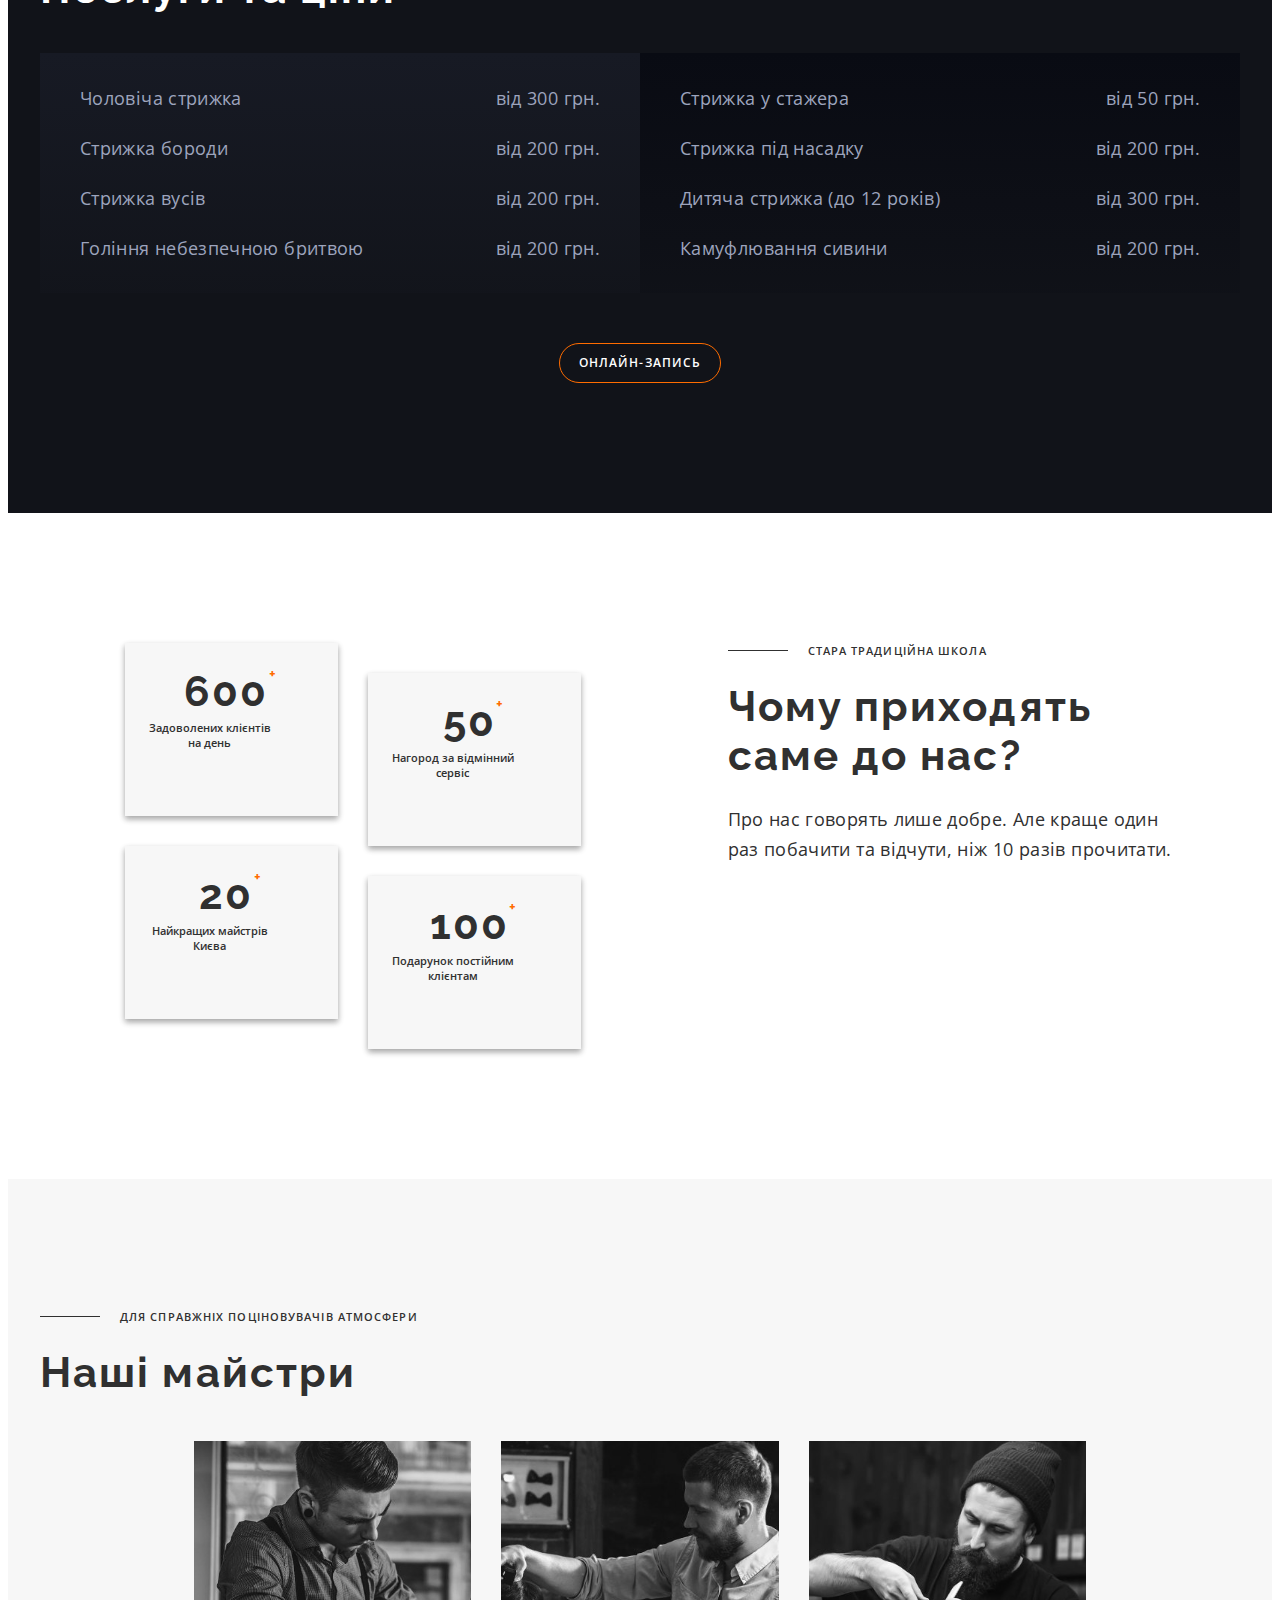
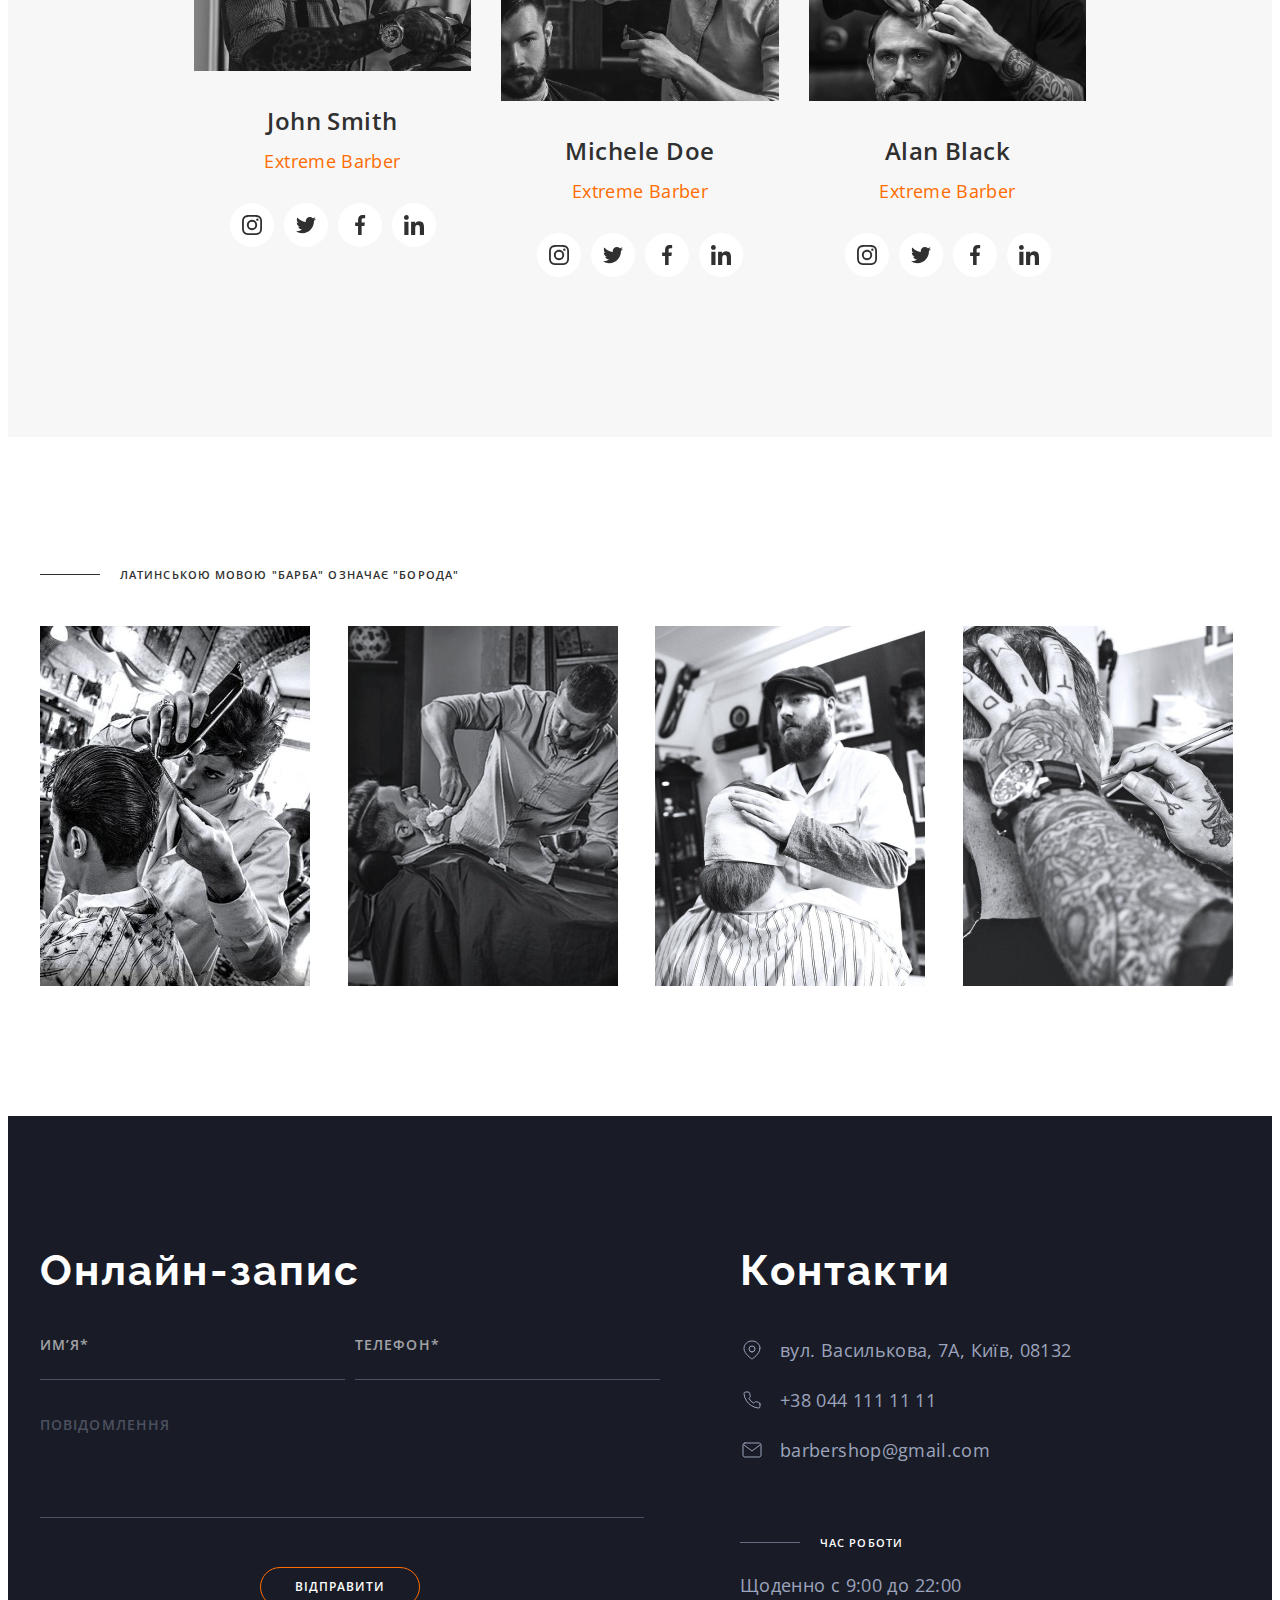
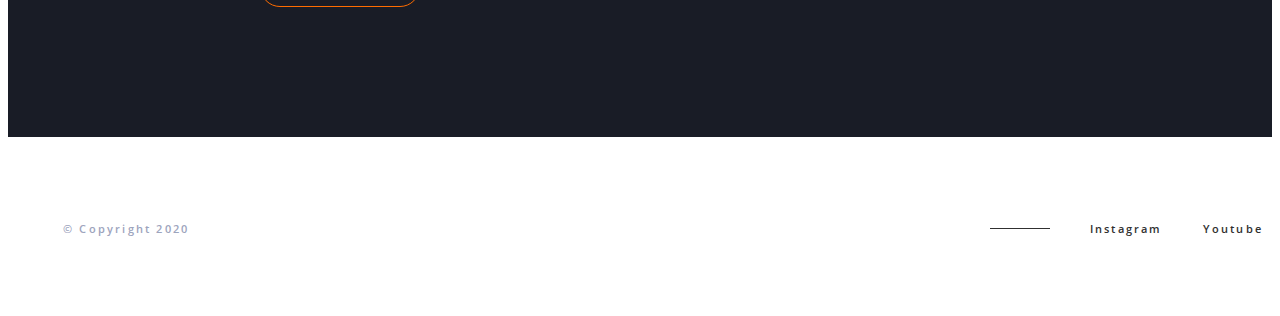
==== commit c7ffc910: "update" ====
--- a/index.html
+++ b/index.html
@@ -266,7 +266,7 @@
                 class="master__img"
                 src="./images/masters/img1.jpg"
                 alt="мастер стрижет мужчину"
-                width="450"
+                width="418"
                 height="348"
               />
               <div class="masters__wrapper">
@@ -477,14 +477,34 @@
           </p>
           <ul class="portfolio__list card-set">
             <li class="portfolio__item card-set__item">
-              <img
-                srcset=""
-                class="portfolio__jpg"
-                src="./images/portfolio/gallery-1@2x.jpg"
-                alt="майстер стрижет мужчину"
-                width="270"
-                height="360"
-              />
+              <picture>
+                <source
+                  media="(min-width: 1200px)"
+                  srcset="
+                    ./images/portfolio/gallery-1@1x_lg.webp 1x,
+                    ./images/portfolio/gallery-1@2x_lg.webp 2x
+                  "
+                />
+                <source
+                  media="(min-width: 768px)"
+                  srcset="
+                    ./images/portfolio/gallery-1@1x_md.webp 1x,
+                    ./images/portfolio/gallery-1@2x_md.webp 2x
+                  "
+                />
+                <source
+                  media="(max-width: 767px)"
+                  srcset="
+                    ./images/portfolio/gallery-1@1x_sm.webp 1x,
+                    ./images/portfolio/gallery-1@2x_sm.webp 2x
+                  "
+                />
+                <img
+                  class="portfolio__jpg"
+                  src="./images/portfolio/gallery-1@1x_lg.jpg"
+                  alt="майстер стрижет мужчину"
+                />
+              </picture>
             </li>
             <li class="portfolio__item card-set__item">
               <img
--- a/css/main.min.css
+++ b/css/main.min.css
@@ -1 +1 @@
-:root{--main-font: "Open Sans", sans-serif;--secondary-font: "Raleway", sans-serif;--main-txt-color: #303030;--secondary-txt-dark: rgba(157, 164, 189, 0.6);--secondary-txt-ligth: #9da4bd;--secondary-txt-grey: #555555;--accent-color: #ff6c00;--primary-white-color: #ffffff;--bg-dark: #191c26;--bg-grey: #f7f7f7;--bg-price: #111319;--indent: 30px;--items: 3;--anim-fast: 400ms ease-in-out}.visually-hidden{position:absolute;white-space:nowrap;width:1px;height:1px;overflow:hidden;border:0;padding:0;clip:rect(0 0 0 0);-webkit-clip-path:inset(50%);clip-path:inset(50%);margin:-1px}.contacts__group,.portfolio,.masters,.benefits,.price,.about,.form-registration{padding-top:84px;padding-bottom:84px}@media screen and (min-width: 768px){.contacts__group,.portfolio,.masters,.benefits,.price,.about,.form-registration{padding-top:100px;padding-bottom:100px}}@media screen and (min-width: 1200px){.contacts__group,.portfolio,.masters,.benefits,.price,.about,.form-registration{padding-top:130px;padding-bottom:130px}}.contacts__link,.nav__link,.header__phone,.mobile__link,.socials__link,.social-list__link,.logo{text-decoration:none;color:currentColor}.contacts__address,.portfolio__list,.benefits__list,.price__inner-list,.price__list,.about__list,.nav__list,.mobile__nav,.socials,.slider-controls,.social-list,.card-set{list-style:none;padding:0;margin:0}body{font-family:var(--main-font);color:var(--main-txt-color)}body.no-scroll{overflow:hidden;padding-right:calc(100vw - 100%)}h1,h2,h3,h4,h5,h6,p{margin:0}img{display:block;max-width:100%;height:auto;-o-object-fit:cover;object-fit:cover;-o-object-position:center;object-position:center}.btn{max-width:200px;min-width:160px;min-height:40px;padding:11px 19px;font-family:inherit;font-weight:600;font-size:12px;line-height:1.3333333333;letter-spacing:.09em;text-transform:uppercase;background:rgba(0,0,0,0);cursor:pointer;border:1px solid var(--accent-color);border-radius:25px;-webkit-transition:background-color var(--anim-fast),color var(--anim-fast);transition:background-color var(--anim-fast),color var(--anim-fast)}.btn:hover,.btn:focus{background-color:var(--accent-color);color:var(--primary-white-color)}.btn--mode-dark{color:var(--primary-white-color)}.btn--animation{position:relative;display:block;border:1px solid var(--accent-color);overflow:hidden;color:var(--primary-white-color)}.btn--animation:hover,.btn--animation:focus{-webkit-box-shadow:1px 1px 10px 5px rgba(255,108,0,.5);box-shadow:1px 1px 10px 5px rgba(255,108,0,.5);background-color:rgba(0,0,0,0)}.btn--animation::before{content:"";position:absolute;top:0;left:-100%;width:100%;height:100%;background:linear-gradient(120deg, transparent, rgba(255, 108, 0, 0.5), transparent);-webkit-transition:all,650ms;transition:all,650ms}.btn--animation:hover::before{left:100%}.card-set{display:-webkit-box;display:-ms-flexbox;display:flex;-ms-flex-wrap:wrap;flex-wrap:wrap;gap:var(--indent);-webkit-box-pack:center;-ms-flex-pack:center;justify-content:center}.card-set__item{-ms-flex-preferred-size:calc((100% - var(--indent)*(var(--items) - 1))/var(--items));flex-basis:calc((100% - var(--indent)*(var(--items) - 1))/var(--items))}@media screen and (min-width: 768px){.card-set__item{--items: 2}}@media screen and (min-width: 1200px){.card-set__item{--items: 4}}.container{padding-left:15px;padding-right:15px;margin-left:auto;margin-right:auto}@media screen and (min-width: 480px){.container{width:480px}}@media screen and (min-width: 768px){.container{width:768px}}@media screen and (min-width: 1200px){.container{width:1200px}}.uppertitle{display:-webkit-box;display:-ms-flexbox;display:flex;-webkit-box-align:center;-ms-flex-align:center;align-items:center;gap:20px;font-weight:600;font-size:11px;line-height:1.3636363636;letter-spacing:.1em;text-transform:uppercase}.uppertitle::before{content:"";display:inline-block;height:1px;width:60px}.uppertitle--mode-light{color:var(--main-txt-color)}.uppertitle--mode-light::before{background-color:var(--main-txt-color)}.uppertitle--mode-dark{color:var(--secondary-txt-dark)}.uppertitle--mode-dark::before{background-color:var(--secondary-txt-dark)}.section-title{font-family:var(--secondary-font);font-size:28px;line-height:1.1666666667;letter-spacing:.05em}@media screen and (min-width: 768px){.section-title{font-size:42px}}.section-title--mode-light{color:var(--primary-white-color);margin-bottom:40px}.section-title--mode-dark{margin-bottom:24px}.subtitle{font-size:16px;line-height:1.6666666667;letter-spacing:.02em;font-weight:400}@media screen and (min-width: 1200px){.subtitle{font-size:18px}}.main-title{margin-bottom:20px;font-family:var(--secondary-font);font-size:48px;line-height:1.1805555556;letter-spacing:.05em;color:var(--primary-white-color)}@media screen and (min-width: 1200px){.main-title{font-size:72px}}.logo{color:var(--primary-white-color);-webkit-transition:color var(--anim-fast);transition:color var(--anim-fast)}@media screen and (min-width: 768px){.logo{color:var(--main-txt-color)}}.logo:hover,.logo:focus{color:var(--accent-color)}.logo--white{color:var(--primary-white-color)}.logo__icon{fill:currentColor}.social-list{display:-webkit-box;display:-ms-flexbox;display:flex;-webkit-box-align:center;-ms-flex-align:center;align-items:center;gap:40px}.social-list::before{content:"";display:block;width:60px;height:1px;background-color:var(--main-txt-color)}.social-list--rotate{-webkit-transform:rotate(-90deg) translateY(27px);transform:rotate(-90deg) translateY(27px);-webkit-transform-origin:top left;transform-origin:top left}.social-list__link{display:-webkit-box;display:-ms-flexbox;display:flex;font-weight:600;font-size:11px;line-height:1.3636363636;letter-spacing:.2em;-webkit-transition:color var(--anim-fast);transition:color var(--anim-fast)}.social-list__link:hover,.social-list__link:focus{color:var(--accent-color)}.slider-controls{display:none}@media screen and (min-width: 768px){.slider-controls{position:absolute;right:0;bottom:40px;display:-webkit-box;display:-ms-flexbox;display:flex;gap:26px;-webkit-box-align:center;-ms-flex-align:center;align-items:center}}.slider-controls__btn{display:none}@media screen and (min-width: 768px){.slider-controls__btn{width:60px;padding:0;padding-bottom:8px;font-weight:600;font-size:11px;line-height:1.3636363636;letter-spacing:.1em;color:var(--primary-white-color);text-align:right;background-color:rgba(0,0,0,0);border:none;border-bottom:1px solid var(--primary-white-color);cursor:pointer}}.slider-controls__btn.disabled{border-bottom:1px solid rgba(157,164,189,.6);color:rgba(157,164,189,.6);text-align:left}.pagination{position:absolute;top:50%;right:0}.pagination__item{display:none}@media screen and (min-width: 1200px){.pagination__item{margin-bottom:12px;margin-left:auto;width:8px;height:2px;background-color:var(--secondary-txt-dark)}.pagination__item:last-child{margin-bottom:0}.pagination__item.active{background-color:var(--primary-white-color);width:18px}}.socials{display:-webkit-box;display:-ms-flexbox;display:flex;-webkit-box-pack:center;-ms-flex-pack:center;justify-content:center;gap:10px}.socials__link{display:-webkit-box;display:-ms-flexbox;display:flex;-webkit-box-align:center;-ms-flex-align:center;align-items:center;-webkit-box-pack:center;-ms-flex-pack:center;justify-content:center;width:44px;height:44px;background-color:var(--primary-white-color);border-radius:50%;color:var(--main-txt-color);-webkit-transition:color var(--anim-fast),-webkit-box-shadow var(--anim-fast);transition:color var(--anim-fast),-webkit-box-shadow var(--anim-fast);transition:color var(--anim-fast),box-shadow var(--anim-fast);transition:color var(--anim-fast),box-shadow var(--anim-fast),-webkit-box-shadow var(--anim-fast)}.socials__link:hover,.socials__link:focus{color:var(--accent-color);-webkit-box-shadow:rgba(0,0,0,.19) 0px 10px 20px,rgba(0,0,0,.23) 0px 6px 6px;box-shadow:rgba(0,0,0,.19) 0px 10px 20px,rgba(0,0,0,.23) 0px 6px 6px}.socials__icon{fill:currentColor}.form-registration{width:418px;margin-left:auto;margin-right:auto}@media screen and (min-width: 768px){.form-registration{width:100%}}@media screen and (min-width: 768px)and (min-width: 1200px){.form-registration{max-width:50%}}.form__title{text-align:center}@media screen and (min-width: 768px){.form__title{text-align:left}}.form-registration__wrap{margin-bottom:24px}@media screen and (min-width: 768px){.form-registration__wrap{display:-webkit-box;display:-ms-flexbox;display:flex;gap:var(--indent);-webkit-box-pack:center;-ms-flex-pack:center;justify-content:center}}.form-registration__group{position:relative}@media screen and (min-width: 768px){.form-registration__group:first-child{-ms-flex-preferred-size:330px;flex-basis:330px}.form-registration__group:last-child{-ms-flex-preferred-size:330px;flex-basis:330px}}.form-registration__input{width:100%;height:24px;padding:10px;background-color:rgba(0,0,0,0);border:none;outline:rgba(0,0,0,0);border-bottom:1px solid rgba(157,164,189,.4);color:var(--primary-white-color);font-size:14px;-webkit-transition:border-color var(--anim-fast);transition:border-color var(--anim-fast);margin-bottom:25px}.form-registration__input:not(:-moz-placeholder-shown){border-bottom:1px solid var(--primary-white-color)}.form-registration__input:not(:-ms-input-placeholder){border-bottom:1px solid var(--primary-white-color)}.form-registration__input:focus,.form-registration__input:not(:placeholder-shown){border-bottom:1px solid var(--primary-white-color)}.form-registration__input:hover{border-bottom:1px solid var(--accent-color)}.form-registration__input::-webkit-input-placeholder{color:rgba(0,0,0,0);-webkit-transition:color var(--anim-fast);transition:color var(--anim-fast)}.form-registration__input::-moz-placeholder{color:rgba(0,0,0,0);-moz-transition:color var(--anim-fast);transition:color var(--anim-fast)}.form-registration__input:-ms-input-placeholder{color:rgba(0,0,0,0);-ms-transition:color var(--anim-fast);transition:color var(--anim-fast)}.form-registration__input::-ms-input-placeholder{color:rgba(0,0,0,0);-ms-transition:color var(--anim-fast);transition:color var(--anim-fast)}.form-registration__input::placeholder{color:rgba(0,0,0,0);-webkit-transition:color var(--anim-fast);transition:color var(--anim-fast)}.form-registration__input:focus::-webkit-input-placeholder{color:rgba(157,164,189,.4)}.form-registration__input:focus::-moz-placeholder{color:rgba(157,164,189,.4)}.form-registration__input:focus:-ms-input-placeholder{color:rgba(157,164,189,.4)}.form-registration__input:focus::-ms-input-placeholder{color:rgba(157,164,189,.4)}.form-registration__input:focus::placeholder{color:rgba(157,164,189,.4)}.form-registration__input:valid:required:not(:-moz-placeholder-shown){border-bottom:1px solid green}.form-registration__input:valid:required:not(:-ms-input-placeholder){border-bottom:1px solid green}.form-registration__input:valid:required:not(:placeholder-shown){border-bottom:1px solid green}.form-registration__input:not(:-moz-placeholder-shown)+.form-registration__label{transform:translateY(-20px) scale(0.8);color:var(--primary-white-color)}.form-registration__input:not(:-ms-input-placeholder)+.form-registration__label{transform:translateY(-20px) scale(0.8);color:var(--primary-white-color)}.form-registration__input:focus+.form-registration__label,.form-registration__input:not(:placeholder-shown)+.form-registration__label{-webkit-transform:translateY(-20px) scale(0.8);transform:translateY(-20px) scale(0.8);color:var(--primary-white-color)}.form-registration__label{position:absolute;top:0;left:0;-webkit-transform-origin:top left;transform-origin:top left;-webkit-transition:transformvar var(--anim-fast),color var(--anim-fast);transition:transformvar var(--anim-fast),color var(--anim-fast);font-size:14px;font-style:normal;font-weight:600;line-height:1.3636363636;letter-spacing:1.1px;text-transform:uppercase;color:rgba(255,255,255,.6)}.form-registration__message{width:100%;height:84px;background-color:rgba(0,0,0,0);border:none;border-bottom:1px solid rgba(157,164,189,.4);resize:none;margin-bottom:44px;outline:rgba(0,0,0,0);font-size:12px;color:var(--primary-white-color)}.form-registration__message:hover{border-bottom:1px solid var(--accent-color)}.form-registration__text{position:absolute;left:0;top:-130px;-webkit-transform-origin:top left;transform-origin:top left;-webkit-transition:transformvar var(--anim-fast),color var(--anim-fast);transition:transformvar var(--anim-fast),color var(--anim-fast);font-size:14px;font-style:normal;font-weight:600;line-height:1.3636363636;letter-spacing:1.1px;text-transform:uppercase;color:rgba(157,164,189,.4)}.form__btn{margin:0 auto}@media screen and (min-width: 768px){.form__btn{margin-left:auto}}.backdrop{position:fixed;top:0;left:0;width:100%;height:100%;background-color:rgba(0,0,0,.3);z-index:200;-webkit-transition:opacity 600ms ease-out,visibility 600ms ease-out;transition:opacity 600ms ease-out,visibility 600ms ease-out}.backdrop--is-hidden{opacity:0;visibility:hidden;pointer-events:none}.modal{display:block;position:absolute;top:50%;left:50%;-webkit-transform:translate(-50%, -50%);transform:translate(-50%, -50%);width:420px;height:520px;padding:35px 25px;border-radius:35px 0 35px 0;background-color:var(--bg-dark)}.modal__close-btn{position:absolute;display:-webkit-box;display:-ms-flexbox;display:flex;-webkit-box-align:center;-ms-flex-align:center;align-items:center;-webkit-box-pack:center;-ms-flex-pack:center;justify-content:center;right:10px;top:10px;width:30px;height:30px;padding:0;border-radius:50%;background-color:rgba(0,0,0,0);cursor:pointer;border:1px solid var(--accent-color)}.modal__close-btn:hover,.modal__close-btn:focus{background-color:var(--accent-color)}.modal__close-icon{fill:var(--primary-white-color)}.modal-form__title{margin-bottom:25px;text-align:center;font-weight:700;font-size:20px;line-height:1.15;letter-spacing:.03em;color:var(--primary-white-color)}.modal-form__label{width:100%;margin-bottom:5px;font-size:12px;font-style:normal;font-weight:600;line-height:1.3636363636;letter-spacing:1.1px;text-transform:uppercase;color:rgba(157,164,189,.4)}.modal-form__input{width:100%;height:24px;margin-bottom:20px;padding:10px;background-color:rgba(0,0,0,0);border:none;outline:rgba(0,0,0,0);border-bottom:1px solid rgba(157,164,189,.4);color:var(--primary-white-color);font-size:14px;-webkit-transition:border-color var(--anim-fast);transition:border-color var(--anim-fast)}.modal-form__input:hover{border-bottom:1px solid var(--accent-color)}.modal-form__input:not(:-moz-placeholder-shown){border-bottom:1px solid var(--primary-white-color)}.modal-form__input:not(:-ms-input-placeholder){border-bottom:1px solid var(--primary-white-color)}.modal-form__input:focus,.modal-form__input:not(:placeholder-shown){border-bottom:1px solid var(--primary-white-color)}.modal-form__input::-webkit-input-placeholder{color:rgba(0,0,0,0);-webkit-transition:color var(--anim-fast);transition:color var(--anim-fast)}.modal-form__input::-moz-placeholder{color:rgba(0,0,0,0);-moz-transition:color var(--anim-fast);transition:color var(--anim-fast)}.modal-form__input:-ms-input-placeholder{color:rgba(0,0,0,0);-ms-transition:color var(--anim-fast);transition:color var(--anim-fast)}.modal-form__input::-ms-input-placeholder{color:rgba(0,0,0,0);-ms-transition:color var(--anim-fast);transition:color var(--anim-fast)}.modal-form__input::placeholder{color:rgba(0,0,0,0);-webkit-transition:color var(--anim-fast);transition:color var(--anim-fast)}.modal-form__input:focus::-webkit-input-placeholder{color:rgba(157,164,189,.4)}.modal-form__input:focus::-moz-placeholder{color:rgba(157,164,189,.4)}.modal-form__input:focus:-ms-input-placeholder{color:rgba(157,164,189,.4)}.modal-form__input:focus::-ms-input-placeholder{color:rgba(157,164,189,.4)}.modal-form__input:focus::placeholder{color:rgba(157,164,189,.4)}.modal-form__input:valid:required:not(:-moz-placeholder-shown){border-bottom:1px solid green}.modal-form__input:valid:required:not(:-ms-input-placeholder){border-bottom:1px solid green}.modal-form__input:valid:required:not(:placeholder-shown){border-bottom:1px solid green}.modal-form__message{width:100%;height:90px;margin-bottom:34px;background-color:rgba(0,0,0,0);border:none;border-bottom:1px solid rgba(157,164,189,.4);resize:none;outline:rgba(0,0,0,0);font-size:12px;color:var(--primary-white-color)}.modal-form__message:hover{border-bottom:1px solid var(--accent-color)}.modal-form__label{margin-bottom:10px;font-size:12px;font-style:normal;font-weight:600;line-height:1.3636363636;letter-spacing:1.1px;text-transform:uppercase;color:rgba(157,164,189,.4)}.modal-form__desc{display:block;text-align:center;margin-bottom:44px;font-weight:700;font-size:18px;line-height:1.15;letter-spacing:.03em;color:var(--accent-color)}.modal-form__btn{margin:auto}.mobile__btn{display:-webkit-inline-box;display:-ms-inline-flexbox;display:inline-flex;-webkit-box-align:center;-ms-flex-align:center;align-items:center;-webkit-box-pack:center;-ms-flex-pack:center;justify-content:center;width:40px;height:40px;background-color:rgba(0,0,0,0);border:none;cursor:pointer}@media screen and (min-width: 767px){.mobile__btn{display:none}}.mobile__overlay .mobile__btn{position:absolute;top:48px;right:30px}.mobile__overlay{position:fixed;top:0;left:0;width:100%;height:100%;z-index:100;background-color:rgba(25,28,38,.2);-webkit-box-shadow:0px 4px 8px rgba(0,0,0,.04),0px 2px 4px rgba(0,0,0,.08),0px 1px 3px rgba(0,0,0,.16);box-shadow:0px 4px 8px rgba(0,0,0,.04),0px 2px 4px rgba(0,0,0,.08),0px 1px 3px rgba(0,0,0,.16);opacity:0;pointer-events:none;visibility:hidden}@media screen and (min-width: 768px){.mobile__overlay{display:none}}.mobile__overlay.is-open{opacity:1;pointer-events:initial;visibility:visible}.mobile__container{display:-webkit-box;display:-ms-flexbox;display:flex;-webkit-box-orient:vertical;-webkit-box-direction:normal;-ms-flex-direction:column;flex-direction:column;max-width:337px;margin-left:auto;background-color:var(--primary-white-color);height:100%;padding:118px 40px;-webkit-transform:translateX(100%);transform:translateX(100%)}.mobile__overlay.is-open .mobile__container{-webkit-transform:translateX(0);transform:translateX(0)}.mobile__nav{margin-bottom:auto}.header{position:fixed;top:0;left:0;width:100%;z-index:100;-webkit-transition:background-color var(--anim-fast),-webkit-backdrop-filter var(--anim-fast);transition:background-color var(--anim-fast),-webkit-backdrop-filter var(--anim-fast);transition:background-color var(--anim-fast),backdrop-filter var(--anim-fast);transition:background-color var(--anim-fast),backdrop-filter var(--anim-fast),-webkit-backdrop-filter var(--anim-fast)}.header--no-transparency{background-color:rgba(29,30,32,.4);-webkit-backdrop-filter:blur(5px);backdrop-filter:blur(5px)}.header__container{display:-webkit-box;display:-ms-flexbox;display:flex;-webkit-box-align:center;-ms-flex-align:center;align-items:center}.header__logo{margin-right:auto;padding-top:40px;padding-bottom:40px}@media screen and (min-width: 768px){.header__logo{padding-top:32px;padding-bottom:32px;margin-right:64px}}@media screen and (min-width: 1200px){.header__logo{margin-right:71px}}.header__phone{margin-right:40px;padding-top:52px;padding-bottom:52px;font-weight:600;font-size:12px;line-height:1.3333333333;letter-spacing:.1em;color:var(--primary-white-color);-webkit-transition:color var(--anim-fast);transition:color var(--anim-fast)}@media screen and (max-width: 1199px){.header__phone{display:none}}.header__phone:hover,.header__phone:focus{color:var(--accent-color)}@media screen and (max-width: 767px){.header__btn{display:none}}.nav{display:none}@media screen and (min-width: 768px){.nav{display:block;margin-right:auto}}.nav__list{display:-webkit-box;display:-ms-flexbox;display:flex;gap:24px}@media screen and (min-width: 1200px){.nav__list{gap:var(--indent)}}.nav__link{padding-top:52px;padding-bottom:52px;font-weight:600;font-size:12px;line-height:1.3333333333;letter-spacing:.1em;color:var(--primary-white-color);-webkit-transition:color var(--anim-fast);transition:color var(--anim-fast)}.nav__link:hover,.nav__link:focus{color:var(--accent-color)}.nav__link--current{color:var(--accent-color)}.hero{max-width:1280px;margin-left:auto;margin-right:auto;background-image:linear-gradient(to right, rgb(255, 255, 255) 155px, rgba(25, 28, 38, 0.2) 155px);background-color:rgba(34,32,32,.5)}@media screen and (min-width: 768px){.hero__container{display:-webkit-box;display:-ms-flexbox;display:flex}}.hero__left-side{display:none}@media screen and (min-width: 768px){.hero__left-side{display:-webkit-box;display:-ms-flexbox;display:flex;-webkit-box-align:end;-ms-flex-align:end;align-items:flex-end;-ms-flex-preferred-size:100px;flex-basis:100px;max-width:100px}}.hero__right-side{position:relative;-webkit-box-flex:1;-ms-flex-positive:1;flex-grow:1;padding-top:208px;padding-bottom:183px}@media screen and (min-width: 768px){.hero__right-side{padding-top:272px;padding-bottom:245px;padding-left:120px}}@media screen and (min-width: 1200px){.hero__right-side{padding-bottom:206px;padding-left:100px}}.hero__uppertitle{margin-bottom:24px}.hero__desc{width:306px;font-size:16px;line-height:1.6666666667;letter-spacing:.02em;color:var(--secondary-txt-ligth)}@media screen and (min-width: 1200px){.hero__desc{width:500px;font-size:18px}}@media screen and (min-width: 768px){.about__container{display:-webkit-box;display:-ms-flexbox;display:flex;gap:30px}}@media screen and (min-width: 768px)and (min-width: 1200px){.about__container{gap:64px}}.about__list{display:none}@media screen and (min-width: 768px){.about__list{display:-webkit-box;display:-ms-flexbox;display:flex;-webkit-box-orient:vertical;-webkit-box-direction:normal;-ms-flex-direction:column;flex-direction:column;gap:var(--indent)}}@media screen and (min-width: 1200px){.about__list{-webkit-box-orient:horizontal;-webkit-box-direction:normal;-ms-flex-direction:row;flex-direction:row}}.about__content{-ms-flex-preferred-size:380px;flex-basis:380px}@media screen and (min-width: 1200px){.about__content{-ms-flex-preferred-size:540px;flex-basis:540px}}.about__uppertitle{margin-bottom:20px}@media screen and (min-width: 1200px){.about__uppertitle{margin-bottom:24px}}@media screen and (min-width: 768px){.about__title{font-size:28px}}@media screen and (max-width: 1199px){.about__title{max-width:380px;font-size:42px}}.about__subtitle{color:var(--secondary-txt-grey);margin-bottom:20px}.about__desc{margin-bottom:40px;font-size:14px;line-height:1.8571428571;letter-spacing:.02em;color:var(--secondary-txt-grey)}.price{max-width:1270px;margin-left:auto;margin-right:auto;background-color:var(--bg-price);background-repeat:no-repeat;background-position:center;background-size:cover}.price__uppertitle{margin-bottom:24px}.price__list{margin-bottom:50px}@media screen and (min-width: 1200px){.price__list{display:-webkit-box;display:-ms-flexbox;display:flex}}.price__items{padding:30px}@media screen and (min-width: 768px){.price__items{-ms-flex-preferred-size:50%;flex-basis:50%;padding:30px 40px}}.price__items:nth-child(1){background-image:-webkit-gradient(linear, left top, left bottom, from(#171a24), to(rgba(23, 26, 36, 0.2)));background-image:linear-gradient(180deg, #171a24 0%, rgba(23, 26, 36, 0.2) 100%)}.price__items:nth-child(2){background-image:-webkit-gradient(linear, left top, left bottom, from(#090b13), to(rgba(9, 11, 19, 0.2)));background-image:linear-gradient(180deg, #090b13 0%, rgba(9, 11, 19, 0.2) 100%)}.price__inner-list{color:var(--secondary-txt-ligth)}.price__inner-item{display:-webkit-box;display:-ms-flexbox;display:flex;-webkit-box-pack:justify;-ms-flex-pack:justify;justify-content:space-between;font-size:14px;line-height:1.6666666667;letter-spacing:.02em;margin-bottom:20px}@media screen and (min-width: 768px){.price__inner-item{font-size:18px}}.price__inner-item:last-child{margin-bottom:0}.price__btn{display:block;margin:0 auto}.benefits__container{display:-webkit-box;display:-ms-flexbox;display:flex;-webkit-box-orient:vertical;-webkit-box-direction:reverse;-ms-flex-direction:column-reverse;flex-direction:column-reverse}@media screen and (min-width: 1200px){.benefits__container{-webkit-box-orient:horizontal;-webkit-box-direction:normal;-ms-flex-direction:row;flex-direction:row;-ms-flex-pack:distribute;justify-content:space-around}}.benefits__list{display:-webkit-box;display:-ms-flexbox;display:flex;-ms-flex-wrap:wrap;flex-wrap:wrap;-webkit-box-pack:center;-ms-flex-pack:center;justify-content:center;-webkit-box-align:end;-ms-flex-align:end;align-items:flex-end}@media screen and (min-width: 768px){.benefits__list{width:500px;margin-left:auto}}@media screen and (min-width: 768px)and (min-width: 1200px){.benefits__list{margin-left:0}}.benefits__item{width:193px;height:133px;padding:20px;text-align:center;background-color:var(--bg-grey);-webkit-box-shadow:rgba(0,0,0,.16) 0px 3px 6px,rgba(0,0,0,.23) 0px 3px 6px;box-shadow:rgba(0,0,0,.16) 0px 3px 6px,rgba(0,0,0,.23) 0px 3px 6px}@media screen and (min-width: 768px){.benefits__item{width:210px;padding:20px}}@media screen and (min-width: 768px)and (min-width: 1200px){.benefits__item{width:173px}}.benefits__item:nth-child(2n+1){margin-bottom:30px;margin-right:30px}.benefits__quantity{display:-webkit-box;display:-ms-flexbox;display:flex;-webkit-box-pack:center;-ms-flex-pack:center;justify-content:center;font-weight:700;font-size:42px;line-height:57px;text-align:center;letter-spacing:.05em}.benefits__quantity::after{content:"+";font-weight:600;font-size:16px;line-height:22px;text-align:center;color:var(--accent-color)}.benefits__desc{width:130px;font-size:11px;font-weight:600;line-height:normal;text-align:center}.benefits__content{margin-bottom:44px}@media screen and (min-width: 768px){.benefits__content{width:450px}}@media screen and (min-width: 1200px){.benefits__content{-ms-flex-preferred-size:450px;flex-basis:450px}}.benefits__uppertitle{margin-bottom:24px}.masters{background-color:var(--bg-grey)}.masters__uppertitle{margin-bottom:24px}.masters__title{margin-bottom:44px}.masters__wrapper{padding-top:30px;padding-bottom:30px;padding-left:5px;padding-right:5px;text-align:center}.master__subtitle{margin-bottom:8px;font-size:24px;line-height:1.6666666667;letter-spacing:.02em;font-weight:600}.master__desc{margin-bottom:30px;font-size:18px;line-height:1.3571428571;letter-spacing:.02em;color:var(--accent-color)}.portfolio__uppertitle{margin-bottom:44px}.contacts{background-color:var(--bg-dark)}@media screen and (min-width: 1200px){.contacts__container{display:-webkit-box;display:-ms-flexbox;display:flex}}.contacts__group{margin-left:auto;margin-right:auto}@media screen and (min-width: 1200px){.contacts__group{-ms-flex-preferred-size:50%;flex-basis:50%;padding-left:100px}}.contact__title{text-align:center}@media screen and (min-width: 768px){.contact__title{text-align:left}}@media screen and (min-width: 768px){.contacts__wrap{display:-webkit-box;display:-ms-flexbox;display:flex;-webkit-box-pack:start;-ms-flex-pack:start;justify-content:flex-start;gap:70px}}@media screen and (min-width: 768px)and (min-width: 1200px){.contacts__wrap{display:block}}.contacts__address{font-style:inherit;color:var(--secondary-txt-ligth)}.contacts__subtitle{display:-webkit-box;display:-ms-flexbox;display:flex;gap:20px;-webkit-box-align:center;-ms-flex-align:center;align-items:center;font-weight:600;font-size:11px;line-height:15px;letter-spacing:.1em;text-transform:uppercase;color:var(--primary-white-color);margin-bottom:20px}.contacts__subtitle::before{content:"";display:inline-block;width:60px;height:1px;background-color:var(--secondary-txt-dark)}.contacts__address{margin-bottom:70px}.contacts__item{margin-bottom:20px}.contacts__item:last-child{margin-bottom:0px}.contacts__time{color:var(--secondary-txt-ligth);margin-bottom:0px}.contacts__link{display:-webkit-box;display:-ms-flexbox;display:flex;-webkit-box-align:center;-ms-flex-align:center;align-items:center;gap:16px}.contacts__link:hover,.contacts__link:focus{color:var(--accent-color)}.footer{min-height:127px;padding-top:44px}.footer__container{display:-webkit-box;display:-ms-flexbox;display:flex}@media screen and (min-width: 768px){.footer__container{-webkit-box-align:center;-ms-flex-align:center;align-items:center;padding-left:30px;padding-right:30px}}@media screen and (min-width: 1200px){.footer__container{padding-left:55px;padding-right:55px}}.footer__copyright{font-weight:600;font-size:11px;line-height:1.3636363636;letter-spacing:.2em;color:var(--secondary-txt-ligth);margin-right:auto}.footer__link{padding-top:40px;padding-bottom:40px}/*# sourceMappingURL=main.min.css.map */+:root{--main-font: "Open Sans", sans-serif;--secondary-font: "Raleway", sans-serif;--main-txt-color: #303030;--secondary-txt-dark: rgba(157, 164, 189, 0.6);--secondary-txt-ligth: #9da4bd;--secondary-txt-grey: #555555;--accent-color: #ff6c00;--primary-white-color: #ffffff;--bg-dark: #191c26;--bg-grey: #f7f7f7;--bg-price: #111319;--indent: 30px;--items: 3;--anim-fast: 400ms ease-in-out}.visually-hidden{position:absolute;white-space:nowrap;width:1px;height:1px;overflow:hidden;border:0;padding:0;clip:rect(0 0 0 0);-webkit-clip-path:inset(50%);clip-path:inset(50%);margin:-1px}.contacts__group,.portfolio,.masters,.benefits,.price,.about,.form-registration{padding-top:84px;padding-bottom:84px}@media screen and (min-width: 768px){.contacts__group,.portfolio,.masters,.benefits,.price,.about,.form-registration{padding-top:100px;padding-bottom:100px}}@media screen and (min-width: 1200px){.contacts__group,.portfolio,.masters,.benefits,.price,.about,.form-registration{padding-top:130px;padding-bottom:130px}}.contacts__link,.nav__link,.header__phone,.mobile__link,.socials__link,.social-list__link,.logo{text-decoration:none;color:currentColor}.contacts__address,.portfolio__list,.benefits__list,.price__inner-list,.price__list,.about__list,.nav__list,.mobile__nav,.socials,.slider-controls,.social-list,.card-set{list-style:none;padding:0;margin:0}body{font-family:var(--main-font);color:var(--main-txt-color)}body.no-scroll{overflow:hidden;padding-right:calc(100vw - 100%)}h1,h2,h3,h4,h5,h6,p{margin:0}img{display:block;max-width:100%;height:auto}.btn{max-width:200px;min-width:160px;min-height:40px;padding:11px 19px;font-family:inherit;font-weight:600;font-size:12px;line-height:1.3333333333;letter-spacing:.09em;text-transform:uppercase;background:rgba(0,0,0,0);cursor:pointer;border:1px solid var(--accent-color);border-radius:25px;-webkit-transition:background-color var(--anim-fast),color var(--anim-fast);transition:background-color var(--anim-fast),color var(--anim-fast)}.btn:hover,.btn:focus{background-color:var(--accent-color);color:var(--primary-white-color)}.btn--mode-dark{color:var(--primary-white-color)}.btn--animation{position:relative;display:block;border:1px solid var(--accent-color);overflow:hidden;color:var(--primary-white-color)}.btn--animation:hover,.btn--animation:focus{-webkit-box-shadow:1px 1px 10px 5px rgba(255,108,0,.5);box-shadow:1px 1px 10px 5px rgba(255,108,0,.5);background-color:rgba(0,0,0,0)}.btn--animation::before{content:"";position:absolute;top:0;left:-100%;width:100%;height:100%;background:linear-gradient(120deg, transparent, rgba(255, 108, 0, 0.5), transparent);-webkit-transition:all,650ms;transition:all,650ms}.btn--animation:hover::before{left:100%}.card-set{display:-webkit-box;display:-ms-flexbox;display:flex;-ms-flex-wrap:wrap;flex-wrap:wrap;gap:var(--indent);-webkit-box-pack:center;-ms-flex-pack:center;justify-content:center}.card-set__item{-ms-flex-preferred-size:calc((100% - var(--indent)*(var(--items) - 1))/var(--items));flex-basis:calc((100% - var(--indent)*(var(--items) - 1))/var(--items))}@media screen and (min-width: 768px){.card-set__item{--items: 2}}@media screen and (min-width: 1200px){.card-set__item{--items: 4}}.container{padding-left:15px;padding-right:15px;margin-left:auto;margin-right:auto}@media screen and (min-width: 480px){.container{width:480px}}@media screen and (min-width: 768px){.container{width:768px}}@media screen and (min-width: 1200px){.container{width:1200px}}.uppertitle{display:-webkit-box;display:-ms-flexbox;display:flex;-webkit-box-align:center;-ms-flex-align:center;align-items:center;gap:20px;font-weight:600;font-size:11px;line-height:1.3636363636;letter-spacing:.1em;text-transform:uppercase}.uppertitle::before{content:"";display:inline-block;height:1px;width:60px}.uppertitle--mode-light{color:var(--main-txt-color)}.uppertitle--mode-light::before{background-color:var(--main-txt-color)}.uppertitle--mode-dark{color:var(--secondary-txt-dark)}.uppertitle--mode-dark::before{background-color:var(--secondary-txt-dark)}.section-title{font-family:var(--secondary-font);font-size:28px;line-height:1.1666666667;letter-spacing:.05em}@media screen and (min-width: 768px){.section-title{font-size:42px}}.section-title--mode-light{color:var(--primary-white-color);margin-bottom:40px}.section-title--mode-dark{margin-bottom:24px}.subtitle{font-size:16px;line-height:1.6666666667;letter-spacing:.02em;font-weight:400}@media screen and (min-width: 1200px){.subtitle{font-size:18px}}.main-title{margin-bottom:20px;font-family:var(--secondary-font);font-size:48px;line-height:1.1805555556;letter-spacing:.05em;color:var(--primary-white-color)}@media screen and (min-width: 1200px){.main-title{font-size:72px}}.logo{color:var(--primary-white-color);-webkit-transition:color var(--anim-fast);transition:color var(--anim-fast)}@media screen and (min-width: 768px){.logo{color:var(--main-txt-color)}}.logo:hover,.logo:focus{color:var(--accent-color)}.logo--white{color:var(--primary-white-color)}.logo__icon{fill:currentColor}.social-list{display:-webkit-box;display:-ms-flexbox;display:flex;-webkit-box-align:center;-ms-flex-align:center;align-items:center;gap:40px}.social-list::before{content:"";display:block;width:60px;height:1px;background-color:var(--main-txt-color)}.social-list--rotate{-webkit-transform:rotate(-90deg) translateY(27px);transform:rotate(-90deg) translateY(27px);-webkit-transform-origin:top left;transform-origin:top left}.social-list__link{display:-webkit-box;display:-ms-flexbox;display:flex;font-weight:600;font-size:11px;line-height:1.3636363636;letter-spacing:.2em;-webkit-transition:color var(--anim-fast);transition:color var(--anim-fast)}.social-list__link:hover,.social-list__link:focus{color:var(--accent-color)}.slider-controls{display:none}@media screen and (min-width: 768px){.slider-controls{position:absolute;right:0;bottom:40px;display:-webkit-box;display:-ms-flexbox;display:flex;gap:26px;-webkit-box-align:center;-ms-flex-align:center;align-items:center}}.slider-controls__btn{display:none}@media screen and (min-width: 768px){.slider-controls__btn{width:60px;padding:0;padding-bottom:8px;font-weight:600;font-size:11px;line-height:1.3636363636;letter-spacing:.1em;color:var(--primary-white-color);text-align:right;background-color:rgba(0,0,0,0);border:none;border-bottom:1px solid var(--primary-white-color);cursor:pointer}}.slider-controls__btn.disabled{border-bottom:1px solid rgba(157,164,189,.6);color:rgba(157,164,189,.6);text-align:left}.pagination{position:absolute;top:50%;right:0}.pagination__item{display:none}@media screen and (min-width: 1200px){.pagination__item{margin-bottom:12px;margin-left:auto;width:8px;height:2px;background-color:var(--secondary-txt-dark)}.pagination__item:last-child{margin-bottom:0}.pagination__item.active{background-color:var(--primary-white-color);width:18px}}.socials{display:-webkit-box;display:-ms-flexbox;display:flex;-webkit-box-pack:center;-ms-flex-pack:center;justify-content:center;gap:10px}.socials__link{display:-webkit-box;display:-ms-flexbox;display:flex;-webkit-box-align:center;-ms-flex-align:center;align-items:center;-webkit-box-pack:center;-ms-flex-pack:center;justify-content:center;width:44px;height:44px;background-color:var(--primary-white-color);border-radius:50%;color:var(--main-txt-color);-webkit-transition:color var(--anim-fast),-webkit-box-shadow var(--anim-fast);transition:color var(--anim-fast),-webkit-box-shadow var(--anim-fast);transition:color var(--anim-fast),box-shadow var(--anim-fast);transition:color var(--anim-fast),box-shadow var(--anim-fast),-webkit-box-shadow var(--anim-fast)}.socials__link:hover,.socials__link:focus{color:var(--accent-color);-webkit-box-shadow:rgba(0,0,0,.19) 0px 10px 20px,rgba(0,0,0,.23) 0px 6px 6px;box-shadow:rgba(0,0,0,.19) 0px 10px 20px,rgba(0,0,0,.23) 0px 6px 6px}.socials__icon{fill:currentColor}.form-registration{width:418px;margin-left:auto;margin-right:auto}@media screen and (min-width: 768px){.form-registration{width:100%}}@media screen and (min-width: 768px)and (min-width: 1200px){.form-registration{max-width:50%}}.form__title{text-align:center}@media screen and (min-width: 768px){.form__title{text-align:left}}.form-registration__wrap{margin-bottom:24px}@media screen and (min-width: 768px){.form-registration__wrap{display:-webkit-box;display:-ms-flexbox;display:flex;gap:var(--indent);-webkit-box-pack:center;-ms-flex-pack:center;justify-content:center}}.form-registration__group{position:relative}@media screen and (min-width: 768px){.form-registration__group:first-child{-ms-flex-preferred-size:330px;flex-basis:330px}.form-registration__group:last-child{-ms-flex-preferred-size:330px;flex-basis:330px}}.form-registration__input{width:100%;height:24px;padding:10px;background-color:rgba(0,0,0,0);border:none;outline:rgba(0,0,0,0);border-bottom:1px solid rgba(157,164,189,.4);color:var(--primary-white-color);font-size:14px;-webkit-transition:border-color var(--anim-fast);transition:border-color var(--anim-fast);margin-bottom:25px}.form-registration__input:not(:-moz-placeholder-shown){border-bottom:1px solid var(--primary-white-color)}.form-registration__input:not(:-ms-input-placeholder){border-bottom:1px solid var(--primary-white-color)}.form-registration__input:focus,.form-registration__input:not(:placeholder-shown){border-bottom:1px solid var(--primary-white-color)}.form-registration__input:hover{border-bottom:1px solid var(--accent-color)}.form-registration__input::-webkit-input-placeholder{color:rgba(0,0,0,0);-webkit-transition:color var(--anim-fast);transition:color var(--anim-fast)}.form-registration__input::-moz-placeholder{color:rgba(0,0,0,0);-moz-transition:color var(--anim-fast);transition:color var(--anim-fast)}.form-registration__input:-ms-input-placeholder{color:rgba(0,0,0,0);-ms-transition:color var(--anim-fast);transition:color var(--anim-fast)}.form-registration__input::-ms-input-placeholder{color:rgba(0,0,0,0);-ms-transition:color var(--anim-fast);transition:color var(--anim-fast)}.form-registration__input::placeholder{color:rgba(0,0,0,0);-webkit-transition:color var(--anim-fast);transition:color var(--anim-fast)}.form-registration__input:focus::-webkit-input-placeholder{color:rgba(157,164,189,.4)}.form-registration__input:focus::-moz-placeholder{color:rgba(157,164,189,.4)}.form-registration__input:focus:-ms-input-placeholder{color:rgba(157,164,189,.4)}.form-registration__input:focus::-ms-input-placeholder{color:rgba(157,164,189,.4)}.form-registration__input:focus::placeholder{color:rgba(157,164,189,.4)}.form-registration__input:valid:required:not(:-moz-placeholder-shown){border-bottom:1px solid green}.form-registration__input:valid:required:not(:-ms-input-placeholder){border-bottom:1px solid green}.form-registration__input:valid:required:not(:placeholder-shown){border-bottom:1px solid green}.form-registration__input:not(:-moz-placeholder-shown)+.form-registration__label{transform:translateY(-20px) scale(0.8);color:var(--primary-white-color)}.form-registration__input:not(:-ms-input-placeholder)+.form-registration__label{transform:translateY(-20px) scale(0.8);color:var(--primary-white-color)}.form-registration__input:focus+.form-registration__label,.form-registration__input:not(:placeholder-shown)+.form-registration__label{-webkit-transform:translateY(-20px) scale(0.8);transform:translateY(-20px) scale(0.8);color:var(--primary-white-color)}.form-registration__label{position:absolute;top:0;left:0;-webkit-transform-origin:top left;transform-origin:top left;-webkit-transition:transformvar var(--anim-fast),color var(--anim-fast);transition:transformvar var(--anim-fast),color var(--anim-fast);font-size:14px;font-style:normal;font-weight:600;line-height:1.3636363636;letter-spacing:1.1px;text-transform:uppercase;color:rgba(255,255,255,.6)}.form-registration__message{width:100%;height:84px;background-color:rgba(0,0,0,0);border:none;border-bottom:1px solid rgba(157,164,189,.4);resize:none;margin-bottom:44px;outline:rgba(0,0,0,0);font-size:12px;color:var(--primary-white-color)}.form-registration__message:hover{border-bottom:1px solid var(--accent-color)}.form-registration__text{position:absolute;left:0;top:-130px;-webkit-transform-origin:top left;transform-origin:top left;-webkit-transition:transformvar var(--anim-fast),color var(--anim-fast);transition:transformvar var(--anim-fast),color var(--anim-fast);font-size:14px;font-style:normal;font-weight:600;line-height:1.3636363636;letter-spacing:1.1px;text-transform:uppercase;color:rgba(157,164,189,.4)}.form__btn{margin:0 auto}@media screen and (min-width: 768px){.form__btn{margin-left:auto}}.backdrop{position:fixed;top:0;left:0;width:100%;height:100%;background-color:rgba(0,0,0,.3);z-index:200;-webkit-transition:opacity 600ms ease-out,visibility 600ms ease-out;transition:opacity 600ms ease-out,visibility 600ms ease-out}.backdrop--is-hidden{opacity:0;visibility:hidden;pointer-events:none}.modal{display:block;position:absolute;top:50%;left:50%;-webkit-transform:translate(-50%, -50%);transform:translate(-50%, -50%);width:420px;height:520px;padding:35px 25px;border-radius:35px 0 35px 0;background-color:var(--bg-dark)}.modal__close-btn{position:absolute;display:-webkit-box;display:-ms-flexbox;display:flex;-webkit-box-align:center;-ms-flex-align:center;align-items:center;-webkit-box-pack:center;-ms-flex-pack:center;justify-content:center;right:10px;top:10px;width:30px;height:30px;padding:0;border-radius:50%;background-color:rgba(0,0,0,0);cursor:pointer;border:1px solid var(--accent-color)}.modal__close-btn:hover,.modal__close-btn:focus{background-color:var(--accent-color)}.modal__close-icon{fill:var(--primary-white-color)}.modal-form__title{margin-bottom:25px;text-align:center;font-weight:700;font-size:20px;line-height:1.15;letter-spacing:.03em;color:var(--primary-white-color)}.modal-form__label{width:100%;margin-bottom:5px;font-size:12px;font-style:normal;font-weight:600;line-height:1.3636363636;letter-spacing:1.1px;text-transform:uppercase;color:rgba(157,164,189,.4)}.modal-form__input{width:100%;height:24px;margin-bottom:20px;padding:10px;background-color:rgba(0,0,0,0);border:none;outline:rgba(0,0,0,0);border-bottom:1px solid rgba(157,164,189,.4);color:var(--primary-white-color);font-size:14px;-webkit-transition:border-color var(--anim-fast);transition:border-color var(--anim-fast)}.modal-form__input:hover{border-bottom:1px solid var(--accent-color)}.modal-form__input:not(:-moz-placeholder-shown){border-bottom:1px solid var(--primary-white-color)}.modal-form__input:not(:-ms-input-placeholder){border-bottom:1px solid var(--primary-white-color)}.modal-form__input:focus,.modal-form__input:not(:placeholder-shown){border-bottom:1px solid var(--primary-white-color)}.modal-form__input::-webkit-input-placeholder{color:rgba(0,0,0,0);-webkit-transition:color var(--anim-fast);transition:color var(--anim-fast)}.modal-form__input::-moz-placeholder{color:rgba(0,0,0,0);-moz-transition:color var(--anim-fast);transition:color var(--anim-fast)}.modal-form__input:-ms-input-placeholder{color:rgba(0,0,0,0);-ms-transition:color var(--anim-fast);transition:color var(--anim-fast)}.modal-form__input::-ms-input-placeholder{color:rgba(0,0,0,0);-ms-transition:color var(--anim-fast);transition:color var(--anim-fast)}.modal-form__input::placeholder{color:rgba(0,0,0,0);-webkit-transition:color var(--anim-fast);transition:color var(--anim-fast)}.modal-form__input:focus::-webkit-input-placeholder{color:rgba(157,164,189,.4)}.modal-form__input:focus::-moz-placeholder{color:rgba(157,164,189,.4)}.modal-form__input:focus:-ms-input-placeholder{color:rgba(157,164,189,.4)}.modal-form__input:focus::-ms-input-placeholder{color:rgba(157,164,189,.4)}.modal-form__input:focus::placeholder{color:rgba(157,164,189,.4)}.modal-form__input:valid:required:not(:-moz-placeholder-shown){border-bottom:1px solid green}.modal-form__input:valid:required:not(:-ms-input-placeholder){border-bottom:1px solid green}.modal-form__input:valid:required:not(:placeholder-shown){border-bottom:1px solid green}.modal-form__message{width:100%;height:90px;margin-bottom:34px;background-color:rgba(0,0,0,0);border:none;border-bottom:1px solid rgba(157,164,189,.4);resize:none;outline:rgba(0,0,0,0);font-size:12px;color:var(--primary-white-color)}.modal-form__message:hover{border-bottom:1px solid var(--accent-color)}.modal-form__label{margin-bottom:10px;font-size:12px;font-style:normal;font-weight:600;line-height:1.3636363636;letter-spacing:1.1px;text-transform:uppercase;color:rgba(157,164,189,.4)}.modal-form__desc{display:block;text-align:center;margin-bottom:44px;font-weight:700;font-size:18px;line-height:1.15;letter-spacing:.03em;color:var(--accent-color)}.modal-form__btn{margin:auto}.mobile__btn{display:-webkit-inline-box;display:-ms-inline-flexbox;display:inline-flex;-webkit-box-align:center;-ms-flex-align:center;align-items:center;-webkit-box-pack:center;-ms-flex-pack:center;justify-content:center;width:40px;height:40px;background-color:rgba(0,0,0,0);border:none;cursor:pointer}@media screen and (min-width: 767px){.mobile__btn{display:none}}.mobile__overlay .mobile__btn{position:absolute;top:48px;right:30px}.mobile__overlay{position:fixed;top:0;left:0;width:100%;height:100%;z-index:100;background-color:rgba(25,28,38,.2);-webkit-box-shadow:0px 4px 8px rgba(0,0,0,.04),0px 2px 4px rgba(0,0,0,.08),0px 1px 3px rgba(0,0,0,.16);box-shadow:0px 4px 8px rgba(0,0,0,.04),0px 2px 4px rgba(0,0,0,.08),0px 1px 3px rgba(0,0,0,.16);opacity:0;pointer-events:none;visibility:hidden}@media screen and (min-width: 768px){.mobile__overlay{display:none}}.mobile__overlay.is-open{opacity:1;pointer-events:initial;visibility:visible}.mobile__container{display:-webkit-box;display:-ms-flexbox;display:flex;-webkit-box-orient:vertical;-webkit-box-direction:normal;-ms-flex-direction:column;flex-direction:column;max-width:337px;margin-left:auto;background-color:var(--primary-white-color);height:100%;padding:118px 40px;-webkit-transform:translateX(100%);transform:translateX(100%)}.mobile__overlay.is-open .mobile__container{-webkit-transform:translateX(0);transform:translateX(0)}.mobile__nav{margin-bottom:auto}.header{position:fixed;top:0;left:0;width:100%;z-index:100;-webkit-transition:background-color var(--anim-fast),-webkit-backdrop-filter var(--anim-fast);transition:background-color var(--anim-fast),-webkit-backdrop-filter var(--anim-fast);transition:background-color var(--anim-fast),backdrop-filter var(--anim-fast);transition:background-color var(--anim-fast),backdrop-filter var(--anim-fast),-webkit-backdrop-filter var(--anim-fast)}.header--no-transparency{background-color:rgba(29,30,32,.4);-webkit-backdrop-filter:blur(5px);backdrop-filter:blur(5px)}.header__container{display:-webkit-box;display:-ms-flexbox;display:flex;-webkit-box-align:center;-ms-flex-align:center;align-items:center}.header__logo{margin-right:auto;padding-top:40px;padding-bottom:40px}@media screen and (min-width: 768px){.header__logo{padding-top:32px;padding-bottom:32px;margin-right:64px}}@media screen and (min-width: 1200px){.header__logo{margin-right:71px}}.header__phone{margin-right:40px;padding-top:52px;padding-bottom:52px;font-weight:600;font-size:12px;line-height:1.3333333333;letter-spacing:.1em;color:var(--primary-white-color);-webkit-transition:color var(--anim-fast);transition:color var(--anim-fast)}@media screen and (max-width: 1199px){.header__phone{display:none}}.header__phone:hover,.header__phone:focus{color:var(--accent-color)}@media screen and (max-width: 767px){.header__btn{display:none}}.nav{display:none}@media screen and (min-width: 768px){.nav{display:block;margin-right:auto}}.nav__list{display:-webkit-box;display:-ms-flexbox;display:flex;gap:24px}@media screen and (min-width: 1200px){.nav__list{gap:var(--indent)}}.nav__link{padding-top:52px;padding-bottom:52px;font-weight:600;font-size:12px;line-height:1.3333333333;letter-spacing:.1em;color:var(--primary-white-color);-webkit-transition:color var(--anim-fast);transition:color var(--anim-fast)}.nav__link:hover,.nav__link:focus{color:var(--accent-color)}.nav__link--current{color:var(--accent-color)}.hero{max-width:1280px;margin-left:auto;margin-right:auto;background-image:linear-gradient(to right, rgb(255, 255, 255) 155px, rgba(25, 28, 38, 0.2) 155px);background-color:rgba(34,32,32,.5)}@media screen and (min-width: 768px){.hero__container{display:-webkit-box;display:-ms-flexbox;display:flex}}.hero__left-side{display:none}@media screen and (min-width: 768px){.hero__left-side{display:-webkit-box;display:-ms-flexbox;display:flex;-webkit-box-align:end;-ms-flex-align:end;align-items:flex-end;-ms-flex-preferred-size:100px;flex-basis:100px;max-width:100px}}.hero__right-side{position:relative;-webkit-box-flex:1;-ms-flex-positive:1;flex-grow:1;padding-top:208px;padding-bottom:183px}@media screen and (min-width: 768px){.hero__right-side{padding-top:272px;padding-bottom:245px;padding-left:120px}}@media screen and (min-width: 1200px){.hero__right-side{padding-bottom:206px;padding-left:100px}}.hero__uppertitle{margin-bottom:24px}.hero__desc{width:306px;font-size:16px;line-height:1.6666666667;letter-spacing:.02em;color:var(--secondary-txt-ligth)}@media screen and (min-width: 1200px){.hero__desc{width:500px;font-size:18px}}@media screen and (min-width: 768px){.about__container{display:-webkit-box;display:-ms-flexbox;display:flex;gap:30px}}@media screen and (min-width: 768px)and (min-width: 1200px){.about__container{gap:64px}}.about__list{display:none}@media screen and (min-width: 768px){.about__list{display:-webkit-box;display:-ms-flexbox;display:flex;-webkit-box-orient:vertical;-webkit-box-direction:normal;-ms-flex-direction:column;flex-direction:column;gap:var(--indent)}}@media screen and (min-width: 1200px){.about__list{-webkit-box-orient:horizontal;-webkit-box-direction:normal;-ms-flex-direction:row;flex-direction:row}}.about__content{-ms-flex-preferred-size:380px;flex-basis:380px}@media screen and (min-width: 1200px){.about__content{-ms-flex-preferred-size:540px;flex-basis:540px}}.about__uppertitle{margin-bottom:20px}@media screen and (min-width: 1200px){.about__uppertitle{margin-bottom:24px}}@media screen and (min-width: 768px){.about__title{font-size:28px}}@media screen and (max-width: 1199px){.about__title{max-width:380px;font-size:42px}}.about__subtitle{color:var(--secondary-txt-grey);margin-bottom:20px}.about__desc{margin-bottom:40px;font-size:14px;line-height:1.8571428571;letter-spacing:.02em;color:var(--secondary-txt-grey)}.price{max-width:1270px;margin-left:auto;margin-right:auto;background-color:var(--bg-price);background-repeat:no-repeat;background-position:center;background-size:cover}.price__uppertitle{margin-bottom:24px}.price__list{margin-bottom:50px}@media screen and (min-width: 1200px){.price__list{display:-webkit-box;display:-ms-flexbox;display:flex}}.price__items{padding:30px}@media screen and (min-width: 768px){.price__items{-ms-flex-preferred-size:50%;flex-basis:50%;padding:30px 40px}}.price__items:nth-child(1){background-image:-webkit-gradient(linear, left top, left bottom, from(#171a24), to(rgba(23, 26, 36, 0.2)));background-image:linear-gradient(180deg, #171a24 0%, rgba(23, 26, 36, 0.2) 100%)}.price__items:nth-child(2){background-image:-webkit-gradient(linear, left top, left bottom, from(#090b13), to(rgba(9, 11, 19, 0.2)));background-image:linear-gradient(180deg, #090b13 0%, rgba(9, 11, 19, 0.2) 100%)}.price__inner-list{color:var(--secondary-txt-ligth)}.price__inner-item{display:-webkit-box;display:-ms-flexbox;display:flex;-webkit-box-pack:justify;-ms-flex-pack:justify;justify-content:space-between;font-size:14px;line-height:1.6666666667;letter-spacing:.02em;margin-bottom:20px}@media screen and (min-width: 768px){.price__inner-item{font-size:18px}}.price__inner-item:last-child{margin-bottom:0}.price__btn{display:block;margin:0 auto}.benefits__container{display:-webkit-box;display:-ms-flexbox;display:flex;-webkit-box-orient:vertical;-webkit-box-direction:reverse;-ms-flex-direction:column-reverse;flex-direction:column-reverse}@media screen and (min-width: 1200px){.benefits__container{-webkit-box-orient:horizontal;-webkit-box-direction:normal;-ms-flex-direction:row;flex-direction:row;-ms-flex-pack:distribute;justify-content:space-around}}.benefits__list{display:-webkit-box;display:-ms-flexbox;display:flex;-ms-flex-wrap:wrap;flex-wrap:wrap;-webkit-box-pack:center;-ms-flex-pack:center;justify-content:center;-webkit-box-align:end;-ms-flex-align:end;align-items:flex-end}@media screen and (min-width: 768px){.benefits__list{width:500px;margin-left:auto}}@media screen and (min-width: 768px)and (min-width: 1200px){.benefits__list{margin-left:0}}.benefits__item{width:193px;height:133px;padding:20px;text-align:center;background-color:var(--bg-grey);-webkit-box-shadow:rgba(0,0,0,.16) 0px 3px 6px,rgba(0,0,0,.23) 0px 3px 6px;box-shadow:rgba(0,0,0,.16) 0px 3px 6px,rgba(0,0,0,.23) 0px 3px 6px}@media screen and (min-width: 768px){.benefits__item{width:210px;padding:20px}}@media screen and (min-width: 768px)and (min-width: 1200px){.benefits__item{width:173px}}.benefits__item:nth-child(2n+1){margin-bottom:30px;margin-right:30px}.benefits__quantity{display:-webkit-box;display:-ms-flexbox;display:flex;-webkit-box-pack:center;-ms-flex-pack:center;justify-content:center;font-weight:700;font-size:42px;line-height:57px;text-align:center;letter-spacing:.05em}.benefits__quantity::after{content:"+";font-weight:600;font-size:16px;line-height:22px;text-align:center;color:var(--accent-color)}.benefits__desc{width:130px;font-size:11px;font-weight:600;line-height:normal;text-align:center}.benefits__content{margin-bottom:44px}@media screen and (min-width: 768px){.benefits__content{width:450px}}@media screen and (min-width: 1200px){.benefits__content{-ms-flex-preferred-size:450px;flex-basis:450px}}.benefits__uppertitle{margin-bottom:24px}.masters{background-color:var(--bg-grey)}.masters__uppertitle{margin-bottom:24px}.masters__title{margin-bottom:44px}.masters__wrapper{padding-top:30px;padding-bottom:30px;padding-left:5px;padding-right:5px;text-align:center}.master__subtitle{margin-bottom:8px;font-size:24px;line-height:1.6666666667;letter-spacing:.02em;font-weight:600}.master__desc{margin-bottom:30px;font-size:18px;line-height:1.3571428571;letter-spacing:.02em;color:var(--accent-color)}.portfolio__uppertitle{margin-bottom:44px}.contacts{background-color:var(--bg-dark)}@media screen and (min-width: 1200px){.contacts__container{display:-webkit-box;display:-ms-flexbox;display:flex}}.contacts__group{margin-left:auto;margin-right:auto}@media screen and (min-width: 1200px){.contacts__group{-ms-flex-preferred-size:50%;flex-basis:50%;padding-left:100px}}.contact__title{text-align:center}@media screen and (min-width: 768px){.contact__title{text-align:left}}@media screen and (min-width: 768px){.contacts__wrap{display:-webkit-box;display:-ms-flexbox;display:flex;-webkit-box-pack:start;-ms-flex-pack:start;justify-content:flex-start;gap:70px}}@media screen and (min-width: 768px)and (min-width: 1200px){.contacts__wrap{display:block}}.contacts__address{font-style:inherit;color:var(--secondary-txt-ligth)}.contacts__subtitle{display:-webkit-box;display:-ms-flexbox;display:flex;gap:20px;-webkit-box-align:center;-ms-flex-align:center;align-items:center;font-weight:600;font-size:11px;line-height:15px;letter-spacing:.1em;text-transform:uppercase;color:var(--primary-white-color);margin-bottom:20px}.contacts__subtitle::before{content:"";display:inline-block;width:60px;height:1px;background-color:var(--secondary-txt-dark)}.contacts__address{margin-bottom:70px}.contacts__item{margin-bottom:20px}.contacts__item:last-child{margin-bottom:0px}.contacts__time{color:var(--secondary-txt-ligth);margin-bottom:0px}.contacts__link{display:-webkit-box;display:-ms-flexbox;display:flex;-webkit-box-align:center;-ms-flex-align:center;align-items:center;gap:16px}.contacts__link:hover,.contacts__link:focus{color:var(--accent-color)}.footer{min-height:127px;padding-top:44px}.footer__container{display:-webkit-box;display:-ms-flexbox;display:flex}@media screen and (min-width: 768px){.footer__container{-webkit-box-align:center;-ms-flex-align:center;align-items:center;padding-left:30px;padding-right:30px}}@media screen and (min-width: 1200px){.footer__container{padding-left:55px;padding-right:55px}}.footer__copyright{font-weight:600;font-size:11px;line-height:1.3636363636;letter-spacing:.2em;color:var(--secondary-txt-ligth);margin-right:auto}.footer__link{padding-top:40px;padding-bottom:40px}/*# sourceMappingURL=main.min.css.map */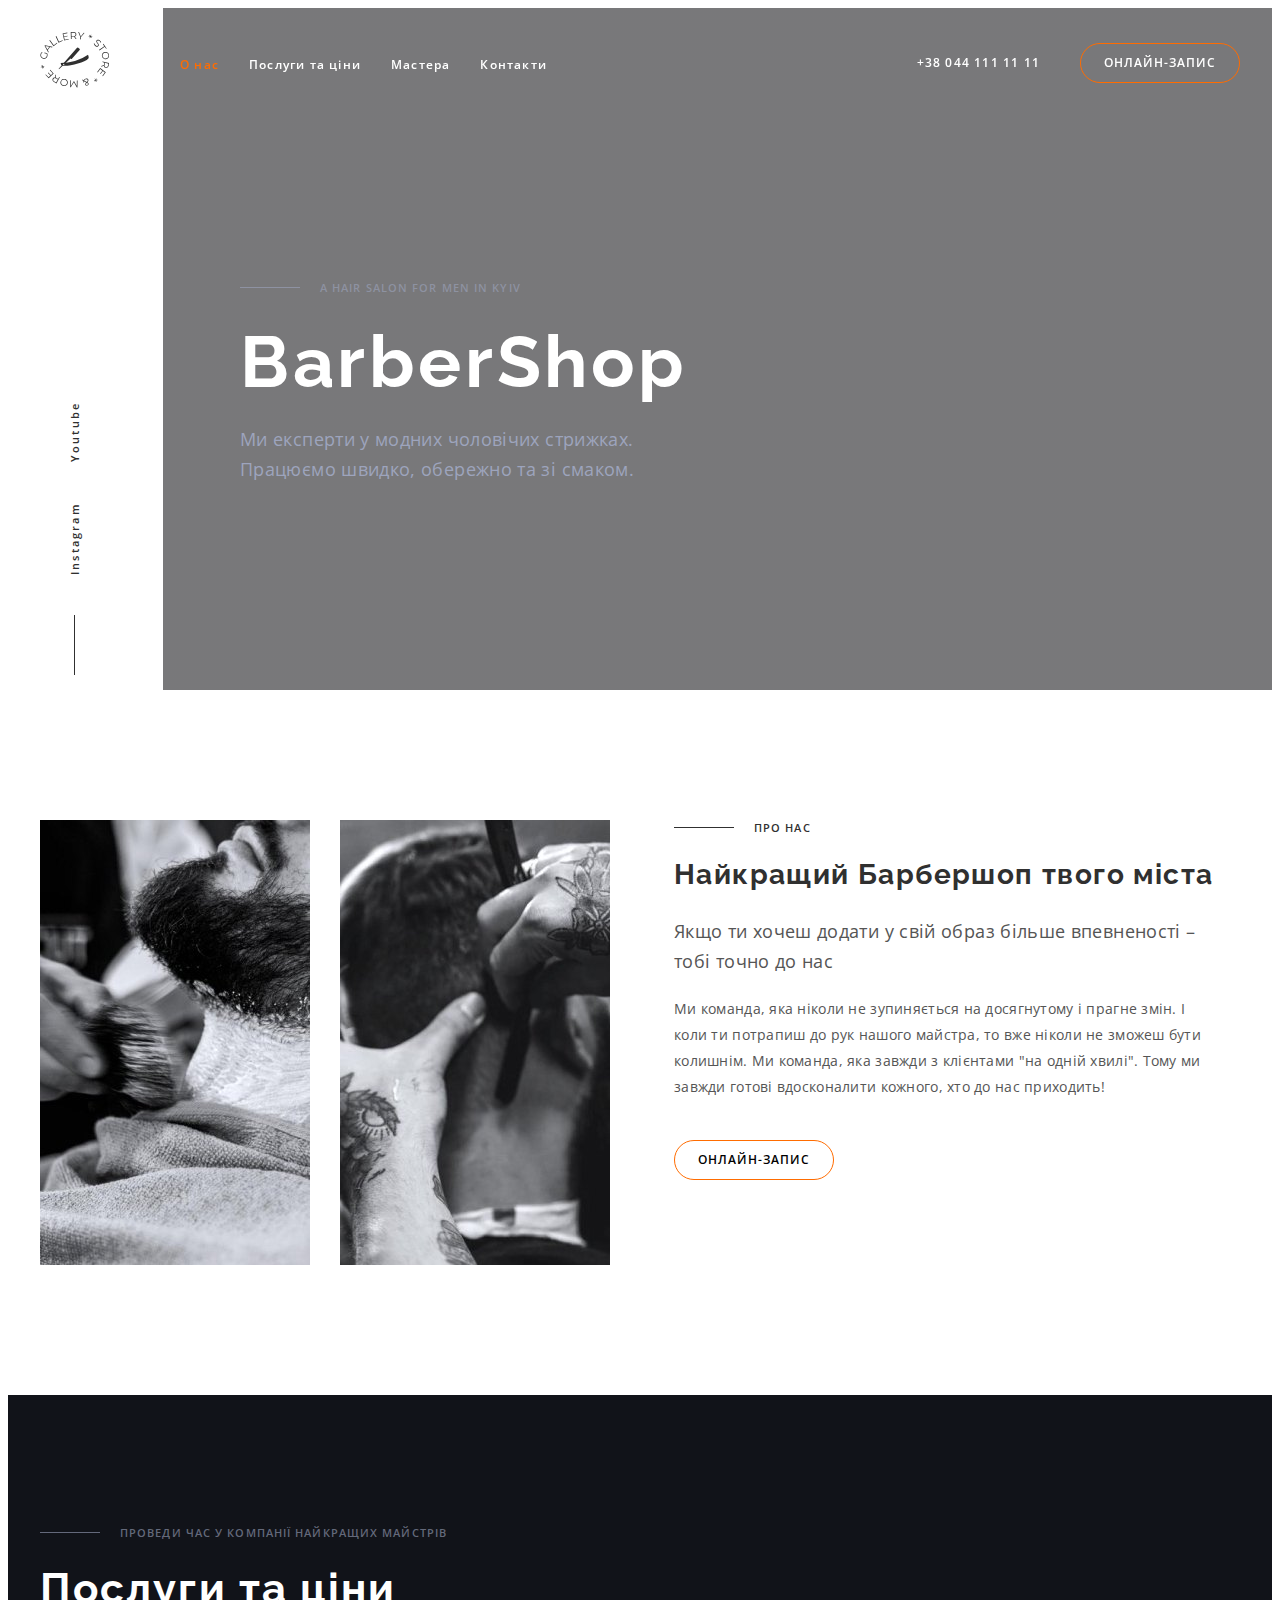
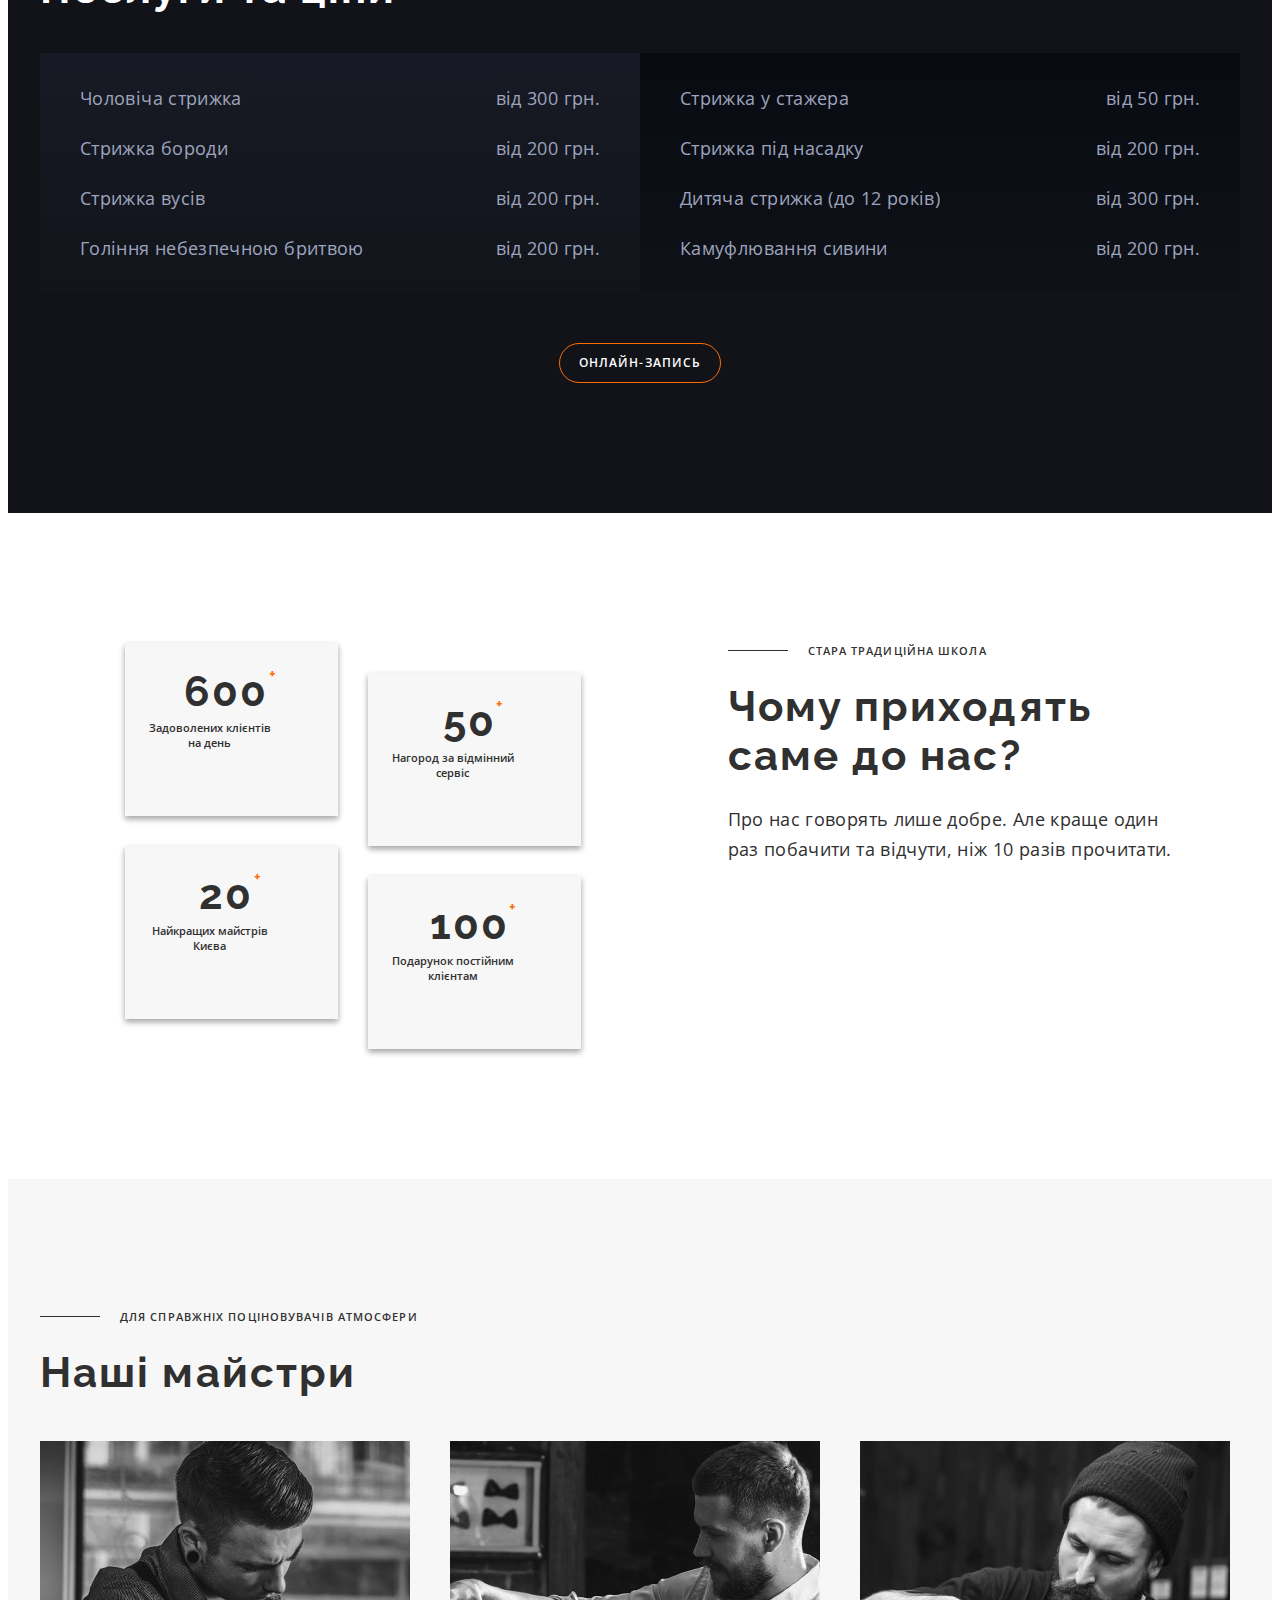
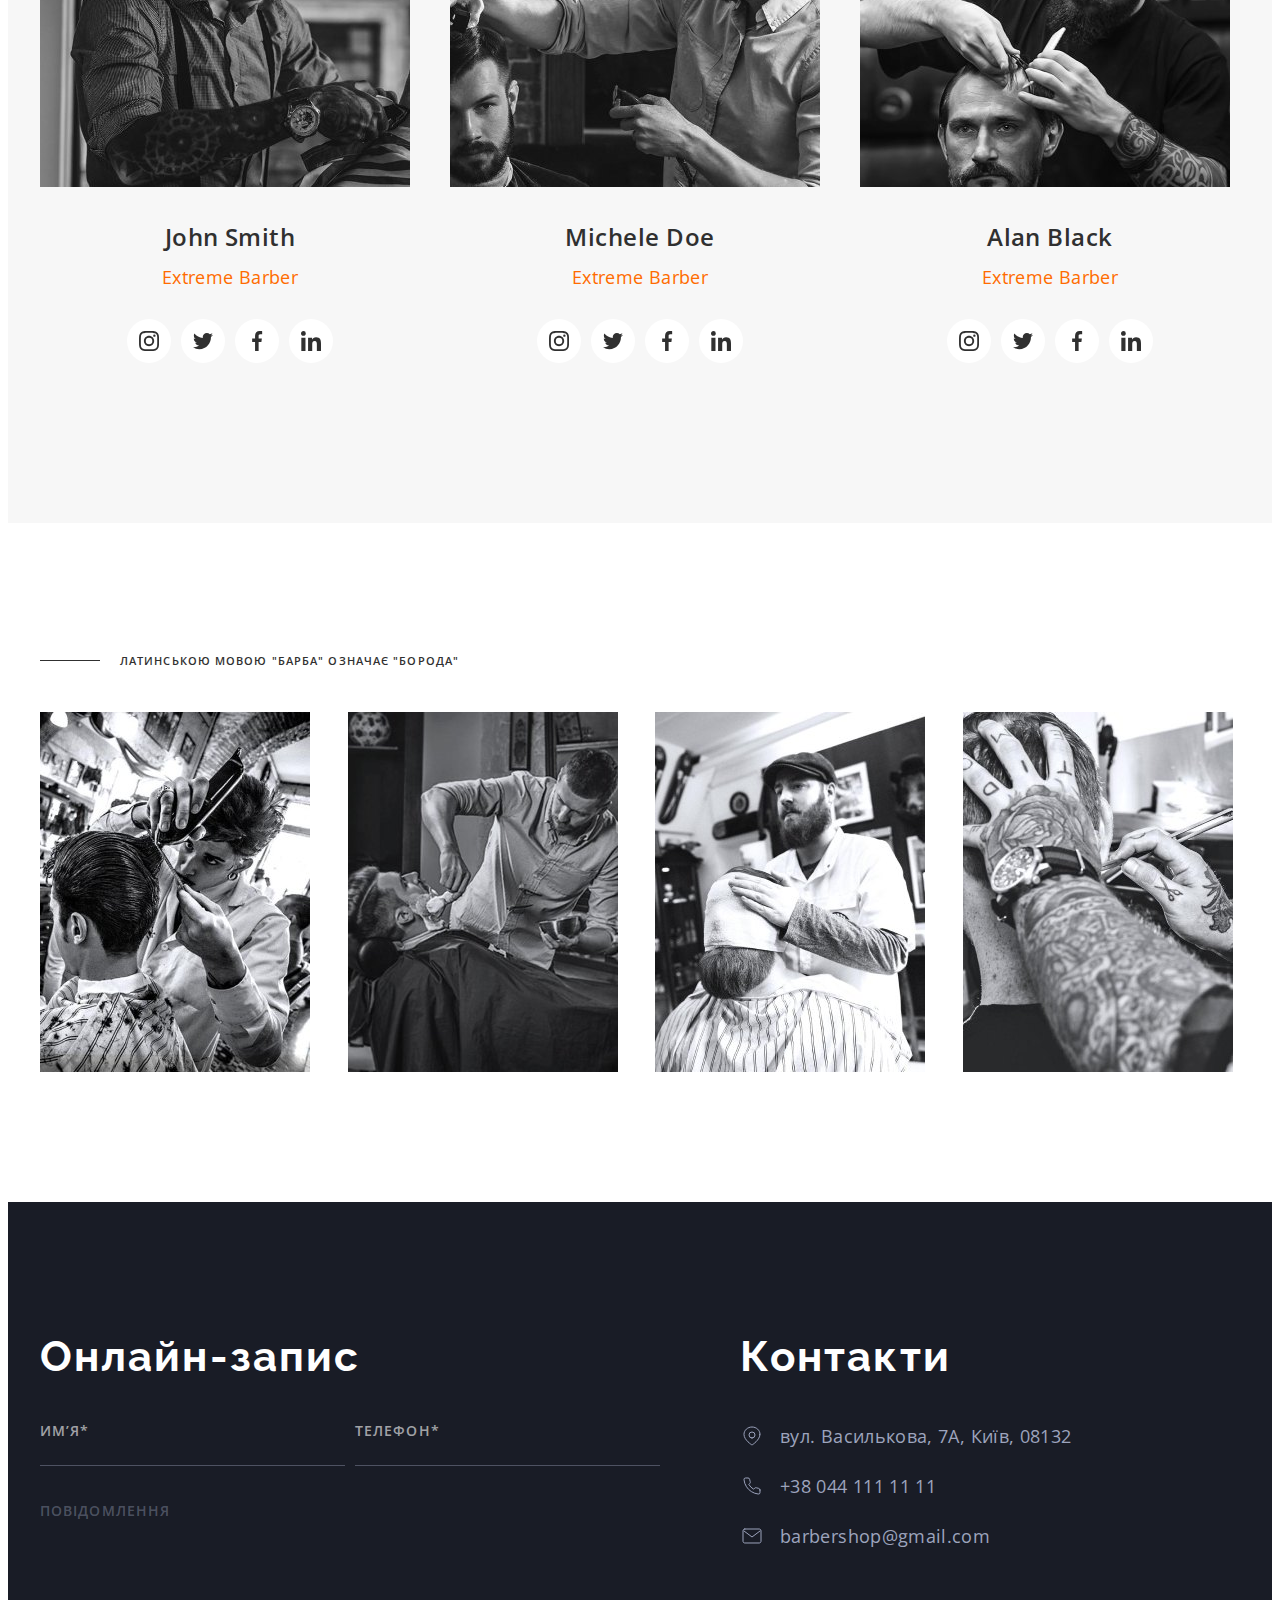
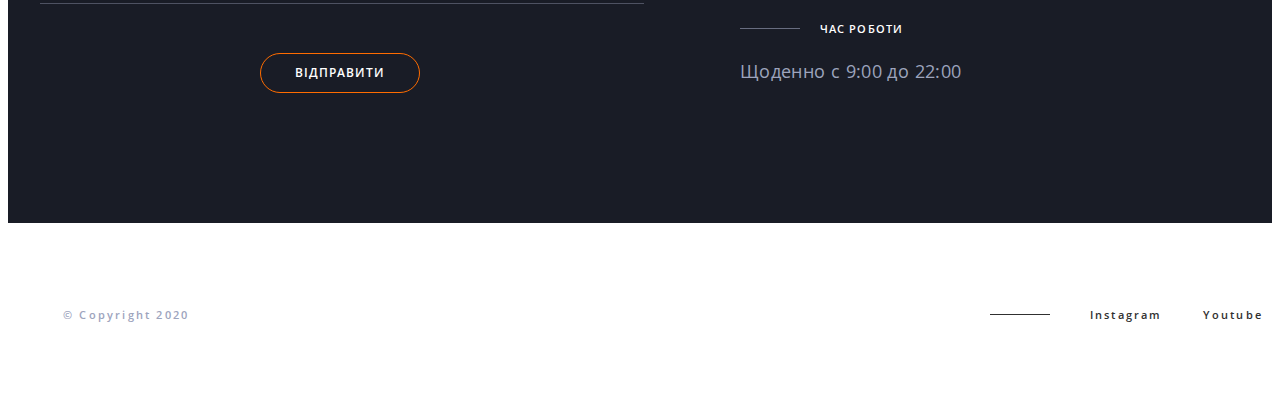
==== commit 2c942b50: "added webp" ====
--- a/index.html
+++ b/index.html
@@ -121,22 +121,48 @@
         <div class="container about__container">
           <ul class="about__list">
             <li class="about-list__item">
-              <img
-                class="about-list__img"
-                src="./images/about/img-1.jpg"
-                alt="бритье бороды"
-                width="270"
-                height="445"
-              />
+              <picture>
+                <source
+                  media="(min-width: 1200px )"
+                  srcset="./images/about/img-1@1x_lg.webp 1x, ./images/about/img-1@2x_lg.webp 2x"
+                  type="image/webp"
+                />
+                <source
+                  media="(min-width: 1200px)"
+                  srcset="./images/about/img-1@1x_lg.jpeg 1x, ./images/about/img-1@2x_lg.jpeg 2x"
+                  type="image/jpeg"
+                />
+                <source
+                  media="(min-width: 768px)"
+                  srcset="./images/about/img-1@1x_md.webp 1x, ./images/about/img-1@2x_md.webp 2x"
+                  type="image/webp"
+                />
+                <source
+                  media="(min-width: 1200px)"
+                  srcset="./images/about/img-2@1x_lg.jpeg 1x, ./images/about/img-2@2x_lg.jpeg 2x"
+                  type="image/jpeg"
+                />
+                <img class="about-list__img" src="./images/about/img-1.jpg" alt="бритье бороды" />
+              </picture>
             </li>
             <li class="about-list__item">
-              <img
-                class="about-list__img"
-                src="./images/about/img-2.jpg"
-                alt="бритье опасной бритвой"
-                width="270"
-                height="445"
-              />
+              <picture>
+                <source
+                  media="(min-width: 1200px )"
+                  srcset="./images/about/img-2@1x_lg.webp 1x, ./images/about/img-2@2x_lg.webp 2x"
+                  type="image/webp"
+                />
+                <source
+                  media="(min-width: 768px)"
+                  srcset="./images/about/img-2@1x_md.webp 1x, ./images/about/img-2@2x_md.webp 2x"
+                  type="image/webp"
+                />
+                <img
+                  class="about-list__img"
+                  src="./images/about/img-2.jpg"
+                  alt="бритье опасной бритвой"
+                />
+              </picture>
             </li>
           </ul>
           <div class="about__content">
@@ -261,14 +287,44 @@
           <h2 class="section-title section-title--mode-dark masters__title">Наші майстри</h2>
           <ul class="card-set" lang="en">
             <li class="card-set__item">
-              <img
-                srcset="./images/masters/img1@1x_sm.jpg 1x, ./images/masters/img1@2x_sm.jpg 2x"
-                class="master__img"
-                src="./images/masters/img1.jpg"
-                alt="мастер стрижет мужчину"
-                width="418"
-                height="348"
-              />
+              <picture>
+                <source
+                  media="(min-width: 1200px)"
+                  srcset="./images/masters/img1@1x_lg.webp 1x, ./images/masters/img1@2x_lg.webp 2x"
+                  type="image/webp"
+                />
+                <source
+                  media="(min-width: 1200px)"
+                  srcset="./images/masters/img1@1x_lg.jpeg 1x, ./images/masters/img1@2x_lg.jpeg 2x"
+                  type="image/jpeg"
+                />
+                <source
+                  media="(min-width: 768px)"
+                  srcset="./images/masters/img1@1x_md.webp 1x, ./images/masters/img1@2x_md.webp 2x"
+                  type="image/webp"
+                />
+                <source
+                  media="(min-width: 768px)"
+                  srcset="./images/masters/img1@1x_md.jpeg 1x, ./images/masters/img1@2x_md.jpeg 2x"
+                  type="image/jpeg"
+                />
+                <source
+                  media="(max-width: 767px)"
+                  srcset="./images/masters/img1@1x_sm.webp 1x, ./images/masters/img1@2x_sm.webp 2x"
+                  type="image/webp"
+                />
+                <source
+                  media="(max-width: 767px)"
+                  srcset="./images/masters/img1@1x_sm.jpeg 1x, ./images/masters/img1@2x_sm.jpeg 2x"
+                  type="image/jpeg"
+                />
+                <img
+                  class="master__img"
+                  src="./images/masters/img1.jpg"
+                  alt="мастер стрижет мужчину"
+                />
+              </picture>
+
               <div class="masters__wrapper">
                 <h3 class="master__subtitle">John Smith</h3>
                 <p class="master__desc">Extreme Barber</p>
@@ -330,13 +386,45 @@
             </li>
 
             <li class="card-set__item">
-              <img
-                class="master__img"
-                src="./images/masters/img2.jpg"
-                alt="мастер стрижет мужчину"
-                width="370"
-                height="348"
-              />
+              <picture>
+                <source
+                  media="(min-width: 1200px)"
+                  srcset="./images/masters/img2@1x_lg.webp 1x, ./images/masters/img2@2x_lg.webp 2x"
+                  type="image/webp"
+                />
+                <source
+                  media="(min-width: 1200px)"
+                  srcset="./images/masters/img2@1x_lg.jpeg 1x, ./images/masters/img2@2x_lg.jpeg 2x"
+                  type="image/jpeg"
+                />
+                <source
+                  media="(min-width: 768px)"
+                  srcset="./images/masters/img2@1x_md.webp 1x, ./images/masters/img2@2x_md.webp 2x"
+                  type="image/webp"
+                />
+                <source
+                  media="(min-width: 768px)"
+                  srcset="./images/masters/img2@1x_md.jpeg 1x, ./images/masters/img2@2x_md.jpeg 2x"
+                  type="image/jpeg"
+                />
+                <source
+                  media="(max-width: 767px)"
+                  srcset="./images/masters/img2@1x_sm.webp 1x, ./images/masters/img2@2x_sm.webp 2x"
+                  type="image/webp"
+                />
+                <source
+                  media="(max-width: 767px)"
+                  srcset="./images/masters/img2@1x_sm.jpeg 1x, ./images/masters/img2@2x_sm.jpeg 2x"
+                  type="image/jpeg"
+                />
+
+                <img
+                  class="master__img"
+                  src="./images/masters/img2.jpg"
+                  alt="мастер стрижет мужчину"
+                />
+              </picture>
+
               <div class="masters__wrapper">
                 <h3 class="master__subtitle">Michele Doe</h3>
                 <p class="master__desc">Extreme Barber</p>
@@ -398,13 +486,44 @@
             </li>
 
             <li class="card-set__item">
-              <img
-                class="master__img"
-                src="./images/masters/img3.jpg"
-                alt="мастер стрижет мужчину"
-                width="370"
-                height="348"
-              />
+              <picture>
+                <source
+                  media="(min-width: 1200px)"
+                  srcset="./images/masters/img3@1x_lg.webp 1x, ./images/masters/img3@2x_lg.webp 2x"
+                  type="image/webp"
+                />
+                <source
+                  media="(min-width: 1200px)"
+                  srcset="./images/masters/img3@1x_lg.jpeg 1x, ./images/masters/img3@2x_lg.jpeg 2x"
+                  type="image/jpeg"
+                />
+                <source
+                  media="(min-width: 768px)"
+                  srcset="./images/masters/img3@1x_md.webp 1x, ./images/masters/img3@2x_md.webp 2x"
+                  type="image/webp"
+                />
+                <source
+                  media="(min-width: 768px)"
+                  srcset="./images/masters/img3@1x_md.jpeg 1x, ./images/masters/img3@2x_md.jpeg 2x"
+                  type="image/jpeg"
+                />
+                <source
+                  media="(max-width: 767px)"
+                  srcset="./images/masters/img3@1x_sm.webp 1x, ./images/masters/img3@2x_sm.webp 2x"
+                  type="image/webp"
+                />
+                <source
+                  media="(max-width: 767px)"
+                  srcset="./images/masters/img3@1x_sm.jpeg 1x, ./images/masters/img3@2x_sm.jpeg 2x"
+                  type="image/jpeg"
+                />
+                <img
+                  class="master__img"
+                  src="./images/masters/img3.jpg"
+                  alt="мастер стрижет мужчину"
+                />
+              </picture>
+
               <div class="masters__wrapper">
                 <h3 class="master__subtitle">Alan Black</h3>
                 <p class="master__desc">Extreme Barber</p>
@@ -484,6 +603,15 @@
                     ./images/portfolio/gallery-1@1x_lg.webp 1x,
                     ./images/portfolio/gallery-1@2x_lg.webp 2x
                   "
+                  type="image/webp"
+                />
+                <source
+                  media="(min-width: 1200px)"
+                  srcset="
+                    ./images/portfolio/gallery-1@1x_lg.jpg 1x,
+                    ./images/portfolio/gallery-1@2x_lg.jpg 2x
+                  "
+                  type="image/jpg"
                 />
                 <source
                   media="(min-width: 768px)"
@@ -491,6 +619,15 @@
                     ./images/portfolio/gallery-1@1x_md.webp 1x,
                     ./images/portfolio/gallery-1@2x_md.webp 2x
                   "
+                  type="image/webp"
+                />
+                <source
+                  media="(min-width: 768px)"
+                  srcset="
+                    ./images/portfolio/gallery-1@1x_md.jpg 1x,
+                    ./images/portfolio/gallery-1@2x_md.jpg 2x
+                  "
+                  type="image/jpeg"
                 />
                 <source
                   media="(max-width: 767px)"
@@ -498,6 +635,15 @@
                     ./images/portfolio/gallery-1@1x_sm.webp 1x,
                     ./images/portfolio/gallery-1@2x_sm.webp 2x
                   "
+                  type="image/webp"
+                />
+                <source
+                  media="(max-width: 767px)"
+                  srcset="
+                    ./images/portfolio/gallery-1@1x_sm.jpg 1x,
+                    ./images/portfolio/gallery-1@2x_sm.jpg 2x
+                  "
+                  type="image/jpeg"
                 />
                 <img
                   class="portfolio__jpg"
@@ -507,31 +653,176 @@
               </picture>
             </li>
             <li class="portfolio__item card-set__item">
-              <img
-                class="portfolio__jpg"
-                src="./images/portfolio/gallery-2@2x.jpg"
-                alt="бритье бороды"
-                width="270"
-                height="360"
-              />
+              <picture>
+                <source
+                  media="(min-width: 1200px)"
+                  srcset="
+                    ./images/portfolio/gallery-2@1x_lg.webp 1x,
+                    ./images/portfolio/gallery-2@2x_lg.webp 2x
+                  "
+                  type="image/webp"
+                />
+                <source
+                  media="(min-width: 1200px)"
+                  srcset="
+                    ./images/portfolio/gallery-2@1x_lg.jpg 1x,
+                    ./images/portfolio/gallery-2@2x_lg.jpg 2x
+                  "
+                  type="image/jpg"
+                />
+                <source
+                  media="(min-width: 768px)"
+                  srcset="
+                    ./images/portfolio/gallery-2@1x_md.webp 1x,
+                    ./images/portfolio/gallery-2@2x_md.webp 2x
+                  "
+                  type="image/webp"
+                />
+                <source
+                  media="(min-width: 768px)"
+                  srcset="
+                    ./images/portfolio/gallery-2@1x_md.jpg 1x,
+                    ./images/portfolio/gallery-2@2x_md.jpg 2x
+                  "
+                  type="image/jpeg"
+                />
+                <source
+                  media="(max-width: 767px)"
+                  srcset="
+                    ./images/portfolio/gallery-2@1x_sm.webp 1x,
+                    ./images/portfolio/gallery-2@2x_sm.webp 2x
+                  "
+                  type="image/webp"
+                />
+                <source
+                  media="(max-width: 767px)"
+                  srcset="
+                    ./images/portfolio/gallery-2@1x_sm.jpg 1x,
+                    ./images/portfolio/gallery-2@2x_sm.jpg 2x
+                  "
+                  type="image/jpeg"
+                />
+                <img
+                  class="portfolio__jpg"
+                  src="./images/portfolio/gallery-2@1x.jpg"
+                  alt="бритье бороды"
+                />
+              </picture>
             </li>
             <li class="portfolio__item card-set__item">
-              <img
-                class="portfolio__jpg"
-                src="./images/portfolio/gallery-3@2x.jpg"
-                alt="бритье бороды"
-                width="270"
-                height="360"
-              />
+              <picture>
+                <source
+                  media="(min-width: 1200px)"
+                  srcset="
+                    ./images/portfolio/gallery-3@1x_lg.webp 1x,
+                    ./images/portfolio/gallery-3@2x_lg.webp 2x
+                  "
+                  type="image/webp"
+                />
+                <source
+                  media="(min-width: 1200px)"
+                  srcset="
+                    ./images/portfolio/gallery-3@1x_lg.jpg 1x,
+                    ./images/portfolio/gallery-3@2x_lg.jpg 2x
+                  "
+                  type="image/jpg"
+                />
+                <source
+                  media="(min-width: 768px)"
+                  srcset="
+                    ./images/portfolio/gallery-3@1x_md.webp 1x,
+                    ./images/portfolio/gallery-3@2x_md.webp 2x
+                  "
+                  type="image/webp"
+                />
+                <source
+                  media="(min-width: 768px)"
+                  srcset="
+                    ./images/portfolio/gallery-3@1x_md.jpg 1x,
+                    ./images/portfolio/gallery-3@2x_md.jpg 2x
+                  "
+                  type="image/jpeg"
+                />
+                <source
+                  media="(max-width: 767px)"
+                  srcset="
+                    ./images/portfolio/gallery-3@1x_sm.webp 1x,
+                    ./images/portfolio/gallery-3@2x_sm.webp 2x
+                  "
+                  type="image/webp"
+                />
+                <source
+                  media="(max-width: 767px)"
+                  srcset="
+                    ./images/portfolio/gallery-3@1x_sm.jpg 1x,
+                    ./images/portfolio/gallery-3@2x_sm.jpg 2x
+                  "
+                  type="image/jpeg"
+                />
+                <img
+                  class="portfolio__jpg"
+                  src="./images/portfolio/gallery-3@1x.jpg"
+                  alt="бритье бороды"
+                />
+              </picture>
             </li>
             <li class="portfolio__item card-set__item">
-              <img
-                class="portfolio__jpg"
-                src="./images/portfolio/gallery-4@2x.jpg"
-                alt="бритье опасной бритвой"
-                width="270"
-                height="360"
-              />
+              <picture>
+                <source
+                  media="(min-width: 1200px)"
+                  srcset="
+                    ./images/portfolio/gallery-4@1x_lg.webp 1x,
+                    ./images/portfolio/gallery-4@2x_lg.webp 2x
+                  "
+                  type="image/webp"
+                />
+                <source
+                  media="(min-width: 1200px)"
+                  srcset="
+                    ./images/portfolio/gallery-4@1x_lg.jpg 1x,
+                    ./images/portfolio/gallery-4@2x_lg.jpg 2x
+                  "
+                  type="image/jpg"
+                />
+                <source
+                  media="(min-width: 768px)"
+                  srcset="
+                    ./images/portfolio/gallery-4@1x_md.webp 1x,
+                    ./images/portfolio/gallery-4@2x_md.webp 2x
+                  "
+                  type="image/webp"
+                />
+                <source
+                  media="(min-width: 768px)"
+                  srcset="
+                    ./images/portfolio/gallery-4@1x_md.jpg 1x,
+                    ./images/portfolio/gallery-4@2x_md.jpg 2x
+                  "
+                  type="image/jpeg"
+                />
+                <source
+                  media="(max-width: 767px)"
+                  srcset="
+                    ./images/portfolio/gallery-4@1x_sm.webp 1x,
+                    ./images/portfolio/gallery-4@2x_sm.webp 2x
+                  "
+                  type="image/webp"
+                />
+                <source
+                  media="(max-width: 767px)"
+                  srcset="
+                    ./images/portfolio/gallery-4@1x_sm.jpg 1x,
+                    ./images/portfolio/gallery-4@2x_sm.jpg 2x
+                  "
+                  type="image/jpeg"
+                />
+
+                <img
+                  class="portfolio__jpg"
+                  src="./images/portfolio/gallery-4@1x.jpg"
+                  alt="бритье опасной бритвой"
+                />
+              </picture>
             </li>
           </ul>
         </div>
--- a/css/main.min.css
+++ b/css/main.min.css
@@ -1 +1 @@
-:root{--main-font: "Open Sans", sans-serif;--secondary-font: "Raleway", sans-serif;--main-txt-color: #303030;--secondary-txt-dark: rgba(157, 164, 189, 0.6);--secondary-txt-ligth: #9da4bd;--secondary-txt-grey: #555555;--accent-color: #ff6c00;--primary-white-color: #ffffff;--bg-dark: #191c26;--bg-grey: #f7f7f7;--bg-price: #111319;--indent: 30px;--items: 3;--anim-fast: 400ms ease-in-out}.visually-hidden{position:absolute;white-space:nowrap;width:1px;height:1px;overflow:hidden;border:0;padding:0;clip:rect(0 0 0 0);-webkit-clip-path:inset(50%);clip-path:inset(50%);margin:-1px}.contacts__group,.portfolio,.masters,.benefits,.price,.about,.form-registration{padding-top:84px;padding-bottom:84px}@media screen and (min-width: 768px){.contacts__group,.portfolio,.masters,.benefits,.price,.about,.form-registration{padding-top:100px;padding-bottom:100px}}@media screen and (min-width: 1200px){.contacts__group,.portfolio,.masters,.benefits,.price,.about,.form-registration{padding-top:130px;padding-bottom:130px}}.contacts__link,.nav__link,.header__phone,.mobile__link,.socials__link,.social-list__link,.logo{text-decoration:none;color:currentColor}.contacts__address,.portfolio__list,.benefits__list,.price__inner-list,.price__list,.about__list,.nav__list,.mobile__nav,.socials,.slider-controls,.social-list,.card-set{list-style:none;padding:0;margin:0}body{font-family:var(--main-font);color:var(--main-txt-color)}body.no-scroll{overflow:hidden;padding-right:calc(100vw - 100%)}h1,h2,h3,h4,h5,h6,p{margin:0}img{display:block;max-width:100%;height:auto}.btn{max-width:200px;min-width:160px;min-height:40px;padding:11px 19px;font-family:inherit;font-weight:600;font-size:12px;line-height:1.3333333333;letter-spacing:.09em;text-transform:uppercase;background:rgba(0,0,0,0);cursor:pointer;border:1px solid var(--accent-color);border-radius:25px;-webkit-transition:background-color var(--anim-fast),color var(--anim-fast);transition:background-color var(--anim-fast),color var(--anim-fast)}.btn:hover,.btn:focus{background-color:var(--accent-color);color:var(--primary-white-color)}.btn--mode-dark{color:var(--primary-white-color)}.btn--animation{position:relative;display:block;border:1px solid var(--accent-color);overflow:hidden;color:var(--primary-white-color)}.btn--animation:hover,.btn--animation:focus{-webkit-box-shadow:1px 1px 10px 5px rgba(255,108,0,.5);box-shadow:1px 1px 10px 5px rgba(255,108,0,.5);background-color:rgba(0,0,0,0)}.btn--animation::before{content:"";position:absolute;top:0;left:-100%;width:100%;height:100%;background:linear-gradient(120deg, transparent, rgba(255, 108, 0, 0.5), transparent);-webkit-transition:all,650ms;transition:all,650ms}.btn--animation:hover::before{left:100%}.card-set{display:-webkit-box;display:-ms-flexbox;display:flex;-ms-flex-wrap:wrap;flex-wrap:wrap;gap:var(--indent);-webkit-box-pack:center;-ms-flex-pack:center;justify-content:center}.card-set__item{-ms-flex-preferred-size:calc((100% - var(--indent)*(var(--items) - 1))/var(--items));flex-basis:calc((100% - var(--indent)*(var(--items) - 1))/var(--items))}@media screen and (min-width: 768px){.card-set__item{--items: 2}}@media screen and (min-width: 1200px){.card-set__item{--items: 4}}.container{padding-left:15px;padding-right:15px;margin-left:auto;margin-right:auto}@media screen and (min-width: 480px){.container{width:480px}}@media screen and (min-width: 768px){.container{width:768px}}@media screen and (min-width: 1200px){.container{width:1200px}}.uppertitle{display:-webkit-box;display:-ms-flexbox;display:flex;-webkit-box-align:center;-ms-flex-align:center;align-items:center;gap:20px;font-weight:600;font-size:11px;line-height:1.3636363636;letter-spacing:.1em;text-transform:uppercase}.uppertitle::before{content:"";display:inline-block;height:1px;width:60px}.uppertitle--mode-light{color:var(--main-txt-color)}.uppertitle--mode-light::before{background-color:var(--main-txt-color)}.uppertitle--mode-dark{color:var(--secondary-txt-dark)}.uppertitle--mode-dark::before{background-color:var(--secondary-txt-dark)}.section-title{font-family:var(--secondary-font);font-size:28px;line-height:1.1666666667;letter-spacing:.05em}@media screen and (min-width: 768px){.section-title{font-size:42px}}.section-title--mode-light{color:var(--primary-white-color);margin-bottom:40px}.section-title--mode-dark{margin-bottom:24px}.subtitle{font-size:16px;line-height:1.6666666667;letter-spacing:.02em;font-weight:400}@media screen and (min-width: 1200px){.subtitle{font-size:18px}}.main-title{margin-bottom:20px;font-family:var(--secondary-font);font-size:48px;line-height:1.1805555556;letter-spacing:.05em;color:var(--primary-white-color)}@media screen and (min-width: 1200px){.main-title{font-size:72px}}.logo{color:var(--primary-white-color);-webkit-transition:color var(--anim-fast);transition:color var(--anim-fast)}@media screen and (min-width: 768px){.logo{color:var(--main-txt-color)}}.logo:hover,.logo:focus{color:var(--accent-color)}.logo--white{color:var(--primary-white-color)}.logo__icon{fill:currentColor}.social-list{display:-webkit-box;display:-ms-flexbox;display:flex;-webkit-box-align:center;-ms-flex-align:center;align-items:center;gap:40px}.social-list::before{content:"";display:block;width:60px;height:1px;background-color:var(--main-txt-color)}.social-list--rotate{-webkit-transform:rotate(-90deg) translateY(27px);transform:rotate(-90deg) translateY(27px);-webkit-transform-origin:top left;transform-origin:top left}.social-list__link{display:-webkit-box;display:-ms-flexbox;display:flex;font-weight:600;font-size:11px;line-height:1.3636363636;letter-spacing:.2em;-webkit-transition:color var(--anim-fast);transition:color var(--anim-fast)}.social-list__link:hover,.social-list__link:focus{color:var(--accent-color)}.slider-controls{display:none}@media screen and (min-width: 768px){.slider-controls{position:absolute;right:0;bottom:40px;display:-webkit-box;display:-ms-flexbox;display:flex;gap:26px;-webkit-box-align:center;-ms-flex-align:center;align-items:center}}.slider-controls__btn{display:none}@media screen and (min-width: 768px){.slider-controls__btn{width:60px;padding:0;padding-bottom:8px;font-weight:600;font-size:11px;line-height:1.3636363636;letter-spacing:.1em;color:var(--primary-white-color);text-align:right;background-color:rgba(0,0,0,0);border:none;border-bottom:1px solid var(--primary-white-color);cursor:pointer}}.slider-controls__btn.disabled{border-bottom:1px solid rgba(157,164,189,.6);color:rgba(157,164,189,.6);text-align:left}.pagination{position:absolute;top:50%;right:0}.pagination__item{display:none}@media screen and (min-width: 1200px){.pagination__item{margin-bottom:12px;margin-left:auto;width:8px;height:2px;background-color:var(--secondary-txt-dark)}.pagination__item:last-child{margin-bottom:0}.pagination__item.active{background-color:var(--primary-white-color);width:18px}}.socials{display:-webkit-box;display:-ms-flexbox;display:flex;-webkit-box-pack:center;-ms-flex-pack:center;justify-content:center;gap:10px}.socials__link{display:-webkit-box;display:-ms-flexbox;display:flex;-webkit-box-align:center;-ms-flex-align:center;align-items:center;-webkit-box-pack:center;-ms-flex-pack:center;justify-content:center;width:44px;height:44px;background-color:var(--primary-white-color);border-radius:50%;color:var(--main-txt-color);-webkit-transition:color var(--anim-fast),-webkit-box-shadow var(--anim-fast);transition:color var(--anim-fast),-webkit-box-shadow var(--anim-fast);transition:color var(--anim-fast),box-shadow var(--anim-fast);transition:color var(--anim-fast),box-shadow var(--anim-fast),-webkit-box-shadow var(--anim-fast)}.socials__link:hover,.socials__link:focus{color:var(--accent-color);-webkit-box-shadow:rgba(0,0,0,.19) 0px 10px 20px,rgba(0,0,0,.23) 0px 6px 6px;box-shadow:rgba(0,0,0,.19) 0px 10px 20px,rgba(0,0,0,.23) 0px 6px 6px}.socials__icon{fill:currentColor}.form-registration{width:418px;margin-left:auto;margin-right:auto}@media screen and (min-width: 768px){.form-registration{width:100%}}@media screen and (min-width: 768px)and (min-width: 1200px){.form-registration{max-width:50%}}.form__title{text-align:center}@media screen and (min-width: 768px){.form__title{text-align:left}}.form-registration__wrap{margin-bottom:24px}@media screen and (min-width: 768px){.form-registration__wrap{display:-webkit-box;display:-ms-flexbox;display:flex;gap:var(--indent);-webkit-box-pack:center;-ms-flex-pack:center;justify-content:center}}.form-registration__group{position:relative}@media screen and (min-width: 768px){.form-registration__group:first-child{-ms-flex-preferred-size:330px;flex-basis:330px}.form-registration__group:last-child{-ms-flex-preferred-size:330px;flex-basis:330px}}.form-registration__input{width:100%;height:24px;padding:10px;background-color:rgba(0,0,0,0);border:none;outline:rgba(0,0,0,0);border-bottom:1px solid rgba(157,164,189,.4);color:var(--primary-white-color);font-size:14px;-webkit-transition:border-color var(--anim-fast);transition:border-color var(--anim-fast);margin-bottom:25px}.form-registration__input:not(:-moz-placeholder-shown){border-bottom:1px solid var(--primary-white-color)}.form-registration__input:not(:-ms-input-placeholder){border-bottom:1px solid var(--primary-white-color)}.form-registration__input:focus,.form-registration__input:not(:placeholder-shown){border-bottom:1px solid var(--primary-white-color)}.form-registration__input:hover{border-bottom:1px solid var(--accent-color)}.form-registration__input::-webkit-input-placeholder{color:rgba(0,0,0,0);-webkit-transition:color var(--anim-fast);transition:color var(--anim-fast)}.form-registration__input::-moz-placeholder{color:rgba(0,0,0,0);-moz-transition:color var(--anim-fast);transition:color var(--anim-fast)}.form-registration__input:-ms-input-placeholder{color:rgba(0,0,0,0);-ms-transition:color var(--anim-fast);transition:color var(--anim-fast)}.form-registration__input::-ms-input-placeholder{color:rgba(0,0,0,0);-ms-transition:color var(--anim-fast);transition:color var(--anim-fast)}.form-registration__input::placeholder{color:rgba(0,0,0,0);-webkit-transition:color var(--anim-fast);transition:color var(--anim-fast)}.form-registration__input:focus::-webkit-input-placeholder{color:rgba(157,164,189,.4)}.form-registration__input:focus::-moz-placeholder{color:rgba(157,164,189,.4)}.form-registration__input:focus:-ms-input-placeholder{color:rgba(157,164,189,.4)}.form-registration__input:focus::-ms-input-placeholder{color:rgba(157,164,189,.4)}.form-registration__input:focus::placeholder{color:rgba(157,164,189,.4)}.form-registration__input:valid:required:not(:-moz-placeholder-shown){border-bottom:1px solid green}.form-registration__input:valid:required:not(:-ms-input-placeholder){border-bottom:1px solid green}.form-registration__input:valid:required:not(:placeholder-shown){border-bottom:1px solid green}.form-registration__input:not(:-moz-placeholder-shown)+.form-registration__label{transform:translateY(-20px) scale(0.8);color:var(--primary-white-color)}.form-registration__input:not(:-ms-input-placeholder)+.form-registration__label{transform:translateY(-20px) scale(0.8);color:var(--primary-white-color)}.form-registration__input:focus+.form-registration__label,.form-registration__input:not(:placeholder-shown)+.form-registration__label{-webkit-transform:translateY(-20px) scale(0.8);transform:translateY(-20px) scale(0.8);color:var(--primary-white-color)}.form-registration__label{position:absolute;top:0;left:0;-webkit-transform-origin:top left;transform-origin:top left;-webkit-transition:transformvar var(--anim-fast),color var(--anim-fast);transition:transformvar var(--anim-fast),color var(--anim-fast);font-size:14px;font-style:normal;font-weight:600;line-height:1.3636363636;letter-spacing:1.1px;text-transform:uppercase;color:rgba(255,255,255,.6)}.form-registration__message{width:100%;height:84px;background-color:rgba(0,0,0,0);border:none;border-bottom:1px solid rgba(157,164,189,.4);resize:none;margin-bottom:44px;outline:rgba(0,0,0,0);font-size:12px;color:var(--primary-white-color)}.form-registration__message:hover{border-bottom:1px solid var(--accent-color)}.form-registration__text{position:absolute;left:0;top:-130px;-webkit-transform-origin:top left;transform-origin:top left;-webkit-transition:transformvar var(--anim-fast),color var(--anim-fast);transition:transformvar var(--anim-fast),color var(--anim-fast);font-size:14px;font-style:normal;font-weight:600;line-height:1.3636363636;letter-spacing:1.1px;text-transform:uppercase;color:rgba(157,164,189,.4)}.form__btn{margin:0 auto}@media screen and (min-width: 768px){.form__btn{margin-left:auto}}.backdrop{position:fixed;top:0;left:0;width:100%;height:100%;background-color:rgba(0,0,0,.3);z-index:200;-webkit-transition:opacity 600ms ease-out,visibility 600ms ease-out;transition:opacity 600ms ease-out,visibility 600ms ease-out}.backdrop--is-hidden{opacity:0;visibility:hidden;pointer-events:none}.modal{display:block;position:absolute;top:50%;left:50%;-webkit-transform:translate(-50%, -50%);transform:translate(-50%, -50%);width:420px;height:520px;padding:35px 25px;border-radius:35px 0 35px 0;background-color:var(--bg-dark)}.modal__close-btn{position:absolute;display:-webkit-box;display:-ms-flexbox;display:flex;-webkit-box-align:center;-ms-flex-align:center;align-items:center;-webkit-box-pack:center;-ms-flex-pack:center;justify-content:center;right:10px;top:10px;width:30px;height:30px;padding:0;border-radius:50%;background-color:rgba(0,0,0,0);cursor:pointer;border:1px solid var(--accent-color)}.modal__close-btn:hover,.modal__close-btn:focus{background-color:var(--accent-color)}.modal__close-icon{fill:var(--primary-white-color)}.modal-form__title{margin-bottom:25px;text-align:center;font-weight:700;font-size:20px;line-height:1.15;letter-spacing:.03em;color:var(--primary-white-color)}.modal-form__label{width:100%;margin-bottom:5px;font-size:12px;font-style:normal;font-weight:600;line-height:1.3636363636;letter-spacing:1.1px;text-transform:uppercase;color:rgba(157,164,189,.4)}.modal-form__input{width:100%;height:24px;margin-bottom:20px;padding:10px;background-color:rgba(0,0,0,0);border:none;outline:rgba(0,0,0,0);border-bottom:1px solid rgba(157,164,189,.4);color:var(--primary-white-color);font-size:14px;-webkit-transition:border-color var(--anim-fast);transition:border-color var(--anim-fast)}.modal-form__input:hover{border-bottom:1px solid var(--accent-color)}.modal-form__input:not(:-moz-placeholder-shown){border-bottom:1px solid var(--primary-white-color)}.modal-form__input:not(:-ms-input-placeholder){border-bottom:1px solid var(--primary-white-color)}.modal-form__input:focus,.modal-form__input:not(:placeholder-shown){border-bottom:1px solid var(--primary-white-color)}.modal-form__input::-webkit-input-placeholder{color:rgba(0,0,0,0);-webkit-transition:color var(--anim-fast);transition:color var(--anim-fast)}.modal-form__input::-moz-placeholder{color:rgba(0,0,0,0);-moz-transition:color var(--anim-fast);transition:color var(--anim-fast)}.modal-form__input:-ms-input-placeholder{color:rgba(0,0,0,0);-ms-transition:color var(--anim-fast);transition:color var(--anim-fast)}.modal-form__input::-ms-input-placeholder{color:rgba(0,0,0,0);-ms-transition:color var(--anim-fast);transition:color var(--anim-fast)}.modal-form__input::placeholder{color:rgba(0,0,0,0);-webkit-transition:color var(--anim-fast);transition:color var(--anim-fast)}.modal-form__input:focus::-webkit-input-placeholder{color:rgba(157,164,189,.4)}.modal-form__input:focus::-moz-placeholder{color:rgba(157,164,189,.4)}.modal-form__input:focus:-ms-input-placeholder{color:rgba(157,164,189,.4)}.modal-form__input:focus::-ms-input-placeholder{color:rgba(157,164,189,.4)}.modal-form__input:focus::placeholder{color:rgba(157,164,189,.4)}.modal-form__input:valid:required:not(:-moz-placeholder-shown){border-bottom:1px solid green}.modal-form__input:valid:required:not(:-ms-input-placeholder){border-bottom:1px solid green}.modal-form__input:valid:required:not(:placeholder-shown){border-bottom:1px solid green}.modal-form__message{width:100%;height:90px;margin-bottom:34px;background-color:rgba(0,0,0,0);border:none;border-bottom:1px solid rgba(157,164,189,.4);resize:none;outline:rgba(0,0,0,0);font-size:12px;color:var(--primary-white-color)}.modal-form__message:hover{border-bottom:1px solid var(--accent-color)}.modal-form__label{margin-bottom:10px;font-size:12px;font-style:normal;font-weight:600;line-height:1.3636363636;letter-spacing:1.1px;text-transform:uppercase;color:rgba(157,164,189,.4)}.modal-form__desc{display:block;text-align:center;margin-bottom:44px;font-weight:700;font-size:18px;line-height:1.15;letter-spacing:.03em;color:var(--accent-color)}.modal-form__btn{margin:auto}.mobile__btn{display:-webkit-inline-box;display:-ms-inline-flexbox;display:inline-flex;-webkit-box-align:center;-ms-flex-align:center;align-items:center;-webkit-box-pack:center;-ms-flex-pack:center;justify-content:center;width:40px;height:40px;background-color:rgba(0,0,0,0);border:none;cursor:pointer}@media screen and (min-width: 767px){.mobile__btn{display:none}}.mobile__overlay .mobile__btn{position:absolute;top:48px;right:30px}.mobile__overlay{position:fixed;top:0;left:0;width:100%;height:100%;z-index:100;background-color:rgba(25,28,38,.2);-webkit-box-shadow:0px 4px 8px rgba(0,0,0,.04),0px 2px 4px rgba(0,0,0,.08),0px 1px 3px rgba(0,0,0,.16);box-shadow:0px 4px 8px rgba(0,0,0,.04),0px 2px 4px rgba(0,0,0,.08),0px 1px 3px rgba(0,0,0,.16);opacity:0;pointer-events:none;visibility:hidden}@media screen and (min-width: 768px){.mobile__overlay{display:none}}.mobile__overlay.is-open{opacity:1;pointer-events:initial;visibility:visible}.mobile__container{display:-webkit-box;display:-ms-flexbox;display:flex;-webkit-box-orient:vertical;-webkit-box-direction:normal;-ms-flex-direction:column;flex-direction:column;max-width:337px;margin-left:auto;background-color:var(--primary-white-color);height:100%;padding:118px 40px;-webkit-transform:translateX(100%);transform:translateX(100%)}.mobile__overlay.is-open .mobile__container{-webkit-transform:translateX(0);transform:translateX(0)}.mobile__nav{margin-bottom:auto}.header{position:fixed;top:0;left:0;width:100%;z-index:100;-webkit-transition:background-color var(--anim-fast),-webkit-backdrop-filter var(--anim-fast);transition:background-color var(--anim-fast),-webkit-backdrop-filter var(--anim-fast);transition:background-color var(--anim-fast),backdrop-filter var(--anim-fast);transition:background-color var(--anim-fast),backdrop-filter var(--anim-fast),-webkit-backdrop-filter var(--anim-fast)}.header--no-transparency{background-color:rgba(29,30,32,.4);-webkit-backdrop-filter:blur(5px);backdrop-filter:blur(5px)}.header__container{display:-webkit-box;display:-ms-flexbox;display:flex;-webkit-box-align:center;-ms-flex-align:center;align-items:center}.header__logo{margin-right:auto;padding-top:40px;padding-bottom:40px}@media screen and (min-width: 768px){.header__logo{padding-top:32px;padding-bottom:32px;margin-right:64px}}@media screen and (min-width: 1200px){.header__logo{margin-right:71px}}.header__phone{margin-right:40px;padding-top:52px;padding-bottom:52px;font-weight:600;font-size:12px;line-height:1.3333333333;letter-spacing:.1em;color:var(--primary-white-color);-webkit-transition:color var(--anim-fast);transition:color var(--anim-fast)}@media screen and (max-width: 1199px){.header__phone{display:none}}.header__phone:hover,.header__phone:focus{color:var(--accent-color)}@media screen and (max-width: 767px){.header__btn{display:none}}.nav{display:none}@media screen and (min-width: 768px){.nav{display:block;margin-right:auto}}.nav__list{display:-webkit-box;display:-ms-flexbox;display:flex;gap:24px}@media screen and (min-width: 1200px){.nav__list{gap:var(--indent)}}.nav__link{padding-top:52px;padding-bottom:52px;font-weight:600;font-size:12px;line-height:1.3333333333;letter-spacing:.1em;color:var(--primary-white-color);-webkit-transition:color var(--anim-fast);transition:color var(--anim-fast)}.nav__link:hover,.nav__link:focus{color:var(--accent-color)}.nav__link--current{color:var(--accent-color)}.hero{max-width:1280px;margin-left:auto;margin-right:auto;background-image:linear-gradient(to right, rgb(255, 255, 255) 155px, rgba(25, 28, 38, 0.2) 155px);background-color:rgba(34,32,32,.5)}@media screen and (min-width: 768px){.hero__container{display:-webkit-box;display:-ms-flexbox;display:flex}}.hero__left-side{display:none}@media screen and (min-width: 768px){.hero__left-side{display:-webkit-box;display:-ms-flexbox;display:flex;-webkit-box-align:end;-ms-flex-align:end;align-items:flex-end;-ms-flex-preferred-size:100px;flex-basis:100px;max-width:100px}}.hero__right-side{position:relative;-webkit-box-flex:1;-ms-flex-positive:1;flex-grow:1;padding-top:208px;padding-bottom:183px}@media screen and (min-width: 768px){.hero__right-side{padding-top:272px;padding-bottom:245px;padding-left:120px}}@media screen and (min-width: 1200px){.hero__right-side{padding-bottom:206px;padding-left:100px}}.hero__uppertitle{margin-bottom:24px}.hero__desc{width:306px;font-size:16px;line-height:1.6666666667;letter-spacing:.02em;color:var(--secondary-txt-ligth)}@media screen and (min-width: 1200px){.hero__desc{width:500px;font-size:18px}}@media screen and (min-width: 768px){.about__container{display:-webkit-box;display:-ms-flexbox;display:flex;gap:30px}}@media screen and (min-width: 768px)and (min-width: 1200px){.about__container{gap:64px}}.about__list{display:none}@media screen and (min-width: 768px){.about__list{display:-webkit-box;display:-ms-flexbox;display:flex;-webkit-box-orient:vertical;-webkit-box-direction:normal;-ms-flex-direction:column;flex-direction:column;gap:var(--indent)}}@media screen and (min-width: 1200px){.about__list{-webkit-box-orient:horizontal;-webkit-box-direction:normal;-ms-flex-direction:row;flex-direction:row}}.about__content{-ms-flex-preferred-size:380px;flex-basis:380px}@media screen and (min-width: 1200px){.about__content{-ms-flex-preferred-size:540px;flex-basis:540px}}.about__uppertitle{margin-bottom:20px}@media screen and (min-width: 1200px){.about__uppertitle{margin-bottom:24px}}@media screen and (min-width: 768px){.about__title{font-size:28px}}@media screen and (max-width: 1199px){.about__title{max-width:380px;font-size:42px}}.about__subtitle{color:var(--secondary-txt-grey);margin-bottom:20px}.about__desc{margin-bottom:40px;font-size:14px;line-height:1.8571428571;letter-spacing:.02em;color:var(--secondary-txt-grey)}.price{max-width:1270px;margin-left:auto;margin-right:auto;background-color:var(--bg-price);background-repeat:no-repeat;background-position:center;background-size:cover}.price__uppertitle{margin-bottom:24px}.price__list{margin-bottom:50px}@media screen and (min-width: 1200px){.price__list{display:-webkit-box;display:-ms-flexbox;display:flex}}.price__items{padding:30px}@media screen and (min-width: 768px){.price__items{-ms-flex-preferred-size:50%;flex-basis:50%;padding:30px 40px}}.price__items:nth-child(1){background-image:-webkit-gradient(linear, left top, left bottom, from(#171a24), to(rgba(23, 26, 36, 0.2)));background-image:linear-gradient(180deg, #171a24 0%, rgba(23, 26, 36, 0.2) 100%)}.price__items:nth-child(2){background-image:-webkit-gradient(linear, left top, left bottom, from(#090b13), to(rgba(9, 11, 19, 0.2)));background-image:linear-gradient(180deg, #090b13 0%, rgba(9, 11, 19, 0.2) 100%)}.price__inner-list{color:var(--secondary-txt-ligth)}.price__inner-item{display:-webkit-box;display:-ms-flexbox;display:flex;-webkit-box-pack:justify;-ms-flex-pack:justify;justify-content:space-between;font-size:14px;line-height:1.6666666667;letter-spacing:.02em;margin-bottom:20px}@media screen and (min-width: 768px){.price__inner-item{font-size:18px}}.price__inner-item:last-child{margin-bottom:0}.price__btn{display:block;margin:0 auto}.benefits__container{display:-webkit-box;display:-ms-flexbox;display:flex;-webkit-box-orient:vertical;-webkit-box-direction:reverse;-ms-flex-direction:column-reverse;flex-direction:column-reverse}@media screen and (min-width: 1200px){.benefits__container{-webkit-box-orient:horizontal;-webkit-box-direction:normal;-ms-flex-direction:row;flex-direction:row;-ms-flex-pack:distribute;justify-content:space-around}}.benefits__list{display:-webkit-box;display:-ms-flexbox;display:flex;-ms-flex-wrap:wrap;flex-wrap:wrap;-webkit-box-pack:center;-ms-flex-pack:center;justify-content:center;-webkit-box-align:end;-ms-flex-align:end;align-items:flex-end}@media screen and (min-width: 768px){.benefits__list{width:500px;margin-left:auto}}@media screen and (min-width: 768px)and (min-width: 1200px){.benefits__list{margin-left:0}}.benefits__item{width:193px;height:133px;padding:20px;text-align:center;background-color:var(--bg-grey);-webkit-box-shadow:rgba(0,0,0,.16) 0px 3px 6px,rgba(0,0,0,.23) 0px 3px 6px;box-shadow:rgba(0,0,0,.16) 0px 3px 6px,rgba(0,0,0,.23) 0px 3px 6px}@media screen and (min-width: 768px){.benefits__item{width:210px;padding:20px}}@media screen and (min-width: 768px)and (min-width: 1200px){.benefits__item{width:173px}}.benefits__item:nth-child(2n+1){margin-bottom:30px;margin-right:30px}.benefits__quantity{display:-webkit-box;display:-ms-flexbox;display:flex;-webkit-box-pack:center;-ms-flex-pack:center;justify-content:center;font-weight:700;font-size:42px;line-height:57px;text-align:center;letter-spacing:.05em}.benefits__quantity::after{content:"+";font-weight:600;font-size:16px;line-height:22px;text-align:center;color:var(--accent-color)}.benefits__desc{width:130px;font-size:11px;font-weight:600;line-height:normal;text-align:center}.benefits__content{margin-bottom:44px}@media screen and (min-width: 768px){.benefits__content{width:450px}}@media screen and (min-width: 1200px){.benefits__content{-ms-flex-preferred-size:450px;flex-basis:450px}}.benefits__uppertitle{margin-bottom:24px}.masters{background-color:var(--bg-grey)}.masters__uppertitle{margin-bottom:24px}.masters__title{margin-bottom:44px}.masters__wrapper{padding-top:30px;padding-bottom:30px;padding-left:5px;padding-right:5px;text-align:center}.master__subtitle{margin-bottom:8px;font-size:24px;line-height:1.6666666667;letter-spacing:.02em;font-weight:600}.master__desc{margin-bottom:30px;font-size:18px;line-height:1.3571428571;letter-spacing:.02em;color:var(--accent-color)}.portfolio__uppertitle{margin-bottom:44px}.contacts{background-color:var(--bg-dark)}@media screen and (min-width: 1200px){.contacts__container{display:-webkit-box;display:-ms-flexbox;display:flex}}.contacts__group{margin-left:auto;margin-right:auto}@media screen and (min-width: 1200px){.contacts__group{-ms-flex-preferred-size:50%;flex-basis:50%;padding-left:100px}}.contact__title{text-align:center}@media screen and (min-width: 768px){.contact__title{text-align:left}}@media screen and (min-width: 768px){.contacts__wrap{display:-webkit-box;display:-ms-flexbox;display:flex;-webkit-box-pack:start;-ms-flex-pack:start;justify-content:flex-start;gap:70px}}@media screen and (min-width: 768px)and (min-width: 1200px){.contacts__wrap{display:block}}.contacts__address{font-style:inherit;color:var(--secondary-txt-ligth)}.contacts__subtitle{display:-webkit-box;display:-ms-flexbox;display:flex;gap:20px;-webkit-box-align:center;-ms-flex-align:center;align-items:center;font-weight:600;font-size:11px;line-height:15px;letter-spacing:.1em;text-transform:uppercase;color:var(--primary-white-color);margin-bottom:20px}.contacts__subtitle::before{content:"";display:inline-block;width:60px;height:1px;background-color:var(--secondary-txt-dark)}.contacts__address{margin-bottom:70px}.contacts__item{margin-bottom:20px}.contacts__item:last-child{margin-bottom:0px}.contacts__time{color:var(--secondary-txt-ligth);margin-bottom:0px}.contacts__link{display:-webkit-box;display:-ms-flexbox;display:flex;-webkit-box-align:center;-ms-flex-align:center;align-items:center;gap:16px}.contacts__link:hover,.contacts__link:focus{color:var(--accent-color)}.footer{min-height:127px;padding-top:44px}.footer__container{display:-webkit-box;display:-ms-flexbox;display:flex}@media screen and (min-width: 768px){.footer__container{-webkit-box-align:center;-ms-flex-align:center;align-items:center;padding-left:30px;padding-right:30px}}@media screen and (min-width: 1200px){.footer__container{padding-left:55px;padding-right:55px}}.footer__copyright{font-weight:600;font-size:11px;line-height:1.3636363636;letter-spacing:.2em;color:var(--secondary-txt-ligth);margin-right:auto}.footer__link{padding-top:40px;padding-bottom:40px}/*# sourceMappingURL=main.min.css.map */+:root{--main-font: "Open Sans", sans-serif;--secondary-font: "Raleway", sans-serif;--main-txt-color: #303030;--secondary-txt-dark: rgba(157, 164, 189, 0.6);--secondary-txt-ligth: #9da4bd;--secondary-txt-grey: #555555;--accent-color: #ff6c00;--primary-white-color: #ffffff;--bg-dark: #191c26;--bg-grey: #f7f7f7;--bg-price: #111319;--indent: 30px;--items: 3;--anim-fast: 400ms ease-in-out}.visually-hidden{position:absolute;white-space:nowrap;width:1px;height:1px;overflow:hidden;border:0;padding:0;clip:rect(0 0 0 0);-webkit-clip-path:inset(50%);clip-path:inset(50%);margin:-1px}.contacts__group,.portfolio,.masters,.benefits,.price,.about,.form-registration{padding-top:84px;padding-bottom:84px}@media screen and (min-width: 768px){.contacts__group,.portfolio,.masters,.benefits,.price,.about,.form-registration{padding-top:100px;padding-bottom:100px}}@media screen and (min-width: 1200px){.contacts__group,.portfolio,.masters,.benefits,.price,.about,.form-registration{padding-top:130px;padding-bottom:130px}}.contacts__link,.nav__link,.header__phone,.mobile__link,.socials__link,.social-list__link,.logo{text-decoration:none;color:currentColor}.contacts__address,.portfolio__list,.benefits__list,.price__inner-list,.price__list,.about__list,.nav__list,.mobile__nav,.socials,.slider-controls,.social-list,.card-set{list-style:none;padding:0;margin:0}body{font-family:var(--main-font);color:var(--main-txt-color)}body.no-scroll{overflow:hidden;padding-right:calc(100vw - 100%)}h1,h2,h3,h4,h5,h6,p{margin:0}img{display:block;max-width:100%;height:auto;-o-object-fit:cover;object-fit:cover;-o-object-position:center;object-position:center}.btn{max-width:200px;min-width:160px;min-height:40px;padding:11px 19px;font-family:inherit;font-weight:600;font-size:12px;line-height:1.3333333333;letter-spacing:.09em;text-transform:uppercase;background:rgba(0,0,0,0);cursor:pointer;border:1px solid var(--accent-color);border-radius:25px;-webkit-transition:background-color var(--anim-fast),color var(--anim-fast);transition:background-color var(--anim-fast),color var(--anim-fast)}.btn:hover,.btn:focus{background-color:var(--accent-color);color:var(--primary-white-color)}.btn--mode-dark{color:var(--primary-white-color)}.btn--animation{position:relative;display:block;border:1px solid var(--accent-color);overflow:hidden;color:var(--primary-white-color)}.btn--animation:hover,.btn--animation:focus{-webkit-box-shadow:1px 1px 10px 5px rgba(255,108,0,.5);box-shadow:1px 1px 10px 5px rgba(255,108,0,.5);background-color:rgba(0,0,0,0)}.btn--animation::before{content:"";position:absolute;top:0;left:-100%;width:100%;height:100%;background:linear-gradient(120deg, transparent, rgba(255, 108, 0, 0.5), transparent);-webkit-transition:all,650ms;transition:all,650ms}.btn--animation:hover::before{left:100%}.card-set{display:-webkit-box;display:-ms-flexbox;display:flex;-ms-flex-wrap:wrap;flex-wrap:wrap;gap:var(--indent)}.card-set__item{-ms-flex-preferred-size:calc((100% - var(--indent)*(var(--items) - 1))/var(--items));flex-basis:calc((100% - var(--indent)*(var(--items) - 1))/var(--items))}.container{padding-left:15px;padding-right:15px;margin-left:auto;margin-right:auto}@media screen and (min-width: 480px){.container{width:480px}}@media screen and (min-width: 768px){.container{width:768px}}@media screen and (min-width: 1200px){.container{width:1200px}}.uppertitle{display:-webkit-box;display:-ms-flexbox;display:flex;-webkit-box-align:center;-ms-flex-align:center;align-items:center;gap:20px;font-weight:600;font-size:11px;line-height:1.3636363636;letter-spacing:.1em;text-transform:uppercase}.uppertitle::before{content:"";display:inline-block;height:1px;width:60px}.uppertitle--mode-light{color:var(--main-txt-color)}.uppertitle--mode-light::before{background-color:var(--main-txt-color)}.uppertitle--mode-dark{color:var(--secondary-txt-dark)}.uppertitle--mode-dark::before{background-color:var(--secondary-txt-dark)}.section-title{font-family:var(--secondary-font);font-size:28px;line-height:1.1666666667;letter-spacing:.05em}@media screen and (min-width: 768px){.section-title{font-size:42px}}.section-title--mode-light{color:var(--primary-white-color);margin-bottom:40px}.section-title--mode-dark{margin-bottom:24px}.subtitle{font-size:16px;line-height:1.6666666667;letter-spacing:.02em;font-weight:400}@media screen and (min-width: 1200px){.subtitle{font-size:18px}}.main-title{margin-bottom:20px;font-family:var(--secondary-font);font-size:48px;line-height:1.1805555556;letter-spacing:.05em;color:var(--primary-white-color)}@media screen and (min-width: 1200px){.main-title{font-size:72px}}.logo{color:var(--primary-white-color);-webkit-transition:color var(--anim-fast);transition:color var(--anim-fast)}@media screen and (min-width: 768px){.logo{color:var(--main-txt-color)}}.logo:hover,.logo:focus{color:var(--accent-color)}.logo--white{color:var(--primary-white-color)}.logo__icon{fill:currentColor}.social-list{display:-webkit-box;display:-ms-flexbox;display:flex;-webkit-box-align:center;-ms-flex-align:center;align-items:center;gap:40px}.social-list::before{content:"";display:block;width:60px;height:1px;background-color:var(--main-txt-color)}.social-list--rotate{-webkit-transform:rotate(-90deg) translateY(27px);transform:rotate(-90deg) translateY(27px);-webkit-transform-origin:top left;transform-origin:top left}.social-list__link{display:-webkit-box;display:-ms-flexbox;display:flex;font-weight:600;font-size:11px;line-height:1.3636363636;letter-spacing:.2em;-webkit-transition:color var(--anim-fast);transition:color var(--anim-fast)}.social-list__link:hover,.social-list__link:focus{color:var(--accent-color)}.slider-controls{display:none}@media screen and (min-width: 768px){.slider-controls{position:absolute;right:0;bottom:40px;display:-webkit-box;display:-ms-flexbox;display:flex;gap:26px;-webkit-box-align:center;-ms-flex-align:center;align-items:center}}.slider-controls__btn{display:none}@media screen and (min-width: 768px){.slider-controls__btn{width:60px;padding:0;padding-bottom:8px;font-weight:600;font-size:11px;line-height:1.3636363636;letter-spacing:.1em;color:var(--primary-white-color);text-align:right;background-color:rgba(0,0,0,0);border:none;border-bottom:1px solid var(--primary-white-color);cursor:pointer}}.slider-controls__btn.disabled{border-bottom:1px solid rgba(157,164,189,.6);color:rgba(157,164,189,.6);text-align:left}.pagination{position:absolute;top:50%;right:0}.pagination__item{display:none}@media screen and (min-width: 1200px){.pagination__item{margin-bottom:12px;margin-left:auto;width:8px;height:2px;background-color:var(--secondary-txt-dark)}.pagination__item:last-child{margin-bottom:0}.pagination__item.active{background-color:var(--primary-white-color);width:18px}}.socials{display:-webkit-box;display:-ms-flexbox;display:flex;-webkit-box-pack:center;-ms-flex-pack:center;justify-content:center;gap:10px}.socials__link{display:-webkit-box;display:-ms-flexbox;display:flex;-webkit-box-align:center;-ms-flex-align:center;align-items:center;-webkit-box-pack:center;-ms-flex-pack:center;justify-content:center;width:44px;height:44px;background-color:var(--primary-white-color);border-radius:50%;color:var(--main-txt-color);-webkit-transition:color var(--anim-fast),-webkit-box-shadow var(--anim-fast);transition:color var(--anim-fast),-webkit-box-shadow var(--anim-fast);transition:color var(--anim-fast),box-shadow var(--anim-fast);transition:color var(--anim-fast),box-shadow var(--anim-fast),-webkit-box-shadow var(--anim-fast)}.socials__link:hover,.socials__link:focus{color:var(--accent-color);-webkit-box-shadow:rgba(0,0,0,.19) 0px 10px 20px,rgba(0,0,0,.23) 0px 6px 6px;box-shadow:rgba(0,0,0,.19) 0px 10px 20px,rgba(0,0,0,.23) 0px 6px 6px}.socials__icon{fill:currentColor}.form-registration{width:418px;margin-left:auto;margin-right:auto}@media screen and (min-width: 768px){.form-registration{width:100%}}@media screen and (min-width: 768px)and (min-width: 1200px){.form-registration{max-width:50%}}.form__title{text-align:center}@media screen and (min-width: 768px){.form__title{text-align:left}}.form-registration__wrap{margin-bottom:24px}@media screen and (min-width: 768px){.form-registration__wrap{display:-webkit-box;display:-ms-flexbox;display:flex;gap:var(--indent);-webkit-box-pack:center;-ms-flex-pack:center;justify-content:center}}.form-registration__group{position:relative}@media screen and (min-width: 768px){.form-registration__group:first-child{-ms-flex-preferred-size:330px;flex-basis:330px}.form-registration__group:last-child{-ms-flex-preferred-size:330px;flex-basis:330px}}.form-registration__input{width:100%;height:24px;padding:10px;background-color:rgba(0,0,0,0);border:none;outline:rgba(0,0,0,0);border-bottom:1px solid rgba(157,164,189,.4);color:var(--primary-white-color);font-size:14px;-webkit-transition:border-color var(--anim-fast);transition:border-color var(--anim-fast);margin-bottom:25px}.form-registration__input:not(:-moz-placeholder-shown){border-bottom:1px solid var(--primary-white-color)}.form-registration__input:not(:-ms-input-placeholder){border-bottom:1px solid var(--primary-white-color)}.form-registration__input:focus,.form-registration__input:not(:placeholder-shown){border-bottom:1px solid var(--primary-white-color)}.form-registration__input:hover{border-bottom:1px solid var(--accent-color)}.form-registration__input::-webkit-input-placeholder{color:rgba(0,0,0,0);-webkit-transition:color var(--anim-fast);transition:color var(--anim-fast)}.form-registration__input::-moz-placeholder{color:rgba(0,0,0,0);-moz-transition:color var(--anim-fast);transition:color var(--anim-fast)}.form-registration__input:-ms-input-placeholder{color:rgba(0,0,0,0);-ms-transition:color var(--anim-fast);transition:color var(--anim-fast)}.form-registration__input::-ms-input-placeholder{color:rgba(0,0,0,0);-ms-transition:color var(--anim-fast);transition:color var(--anim-fast)}.form-registration__input::placeholder{color:rgba(0,0,0,0);-webkit-transition:color var(--anim-fast);transition:color var(--anim-fast)}.form-registration__input:focus::-webkit-input-placeholder{color:rgba(157,164,189,.4)}.form-registration__input:focus::-moz-placeholder{color:rgba(157,164,189,.4)}.form-registration__input:focus:-ms-input-placeholder{color:rgba(157,164,189,.4)}.form-registration__input:focus::-ms-input-placeholder{color:rgba(157,164,189,.4)}.form-registration__input:focus::placeholder{color:rgba(157,164,189,.4)}.form-registration__input:valid:required:not(:-moz-placeholder-shown){border-bottom:1px solid green}.form-registration__input:valid:required:not(:-ms-input-placeholder){border-bottom:1px solid green}.form-registration__input:valid:required:not(:placeholder-shown){border-bottom:1px solid green}.form-registration__input:not(:-moz-placeholder-shown)+.form-registration__label{transform:translateY(-20px) scale(0.8);color:var(--primary-white-color)}.form-registration__input:not(:-ms-input-placeholder)+.form-registration__label{transform:translateY(-20px) scale(0.8);color:var(--primary-white-color)}.form-registration__input:focus+.form-registration__label,.form-registration__input:not(:placeholder-shown)+.form-registration__label{-webkit-transform:translateY(-20px) scale(0.8);transform:translateY(-20px) scale(0.8);color:var(--primary-white-color)}.form-registration__label{position:absolute;top:0;left:0;-webkit-transform-origin:top left;transform-origin:top left;-webkit-transition:transformvar var(--anim-fast),color var(--anim-fast);transition:transformvar var(--anim-fast),color var(--anim-fast);font-size:14px;font-style:normal;font-weight:600;line-height:1.3636363636;letter-spacing:1.1px;text-transform:uppercase;color:rgba(255,255,255,.6)}.form-registration__message{width:100%;height:84px;background-color:rgba(0,0,0,0);border:none;border-bottom:1px solid rgba(157,164,189,.4);resize:none;margin-bottom:44px;outline:rgba(0,0,0,0);font-size:12px;color:var(--primary-white-color)}.form-registration__message:hover{border-bottom:1px solid var(--accent-color)}.form-registration__text{position:absolute;left:0;top:-130px;-webkit-transform-origin:top left;transform-origin:top left;-webkit-transition:transformvar var(--anim-fast),color var(--anim-fast);transition:transformvar var(--anim-fast),color var(--anim-fast);font-size:14px;font-style:normal;font-weight:600;line-height:1.3636363636;letter-spacing:1.1px;text-transform:uppercase;color:rgba(157,164,189,.4)}.form__btn{margin:0 auto}@media screen and (min-width: 768px){.form__btn{margin-left:auto}}.backdrop{position:fixed;top:0;left:0;width:100%;height:100%;background-color:rgba(0,0,0,.3);z-index:200;-webkit-transition:opacity 600ms ease-out,visibility 600ms ease-out;transition:opacity 600ms ease-out,visibility 600ms ease-out}.backdrop--is-hidden{opacity:0;visibility:hidden;pointer-events:none}.modal{display:block;position:absolute;top:50%;left:50%;-webkit-transform:translate(-50%, -50%);transform:translate(-50%, -50%);width:420px;height:520px;padding:35px 25px;border-radius:35px 0 35px 0;background-color:var(--bg-dark)}.modal__close-btn{position:absolute;display:-webkit-box;display:-ms-flexbox;display:flex;-webkit-box-align:center;-ms-flex-align:center;align-items:center;-webkit-box-pack:center;-ms-flex-pack:center;justify-content:center;right:10px;top:10px;width:30px;height:30px;padding:0;border-radius:50%;background-color:rgba(0,0,0,0);cursor:pointer;border:1px solid var(--accent-color)}.modal__close-btn:hover,.modal__close-btn:focus{background-color:var(--accent-color)}.modal__close-icon{fill:var(--primary-white-color)}.modal-form__title{margin-bottom:25px;text-align:center;font-weight:700;font-size:20px;line-height:1.15;letter-spacing:.03em;color:var(--primary-white-color)}.modal-form__label{width:100%;margin-bottom:5px;font-size:12px;font-style:normal;font-weight:600;line-height:1.3636363636;letter-spacing:1.1px;text-transform:uppercase;color:rgba(157,164,189,.4)}.modal-form__input{width:100%;height:24px;margin-bottom:20px;padding:10px;background-color:rgba(0,0,0,0);border:none;outline:rgba(0,0,0,0);border-bottom:1px solid rgba(157,164,189,.4);color:var(--primary-white-color);font-size:14px;-webkit-transition:border-color var(--anim-fast);transition:border-color var(--anim-fast)}.modal-form__input:hover{border-bottom:1px solid var(--accent-color)}.modal-form__input:not(:-moz-placeholder-shown){border-bottom:1px solid var(--primary-white-color)}.modal-form__input:not(:-ms-input-placeholder){border-bottom:1px solid var(--primary-white-color)}.modal-form__input:focus,.modal-form__input:not(:placeholder-shown){border-bottom:1px solid var(--primary-white-color)}.modal-form__input::-webkit-input-placeholder{color:rgba(0,0,0,0);-webkit-transition:color var(--anim-fast);transition:color var(--anim-fast)}.modal-form__input::-moz-placeholder{color:rgba(0,0,0,0);-moz-transition:color var(--anim-fast);transition:color var(--anim-fast)}.modal-form__input:-ms-input-placeholder{color:rgba(0,0,0,0);-ms-transition:color var(--anim-fast);transition:color var(--anim-fast)}.modal-form__input::-ms-input-placeholder{color:rgba(0,0,0,0);-ms-transition:color var(--anim-fast);transition:color var(--anim-fast)}.modal-form__input::placeholder{color:rgba(0,0,0,0);-webkit-transition:color var(--anim-fast);transition:color var(--anim-fast)}.modal-form__input:focus::-webkit-input-placeholder{color:rgba(157,164,189,.4)}.modal-form__input:focus::-moz-placeholder{color:rgba(157,164,189,.4)}.modal-form__input:focus:-ms-input-placeholder{color:rgba(157,164,189,.4)}.modal-form__input:focus::-ms-input-placeholder{color:rgba(157,164,189,.4)}.modal-form__input:focus::placeholder{color:rgba(157,164,189,.4)}.modal-form__input:valid:required:not(:-moz-placeholder-shown){border-bottom:1px solid green}.modal-form__input:valid:required:not(:-ms-input-placeholder){border-bottom:1px solid green}.modal-form__input:valid:required:not(:placeholder-shown){border-bottom:1px solid green}.modal-form__message{width:100%;height:90px;margin-bottom:34px;background-color:rgba(0,0,0,0);border:none;border-bottom:1px solid rgba(157,164,189,.4);resize:none;outline:rgba(0,0,0,0);font-size:12px;color:var(--primary-white-color)}.modal-form__message:hover{border-bottom:1px solid var(--accent-color)}.modal-form__label{margin-bottom:10px;font-size:12px;font-style:normal;font-weight:600;line-height:1.3636363636;letter-spacing:1.1px;text-transform:uppercase;color:rgba(157,164,189,.4)}.modal-form__desc{display:block;text-align:center;margin-bottom:44px;font-weight:700;font-size:18px;line-height:1.15;letter-spacing:.03em;color:var(--accent-color)}.modal-form__btn{margin:auto}.mobile__btn{display:-webkit-inline-box;display:-ms-inline-flexbox;display:inline-flex;-webkit-box-align:center;-ms-flex-align:center;align-items:center;-webkit-box-pack:center;-ms-flex-pack:center;justify-content:center;width:40px;height:40px;background-color:rgba(0,0,0,0);border:none;cursor:pointer}@media screen and (min-width: 767px){.mobile__btn{display:none}}.mobile__overlay .mobile__btn{position:absolute;top:48px;right:30px}.mobile__overlay{position:fixed;top:0;left:0;width:100%;height:100%;z-index:100;background-color:rgba(25,28,38,.2);-webkit-box-shadow:0px 4px 8px rgba(0,0,0,.04),0px 2px 4px rgba(0,0,0,.08),0px 1px 3px rgba(0,0,0,.16);box-shadow:0px 4px 8px rgba(0,0,0,.04),0px 2px 4px rgba(0,0,0,.08),0px 1px 3px rgba(0,0,0,.16);opacity:0;pointer-events:none;visibility:hidden}@media screen and (min-width: 768px){.mobile__overlay{display:none}}.mobile__overlay.is-open{opacity:1;pointer-events:initial;visibility:visible}.mobile__container{display:-webkit-box;display:-ms-flexbox;display:flex;-webkit-box-orient:vertical;-webkit-box-direction:normal;-ms-flex-direction:column;flex-direction:column;max-width:337px;margin-left:auto;background-color:var(--primary-white-color);height:100%;padding:118px 40px;-webkit-transform:translateX(100%);transform:translateX(100%)}.mobile__overlay.is-open .mobile__container{-webkit-transform:translateX(0);transform:translateX(0)}.mobile__nav{margin-bottom:auto}.header{position:fixed;top:0;left:0;width:100%;z-index:100;-webkit-transition:background-color var(--anim-fast),-webkit-backdrop-filter var(--anim-fast);transition:background-color var(--anim-fast),-webkit-backdrop-filter var(--anim-fast);transition:background-color var(--anim-fast),backdrop-filter var(--anim-fast);transition:background-color var(--anim-fast),backdrop-filter var(--anim-fast),-webkit-backdrop-filter var(--anim-fast)}.header--no-transparency{background-color:rgba(29,30,32,.4);-webkit-backdrop-filter:blur(5px);backdrop-filter:blur(5px)}.header__container{display:-webkit-box;display:-ms-flexbox;display:flex;-webkit-box-align:center;-ms-flex-align:center;align-items:center}.header__logo{margin-right:auto;padding-top:40px;padding-bottom:40px}@media screen and (min-width: 768px){.header__logo{padding-top:32px;padding-bottom:32px;margin-right:64px}}@media screen and (min-width: 1200px){.header__logo{margin-right:71px}}.header__phone{margin-right:40px;padding-top:52px;padding-bottom:52px;font-weight:600;font-size:12px;line-height:1.3333333333;letter-spacing:.1em;color:var(--primary-white-color);-webkit-transition:color var(--anim-fast);transition:color var(--anim-fast)}@media screen and (max-width: 1199px){.header__phone{display:none}}.header__phone:hover,.header__phone:focus{color:var(--accent-color)}@media screen and (max-width: 767px){.header__btn{display:none}}.nav{display:none}@media screen and (min-width: 768px){.nav{display:block;margin-right:auto}}.nav__list{display:-webkit-box;display:-ms-flexbox;display:flex;gap:24px}@media screen and (min-width: 1200px){.nav__list{gap:var(--indent)}}.nav__link{padding-top:52px;padding-bottom:52px;font-weight:600;font-size:12px;line-height:1.3333333333;letter-spacing:.1em;color:var(--primary-white-color);-webkit-transition:color var(--anim-fast);transition:color var(--anim-fast)}.nav__link:hover,.nav__link:focus{color:var(--accent-color)}.nav__link--current{color:var(--accent-color)}.hero{max-width:1280px;margin-left:auto;margin-right:auto;background-image:linear-gradient(to right, rgb(255, 255, 255) 155px, rgba(25, 28, 38, 0.2) 155px);background-color:rgba(34,32,32,.5)}@media screen and (min-width: 768px){.hero__container{display:-webkit-box;display:-ms-flexbox;display:flex}}.hero__left-side{display:none}@media screen and (min-width: 768px){.hero__left-side{display:-webkit-box;display:-ms-flexbox;display:flex;-webkit-box-align:end;-ms-flex-align:end;align-items:flex-end;-ms-flex-preferred-size:100px;flex-basis:100px;max-width:100px}}.hero__right-side{position:relative;-webkit-box-flex:1;-ms-flex-positive:1;flex-grow:1;padding-top:208px;padding-bottom:183px}@media screen and (min-width: 768px){.hero__right-side{padding-top:272px;padding-bottom:245px;padding-left:120px}}@media screen and (min-width: 1200px){.hero__right-side{padding-bottom:206px;padding-left:100px}}.hero__uppertitle{margin-bottom:24px}.hero__desc{width:306px;font-size:16px;line-height:1.6666666667;letter-spacing:.02em;color:var(--secondary-txt-ligth)}@media screen and (min-width: 1200px){.hero__desc{width:500px;font-size:18px}}@media screen and (min-width: 768px){.about__container{display:-webkit-box;display:-ms-flexbox;display:flex;gap:30px}}@media screen and (min-width: 768px)and (min-width: 1200px){.about__container{gap:64px}}.about__list{display:none}@media screen and (min-width: 768px){.about__list{display:-webkit-box;display:-ms-flexbox;display:flex;-webkit-box-orient:vertical;-webkit-box-direction:normal;-ms-flex-direction:column;flex-direction:column;gap:var(--indent)}}@media screen and (min-width: 1200px){.about__list{-webkit-box-orient:horizontal;-webkit-box-direction:normal;-ms-flex-direction:row;flex-direction:row}}.about__content{-ms-flex-preferred-size:380px;flex-basis:380px}@media screen and (min-width: 1200px){.about__content{-ms-flex-preferred-size:540px;flex-basis:540px}}.about__uppertitle{margin-bottom:20px}@media screen and (min-width: 1200px){.about__uppertitle{margin-bottom:24px}}@media screen and (min-width: 768px){.about__title{font-size:28px}}@media screen and (max-width: 1199px){.about__title{max-width:380px;font-size:42px}}.about__subtitle{color:var(--secondary-txt-grey);margin-bottom:20px}.about__desc{margin-bottom:40px;font-size:14px;line-height:1.8571428571;letter-spacing:.02em;color:var(--secondary-txt-grey)}.price{max-width:1270px;margin-left:auto;margin-right:auto;background-color:var(--bg-price);background-repeat:no-repeat;background-position:center;background-size:cover}.price__uppertitle{margin-bottom:24px}.price__list{margin-bottom:50px}@media screen and (min-width: 1200px){.price__list{display:-webkit-box;display:-ms-flexbox;display:flex}}.price__items{padding:30px}@media screen and (min-width: 768px){.price__items{-ms-flex-preferred-size:50%;flex-basis:50%;padding:30px 40px}}.price__items:nth-child(1){background-image:-webkit-gradient(linear, left top, left bottom, from(#171a24), to(rgba(23, 26, 36, 0.2)));background-image:linear-gradient(180deg, #171a24 0%, rgba(23, 26, 36, 0.2) 100%)}.price__items:nth-child(2){background-image:-webkit-gradient(linear, left top, left bottom, from(#090b13), to(rgba(9, 11, 19, 0.2)));background-image:linear-gradient(180deg, #090b13 0%, rgba(9, 11, 19, 0.2) 100%)}.price__inner-list{color:var(--secondary-txt-ligth)}.price__inner-item{display:-webkit-box;display:-ms-flexbox;display:flex;-webkit-box-pack:justify;-ms-flex-pack:justify;justify-content:space-between;font-size:14px;line-height:1.6666666667;letter-spacing:.02em;margin-bottom:20px}@media screen and (min-width: 768px){.price__inner-item{font-size:18px}}.price__inner-item:last-child{margin-bottom:0}.price__btn{display:block;margin:0 auto}.benefits__container{display:-webkit-box;display:-ms-flexbox;display:flex;-webkit-box-orient:vertical;-webkit-box-direction:reverse;-ms-flex-direction:column-reverse;flex-direction:column-reverse}@media screen and (min-width: 1200px){.benefits__container{-webkit-box-orient:horizontal;-webkit-box-direction:normal;-ms-flex-direction:row;flex-direction:row;-ms-flex-pack:distribute;justify-content:space-around}}.benefits__list{display:-webkit-box;display:-ms-flexbox;display:flex;-ms-flex-wrap:wrap;flex-wrap:wrap;-webkit-box-pack:center;-ms-flex-pack:center;justify-content:center;-webkit-box-align:end;-ms-flex-align:end;align-items:flex-end}@media screen and (min-width: 768px){.benefits__list{width:500px;margin-left:auto}}@media screen and (min-width: 768px)and (min-width: 1200px){.benefits__list{margin-left:0}}.benefits__item{width:193px;height:133px;padding:20px;text-align:center;background-color:var(--bg-grey);-webkit-box-shadow:rgba(0,0,0,.16) 0px 3px 6px,rgba(0,0,0,.23) 0px 3px 6px;box-shadow:rgba(0,0,0,.16) 0px 3px 6px,rgba(0,0,0,.23) 0px 3px 6px}@media screen and (min-width: 768px){.benefits__item{width:210px;padding:20px}}@media screen and (min-width: 768px)and (min-width: 1200px){.benefits__item{width:173px}}.benefits__item:nth-child(2n+1){margin-bottom:30px;margin-right:30px}.benefits__quantity{display:-webkit-box;display:-ms-flexbox;display:flex;-webkit-box-pack:center;-ms-flex-pack:center;justify-content:center;font-weight:700;font-size:42px;line-height:57px;text-align:center;letter-spacing:.05em}.benefits__quantity::after{content:"+";font-weight:600;font-size:16px;line-height:22px;text-align:center;color:var(--accent-color)}.benefits__desc{width:130px;font-size:11px;font-weight:600;line-height:normal;text-align:center}.benefits__content{margin-bottom:44px}@media screen and (min-width: 768px){.benefits__content{width:450px}}@media screen and (min-width: 1200px){.benefits__content{-ms-flex-preferred-size:450px;flex-basis:450px}}.benefits__uppertitle{margin-bottom:24px}.masters{background-color:var(--bg-grey)}.masters__uppertitle{margin-bottom:24px}.masters__title{margin-bottom:44px}.masters__wrapper{padding-top:30px;padding-bottom:30px;padding-left:5px;padding-right:5px;text-align:center}.master__subtitle{margin-bottom:8px;font-size:24px;line-height:1.6666666667;letter-spacing:.02em;font-weight:600}.master__desc{margin-bottom:30px;font-size:18px;line-height:1.3571428571;letter-spacing:.02em;color:var(--accent-color)}.portfolio__uppertitle{margin-bottom:44px}.portfolio__list{--items: 1}@media screen and (min-width: 768px){.portfolio__list{--items: 2}}@media screen and (min-width: 1200px){.portfolio__list{--items: 4}}.contacts{background-color:var(--bg-dark)}@media screen and (min-width: 1200px){.contacts__container{display:-webkit-box;display:-ms-flexbox;display:flex}}.contacts__group{margin-left:auto;margin-right:auto}@media screen and (min-width: 1200px){.contacts__group{-ms-flex-preferred-size:50%;flex-basis:50%;padding-left:100px}}.contact__title{text-align:center}@media screen and (min-width: 768px){.contact__title{text-align:left}}@media screen and (min-width: 768px){.contacts__wrap{display:-webkit-box;display:-ms-flexbox;display:flex;-webkit-box-pack:start;-ms-flex-pack:start;justify-content:flex-start;gap:70px}}@media screen and (min-width: 768px)and (min-width: 1200px){.contacts__wrap{display:block}}.contacts__address{font-style:inherit;color:var(--secondary-txt-ligth)}.contacts__subtitle{display:-webkit-box;display:-ms-flexbox;display:flex;gap:20px;-webkit-box-align:center;-ms-flex-align:center;align-items:center;font-weight:600;font-size:11px;line-height:15px;letter-spacing:.1em;text-transform:uppercase;color:var(--primary-white-color);margin-bottom:20px}.contacts__subtitle::before{content:"";display:inline-block;width:60px;height:1px;background-color:var(--secondary-txt-dark)}.contacts__address{margin-bottom:70px}.contacts__item{margin-bottom:20px}.contacts__item:last-child{margin-bottom:0px}.contacts__time{color:var(--secondary-txt-ligth);margin-bottom:0px}.contacts__link{display:-webkit-box;display:-ms-flexbox;display:flex;-webkit-box-align:center;-ms-flex-align:center;align-items:center;gap:16px}.contacts__link:hover,.contacts__link:focus{color:var(--accent-color)}.footer{min-height:127px;padding-top:44px}.footer__container{display:-webkit-box;display:-ms-flexbox;display:flex}@media screen and (min-width: 768px){.footer__container{-webkit-box-align:center;-ms-flex-align:center;align-items:center;padding-left:30px;padding-right:30px}}@media screen and (min-width: 1200px){.footer__container{padding-left:55px;padding-right:55px}}.footer__copyright{font-weight:600;font-size:11px;line-height:1.3636363636;letter-spacing:.2em;color:var(--secondary-txt-ligth);margin-right:auto}.footer__link{padding-top:40px;padding-bottom:40px}/*# sourceMappingURL=main.min.css.map */